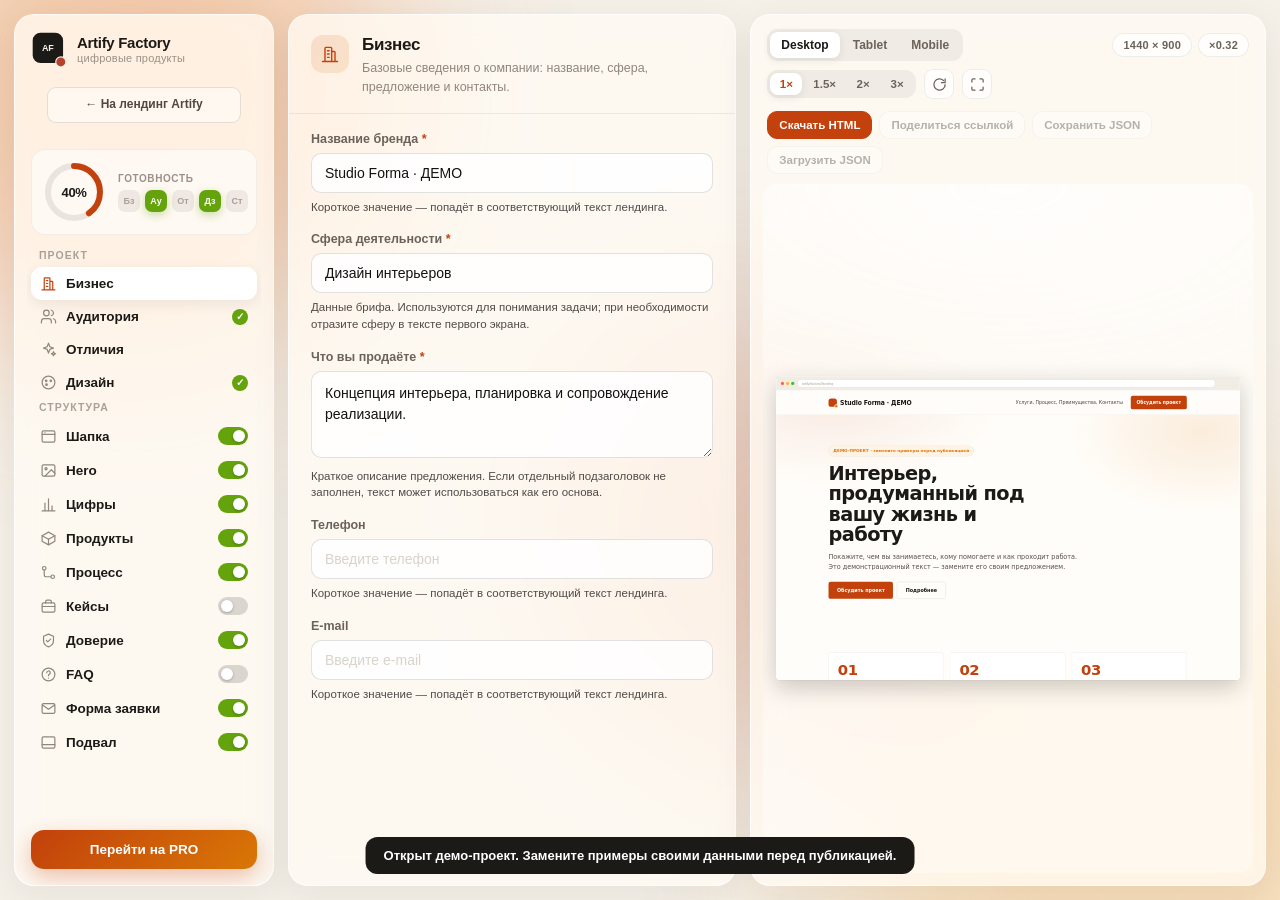
==== editor/index.html @ f383431d "25102026_new" ====
<!DOCTYPE html>
<html lang="ru">
<head>
<meta charset="utf-8">
<meta name="viewport" content="width=device-width,initial-scale=1">
<title>Artify Factory — Landing Builder · MVP 01 · v3.6.7 clean responsive gate</title>
<style>
  *{box-sizing:border-box}html,body{height:100%;margin:0;overflow:hidden}body{font-family:Inter,-apple-system,BlinkMacSystemFont,'Segoe UI',Roboto,Arial,sans-serif;background:#f5f0e8;color:#1c1a17;-webkit-font-smoothing:antialiased}
  .aurora{position:fixed;inset:0;z-index:0;overflow:hidden;pointer-events:none}.blob{position:absolute;border-radius:50%;filter:blur(90px);opacity:.5;animation:drift 22s ease-in-out infinite alternate}.b1{width:520px;height:520px;background:#f0a26b;top:-170px;left:-130px}.b2{width:620px;height:620px;background:#f7c98b;bottom:-240px;right:-170px;animation-delay:-7s}.b3{width:440px;height:440px;background:#c2410c;opacity:.2;top:34%;left:44%;animation-delay:-14s}@keyframes drift{0%{transform:translate(0,0) scale(1)}50%{transform:translate(60px,-40px) scale(1.12)}100%{transform:translate(-40px,50px) scale(.95)}}
  .app{position:relative;z-index:1;display:grid;grid-template-columns:260px 1fr 1.15fr;gap:14px;height:100vh;padding:14px}.panel{background:rgba(255,252,245,.78);-webkit-backdrop-filter:blur(18px) saturate(140%);backdrop-filter:blur(18px) saturate(140%);border:1px solid rgba(255,255,255,.7);box-shadow:0 10px 40px rgba(28,26,23,.07);border-radius:20px;min-height:0;min-width:0}
  .sidebar{display:flex;flex-direction:column;gap:12px;padding:16px;overflow:hidden}.logo{display:flex;align-items:center;gap:10px}.logo svg{width:36px;height:36px;flex:none}.logo .lg-t{display:block;font-size:15px;letter-spacing:-.02em;line-height:1.15;font-weight:800;color:#1c1a17}.logo .lg-s{display:block;font-size:11px;color:#9a9188;letter-spacing:.02em;margin-top:1px}
  .quality{display:flex;align-items:center;gap:12px;padding:10px;border-radius:14px;background:rgba(255,255,255,.6);border:1px solid rgba(28,26,23,.06)}.ring-wrap{position:relative;width:64px;height:64px;flex:none}.ring{width:64px;height:64px;transform:rotate(-90deg)}.ring circle{fill:none;stroke-width:6;stroke-linecap:round}.ring-bg{stroke:rgba(28,26,23,.09)}.ring-fg{stroke:#c2410c;transition:stroke-dashoffset .35s ease}.ring-num{position:absolute;inset:0;display:grid;place-items:center;font-size:13px;font-weight:800;letter-spacing:-.03em}.q-right{min-width:0;flex:1}.q-title{font-size:11px;font-weight:700;color:#9a9188;text-transform:uppercase;letter-spacing:.08em;margin-bottom:6px}.q-row{display:flex;gap:5px}.q-dot{width:22px;height:22px;border-radius:7px;flex:none;display:grid;place-items:center;font-size:9px;font-weight:800;background:rgba(28,26,23,.07);color:#a9a199;transition:.2s;cursor:default}.q-dot.on{background:#65a30d;color:#fff;box-shadow:0 3px 10px rgba(101,163,13,.35)}
  .tree{flex:1;overflow-y:auto;min-height:0;margin:0 -4px;padding:0 4px}.tg-title{font-size:10.5px;font-weight:800;letter-spacing:.1em;text-transform:uppercase;color:#a9a199;margin:12px 0 6px 8px}.tg-title:first-child{margin-top:2px}.tree-item{display:flex;align-items:center;gap:9px;padding:8px 9px;border-radius:11px;cursor:pointer;transition:.15s;user-select:none}.tree-item:hover{background:rgba(255,255,255,.75)}.tree-item.active{background:#fff;box-shadow:0 4px 14px rgba(28,26,23,.08)}.ti-ico{width:17px;height:17px;flex:none;color:#8f867d}.ti-ico svg{width:17px;height:17px;display:block}.tree-item.active .ti-ico{color:#c2410c}.ti-lbl{font-size:13.5px;font-weight:600;flex:1;white-space:nowrap;overflow:hidden;text-overflow:ellipsis}.ti-ok{width:16px;height:16px;border-radius:50%;background:#65a30d;color:#fff;font-size:10px;display:grid;place-items:center;flex:none;font-weight:800}
  .sw{width:38px;height:22px;border-radius:999px;background:rgba(28,26,23,.16);position:relative;cursor:pointer;transition:.2s;flex:none;border:0;padding:0}.sw::after{content:'';position:absolute;top:3px;left:3px;width:16px;height:16px;border-radius:50%;background:#fff;transition:.2s;box-shadow:0 1px 3px rgba(0,0,0,.25)}.sw.on{background:#65a30d}.sw.on::after{transform:translateX(16px)}.sw-mini{width:30px;height:18px}.sw-mini::after{width:12px;height:12px;top:3px;left:3px}.sw-mini.on::after{transform:translateX(12px)}
  .btn-pro{width:100%;padding:12px;border-radius:13px;border:0;cursor:pointer;background:linear-gradient(135deg,#c2410c,#d97706);color:#fff;font:inherit;font-weight:700;font-size:13.5px;box-shadow:0 8px 22px rgba(194,65,12,.32);transition:.18s}.btn-pro:hover{transform:translateY(-1px);box-shadow:0 12px 28px rgba(194,65,12,.4)}
  .center{display:flex;flex-direction:column;overflow:hidden}.ch-head{display:flex;gap:13px;align-items:flex-start;padding:20px 22px 16px;border-bottom:1px solid rgba(28,26,23,.07)}.ch-ico{width:38px;height:38px;border-radius:12px;flex:none;background:linear-gradient(135deg,rgba(194,65,12,.12),rgba(217,119,6,.14));color:#c2410c;display:grid;place-items:center}.ch-ico svg{width:20px;height:20px}.ch-head h2{margin:0;font-size:17px;letter-spacing:-.02em}.ch-head p{margin:4px 0 0;font-size:12.5px;color:#8f867d;line-height:1.5;max-width:46ch}.ch-body{flex:1;min-height:0;overflow-y:auto;padding:18px 22px 44px}
  .field{margin-bottom:17px}.field>label{display:block;font-size:12.5px;font-weight:700;color:#6b635b;margin-bottom:7px}.req{color:#c2410c}.inp{width:100%;padding:11px 13px;border:1px solid rgba(28,26,23,.13);border-radius:10px;background:rgba(255,255,255,.85);font:inherit;font-size:14px;color:#141210;outline:none;transition:.15s}.inp:focus{border-color:#c2410c;box-shadow:0 0 0 3px rgba(194,65,12,.12);background:#fff}.inp::placeholder,textarea.inp::placeholder{color:#d9d3cb;opacity:1;font-weight:400;font-style:normal}textarea.inp{resize:vertical;min-height:72px;line-height:1.5}select.inp{appearance:none;background-image:linear-gradient(45deg,transparent 50%,#8f867d 50%),linear-gradient(135deg,#8f867d 50%,transparent 50%);background-position:calc(100% - 17px) 18px,calc(100% - 12px) 18px;background-size:5px 5px,5px 5px;background-repeat:no-repeat;padding-right:34px}.hint{font-size:11.5px;color:#141210;margin-top:6px;line-height:1.45;opacity:.75}.fld-row{display:flex;align-items:center;gap:14px;justify-content:space-between}.fld-row .txt{min-width:0}.fld-row label{margin-bottom:4px}
  .chips{display:flex;flex-wrap:wrap;gap:7px}.chip{padding:7px 12px;border-radius:999px;border:1px solid rgba(28,26,23,.13);background:rgba(255,255,255,.7);font:inherit;font-size:12.5px;cursor:pointer;color:#4a443d;transition:.15s}.chip:hover{border-color:rgba(194,65,12,.4)}.chip.on{background:#c2410c;border-color:#c2410c;color:#fff}.chip-extra{padding:12px 12px 12px 14px;border-left:3px solid rgba(194,65,12,.35);background:linear-gradient(90deg,rgba(194,65,12,.045),transparent 70%);border-radius:0 10px 10px 0;margin-bottom:17px}.chip-extra>label{display:block;font-size:12.5px;font-weight:700;color:#a8360a;margin-bottom:7px}.col-row{display:flex;gap:10px;align-items:center}.col-row input[type=color]{width:46px;height:42px;padding:3px;border-radius:10px;border:1px solid rgba(28,26,23,.13);background:rgba(255,255,255,.85);cursor:pointer;flex:none}.col-row .hex{flex:1;font-family:ui-monospace,Menlo,Consolas,monospace;font-size:13px}
  .preview{display:flex;flex-direction:column;overflow:hidden;padding:12px;position:relative}.pv-top{display:flex;align-items:center;gap:8px;padding:2px 4px 12px;flex-wrap:wrap}.seg{display:flex;background:rgba(28,26,23,.06);border-radius:11px;padding:3px;gap:2px}.seg button{border:0;background:transparent;font:inherit;font-size:12px;font-weight:600;padding:6px 11px;border-radius:8px;cursor:pointer;color:#6b635b;transition:.15s}.seg button.on{background:#fff;color:#1c1a17;box-shadow:0 2px 8px rgba(28,26,23,.1)}.pv-chips{display:flex;gap:6px;margin-left:auto}.pv-chip{font-size:11px;font-weight:700;padding:5px 10px;border-radius:999px;background:rgba(255,255,255,.8);border:1px solid rgba(28,26,23,.08);color:#6b635b;letter-spacing:.02em}.zoom-group{display:flex;gap:2px;align-items:center;background:rgba(28,26,23,.06);border-radius:11px;padding:3px}.zoom-group button{border:0;background:transparent;font:inherit;font-size:11.5px;font-weight:700;padding:5px 9px;border-radius:8px;cursor:pointer;color:#6b635b;transition:.15s;min-width:32px}.zoom-group button.on{background:#fff;color:#c2410c;box-shadow:0 2px 8px rgba(28,26,23,.1)}.pv-btn{width:30px;height:30px;border-radius:9px;border:1px solid rgba(28,26,23,.08);background:rgba(255,255,255,.8);cursor:pointer;display:grid;place-items:center;color:#6b635b;transition:.15s;font-size:15px;font-weight:700;font-family:inherit}.pv-btn:hover{background:#fff;color:#c2410c}.pv-btn svg{width:15px;height:15px}
  .stage{position:relative;flex:1;min-height:0;overflow:auto;display:flex;border-radius:14px;background:radial-gradient(600px 300px at 50% 0%,rgba(255,255,255,.6),transparent 70%),rgba(255,255,255,.35);transition:opacity .16s ease;padding:13px;scrollbar-width:thin;scrollbar-color:rgba(28,26,23,.22) transparent}.stage.fade{opacity:0}.stage::-webkit-scrollbar{width:8px;height:8px}.stage::-webkit-scrollbar-track{background:transparent}.stage::-webkit-scrollbar-thumb{background:rgba(28,26,23,.22);border-radius:4px}.stage::-webkit-scrollbar-thumb:hover{background:rgba(28,26,23,.35)}.frame-wrap{position:relative;margin:auto;flex:none}.device{position:absolute;top:0;left:0;transform-origin:top left;background:transparent}.device-body{position:relative;width:100%;height:100%;display:flex;flex-direction:column;overflow:hidden;background:#fff}.side-btn{position:absolute;display:none;background:#141210;box-shadow:inset 0 0 0 1px #2b2825;pointer-events:none}.device[data-device="desktop"] .device-body{border-radius:12px;border:1px solid rgba(28,26,23,.14);box-shadow:0 24px 70px rgba(28,26,23,.22)}.d-chrome{display:flex;align-items:center;gap:10px;height:44px;background:#f1ece4;border-bottom:1px solid rgba(28,26,23,.08);padding:0 14px;flex:none}.dots{display:flex;gap:6px;flex:none}.dots i{width:10px;height:10px;border-radius:50%;display:block}.url{flex:1;height:24px;border-radius:12px;background:#fff;border:1px solid rgba(28,26,23,.07);font-size:11px;color:#a9a199;display:flex;align-items:center;padding:0 12px;white-space:nowrap;overflow:hidden}.d-spacer{width:52px;flex:none}.device[data-device="tablet"] .device-body{border:16px solid #141210;border-radius:34px;background:#141210;box-shadow:0 30px 80px rgba(28,26,23,.32),inset 0 0 0 1px #2b2825,inset 0 0 0 3px #0a0907}.device[data-device="tablet"] .d-chrome{display:flex;align-items:center;justify-content:center;height:42px;background:#141210;border:0;flex:none}.device[data-device="tablet"] .cam{width:7px;height:7px;border-radius:50%;background:radial-gradient(circle at 35% 35%,#4d4d59 0%,#1a1a22 70%);box-shadow:inset 0 0 2px rgba(120,160,255,.45),0 0 1px rgba(0,0,0,.9);display:block}.device[data-device="tablet"] .side-btn{display:block}.device[data-device="tablet"] .sb-power{right:0;top:120px;width:3px;height:62px;border-radius:0 2px 2px 0;transform:translateX(2px)}.device[data-device="tablet"] .sb-vup{right:0;top:52px;width:3px;height:36px;border-radius:0 2px 2px 0;transform:translateX(2px)}.device[data-device="tablet"] .sb-vdn{right:0;top:96px;width:3px;height:36px;border-radius:0 2px 2px 0;transform:translateX(2px)}.device[data-device="tablet"] .sb-mute,.device[data-device="tablet"] .home-ind{display:none}.device[data-device="mobile"] .device-body{border:12px solid #141210;border-radius:46px;background:#141210;box-shadow:0 30px 80px rgba(28,26,23,.32),inset 0 0 0 1px #2b2825,inset 0 0 0 3px #0a0907}.device[data-device="mobile"] .d-chrome{position:absolute;top:0;left:0;right:0;height:54px;background:transparent;border:0;z-index:10;display:flex;align-items:flex-start;justify-content:center;padding-top:11px;pointer-events:none}.device[data-device="mobile"] .island{width:96px;height:28px;border-radius:16px;background:#000;box-shadow:inset 0 0 0 1px #1a1a1e;display:block}.device[data-device="mobile"] .home-ind{position:absolute;bottom:0;left:0;right:0;height:34px;background:transparent;z-index:10;display:flex;justify-content:center;align-items:flex-end;padding-bottom:8px;pointer-events:none}.device[data-device="mobile"] .home-ind i{width:128px;height:5px;border-radius:3px;background:rgba(255,255,255,.85);box-shadow:0 0 2px rgba(0,0,0,.55);display:block}.device[data-device="mobile"] .side-btn{display:block}.device[data-device="mobile"] .sb-power{right:0;top:170px;width:3px;height:76px;border-radius:0 2px 2px 0;transform:translateX(2px)}.device[data-device="mobile"] .sb-vup{left:0;top:120px;width:3px;height:44px;border-radius:2px 0 0 2px;transform:translateX(-2px)}.device[data-device="mobile"] .sb-vdn{left:0;top:172px;width:3px;height:44px;border-radius:2px 0 0 2px;transform:translateX(-2px)}.device[data-device="mobile"] .sb-mute{left:0;top:76px;width:3px;height:28px;border-radius:2px 0 0 2px;transform:translateX(-2px)}.screen{flex:1;min-height:0;position:relative;overflow:hidden;background:#fff}.screen iframe{display:block;border:0;width:100%;height:100%;background:#fff}.home-ind{display:none}
  .overlay{position:fixed;inset:0;z-index:50;background:rgba(28,26,23,.42);-webkit-backdrop-filter:blur(6px);backdrop-filter:blur(6px);display:none;place-items:center;padding:24px}.overlay.on{display:grid}.modal{width:min(760px,100%);max-height:88vh;overflow:auto;background:#fffdf9;border-radius:22px;padding:28px;box-shadow:0 40px 100px rgba(28,26,23,.4);position:relative}.modal h2{margin:0 0 6px;font-size:22px;letter-spacing:-.02em}.modal>.sub{margin:0 0 22px;color:#8f867d;font-size:13.5px}.modal-x{position:absolute;top:16px;right:16px;width:32px;height:32px;border-radius:10px;border:0;background:rgba(28,26,23,.06);cursor:pointer;font-size:17px;color:#6b635b;display:grid;place-items:center;line-height:1}.modal-x:hover{background:rgba(28,26,23,.12)}.plans{display:grid;grid-template-columns:1fr 1fr;gap:14px}.plan{border-radius:16px;padding:20px;border:1px solid rgba(28,26,23,.09);background:#fff}.plan.pro{border-color:rgba(194,65,12,.35);background:linear-gradient(160deg,#fff7f0,#fffdf9);box-shadow:0 12px 34px rgba(194,65,12,.12)}.plan h3{margin:0 0 4px;font-size:16px}.plan .tag{font-size:11px;font-weight:800;letter-spacing:.09em;text-transform:uppercase;color:#a9a199}.plan.pro .tag{color:#c2410c}.plan ul{list-style:none;padding:0;margin:14px 0 0;display:flex;flex-direction:column;gap:9px}.plan li{display:flex;gap:9px;font-size:13.5px;color:#4a443d;line-height:1.4}.plan li i{width:17px;height:17px;border-radius:50%;flex:none;display:grid;place-items:center;font-style:normal;font-size:10px;font-weight:800;margin-top:1px;background:rgba(28,26,23,.09);color:#8f867d}.plan.pro li i{background:#65a30d;color:#fff}.plan .price{margin-top:16px;font-size:20px;font-weight:800;letter-spacing:-.02em}
  .pv-actions{display:flex;gap:7px;flex-wrap:wrap;padding:0 4px 10px}.act{border:1px solid rgba(28,26,23,.09);background:rgba(255,255,255,.82);font:inherit;font-size:11.5px;font-weight:600;color:#4a443d;padding:7px 11px;border-radius:10px;cursor:pointer;transition:.15s}.act:hover{background:#fff;border-color:rgba(194,65,12,.35);color:#c2410c}.act.primary{background:#c2410c;border-color:#c2410c;color:#fff}.act.primary:hover{background:#a8360a;color:#fff}.act:disabled{opacity:.4;cursor:not-allowed;filter:grayscale(.35)}.act:disabled:hover{background:rgba(255,255,255,.82);border-color:rgba(28,26,23,.09);color:#4a443d}.toast{position:fixed;left:50%;bottom:26px;transform:translate(-50%,20px);background:#1c1a17;color:#fff;padding:11px 18px;border-radius:12px;font-size:13px;font-weight:600;opacity:0;pointer-events:none;transition:.25s;z-index:80}.toast.on{opacity:1;transform:translate(-50%,0)}.empty-note{position:absolute;top:50%;left:50%;transform:translate(-50%,-50%);background:rgba(28,26,23,.88);color:#fff;font-size:12.5px;font-weight:600;padding:11px 18px;border-radius:999px;z-index:6;text-align:center;box-shadow:0 12px 30px rgba(28,26,23,.32);pointer-events:none;max-width:70%;line-height:1.4}.js-error{position:fixed;top:8px;left:50%;transform:translateX(-50%);background:#7f1d1d;color:#fff;padding:10px 16px;border-radius:10px;font-size:12px;z-index:999;max-width:90%;font-family:monospace}

  /* Return navigation from the editor to the Artify landing. */
.af-back-link{display:flex;align-items:center;justify-content:center;min-height:36px;margin:8px 16px 14px;padding:7px 10px;border:1px solid rgba(28,26,23,.12);border-radius:9px;color:#51483f;font:600 12px/1.3 Inter,-apple-system,BlinkMacSystemFont,'Segoe UI',sans-serif;text-decoration:none;background:rgba(255,255,255,.52)}
.af-back-link:hover{border-color:rgba(184,67,42,.48);color:#9f3926}
#afDesktopGate .af-gate-back{display:inline-flex;align-items:center;justify-content:center;min-height:42px;margin-top:18px;padding:10px 14px;border:1px solid rgba(28,26,23,.16);border-radius:9px;color:#51483f;text-decoration:none;font-weight:650;font-size:13px}
#afDesktopGate .af-gate-back:hover{border-color:#b8432a;color:#9f3926}
</style>

</head>
<body>
<div class="aurora"><div class="blob b1"></div><div class="blob b2"></div><div class="blob b3"></div></div>
<div class="app">
  <aside class="panel sidebar">
    <div class="logo"><svg viewBox="0 0 64 64"><rect x="3" y="3" width="54" height="54" rx="14" fill="#1C1A17"/><text x="30" y="36" text-anchor="middle" fill="#F7F4EF" font-family="Inter, Arial, sans-serif" font-size="16" font-weight="800" letter-spacing="-0.32">AF</text><circle cx="53" cy="55" r="9" fill="#B8432A" stroke="#F7F4EF" stroke-width="2"/></svg><div><span class="lg-t">Artify Factory</span><span class="lg-s">цифровые продукты</span></div></div>
    <a class="af-back-link" href="../index.html" aria-label="Вернуться на лендинг Artify">← На лендинг Artify</a>
    <div class="quality"><div class="ring-wrap"><svg class="ring" viewBox="0 0 64 64"><circle class="ring-bg" cx="32" cy="32" r="26"></circle><circle class="ring-fg" id="ringFg" cx="32" cy="32" r="26"></circle></svg><div class="ring-num" id="ringNum">0%</div></div><div class="q-right"><div class="q-title">Готовность</div><div class="q-row" id="qRow"></div></div></div>
    <div class="tree" id="tree"></div><button class="btn-pro" id="proBtn">Перейти на PRO</button>
  </aside>
  <main class="panel center"><div class="ch-head" id="chHead"></div><div class="ch-body" id="chBody"></div></main>
  <section class="panel preview" id="previewPanel">
    <div class="pv-top"><div class="seg" id="seg"><button data-d="desktop">Desktop</button><button data-d="tablet">Tablet</button><button data-d="mobile">Mobile</button></div><div class="pv-chips"><span class="pv-chip" id="chipSize">1440 × 900</span><span class="pv-chip" id="chipScale">×1.00</span></div><div class="zoom-group" id="zoomGroup"><button data-z="1" class="on">1×</button><button data-z="1.5">1.5×</button><button data-z="2">2×</button><button data-z="3">3×</button></div><button class="pv-btn" id="refreshBtn" title="Обновить"><svg viewBox="0 0 24 24" fill="none" stroke="currentColor" stroke-width="2" stroke-linecap="round" stroke-linejoin="round"><path d="M21 12a9 9 0 1 1-2.64-6.36"/><path d="M21 3v6h-6"/></svg></button><button class="pv-btn" id="fsBtn" title="На весь экран"><svg viewBox="0 0 24 24" fill="none" stroke="currentColor" stroke-width="2" stroke-linecap="round" stroke-linejoin="round"><path d="M8 3H5a2 2 0 0 0-2 2v3M16 3h3a2 2 0 0 1 2 2v3M16 21h3a2 2 0 0 0 2-2v-3M8 21H5a2 2 0 0 1-2-2v-3"/></svg></button></div>
    <div class="pv-actions"><button class="act primary" id="dlBtn">Скачать HTML</button><button class="act" id="shareBtn" disabled title="Планируется для PRO">Поделиться ссылкой</button><button class="act" id="saveJson" disabled title="Планируется для PRO">Сохранить JSON</button><button class="act" id="loadJson" disabled title="Планируется для PRO">Загрузить JSON</button><input type="file" id="jsonFile" accept="application/json" hidden></div>
    <div class="stage" id="stage"><div class="frame-wrap" id="frameWrap"><div class="device" id="deviceEl" data-device="desktop"><span class="side-btn sb-power"></span><span class="side-btn sb-vup"></span><span class="side-btn sb-vdn"></span><span class="side-btn sb-mute"></span><div class="device-body"><div class="d-chrome" id="chromeEl"></div><div class="screen"><iframe id="pframe" title="Предпросмотр лендинга"></iframe></div><div class="home-ind"><i></i></div></div></div></div></div>
    <div class="empty-note" id="emptyNote" style="display:none">Все секции выключены.<br>Включите нужные тумблеры в дереве слева.</div>
  </section>
</div>
<div class="overlay" id="proOverlay"><div class="modal"><button class="modal-x" id="proClose" aria-label="Закрыть">✕</button><h2>Artify Factory PRO</h2><p class="sub">Расширенные возможности редактора планируются к запуску.</p><div class="plans"><div class="plan"><div class="tag">Free</div><h3>Базовый редактор</h3><ul><li><i>✓</i>Редактирование проекта в браузере</li><li><i>✓</i>Базовые секции и оформление</li><li><i>✓</i>Предпросмотр Desktop / Tablet / Mobile</li><li><i>✓</i>Скачивание HTML</li><li><i>✓</i>Автосохранение в этом браузере</li></ul><div class="price">0 BYN</div></div><div class="plan pro"><div class="tag">Планируется</div><h3>Расширенные возможности</h3><ul><li><i>✓</i>Дополнительные секции и шаблоны</li><li><i>✓</i>Экспорт проекта ZIP</li><li><i>✓</i>Расширенные настройки дизайна</li><li><i>✓</i>Дополнительные инструменты сборки</li></ul><div class="price">Условия уточняются</div></div></div></div></div>
<div class="toast" id="toast"></div>
<script>
/* Artify Factory MVP 01 — editor core */
var LS_KEY='artify-state',RING_LEN=2*Math.PI*26,zoomMul=1,currentScale=1,saveTimer,previewTimer;
var DEVICES={desktop:{screenW:1440,screenH:900,chromeH:44,borderW:0,overlayChrome:false,name:'Desktop'},tablet:{screenW:834,screenH:1194,chromeH:42,borderW:16,overlayChrome:false,name:'Tablet'},mobile:{screenW:393,screenH:852,chromeH:0,borderW:12,overlayChrome:true,name:'Mobile'}};
function devTotal(d){var x=DEVICES[d];return{w:x.screenW+2*x.borderW,h:x.screenH+2*x.borderW+(x.overlayChrome?0:x.chromeH)}}
var FONTS=[{v:'Inter, system-ui, sans-serif',l:'Inter'},{v:'Manrope, system-ui, sans-serif',l:'Manrope'},{v:"Georgia, 'Times New Roman', serif",l:'Georgia'},{v:"'Times New Roman', Times, serif",l:'Times New Roman'},{v:'Arial, Helvetica, sans-serif',l:'Arial'},{v:'Verdana, Geneva, sans-serif',l:'Verdana'},{v:"'Trebuchet MS', sans-serif",l:'Trebuchet MS'},{v:"'Courier New', Courier, monospace",l:'Courier New'}];
var ICONS={building:'<path d="M3 21h18M6 21V5a1 1 0 0 1 1-1h6a1 1 0 0 1 1 1v16M14 21V9h3a1 1 0 0 1 1 1v11M9 8h2M9 12h2M9 16h2"/>',users:'<path d="M16 21v-2a4 4 0 0 0-4-4H6a4 4 0 0 0-4 4v2"/><circle cx="9" cy="7" r="4"/><path d="M22 21v-2a4 4 0 0 0-3-3.87M16 3.13a4 4 0 0 1 0 7.75"/>',sparkle:'<path d="M12 3l1.9 5.1L19 10l-5.1 1.9L12 17l-1.9-5.1L5 10l5.1-1.9L12 3z"/><path d="M19 15l.9 2.1L22 18l-2.1.9L19 21l-.9-2.1L16 18l2.1-.9L19 15z"/>',palette:'<circle cx="12" cy="12" r="9"/><circle cx="8.7" cy="9.6" r="1.1"/><circle cx="15.3" cy="9.6" r="1.1"/><circle cx="9.2" cy="15" r="1.1"/>',layout:'<rect x="3" y="4" width="18" height="16" rx="2"/><path d="M3 9h18M7 6.5h.01"/>',image:'<rect x="3" y="4" width="18" height="16" rx="2"/><circle cx="8.5" cy="9.5" r="1.5"/><path d="M21 16l-5-5-9 9"/>',chart:'<path d="M3 21h18M7 21V10M12 21V4M17 21v-7"/>',box:'<path d="M21 8l-9-5-9 5 9 5 9-5z"/><path d="M3 8v8l9 5 9-5V8M12 13v8"/>',route:'<circle cx="6" cy="6" r="2.5"/><circle cx="18" cy="18" r="2.5"/><path d="M6 8.5V15a3 3 0 0 0 3 3h6"/>',briefcase:'<rect x="3" y="7" width="18" height="13" rx="2"/><path d="M8 7V5a2 2 0 0 1 2-2h4a2 2 0 0 1 2 2v2M3 12h18"/>',shield:'<path d="M12 3l7 3v6c0 4.5-3 7.7-7 9-4-1.3-7-4.5-7-9V6l7-3zM9 12l2 2 4-4"/>',help:'<circle cx="12" cy="12" r="9"/><path d="M9.5 9.5a2.5 2.5 0 1 1 3.5 2.3c-.6.3-1 .9-1 1.6v.3M12 17h.01"/>',mail:'<rect x="3" y="5" width="18" height="14" rx="2"/><path d="M3.5 7l8.5 6 8.5-6"/>',bottom:'<rect x="3" y="4" width="18" height="16" rx="2"/><path d="M3 15h18"/>'};
function icon(n){return '<svg viewBox="0 0 24 24" fill="none" stroke="currentColor" stroke-width="1.7" stroke-linecap="round" stroke-linejoin="round">'+(ICONS[n]||'')+'</svg>'}
var HINT={text:'Короткое значение — попадёт в соответствующий текст лендинга.',textarea:'Развёрнутый текст. Можно писать в несколько строк.',select:'Выберите один подходящий вариант из списка.',color:'Выберите цвет — он применится к оформлению лендинга.',toggle:'Включите или выключите эту опцию.',chips:'Отметьте один или несколько подходящих вариантов.',lines:'Одна строка — один элемент списка.',pipes:'Одна строка — один элемент. Значения разделяйте символом «|».'};
var BLOCKS=[
{id:'business',group:'project',label:'Бизнес',icon:'building',desc:'Базовые сведения о компании: название, сфера, предложение и контакты.',fields:[{k:'brandName',t:'text',l:'Название бренда',req:true,ph:'Введите название бренда'},{k:'industry',t:'text',l:'Сфера деятельности',req:true,ph:'Введите сферу деятельности'},{k:'whatSell',t:'textarea',l:'Что вы продаёте',req:true,ph:'Опишите, что вы продаёте'},{k:'phone',t:'text',l:'Телефон',req:true,ph:'Введите телефон'},{k:'email',t:'text',l:'E-mail',req:true,ph:'Введите e-mail'}]},
{id:'audience',group:'project',label:'Аудитория',icon:'users',desc:'Кому адресован лендинг, какие у людей задачи и боли.',fields:[{k:'audienceTypes',t:'chips',l:'Типы аудитории',req:true,options:['Частные лица','Малый бизнес','Средний бизнес','Крупные компании','Госсектор','Партнёры']},{k:'audienceDesc',t:'textarea',l:'Описание аудитории',req:true,ph:'Опишите вашу аудиторию'},{k:'pains',t:'textarea',l:'Боли и проблемы',req:true,ph:'Опишите боли и проблемы клиентов'},{k:'criteria',t:'textarea',l:'Критерии выбора',req:true,ph:'Опишите критерии выбора'},{k:'goal',t:'select',l:'Цель лендинга',req:true,options:['Заявка','Звонок','Покупка','Регистрация','Подписка','Консультация']}]},
{id:'diff',group:'project',label:'Отличия',icon:'sparkle',desc:'Чем вы отличаетесь от конкурентов и что гарантируете клиенту.',fields:[{k:'diff1',t:'text',l:'Отличие №1',req:true,ph:'Введите первое отличие'},{k:'diff2',t:'text',l:'Отличие №2',req:true,ph:'Введите второе отличие'},{k:'guarantees',t:'textarea',l:'Гарантии',req:true,ph:'Опишите ваши гарантии'}]},
{id:'design',group:'project',label:'Дизайн',icon:'palette',desc:'Визуальный стиль будущего лендинга: сначала стиль, затем цвета и шрифт.',fields:[{k:'styleVibe',t:'chips',l:'Стиль',req:true,single:true,hint:'Выберите один стиль — цвета подставятся автоматически, далее их можно изменить.',options:['Минимализм','Технологичный','Премиальный','Дружелюбный','Строгий','Яркий'],presets:{'Минимализм':{primary:'#c2410c',accent:'#d97706'},'Технологичный':{primary:'#2563eb',accent:'#0ea5e9'},'Премиальный':{primary:'#1c1917',accent:'#a16207'},'Дружелюбный':{primary:'#db2777',accent:'#f97316'},'Строгий':{primary:'#334155',accent:'#64748b'},'Яркий':{primary:'#dc2626',accent:'#eab308'}}},{k:'primaryColor',t:'color',l:'Основной цвет',req:true},{k:'accentColor',t:'color',l:'Акцентный цвет',req:true},{k:'fontFamily',t:'select',l:'Шрифт',req:true,options:['Inter','Manrope','Georgia','Times New Roman','Arial','Verdana','Trebuchet MS','Courier New']},{k:'scrollytelling',t:'toggle',l:'Скроллителлинг (анимации при прокрутке)',hint:'Плавное появление секций, когда пользователь прокручивает страницу. Делает лендинг «живее».'}]},
{id:'header',group:'struct',label:'Шапка',icon:'layout',toggle:true,desc:'Верхняя навигация лендинга: меню, телефон и кнопка действия.',fields:[{k:'headerNav',t:'text',l:'Пункты меню (через запятую, до 10)',req:true,ph:'Например: Возможности, Процесс, Кейсы'},{k:'showPhoneInHeader',t:'toggle',l:'Показывать телефон'},{k:'showCtaInHeader',t:'toggle',l:'Показывать CTA-кнопку'}]},
{id:'hero',group:'struct',label:'Hero',icon:'image',toggle:true,desc:'Первый экран: бейдж, заголовок, подзаголовок и две кнопки.',fields:[{k:'heroBadge',t:'text',l:'Бейдж над заголовком',ph:'Например: Запуск за 5 дней'},{k:'heroTitle',t:'textarea',l:'Заголовок',req:true,ph:'Введите заголовок первого экрана'},{k:'heroSubtitle',t:'textarea',l:'Подзаголовок',req:true,ph:'Введите подзаголовок'},{k:'ctaPrimary',t:'text',l:'Текст главной кнопки',req:true,ph:'Например: Оставить заявку'}]},
{id:'stats',group:'struct',label:'Цифры',icon:'chart',toggle:true,desc:'Ключевые показатели компании в виде числовых карточек.',fields:[{k:'stats',t:'textarea',l:'Цифры',req:true,ph:'число | пояснение',hint:HINT.pipes}]},
{id:'products',group:'struct',label:'Продукты',icon:'box',toggle:true,desc:'Товары или услуги с ценой и коротким описанием.',fields:[{k:'productsTitle',t:'text',l:'Заголовок раздела',req:true,ph:'Введите заголовок раздела'},{k:'productsList',t:'textarea',l:'Список продуктов',req:true,ph:'название | цена | описание',hint:HINT.pipes}]},
{id:'process',group:'struct',label:'Процесс',icon:'route',toggle:true,desc:'Этапы работы с клиентом и сроки по каждому шагу.',fields:[{k:'processTitle',t:'text',l:'Заголовок раздела',req:true,ph:'Введите заголовок раздела'},{k:'processSteps',t:'textarea',l:'Шаги процесса',req:true,ph:'шаг | описание | срок',hint:HINT.pipes}]},
{id:'cases',group:'struct',label:'Кейсы',icon:'briefcase',toggle:true,desc:'Примеры работ: задача клиента и достигнутый результат.',fields:[{k:'casesTitle',t:'text',l:'Заголовок раздела',req:true,ph:'Введите заголовок раздела'},{k:'casesList',t:'textarea',l:'Список кейсов',req:true,ph:'название | задача | результат',hint:HINT.pipes}]},
{id:'trust',group:'struct',label:'Доверие',icon:'shield',toggle:true,desc:'Факторы доверия: гарантии, документы, преимущества.',fields:[{k:'trustTitle',t:'text',l:'Заголовок раздела',req:true,ph:'Введите заголовок раздела'},{k:'trustList',t:'textarea',l:'Пункты доверия',req:true,ph:'Одна строка — один пункт доверия',hint:HINT.lines}]},
{id:'faq',group:'struct',label:'FAQ',icon:'help',toggle:true,desc:'Частые вопросы клиентов и короткие ответы на них.',fields:[{k:'faqList',t:'textarea',l:'Вопросы и ответы',req:true,ph:'вопрос | ответ',hint:HINT.pipes}]},
{id:'form',group:'struct',label:'Форма заявки',icon:'mail',toggle:true,desc:'Набор полей, которые клиент заполняет для связи с вами.',fields:[{k:'formsList',t:'chips',l:'Поля формы',req:true,options:['Имя','Телефон','E-mail','Компания','Комментарий','Бюджет','Город','Сайт','Мессенджер','Согласие'],extras:{'Телефон':{k:'formPhoneNumber',t:'text',l:'Номер телефона для формы',ph:'+375 XX XXX-XX-XX'},'E-mail':{k:'formEmailAddress',t:'text',l:'E-mail для формы',ph:'name@company.by'},'Мессенджер':{k:'formMessenger',t:'text',l:'Данные мессенджера',ph:'@username, ссылка или номер',hint:'Куда писать клиенту: ник, ссылка на чат или номер'},'Сайт':{k:'formSiteUrl',t:'text',l:'Адрес сайта для формы',ph:'https://example.by'},'Город':{k:'formCityDefault',t:'text',l:'Город по умолчанию',ph:'Минск'}}}]},
{id:'footer',group:'struct',label:'Подвал',icon:'bottom',toggle:true,desc:'Нижняя часть лендинга: описание, колонки, контакты.',fields:[{k:'footerAbout',t:'textarea',l:'Описание в подвале',req:true,ph:'Опишите компанию в двух словах'},{k:'footerColumns',t:'chips',l:'Колонки подвала',req:true,options:['Контакты','Соцсети','Режим работы','Реквизиты'],extras:{'Контакты':{k:'footerContacts',t:'textarea',l:'Контактные данные',ph:'Телефон, e-mail, адрес',hint:'Одна строка — один контакт'},'Соцсети':{k:'footerSocials',t:'textarea',l:'Ссылки на соцсети',ph:'Telegram, Instagram, LinkedIn',hint:'Одна строка — одна соцсеть'},'Режим работы':{k:'footerHours',t:'text',l:'Режим работы',ph:'Пн-Пт 10:00-19:00'},'Реквизиты':{k:'footerRequisites',t:'textarea',l:'Реквизиты',ph:'Регистрационные данные, юр. адрес',hint:'Одна строка — один реквизит'}}},{k:'address',t:'text',l:'Адрес',ph:'Введите адрес'},{k:'workHours',t:'text',l:'Режим работы',ph:'Например: Пн-Пт 10:00-19:00'},{k:'socials',t:'text',l:'Соцсети (общий список)',ph:'Например: Telegram, Instagram, LinkedIn'}]}
];
var BMAP={};BLOCKS.forEach(function(b){BMAP[b.id]=b});
var DEFAULTS={business:{brandName:'',industry:'',whatSell:'',phone:'',email:''},audience:{audienceTypes:[],audienceDesc:'',pains:'',criteria:'',goal:''},diff:{diff1:'',diff2:'',guarantees:''},design:{primaryColor:'#c2410c',accentColor:'#d97706',fontFamily:'Inter',styleVibe:[],scrollytelling:false},header:{headerNav:'',showPhoneInHeader:true,showCtaInHeader:true},hero:{heroBadge:'',heroTitle:'',heroSubtitle:'',ctaPrimary:''},stats:{stats:''},products:{productsTitle:'',productsList:''},process:{processTitle:'',processSteps:''},cases:{casesTitle:'',casesList:''},trust:{trustTitle:'',trustList:''},faq:{faqList:''},form:{formsList:[],formPhoneNumber:'',formEmailAddress:'',formMessenger:'',formSiteUrl:'',formCityDefault:''},footer:{footerAbout:'',footerColumns:[],address:'',workHours:'',socials:'',footerContacts:'',footerSocials:'',footerHours:'',footerRequisites:''}};
var S={active:'business',device:'desktop',hidden:{},data:{},touched:{}};
function loadState(){var loaded=false;try{var raw=localStorage.getItem(LS_KEY);if(raw){S=Object.assign(S,JSON.parse(raw));loaded=true}}catch(e){}S.data=S.data||{};S.touched=S.touched||{};S.hidden=S.hidden||{};Object.keys(DEFAULTS).forEach(function(id){S.data[id]=Object.assign({},DEFAULTS[id],S.data[id]||{})});var dg=S.data.design||{};var found=FONTS.find(function(f){return f.l===dg.fontFamily||f.v===dg.fontFamily});dg.fontFamily=found?found.l:'Inter';if(!loaded){S.hidden={};BLOCKS.forEach(function(b){if(b.toggle)S.hidden[b.id]=true})}if(!BMAP[S.active])S.active='business';if(!DEVICES[S.device])S.device='desktop'}
function save(){clearTimeout(saveTimer);saveTimer=setTimeout(function(){try{localStorage.setItem(LS_KEY,JSON.stringify(S))}catch(e){}},240)}window.addEventListener('beforeunload',function(){try{localStorage.setItem(LS_KEY,JSON.stringify(S))}catch(e){}});
function esc(s){return String(s==null?'':s).replace(/[&<>"']/g,function(c){return({'&':'&amp;','<':'&lt;','>':'&gt;','"':'&quot;',"'":'&#39;'}[c])})}function lines(s){return String(s||'').split('\n').map(function(x){return x.trim()}).filter(Boolean)}function cells(s,n){return lines(s).map(function(l){var p=l.split('|').map(function(x){return x.trim()});while(p.length<n)p.push('');return p})}function val(id,k){return(S.data[id]||{})[k]}function touch(id,k){S.touched[id+'.'+k]=true}function isTouched(id,k){return!!S.touched[id+'.'+k]}function fontStack(label){var f=FONTS.find(function(x){return x.l===label});return f?f.v:'Inter, system-ui, sans-serif'}function toast(msg){var t=document.getElementById('toast');t.textContent=msg;t.classList.add('on');clearTimeout(t._t);t._t=setTimeout(function(){t.classList.remove('on')},2200)}function autoPlaceholder(f){if(f.ph)return f.ph;var l=String(f.l||'').replace(/\s*\([^)]*\)\s*$/,'').trim();return l?'Введите '+l.charAt(0).toLowerCase()+l.slice(1):''}
function fieldFilled(bid,f){var v=val(bid,f.k);if(f.t==='chips')return Array.isArray(v)&&v.length>0;if(f.t==='toggle')return!!v;if(f.t==='select'||f.t==='color')return isTouched(bid,f.k)&&v!==undefined&&v!==null&&String(v)!=='';return v!==undefined&&v!==null&&String(v).trim()!==''}function blockFilled(id){var b=BMAP[id],any=false;if(!b)return false;for(var i=0;i<b.fields.length;i++){var f=b.fields[i];if(isTouched(id,f.k))any=true;if(f.req&&!fieldFilled(id,f))return false}return any}
var QUALITY=[{id:'business',short:'Бз',label:'Бизнес'},{id:'audience',short:'Ау',label:'Аудитория'},{id:'diff',short:'От',label:'Отличия'},{id:'design',short:'Дз',label:'Дизайн'},{id:'structure',short:'Ст',label:'Структура'}];function qualityState(){return QUALITY.map(function(q){if(q.id==='structure')return['stats','products','process','cases','trust','faq','form'].filter(blockFilled).length>=3;return blockFilled(q.id)})}
var treeEl=document.getElementById('tree'),qRow=document.getElementById('qRow'),ringFg=document.getElementById('ringFg'),ringNum=document.getElementById('ringNum');
function renderSidebar(){var groups=[['project','Проект'],['struct','Структура']],html='';groups.forEach(function(g){html+='<div class="tree-group"><div class="tg-title">'+g[1]+'</div>';BLOCKS.forEach(function(b){if(b.group!==g[0])return;var filled=blockFilled(b.id),hidden=!!S.hidden[b.id];html+='<div class="tree-item'+(S.active===b.id?' active':'')+'" data-id="'+b.id+'"><span class="ti-ico">'+icon(b.icon)+'</span><span class="ti-lbl">'+esc(b.label)+'</span>'+(filled?'<span class="ti-ok">✓</span>':'')+(b.toggle?'<span class="sw sw-mini'+(hidden?'':' on')+'" data-tog="'+b.id+'"></span>':'')+'</div>'});html+='</div>'});treeEl.innerHTML=html}
function renderQuality(){var st=qualityState(),html='';st.forEach(function(v,i){html+='<div class="q-dot'+(v?' on':'')+'" title="'+esc(QUALITY[i].label)+'">'+QUALITY[i].short+'</div>'});qRow.innerHTML=html;var done=st.filter(Boolean).length,p=done/st.length;ringFg.style.strokeDasharray=RING_LEN;ringFg.style.strokeDashoffset=RING_LEN*(1-p);ringNum.textContent=Math.round(p*100)+'%'}
treeEl.addEventListener('click',function(e){var sw=e.target.closest('[data-tog]');if(sw){var id=sw.dataset.tog;S.hidden[id]=!S.hidden[id];renderSidebar();schedulePreview();save();return}var it=e.target.closest('.tree-item');if(it){S.active=it.dataset.id;renderSidebar();renderCenter();save()}});
var chHead=document.getElementById('chHead'),chBody=document.getElementById('chBody');
function fieldControlHTML(bid,f){var v=val(bid,f.k);if(f.t==='text')return '<input class="inp" type="text" data-k="'+f.k+'" value="'+esc(v==null?'':v)+'" placeholder="'+esc(autoPlaceholder(f))+'">';if(f.t==='textarea')return '<textarea class="inp" data-k="'+f.k+'" rows="3" placeholder="'+esc(autoPlaceholder(f))+'">'+esc(v==null?'':v)+'</textarea>';if(f.t==='select')return '<select class="inp" data-k="'+f.k+'"><option value="">— не выбрано —</option>'+f.options.map(function(o){return '<option'+(v===o?' selected':'')+'>'+esc(o)+'</option>'}).join('')+'</select>';if(f.t==='color'){var cv=v||'#c2410c';return '<div class="col-row"><input type="color" data-k="'+f.k+'" data-role="color" value="'+esc(cv)+'"><input class="inp hex" type="text" data-k="'+f.k+'" data-role="hex" value="'+esc(cv)+'"></div>'}if(f.t==='chips'){var arr=Array.isArray(v)?v:[];return '<div class="chips" data-k="'+f.k+'">'+f.options.map(function(o){return '<button type="button" class="chip'+(arr.indexOf(o)>=0?' on':'')+'" data-v="'+esc(o)+'">'+esc(o)+'</button>'}).join('')+'</div>'}if(f.t==='toggle')return '<button type="button" aria-label="Переключить '+esc(f.l)+'" class="sw'+(v?' on':'')+'" data-k="'+f.k+'" data-t="toggle"></button>';return ''}
function fieldHTML(bid,f){var hint=f.hint||HINT[f.t]||'',label='<label>'+esc(f.l)+(f.req?' <span class="req">*</span>':'')+'</label>',hintEl=hint?'<div class="hint">'+esc(hint)+'</div>':'';if(f.t==='toggle')return '<div class="field"><div class="fld-row"><div class="txt">'+label+hintEl+'</div>'+fieldControlHTML(bid,f)+'</div></div>';return '<div class="field">'+label+fieldControlHTML(bid,f)+hintEl+'</div>'}
function chipExtrasHTML(bid){var b=BMAP[bid],html='';b.fields.forEach(function(f){if(f.t!=='chips'||!f.extras)return;var selected=Array.isArray(val(bid,f.k))?val(bid,f.k):[];selected.forEach(function(opt){var ex=f.extras[opt];if(!ex)return;html+='<div class="field chip-extra" data-extra-for="'+esc(f.k+':'+opt)+'"><label>'+esc(ex.l)+'</label>'+fieldControlHTML(bid,ex)+(ex.hint?'<div class="hint">'+esc(ex.hint)+'</div>':'')+'</div>'})});return html}
function renderCenter(){var b=BMAP[S.active];chHead.innerHTML='<div class="ch-ico">'+icon(b.icon)+'</div><div><h2>'+esc(b.label)+'</h2><p>'+esc(b.desc)+'</p></div>';chBody.innerHTML=b.fields.map(function(f){return fieldHTML(b.id,f)}).join('')+chipExtrasHTML(b.id)}
function findField(bid,k){var b=BMAP[bid];if(!b)return null;for(var i=0;i<b.fields.length;i++){var f=b.fields[i];if(f.k===k)return f;if(f.extras)for(var o in f.extras)if(f.extras[o].k===k)return f.extras[o]}return null}
chBody.addEventListener('input',function(e){var el=e.target.closest('[data-k]');if(!el)return;var bid=S.active,k=el.dataset.k,f=findField(bid,k);if(!f)return;if(f.t==='color'){var row=el.closest('.col-row'),ci=row.querySelector('[data-role="color"]'),hi=row.querySelector('[data-role="hex"]');if(el.dataset.role==='hex'){var vv=el.value.trim();if(vv&&vv[0]!=='#')vv='#'+vv;if(!/^#[0-9a-fA-F]{6}$/.test(vv))return;ci.value=vv;S.data[bid][k]=vv}else{S.data[bid][k]=el.value;hi.value=el.value}}else S.data[bid][k]=el.value;touch(bid,k);afterChange()});
chBody.addEventListener('click',function(e){var chip=e.target.closest('.chip');if(chip){var wrap=chip.closest('[data-k]'),k=wrap.dataset.k,vv=chip.dataset.v,b=BMAP[S.active],fld=b.fields.find(function(f){return f.k===k});if(fld&&fld.single){var cur=Array.isArray(S.data[S.active][k])?S.data[S.active][k]:[];S.data[S.active][k]=cur[0]===vv?[]:[vv];if(cur[0]!==vv&&fld.presets&&fld.presets[vv]){S.data.design.primaryColor=fld.presets[vv].primary;S.data.design.accentColor=fld.presets[vv].accent;S.touched['design.primaryColor']=true;S.touched['design.accentColor']=true}touch(S.active,k);renderCenter();afterChange();return}var arr=Array.isArray(S.data[S.active][k])?S.data[S.active][k]:(S.data[S.active][k]=[]),idx=arr.indexOf(vv);if(idx>=0)arr.splice(idx,1);else arr.push(vv);touch(S.active,k);if(fld&&fld.extras)renderCenter();else chip.classList.toggle('on');afterChange();return}var sw=e.target.closest('.sw[data-k]');if(sw){var kk=sw.dataset.k;S.data[S.active][kk]=!S.data[S.active][kk];sw.classList.toggle('on',!!S.data[S.active][kk]);touch(S.active,kk);afterChange()}});
function afterChange(){renderSidebar();renderQuality();schedulePreview();save()}
/* Landing generator */
function buildLanding(compact,device){var D=function(k){return S.data[k]||{}},b=D('business'),dg=D('design'),hd=D('header'),hr=D('hero'),st=D('stats'),pr=D('products'),pc=D('process'),cs=D('cases'),tr=D('trust'),fq=D('faq'),fm=D('form'),ft=D('footer');var primary=dg.primaryColor||'#c2410c',accent=dg.accentColor||'#d97706',font=fontStack(dg.fontFamily),k=compact?'0.5':'1',isDesktop=device==='desktop',vis=function(id){return !S.hidden[id]},brand=b.brandName||'Ваш бренд',cta=hr.ctaPrimary||'Оставить заявку',radius=(dg.styleVibe||[]).indexOf('Минимализм')>=0?'6':'16',navItems=lines(hd.headerNav).slice(0,10),body='';
if(vis('header')){var nav=navItems.map(function(x){return '<a href="#">'+esc(x)+'</a>'}).join(''),phone=hd.showPhoneInHeader!==false&&b.phone?'<a class="ph" href="tel:">'+esc(b.phone)+'</a>':'',ctaBtn=hd.showCtaInHeader!==false?'<a class="btn btn-sm" href="#lead">'+esc(cta)+'</a>':'';body+='<header class="hd"><div class="cw hd-in"><a class="brand"><span class="mark"></span>'+esc(brand)+'</a>'+(isDesktop?'<nav class="nav">'+nav+'</nav>':'')+(isDesktop?'<div class="hd-r">'+phone+ctaBtn+'</div>':'')+'</div></header>'}
if(vis('hero'))body+='<section class="hero"><div class="cw">'+(hr.heroBadge?'<span class="badge">'+esc(hr.heroBadge)+'</span>':'')+'<h1>'+esc(hr.heroTitle||'Заголовок лендинга')+'</h1>'+(hr.heroSubtitle?'<p class="lead">'+esc(hr.heroSubtitle)+'</p>':'')+'<div class="btns"><a class="btn" href="#lead">'+esc(cta)+'</a><a class="btn ghost" href="#more">Подробнее</a></div></div></section>';
if(vis('stats')){var srows=cells(st.stats,2);if(srows.length)body+='<section class="sec"><div class="cw"><div class="grid g3">'+srows.map(function(r){return '<div class="stat"><div class="num">'+esc(r[0])+'</div><div class="lbl">'+esc(r[1])+'</div></div>'}).join('')+'</div></div></section>'}
if(vis('products')){var prows=cells(pr.productsList,3);if(prows.length)body+='<section class="sec" id="more"><div class="cw"><h2>'+esc(pr.productsTitle||'Продукты и услуги')+'</h2><div class="grid g3">'+prows.map(function(r){return '<div class="card"><h3>'+esc(r[0])+'</h3>'+(r[1]?'<div class="price">'+esc(r[1])+'</div>':'')+'<p>'+esc(r[2])+'</p></div>'}).join('')+'</div></div></section>'}
if(vis('process')){var crows=cells(pc.processSteps,3);if(crows.length)body+='<section class="sec"><div class="cw"><h2>'+esc(pc.processTitle||'Как мы работаем')+'</h2><div class="steps">'+crows.map(function(r,i){return '<div class="step"><div class="sn">'+(i+1)+'</div><div><h3>'+esc(r[0])+'</h3><p>'+esc(r[1])+'</p></div>'+(r[2]?'<div class="term">'+esc(r[2])+'</div>':'')+'</div>'}).join('')+'</div></div></section>'}
if(vis('cases')){var carows=cells(cs.casesList,3);if(carows.length)body+='<section class="sec"><div class="cw"><h2>'+esc(cs.casesTitle||'Кейсы')+'</h2><div class="grid g3">'+carows.map(function(r){return '<div class="card case"><h3>'+esc(r[0])+'</h3><div class="row"><span>Задача</span><b>'+esc(r[1])+'</b></div><div class="row"><span>Результат</span><b class="ok">'+esc(r[2])+'</b></div></div>'}).join('')+'</div></div></section>'}
if(vis('trust')){var trItems=lines(tr.trustList);if(trItems.length)body+='<section class="sec"><div class="cw"><h2>'+esc(tr.trustTitle||'Нам доверяют')+'</h2><ul class="trust">'+trItems.map(function(x){return '<li><i>✓</i>'+esc(x)+'</li>'}).join('')+'</ul></div></section>'}
if(vis('faq')){var frows=cells(fq.faqList,2);if(frows.length)body+='<section class="sec"><div class="cw"><h2>Частые вопросы</h2><div class="faq">'+frows.map(function(r){return '<details><summary>'+esc(r[0])+'</summary><p>'+esc(r[1])+'</p></details>'}).join('')+'</div></div></section>'}
if(vis('form')){var fields=Array.isArray(fm.formsList)?fm.formsList:[],phFor=function(name){if(name==='Телефон'&&fm.formPhoneNumber)return fm.formPhoneNumber;if(name==='E-mail'&&fm.formEmailAddress)return fm.formEmailAddress;if(name==='Мессенджер'&&fm.formMessenger)return fm.formMessenger;if(name==='Сайт'&&fm.formSiteUrl)return fm.formSiteUrl;if(name==='Город'&&fm.formCityDefault)return fm.formCityDefault;return name};body+='<section class="sec form-sec" id="lead"><div class="cw"><div class="form-card"><h2>Оставить заявку</h2><div class="fields">'+fields.map(function(f){return '<div class="ff"><label>'+esc(f)+'</label><input placeholder="'+esc(phFor(f))+'"></div>'}).join('')+'</div><a class="btn">'+esc(cta)+'</a></div></div></section>'}
if(vis('footer')){var cols=Array.isArray(ft.footerColumns)?ft.footerColumns:[],colBody=function(c){if(c==='Контакты'){var d1=lines(ft.footerContacts);return d1.length?d1.map(function(x){return '<li>'+esc(x)+'</li>'}).join(''):'<li>'+esc(b.phone||'')+'</li><li>'+esc(b.email||'')+'</li><li>'+esc(ft.address||'')+'</li>'}if(c==='Соцсети'){var d2=lines(ft.footerSocials);return d2.length?d2.map(function(x){return '<li>'+esc(x)+'</li>'}).join(''):'<li>'+esc(ft.socials||'')+'</li>'}if(c==='Режим работы')return '<li>'+esc(ft.footerHours||ft.workHours||'')+'</li>';if(c==='Реквизиты'){var d3=lines(ft.footerRequisites);return d3.length?d3.map(function(x){return '<li>'+esc(x)+'</li>'}).join(''):'<li>'+esc(brand)+'</li><li>'+esc(ft.address||'')+'</li>'}return '<li>'+esc(brand)+'</li>'};body+='<footer class="ft"><div class="cw ft-in"><div><a class="brand"><span class="mark"></span>'+esc(brand)+'</a><p>'+esc(ft.footerAbout||'')+'</p><div class="soc">'+esc(ft.socials||'')+'</div></div><div class="ft-cols">'+cols.map(function(c){return '<div><h4>'+esc(c)+'</h4><ul>'+colBody(c)+'</ul></div>'}).join('')+'</div></div><div class="cw ft-bot">© '+new Date().getFullYear()+' '+esc(brand)+'</div></footer>'}
var css='*,*::before,*::after{box-sizing:border-box;margin:0;padding:0}'+':root{--k:'+k+';--p:'+primary+';--a:'+accent+';--r:'+radius+'px}html,body{overflow-x:hidden}body{font-family:'+font+';background:#fffdf9;color:#1c1a17;line-height:1.55;-webkit-font-smoothing:antialiased}a{text-decoration:none;color:inherit}.cw{max-width:1160px;margin:0 auto;padding:0 24px}.btn{display:inline-flex;align-items:center;justify-content:center;gap:8px;background:var(--p);color:#fff;padding:14px 26px;border-radius:var(--r);font-weight:600;font-size:15px;border:0;cursor:pointer;transition:.2s}.btn:hover{filter:brightness(1.08)}.btn.ghost{background:transparent;color:#1c1a17;border:1.5px solid rgba(28,26,23,.18)}.btn-sm{padding:10px 18px;font-size:14px}.badge{display:inline-block;background:#fff3e6;color:var(--a);border:1px solid rgba(28,26,23,.06);padding:6px 14px;border-radius:999px;font-size:13px;font-weight:600;margin-bottom:20px}.hd{position:sticky;top:0;z-index:20;background:rgba(255,253,249,.88);backdrop-filter:blur(12px);border-bottom:1px solid rgba(28,26,23,.08)}.hd-in{display:flex;align-items:center;gap:24px;height:72px}.brand{display:flex;align-items:center;gap:10px;font-weight:800;font-size:19px;letter-spacing:-.02em}.mark{width:26px;height:26px;border-radius:8px;background:var(--p);display:inline-block;position:relative;flex:none}.mark::after{content:"";position:absolute;right:-4px;bottom:-4px;width:12px;height:12px;border-radius:50%;background:var(--a);border:2px solid #fffdf9}.nav{display:flex;gap:22px;margin-left:auto}.nav a{font-size:14.5px;color:#4a443d;font-weight:500}.hd-r{display:flex;align-items:center;gap:16px}.ph{font-weight:600;font-size:14.5px}.hero{padding:calc(96px*var(--k)) 0 calc(88px*var(--k));background:radial-gradient(900px 480px at 12% -10%,rgba(194,65,12,.10),transparent 60%),radial-gradient(700px 420px at 92% 8%,rgba(217,119,6,.12),transparent 60%)}.hero h1{font-size:clamp(32px,5.2vw,60px);line-height:1.06;letter-spacing:-.03em;font-weight:800;max-width:16ch}.lead{margin-top:20px;font-size:clamp(16px,1.6vw,20px);color:#57504a;max-width:62ch}.btns{display:flex;gap:12px;margin-top:32px;flex-wrap:wrap}.sec{padding:calc(78px*var(--k)) 0}.sec h2{font-size:clamp(26px,3.4vw,40px);letter-spacing:-.02em;font-weight:800;margin-bottom:calc(36px*var(--k))}.grid{display:grid;gap:20px}.g3{grid-template-columns:repeat(3,1fr)}.stat{background:#fff;border:1px solid rgba(28,26,23,.07);border-radius:var(--r);padding:28px}.num{font-size:clamp(30px,4vw,46px);font-weight:800;letter-spacing:-.03em;color:var(--p);line-height:1.1}.lbl{color:#6b635b;font-size:15px;margin-top:8px}.card{background:#fff;border:1px solid rgba(28,26,23,.07);border-radius:var(--r);padding:28px;display:flex;flex-direction:column;gap:10px}.card h3{font-size:19px;font-weight:700}.price{color:var(--a);font-weight:700;font-size:15px}.card p{color:#6b635b;font-size:15px}.case .row{display:flex;flex-direction:column;gap:2px;border-top:1px solid rgba(28,26,23,.07);padding-top:10px}.case .row span{font-size:12px;text-transform:uppercase;letter-spacing:.07em;color:#a9a199;font-weight:700}.case .row b{font-size:15px;font-weight:600}.case .row b.ok{color:#65a30d}.steps{display:flex;flex-direction:column;gap:14px}.step{display:flex;gap:20px;align-items:flex-start;background:#fff;border:1px solid rgba(28,26,23,.07);border-radius:var(--r);padding:24px}.sn{width:40px;height:40px;border-radius:12px;background:var(--p);color:#fff;display:grid;place-items:center;font-weight:800;flex:none}.step h3{font-size:17px}.step p{color:#6b635b;font-size:15px;margin-top:4px}.term{margin-left:auto;font-size:13px;font-weight:600;color:var(--a);background:#fff5ea;padding:6px 12px;border-radius:999px;white-space:nowrap;flex:none}.trust{list-style:none;display:grid;grid-template-columns:repeat(2,1fr);gap:14px}.trust li{display:flex;gap:12px;align-items:center;background:#fff;border:1px solid rgba(28,26,23,.07);border-radius:var(--r);padding:18px 20px;font-size:15.5px}.trust i{width:24px;height:24px;border-radius:50%;background:#65a30d;color:#fff;display:grid;place-items:center;font-style:normal;font-size:13px;flex:none}.faq details{background:#fff;border:1px solid rgba(28,26,23,.07);border-radius:var(--r);padding:18px 22px;margin-bottom:12px}.faq summary{cursor:pointer;font-weight:600;font-size:16px;list-style:none}.faq summary::-webkit-details-marker{display:none}.faq summary::after{content:"+";float:right;color:var(--a);font-weight:800}.faq details[open] summary::after{content:"-"}.faq p{color:#6b635b;margin-top:10px;font-size:15px}.form-sec{background:linear-gradient(180deg,#fff7ee,#fffdf9)}.form-card{background:#fff;border:1px solid rgba(28,26,23,.08);border-radius:calc(var(--r) + 6px);padding:calc(40px*var(--k));box-shadow:0 24px 60px rgba(28,26,23,.07);max-width:760px;margin:0 auto}.fields{display:grid;grid-template-columns:1fr 1fr;gap:14px;margin:24px 0}.ff label{display:block;font-size:13px;font-weight:600;color:#6b635b;margin-bottom:6px}.ff input{width:100%;padding:12px 14px;border:1px solid rgba(28,26,23,.14);border-radius:10px;font:inherit;font-size:15px;background:#fffdf9;outline:none}.ft{background:#1c1a17;color:#e9e3da;padding:calc(60px*var(--k)) 0 28px}.ft-in{display:grid;grid-template-columns:1.4fr 2fr;gap:40px}.ft .brand{color:#fff}.ft .mark{background:var(--a)}.ft p{color:#a79f95;font-size:14.5px;margin-top:12px;max-width:38ch}.soc{margin-top:14px;font-size:14px;color:#cfc7bd}.ft-cols{display:grid;grid-template-columns:repeat(4,1fr);gap:24px}.ft-cols h4{font-size:12px;text-transform:uppercase;letter-spacing:.09em;color:#8b8377;margin-bottom:12px;font-weight:700}.ft-cols ul{list-style:none}.ft-cols li{font-size:14.5px;margin-bottom:8px;color:#cfc7bd}.ft-bot{border-top:1px solid rgba(255,255,255,.1);margin-top:36px;padding-top:20px;font-size:13px;color:#8b8377}.scrolly .sec,.scrolly .hero,.scrolly .ft{animation:rv .7s both}@keyframes rv{from{opacity:0;transform:translateY(18px)}to{opacity:1;transform:none}}@media(max-width:860px){.g3{grid-template-columns:1fr}.nav,.hd-r{display:none}.trust{grid-template-columns:1fr}.fields{grid-template-columns:1fr}.ft-in{grid-template-columns:1fr}.ft-cols{grid-template-columns:repeat(2,1fr)}}';
return '<!doctype html>\n<html lang="ru">\n<head>\n<meta charset="utf-8">\n<meta name="viewport" content="width=device-width,initial-scale=1">\n<title>'+esc(brand)+'</title>\n<style>'+css+'</style>\n</head>\n<body'+(dg.scrollytelling?' class="scrolly"':'')+'>\n'+body+'\n</body>\n</html>'}
/* Preview */
var stage=document.getElementById('stage'),frameWrap=document.getElementById('frameWrap'),deviceEl=document.getElementById('deviceEl'),chromeEl=document.getElementById('chromeEl'),iframe=document.getElementById('pframe'),chipSize=document.getElementById('chipSize'),chipScale=document.getElementById('chipScale'),emptyNote=document.getElementById('emptyNote');
function chromeHTML(d){if(d==='desktop')return '<div class="dots"><i style="background:#ff5f57"></i><i style="background:#febc2e"></i><i style="background:#28c840"></i></div><div class="url">artify.factory/landing</div><div class="d-spacer"></div>';if(d==='tablet')return '<span class="cam"></span>';return '<span class="island"></span>'}
function schedulePreview(){clearTimeout(previewTimer);previewTimer=setTimeout(renderPreview,130)}function renderPreview(){var dev=DEVICES[S.device],total=devTotal(S.device);deviceEl.dataset.device=S.device;chromeEl.innerHTML=chromeHTML(S.device);deviceEl.style.width=total.w+'px';deviceEl.style.height=total.h+'px';iframe.srcdoc=buildLanding(false,S.device);chipSize.textContent=dev.screenW+' × '+dev.screenH;requestAnimationFrame(function(){fit();stage.classList.remove('fade');updateEmptyNote()})}
function updateEmptyNote(){var any=false;BLOCKS.forEach(function(b){if(b.toggle&&!S.hidden[b.id])any=true});emptyNote.style.display=any?'none':'block'}function fit(){var total=devTotal(S.device),aw=stage.clientWidth-26,ah=stage.clientHeight-26;if(aw<=0||ah<=0)return;var fs=Math.max(.02,Math.min(aw/total.w,ah/total.h,1)),scale=fs*zoomMul;currentScale=scale;frameWrap.style.width=total.w*scale+'px';frameWrap.style.height=total.h*scale+'px';deviceEl.style.transform='scale('+scale+')';chipScale.textContent='×'+scale.toFixed(2)}if(window.ResizeObserver)new ResizeObserver(function(){fit()}).observe(stage);else window.addEventListener('resize',fit);
document.getElementById('seg').addEventListener('click',function(e){var btn=e.target.closest('button[data-d]');if(!btn||btn.dataset.d===S.device)return;S.device=btn.dataset.d;syncSeg();save();stage.classList.add('fade');setTimeout(renderPreview,160)});function syncSeg(){document.querySelectorAll('#seg button').forEach(function(b){b.classList.toggle('on',b.dataset.d===S.device)})}document.getElementById('zoomGroup').addEventListener('click',function(e){var btn=e.target.closest('button[data-z]');if(!btn)return;zoomMul=parseFloat(btn.dataset.z);document.querySelectorAll('#zoomGroup button').forEach(function(b){b.classList.toggle('on',b===btn)});fit()});document.getElementById('refreshBtn').addEventListener('click',function(){stage.classList.add('fade');renderPreview()});document.getElementById('fsBtn').addEventListener('click',function(){var p=document.getElementById('previewPanel');if(!document.fullscreenElement){if(p.requestFullscreen)p.requestFullscreen()}else if(document.exitFullscreen)document.exitFullscreen()});document.addEventListener('fullscreenchange',function(){setTimeout(fit,60)});
function download(name,content,type){var blob=new Blob([content],{type:type||'text/plain;charset=utf-8'}),url=URL.createObjectURL(blob),a=document.createElement('a');a.href=url;a.download=name;document.body.appendChild(a);a.click();a.remove();setTimeout(function(){URL.revokeObjectURL(url)},1200)}document.getElementById('dlBtn').addEventListener('click',function(){var html=buildLanding(false,'desktop'),name=(S.data.business.brandName||'landing').toString().replace(/[^\wа-яА-Я\-]+/g,'_').slice(0,40);download(name+'.html',html,'text/html;charset=utf-8');toast('HTML-файл скачан')});
document.getElementById('shareBtn').addEventListener('click',function(){if(this.disabled)return;try{var packed=btoa(unescape(encodeURIComponent(JSON.stringify(S)))),url=location.origin+location.pathname+'#'+packed;location.hash=packed;if(navigator.clipboard)navigator.clipboard.writeText(url).catch(function(){});toast('Ссылка скопирована в буфер')}catch(e){toast('Не удалось создать ссылку')}});document.getElementById('saveJson').addEventListener('click',function(){if(!this.disabled)download('artify-project.json',JSON.stringify(S,null,2),'application/json')});document.getElementById('loadJson').addEventListener('click',function(){if(!this.disabled)document.getElementById('jsonFile').click()});document.getElementById('jsonFile').addEventListener('change',function(e){var file=e.target.files[0];if(!file)return;var r=new FileReader();r.onload=function(){try{var p=JSON.parse(r.result);if(!p||typeof p!=='object')throw Error();S=Object.assign({active:'business',device:'desktop',hidden:{},data:{},touched:{}},p);Object.keys(DEFAULTS).forEach(function(id){S.data[id]=Object.assign({},DEFAULTS[id],S.data[id]||{})});var font=FONTS.find(function(f){return f.l===S.data.design.fontFamily||f.v===S.data.design.fontFamily});S.data.design.fontFamily=font?font.l:'Inter';if(!BMAP[S.active])S.active='business';if(!DEVICES[S.device])S.device='desktop';syncSeg();renderSidebar();renderQuality();renderCenter();renderPreview();save();toast('Проект загружен')}catch(err){toast('Некорректный файл проекта')}e.target.value=''};r.readAsText(file)});
var proOverlay=document.getElementById('proOverlay');document.getElementById('proBtn').addEventListener('click',function(){proOverlay.classList.add('on')});document.getElementById('proClose').addEventListener('click',function(){proOverlay.classList.remove('on')});proOverlay.addEventListener('click',function(e){if(e.target===proOverlay)proOverlay.classList.remove('on')});document.addEventListener('keydown',function(e){if(e.key==='Escape')proOverlay.classList.remove('on')});
try{loadState();syncSeg();renderSidebar();renderQuality();renderCenter();renderPreview();window.addEventListener('load',function(){setTimeout(fit,120)})}catch(err){var box=document.createElement('div');box.className='js-error';box.textContent='Ошибка JS: '+err.message;document.body.appendChild(box);console.error(err)}
</script>

<!-- MVP 01 enhancements merged into this single HTML file -->
<script>
/*
 * Artify Factory — MVP enhancement patch
 * Add this script AFTER the original editor script and BEFORE </body>.
 * It keeps the existing three-column UI and current visual style.
 * This is a review build; do not treat client-side Free/PRO checks as licensing security.
 */
(function () {
  'use strict';

  if (typeof window === 'undefined' || typeof S === 'undefined' ||
      typeof BLOCKS === 'undefined' || typeof DEFAULTS === 'undefined' ||
      typeof renderSidebar !== 'function' || typeof renderCenter !== 'function' ||
      typeof renderPreview !== 'function' || typeof save !== 'function') {
    console.error('Artify Factory patch: original editor globals were not found. Load this file after the editor script.');
    return;
  }

  var DEMO = {
    business: {
      brandName: 'Studio Forma · ДЕМО',
      industry: 'Дизайн интерьеров',
      whatSell: 'Концепция интерьера, планировка и сопровождение реализации.',
      phone: '',
      email: ''
    },
    audience: {
      audienceTypes: ['Частные лица', 'Малый бизнес'],
      audienceDesc: 'Люди и небольшие компании, которым нужен продуманный интерьер под свои задачи.',
      pains: 'Неясно, с чего начать; сложно связать пожелания, бюджет и реальные ограничения помещения.',
      criteria: 'Понятный процесс, согласованный состав работ, удобная коммуникация.',
      goal: 'Консультация'
    },
    diff: {
      diff1: 'Решение начинается с задач, сценариев использования и ограничений помещения.',
      diff2: 'Концепция, материалы и этапы проекта обсуждаются до начала реализации.',
      guarantees: 'Состав и условия работ фиксируются после обсуждения задачи.'
    },
    design: {
      primaryColor: '#c2410c', accentColor: '#d97706', fontFamily: 'Inter',
      styleVibe: ['Минимализм'], scrollytelling: false
    },
    header: {
      headerNav: 'Услуги, Процесс, Преимущества, Контакты',
      showPhoneInHeader: true, showCtaInHeader: true
    },
    hero: {
      heroBadge: 'ДЕМО-ПРОЕКТ · замените примеры перед публикацией',
      heroTitle: 'Интерьер, продуманный под вашу жизнь и работу',
      heroSubtitle: 'Покажите, чем вы занимаетесь, кому помогаете и как проходит работа. Это демонстрационный текст — замените его своим предложением.',
      ctaPrimary: 'Обсудить проект'
    },
    stats: {
      stats: '01 | Уточнение задачи\n02 | Концепция и планировка\n03 | Подготовка проекта'
    },
    products: {
      productsTitle: 'Форматы работы',
      productsList: 'Консультация | По запросу | Обсуждаем задачу, ограничения и возможный формат работы.\nДизайн-проект | По запросу | Состав проекта и материалы определяются после брифа.'
    },
    process: {
      processTitle: 'Как проходит работа',
      processSteps: 'Бриф | Уточняем задачу и ограничения | Этап 1\nКонцепция | Выбираем направление и согласуем решения | Этап 2\nПроект | Готовим согласованный состав материалов | Этап 3'
    },
    cases: { casesTitle: 'Примеры проектов', casesList: '' },
    trust: {
      trustTitle: 'Принципы работы',
      trustList: 'Состав работ и ожидаемый результат согласуются заранее\nРешения учитывают задачи, бюджет и ограничения помещения\nДемонстрационные сведения необходимо заменить подтверждёнными данными'
    },
    faq: { faqList: '' },
    form: {
      formsList: ['Имя', 'Телефон', 'Комментарий', 'Согласие'],
      formPhoneNumber: '+375 XX XXX-XX-XX', formEmailAddress: '',
      formMessenger: '', formSiteUrl: '', formCityDefault: ''
    },
    footer: {
      footerAbout: 'Демонстрационный проект Artify Factory. Замените текст и контакты перед публикацией.',
      footerColumns: ['Контакты'], address: '', workHours: '', socials: '',
      footerContacts: '', footerSocials: '', footerHours: '', footerRequisites: ''
    }
  };

  var VISIBLE_ON_FIRST_RUN = ['header', 'hero', 'stats', 'products', 'process', 'trust', 'form', 'footer'];

  function clone(value) { return JSON.parse(JSON.stringify(value)); }
  function hasAnyUserInput() {
    if (S.touched && Object.keys(S.touched).length) return true;
    var keys = ['brandName', 'industry', 'whatSell', 'heroTitle', 'heroSubtitle', 'headerNav', 'productsList'];
    for (var i = 0; i < keys.length; i++) {
      for (var j = 0; j < BLOCKS.length; j++) {
        var id = BLOCKS[j].id;
        if (S.data && S.data[id] && String(S.data[id][keys[i]] || '').trim()) return true;
      }
    }
    return false;
  }

  function setFirstRunDemo() {
    if (hasAnyUserInput()) return false;
    var data = clone(DEFAULTS);
    Object.keys(DEMO).forEach(function (id) {
      data[id] = Object.assign({}, data[id] || {}, clone(DEMO[id]));
    });
    S.data = data;
    S.active = 'business';
    S.device = 'desktop';
    S.hidden = {};
    BLOCKS.forEach(function (block) {
      if (block.toggle) S.hidden[block.id] = VISIBLE_ON_FIRST_RUN.indexOf(block.id) < 0;
    });
    S.touched = {};
    save();
    return true;
  }

  /* Strengthen the field hints: the brief helps plan the page; it is not all pasted verbatim. */
  function setHint(blockId, fieldKey, message) {
    var block = BLOCKS.find(function (b) { return b.id === blockId; });
    if (!block) return;
    var field = block.fields.find(function (f) { return f.k === fieldKey; });
    if (field) field.hint = message;
  }
  function setRequired(blockId, fieldKey, required) {
    var block = BLOCKS.find(function (b) { return b.id === blockId; });
    var field = block && block.fields.find(function (f) { return f.k === fieldKey; });
    if (field) field.req = required;
  }
  /* Phone and email are alternatives, not both mandatory; address/hours/social links are optional. */
  setRequired('business', 'phone', false);
  setRequired('business', 'email', false);
  setRequired('footer', 'address', false);
  setRequired('footer', 'workHours', false);
  setRequired('footer', 'socials', false);
  setHint('business', 'industry', 'Данные брифа. Используются для понимания задачи; при необходимости отразите сферу в тексте первого экрана.');
  setHint('business', 'whatSell', 'Краткое описание предложения. Если отдельный подзаголовок не заполнен, текст может использоваться как его основа.');
  ['audienceDesc', 'pains', 'criteria'].forEach(function (k) {
    setHint('audience', k, 'Рабочий бриф для подготовки структуры и сообщений. Не выводится дословно на лендинг автоматически.');
  });
  ['diff1', 'diff2', 'guarantees'].forEach(function (k) {
    setHint('diff', k, 'При заполнении может появиться в отдельном блоке «Ценность предложения» на лендинге. Проверяйте формулировки перед публикацией.');
  });

  /* Desktop-first editor notice. The generated landing remains responsive and previewable in device mode. */
  var patchStyle = document.createElement('style');
  patchStyle.id = 'af-mvp-patch-style';
  patchStyle.textContent = `
    #afDesktopGate{display:none;position:fixed;inset:0;z-index:9999;align-items:center;justify-content:center;padding:28px;background:linear-gradient(145deg,#f5f0e8,#fff9ef 55%,#f0dfce);color:#1c1a17;font-family:Inter,-apple-system,BlinkMacSystemFont,'Segoe UI',Arial,sans-serif}
    #afDesktopGate .af-gate-card{width:min(640px,100%);padding:clamp(26px,5vw,48px);border:1px solid rgba(28,26,23,.10);border-radius:26px;background:rgba(255,252,245,.9);box-shadow:0 22px 70px rgba(28,26,23,.12)}
    #afDesktopGate .af-gate-mark{display:grid;place-items:center;width:44px;height:44px;margin-bottom:24px;border-radius:14px;background:#1c1a17;color:#f7f4ef;font-weight:800;letter-spacing:-.04em;position:relative}
    #afDesktopGate .af-gate-mark:after{content:'';position:absolute;width:11px;height:11px;right:-4px;bottom:-3px;border-radius:50%;background:#b8432a;border:2px solid #fff9ef}
    #afDesktopGate .af-gate-eyebrow{font-size:11px;letter-spacing:.14em;font-weight:800;color:#a8360a;text-transform:uppercase;margin:0 0 10px}
    #afDesktopGate h1{font-size:clamp(27px,4vw,38px);line-height:1.1;letter-spacing:-.035em;margin:0 0 16px}
    #afDesktopGate p{font-size:15px;line-height:1.65;color:#5c534b;margin:0 0 14px}
    #afDesktopGate .af-gate-note{margin-top:20px;padding:14px 16px;border-radius:13px;background:rgba(194,65,12,.07);color:#6f341b;font-size:13px;line-height:1.55}
    #afDesktopGate .af-gate-small{font-size:12px;color:#8f867d;margin-top:18px}
    @media(max-width:1099px){
      html.af-editor-gated,body.af-editor-gated{overflow:auto;min-height:100%;height:auto}
      html body.af-editor-gated .app{display:none}
      html body.af-editor-gated .overlay,html body.af-editor-gated .overlay.on,html body.af-editor-gated .toast{display:none}
      html body.af-editor-gated #afDesktopGate{display:flex}
      html body.af-editor-gated .aurora{display:none}
    }
    .q-title{font-size:10px;letter-spacing:.06em}
    .af-generated-form{display:flex;flex-direction:column;gap:0}
    .af-generated-form .af-form-submit{font:inherit;appearance:none;-webkit-appearance:none}
    .af-generated-form .ff-consent{display:flex;align-items:flex-start;gap:10px;margin:2px 0 8px}
    .af-generated-form .ff-consent input[type=checkbox]{width:17px;height:17px;flex:none;margin-top:3px;accent-color:var(--p)}
    .af-generated-form .ff-consent .af-consent-text{font-size:13px;color:#57504a;line-height:1.5}
    .af-form-note{margin:0 0 18px;font-size:12px;line-height:1.5;color:#756b61}
    .af-form-status{margin-top:12px;font-size:13px;line-height:1.5;color:#a8360a}
    .af-diff{background:linear-gradient(180deg,#fffdf9,#fff7ee)}
    .af-diff-grid{display:grid;grid-template-columns:repeat(auto-fit,minmax(200px,1fr));gap:16px}
    .af-diff-card{background:#fff;border:1px solid rgba(28,26,23,.08);border-radius:var(--r,16px);padding:22px;font-size:15px;line-height:1.6;color:#4a443d}
    @media(max-width:860px){.af-diff-grid{grid-template-columns:1fr}.af-form-note{font-size:12px}}
  `;
  document.head.appendChild(patchStyle);

  var gate = document.createElement('div');
  gate.id = 'afDesktopGate';
  gate.setAttribute('role', 'status');
  gate.innerHTML = '<div class="af-gate-card">' +
    '<div class="af-gate-mark">AF</div>' +
    '<div class="af-gate-eyebrow">Artify Factory · Landing Builder</div>' +
    '<h1>Для сборки лендинга откройте редактор на компьютере</h1>' +
    '<p>Редактор использует три рабочие колонки: параметры проекта, настройки секций и визуальный просмотр. На узком экране они будут мешать друг другу, поэтому мы не уменьшаем интерфейс до неудобного мобильного формата.</p>' +
    '<div class="af-gate-note"><strong>Это не ограничение создаваемого сайта.</strong> Внутри редактора есть режимы Desktop, Tablet и Mobile — ими можно проверять адаптивность будущего лендинга.</div>' +
    '<div class="af-gate-small">Рекомендуется ноутбук или компьютер с шириной окна от 1100 px.</div>' +
    '<a class="af-gate-back" href="../index.html">← Вернуться на лендинг Artify</a>' +
    '</div>';
  document.body.insertBefore(gate, document.body.firstChild);
  function syncEditorViewportGate() {
    var gated = window.matchMedia('(max-width: 1099px)').matches;
    document.documentElement.classList.toggle('af-editor-gated', gated);
    document.body.classList.toggle('af-editor-gated', gated);
  }
  syncEditorViewportGate();
  window.addEventListener('resize', syncEditorViewportGate, { passive: true });

  /* Demo data only if the project is effectively empty; preserve user data. */
  var usedDemo = setFirstRunDemo();

  /* Validate values used in CSS before the generator embeds them in <style>. */
  function validHex(v, fallback) { return /^#[0-9a-fA-F]{6}$/.test(String(v || '')) ? String(v) : fallback; }
  function normalizeState() {
    S.data = S.data || {};
    Object.keys(DEFAULTS).forEach(function (id) {
      S.data[id] = Object.assign({}, DEFAULTS[id], S.data[id] || {});
    });
    var dg = S.data.design;
    dg.primaryColor = validHex(dg.primaryColor, DEFAULTS.design.primaryColor);
    dg.accentColor = validHex(dg.accentColor, DEFAULTS.design.accentColor);
    var font = FONTS.find(function (f) { return f.l === dg.fontFamily || f.v === dg.fontFamily; });
    dg.fontFamily = font ? font.l : 'Inter';
    if (!BMAP[S.active]) S.active = 'business';
    if (!DEVICES[S.device]) S.device = 'desktop';
    S.hidden = S.hidden && typeof S.hidden === 'object' ? S.hidden : {};
    S.touched = S.touched && typeof S.touched === 'object' ? S.touched : {};
  }

  /* Turn brief differentiators into visible content only when the user entered them. */
  function enhanceLandingHTML(originalHTML) {
    var parser = new DOMParser();
    var doc = parser.parseFromString(originalHTML, 'text/html');

    var bodyData = S.data.business || {};
    var diffData = S.data.diff || {};

    /* Stable target IDs for generated navigation links. */
    var hero = doc.querySelector('.hero');
    if (hero) hero.id = 'hero';
    var header = doc.querySelector('.hd');
    if (header) header.id = 'header';
    var footer = doc.querySelector('.ft');
    if (footer) footer.id = 'footer';
    var statSection = doc.querySelector('.stat');
    if (statSection && statSection.closest('.sec')) statSection.closest('.sec').id = 'stats';
    var products = doc.querySelector('#more');
    if (products) products.id = 'products';
    var process = doc.querySelector('.steps');
    if (process && process.closest('.sec')) process.closest('.sec').id = 'process';
    var cases = doc.querySelector('.case');
    if (cases && cases.closest('.sec')) cases.closest('.sec').id = 'cases';
    var trust = doc.querySelector('.trust');
    if (trust && trust.closest('.sec')) trust.closest('.sec').id = 'trust';
    var faq = doc.querySelector('.faq');
    if (faq && faq.closest('.sec')) faq.closest('.sec').id = 'faq';
    var formCard = doc.querySelector('.form-card');
    if (formCard) {
      var formSection = formCard.closest('.form-sec') || formCard.closest('.sec');
      if (formSection) formSection.id = 'lead';
    }

    function targetFor(label) {
      var t = String(label || '').toLowerCase().trim();
      if (/контакт|заяв|связ|обратн/.test(t)) return 'lead';
      if (/процесс|этап|как мы работаем/.test(t)) return 'process';
      if (/преимущ|ценност|почему/.test(t)) return 'advantages';
      if (/довер|гарант/.test(t)) return 'trust';
      if (/кейс|работы|портфолио|проект/.test(t)) return 'cases';
      if (/частые вопрос|вопрос|faq/.test(t)) return 'faq';
      if (/услуг|продукт|товар|каталог|цены|формат/.test(t)) return 'products';
      if (/цифр|результат|факт/.test(t)) return 'stats';
      if (/главн|начало|о нас|компан/.test(t)) return 'hero';
      return 'hero';
    }
    doc.querySelectorAll('.nav a').forEach(function (a) {
      a.setAttribute('href', '#' + targetFor(a.textContent));
    });
    doc.querySelectorAll('a.ph').forEach(function (a) {
      var phone = String(bodyData.phone || '').replace(/[^0-9+*#]/g, '');
      a.setAttribute('href', phone ? 'tel:' + phone : '#lead');
    });
    doc.querySelectorAll('.hd .btn, .hero .btn:not(.ghost)').forEach(function (a) { a.setAttribute('href', '#lead'); });
    doc.querySelectorAll('.hero .btn.ghost').forEach(function (a) { a.setAttribute('href', products ? '#products' : '#trust'); });

    /* If the subtitle is empty, use the offer from the business brief as a fallback. */
    if (hero && String(bodyData.whatSell || '').trim() && !hero.querySelector('.lead')) {
      var h1 = hero.querySelector('h1');
      var cw = hero.querySelector('.cw');
      if (h1 && cw) {
        var lead = doc.createElement('p');
        lead.className = 'lead';
        lead.textContent = String(bodyData.whatSell).trim();
        h1.insertAdjacentElement('afterend', lead);
      }
    }

    /* Render differentiators from the project brief, but only when they are present. */
    var diffItems = [diffData.diff1, diffData.diff2, diffData.guarantees]
      .map(function (x) { return String(x || '').trim(); }).filter(Boolean);
    if (diffItems.length && hero) {
      var diffSection = doc.createElement('section');
      diffSection.className = 'sec af-diff';
      diffSection.id = 'advantages';
      var cw2 = doc.createElement('div');
      cw2.className = 'cw';
      var h2 = doc.createElement('h2');
      h2.textContent = 'Ценность предложения';
      cw2.appendChild(h2);
      var grid = doc.createElement('div');
      grid.className = 'af-diff-grid';
      diffItems.forEach(function (text) {
        var card = doc.createElement('div');
        card.className = 'af-diff-card';
        card.textContent = text;
        grid.appendChild(card);
      });
      cw2.appendChild(grid);
      diffSection.appendChild(cw2);
      var before = doc.querySelector('#trust') || doc.querySelector('.sec') || null;
      if (before && before.parentNode) before.parentNode.insertBefore(diffSection, before);
      else hero.insertAdjacentElement('afterend', diffSection);
    }

    /* Make the generated contact form honest and minimally functional via the visitor's email app.
       This is NOT server-side lead storage or a CRM integration. */
    if (formCard) {
      var fields = formCard.querySelector('.fields');
      var oldSubmit = formCard.querySelector('a.btn');
      if (fields && oldSubmit) {
        var form = doc.createElement('form');
        form.id = 'artifyLeadForm';
        form.className = 'af-generated-form';
        form.noValidate = false;
        var fieldWrappers = Array.prototype.slice.call(fields.querySelectorAll('.ff'));
        fieldWrappers.forEach(function (wrapper, index) {
          var label = wrapper.querySelector('label');
          var input = wrapper.querySelector('input');
          if (!label || !input) return;
          var labelText = label.textContent.trim();
          var slug = labelText.toLowerCase().replace(/[^a-zа-яё0-9]+/gi, '_').replace(/^_+|_+$/g, '') || ('field_' + index);
          input.name = slug;
          if (/телефон|phone/i.test(labelText)) { input.type = 'tel'; input.autocomplete = 'tel'; }
          else if (/e-mail|email|электронн/i.test(labelText)) { input.type = 'email'; input.autocomplete = 'email'; }
          else if (/имя/i.test(labelText)) { input.autocomplete = 'name'; }
          else if (/согласие/i.test(labelText)) {
            input.type = 'checkbox';
            input.required = true;
            input.removeAttribute('placeholder');
            wrapper.classList.add('ff-consent');
            label.remove();
            var consentText = doc.createElement('span');
            consentText.className = 'af-consent-text';
            consentText.textContent = 'Я согласен(на) на обработку персональных данных. Перед публикацией добавьте ссылку на политику конфиденциальности.';
            wrapper.appendChild(consentText);
          }
        });
        fields.replaceWith(form);
        form.appendChild(fields);
        var submit = doc.createElement('button');
        submit.type = 'submit';
        submit.className = 'btn af-form-submit';
        submit.textContent = oldSubmit.textContent.trim() || 'Отправить заявку';
        oldSubmit.replaceWith(submit);
        form.appendChild(submit);
        var note = doc.createElement('p');
        note.className = 'af-form-note';
        note.textContent = 'В этой версии заявка готовится через почтовое приложение посетителя. Для автоматического приёма и хранения заявок понадобится серверная форма или интеграция.';
        form.appendChild(note);
        var status = doc.createElement('p');
        status.className = 'af-form-status';
        status.setAttribute('aria-live', 'polite');
        form.appendChild(status);

        var recipient = String(bodyData.email || '').trim();
        var formScript = doc.createElement('script');
        formScript.textContent = '(function(){var f=document.getElementById("artifyLeadForm");if(!f)return;var to=' + JSON.stringify(recipient) + ';f.addEventListener("submit",function(e){e.preventDefault();var st=f.querySelector(".af-form-status");if(!to||!/^[^\\s@]+@[^\\s@]+\\.[^\\s@]+$/.test(to)){st.textContent="Укажите действующий адрес для приёма заявок в разделе «Бизнес» редактора.";return;}var rows=[];Array.prototype.forEach.call(f.elements,function(el){if(!el.name||el.type==="submit"||el.type==="button")return;if(el.type==="checkbox"){if(el.checked)rows.push(el.name+": Да");}else if(el.value)rows.push(el.name+": "+el.value);});var subject=encodeURIComponent("Заявка с сайта");var body=encodeURIComponent(rows.join("\\n"));st.textContent="Откроется почтовое приложение для отправки заявки. Если оно не открылось, проверьте настройки устройства.";window.location.href="mailto:"+encodeURIComponent(to)+"?subject="+subject+"&body="+body;});})();';
        doc.body.appendChild(formScript);
      }
    }

    /* Styles belong to the generated site/iframe too, not only to the editor UI. */
    var generatedStyle = doc.querySelector('style');
    if (generatedStyle) {
      generatedStyle.textContent += '\n' +
        '.af-diff{background:linear-gradient(180deg,#fffdf9,#fff7ee)}' +
        '.af-diff-grid{display:grid;grid-template-columns:repeat(auto-fit,minmax(200px,1fr));gap:16px}' +
        '.af-diff-card{background:#fff;border:1px solid rgba(28,26,23,.08);border-radius:var(--r,16px);padding:22px;font-size:15px;line-height:1.6;color:#4a443d}' +
        '.af-generated-form{display:flex;flex-direction:column;gap:0}' +
        '.af-generated-form .af-form-submit{font:inherit;appearance:none;-webkit-appearance:none}' +
        '.af-generated-form .ff-consent{display:flex;align-items:flex-start;gap:10px;margin:2px 0 8px}' +
        '.af-generated-form .ff-consent input[type=checkbox]{width:17px;height:17px;flex:none;margin-top:3px;accent-color:var(--p)}' +
        '.af-generated-form .ff-consent .af-consent-text{font-size:13px;color:#57504a;line-height:1.5}' +
        '.af-form-note{margin:0 0 18px;font-size:12px;line-height:1.5;color:#756b61}' +
        '.af-form-status{margin-top:12px;font-size:13px;line-height:1.5;color:#a8360a}' +
        '@media(max-width:860px){.af-diff-grid{grid-template-columns:1fr}.hd-in{height:auto;min-height:64px;gap:10px;flex-wrap:wrap;padding-top:10px;padding-bottom:10px}.brand{font-size:16px}.hd-r{display:flex;margin-left:auto;gap:0}.hd-r .ph{display:none}.hd-r .btn{padding:9px 12px;font-size:12px}.nav{display:none}.hero{padding:60px 0}.sec{padding:48px 0}.form-card{padding:24px}}';
    }

    return '<!doctype html>\n' + doc.documentElement.outerHTML;
  }

  var originalBuildLanding = buildLanding;
  buildLanding = function (compact, device) {
    normalizeState();
    var html = originalBuildLanding(compact, device);
    return enhanceLandingHTML(html);
  };

  /* Replace JSON import with an allow-listed importer; never trust imported fields or CSS values. */
  var jsonFile = document.getElementById('jsonFile');
  if (jsonFile) {
    jsonFile.addEventListener('change', function (event) {
      var file = event.target.files && event.target.files[0];
      if (!file) return;
      event.stopImmediatePropagation();
      if (file.size > 2 * 1024 * 1024) {
        toast('Файл проекта слишком большой (лимит 2 МБ)');
        event.target.value = '';
        return;
      }
      var reader = new FileReader();
      reader.onload = function () {
        try {
          var incoming = JSON.parse(String(reader.result || ''));
          if (!incoming || typeof incoming !== 'object' || Array.isArray(incoming) || !incoming.data || typeof incoming.data !== 'object') throw new Error('invalid project');
          var safe = { active: BMAP[incoming.active] ? incoming.active : 'business', device: DEVICES[incoming.device] ? incoming.device : 'desktop', hidden: {}, data: clone(DEFAULTS), touched: {} };
          Object.keys(DEFAULTS).forEach(function (id) {
            var src = incoming.data[id];
            if (!src || typeof src !== 'object' || Array.isArray(src)) return;
            Object.keys(DEFAULTS[id]).forEach(function (key) {
              var base = DEFAULTS[id][key];
              var value = src[key];
              if (Array.isArray(base)) {
                if (Array.isArray(value)) {
                  var block = BMAP[id];
                  var field = block && block.fields.find(function (f) { return f.k === key; });
                  var allowed = field && field.options ? field.options : null;
                  safe.data[id][key] = value.filter(function (x) { return typeof x === 'string' && x.length <= 120 && (!allowed || allowed.indexOf(x) >= 0); }).slice(0, 50);
                }
              } else if (typeof base === 'boolean') {
                if (typeof value === 'boolean') safe.data[id][key] = value;
              } else if (typeof base === 'string') {
                if (typeof value === 'string' && value.length <= 5000) safe.data[id][key] = value;
              }
            });
          });
          BLOCKS.forEach(function (b) { if (b.toggle) safe.hidden[b.id] = !!(incoming.hidden && incoming.hidden[b.id]); });
          if (incoming.touched && typeof incoming.touched === 'object') {
            Object.keys(incoming.touched).slice(0, 500).forEach(function (key) {
              if (/^[a-zA-Z0-9_-]+\.[a-zA-Z0-9_-]+$/.test(key) && incoming.touched[key] === true) safe.touched[key] = true;
            });
          }
          S = safe;
          normalizeState();
          syncSeg(); renderSidebar(); renderQuality(); renderCenter(); renderPreview(); save();
          toast('Проект загружен после проверки данных');
        } catch (err) {
          toast('Не удалось загрузить проект: проверьте JSON-файл');
        }
        event.target.value = '';
      };
      reader.onerror = function () { toast('Не удалось прочитать файл проекта'); event.target.value = ''; };
      reader.readAsText(file);
    }, true);
  }

  /* Avoid overstating PRO capabilities while they are still being implemented. */
  var proSub = document.querySelector('#proOverlay .modal > .sub');
  if (proSub) proSub.textContent = 'PRO находится в разработке. Состав функций, условия лицензии и цена будут объявлены перед запуском.';
  document.querySelectorAll('#proOverlay .plan.pro .price').forEach(function (el) { el.textContent = 'Условия уточняются'; });
  var proPlan = document.querySelector('#proOverlay .plan.pro');
  if (proPlan) {
    var proTag = proPlan.querySelector('.tag');
    if (proTag) proTag.textContent = 'ПЛАНИРУЕТСЯ';
    var proTitle = proPlan.querySelector('h3');
    if (proTitle) proTitle.textContent = 'Расширенные возможности';
  }
  var freePlan = document.querySelector('#proOverlay .plan:not(.pro)');
  if (freePlan) {
    var freeTitle = freePlan.querySelector('h3');
    if (freeTitle) freeTitle.textContent = 'Базовый редактор';
    var freeList = freePlan.querySelector('ul');
    if (freeList) freeList.innerHTML = '<li><i>✓</i>Редактирование проекта в браузере</li><li><i>✓</i>Базовые секции и оформление</li><li><i>✓</i>Предпросмотр Desktop / Tablet / Mobile</li><li><i>✓</i>Скачивание HTML</li><li><i>✓</i>Автосохранение в этом браузере</li>';
  }
  var qTitle = document.querySelector('.q-title');
  if (qTitle) qTitle.textContent = 'Готовность';
  var dlBtn = document.getElementById('dlBtn');
  if (dlBtn) dlBtn.addEventListener('click', function () {
    setTimeout(function () { toast('HTML скачан. Проверьте контакты, согласие и отправку формы перед публикацией.'); }, 0);
  }, true);

  normalizeState();
  if (usedDemo) {
    ['audience.goal', 'design.primaryColor', 'design.accentColor', 'design.fontFamily'].forEach(function (key) { S.touched[key] = true; });
  }
  renderSidebar();
  renderQuality();
  renderCenter();
  renderPreview();
  save();
  if (usedDemo) {
    setTimeout(function () { toast('Открыт демо-проект. Замените примеры своими данными перед публикацией.'); }, 350);
  }
})();

</script>
</body>
</html>
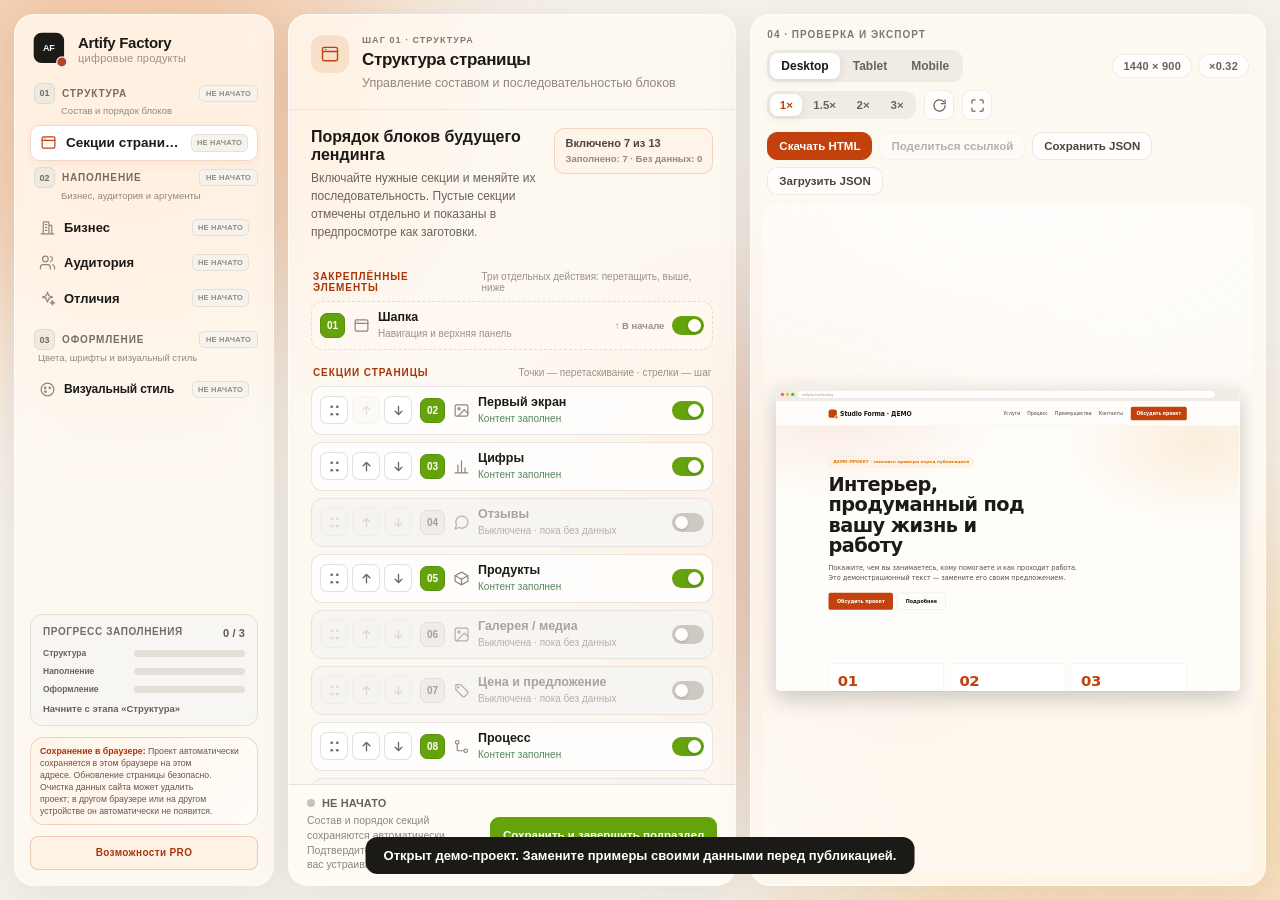
==== commit 0288f26f: "Add files via upload" ====
--- a/editor/index.html
+++ b/editor/index.html
@@ -3,7 +3,7 @@
 <head>
 <meta charset="utf-8">
 <meta name="viewport" content="width=device-width,initial-scale=1">
-<title>Artify Factory — Landing Builder · MVP 01 · v3.6.7 clean responsive gate</title>
+<title>Artify Factory — v3.8.13 · яркая палитра Artify</title>
 <style>
   *{box-sizing:border-box}html,body{height:100%;margin:0;overflow:hidden}body{font-family:Inter,-apple-system,BlinkMacSystemFont,'Segoe UI',Roboto,Arial,sans-serif;background:#f5f0e8;color:#1c1a17;-webkit-font-smoothing:antialiased}
   .aurora{position:fixed;inset:0;z-index:0;overflow:hidden;pointer-events:none}.blob{position:absolute;border-radius:50%;filter:blur(90px);opacity:.5;animation:drift 22s ease-in-out infinite alternate}.b1{width:520px;height:520px;background:#f0a26b;top:-170px;left:-130px}.b2{width:620px;height:620px;background:#f7c98b;bottom:-240px;right:-170px;animation-delay:-7s}.b3{width:440px;height:440px;background:#c2410c;opacity:.2;top:34%;left:44%;animation-delay:-14s}@keyframes drift{0%{transform:translate(0,0) scale(1)}50%{transform:translate(60px,-40px) scale(1.12)}100%{transform:translate(-40px,50px) scale(.95)}}
@@ -12,7 +12,6 @@
   .quality{display:flex;align-items:center;gap:12px;padding:10px;border-radius:14px;background:rgba(255,255,255,.6);border:1px solid rgba(28,26,23,.06)}.ring-wrap{position:relative;width:64px;height:64px;flex:none}.ring{width:64px;height:64px;transform:rotate(-90deg)}.ring circle{fill:none;stroke-width:6;stroke-linecap:round}.ring-bg{stroke:rgba(28,26,23,.09)}.ring-fg{stroke:#c2410c;transition:stroke-dashoffset .35s ease}.ring-num{position:absolute;inset:0;display:grid;place-items:center;font-size:13px;font-weight:800;letter-spacing:-.03em}.q-right{min-width:0;flex:1}.q-title{font-size:11px;font-weight:700;color:#9a9188;text-transform:uppercase;letter-spacing:.08em;margin-bottom:6px}.q-row{display:flex;gap:5px}.q-dot{width:22px;height:22px;border-radius:7px;flex:none;display:grid;place-items:center;font-size:9px;font-weight:800;background:rgba(28,26,23,.07);color:#a9a199;transition:.2s;cursor:default}.q-dot.on{background:#65a30d;color:#fff;box-shadow:0 3px 10px rgba(101,163,13,.35)}
   .tree{flex:1;overflow-y:auto;min-height:0;margin:0 -4px;padding:0 4px}.tg-title{font-size:10.5px;font-weight:800;letter-spacing:.1em;text-transform:uppercase;color:#a9a199;margin:12px 0 6px 8px}.tg-title:first-child{margin-top:2px}.tree-item{display:flex;align-items:center;gap:9px;padding:8px 9px;border-radius:11px;cursor:pointer;transition:.15s;user-select:none}.tree-item:hover{background:rgba(255,255,255,.75)}.tree-item.active{background:#fff;box-shadow:0 4px 14px rgba(28,26,23,.08)}.ti-ico{width:17px;height:17px;flex:none;color:#8f867d}.ti-ico svg{width:17px;height:17px;display:block}.tree-item.active .ti-ico{color:#c2410c}.ti-lbl{font-size:13.5px;font-weight:600;flex:1;white-space:nowrap;overflow:hidden;text-overflow:ellipsis}.ti-ok{width:16px;height:16px;border-radius:50%;background:#65a30d;color:#fff;font-size:10px;display:grid;place-items:center;flex:none;font-weight:800}
   .sw{width:38px;height:22px;border-radius:999px;background:rgba(28,26,23,.16);position:relative;cursor:pointer;transition:.2s;flex:none;border:0;padding:0}.sw::after{content:'';position:absolute;top:3px;left:3px;width:16px;height:16px;border-radius:50%;background:#fff;transition:.2s;box-shadow:0 1px 3px rgba(0,0,0,.25)}.sw.on{background:#65a30d}.sw.on::after{transform:translateX(16px)}.sw-mini{width:30px;height:18px}.sw-mini::after{width:12px;height:12px;top:3px;left:3px}.sw-mini.on::after{transform:translateX(12px)}
-  .btn-pro{width:100%;padding:12px;border-radius:13px;border:0;cursor:pointer;background:linear-gradient(135deg,#c2410c,#d97706);color:#fff;font:inherit;font-weight:700;font-size:13.5px;box-shadow:0 8px 22px rgba(194,65,12,.32);transition:.18s}.btn-pro:hover{transform:translateY(-1px);box-shadow:0 12px 28px rgba(194,65,12,.4)}
   .center{display:flex;flex-direction:column;overflow:hidden}.ch-head{display:flex;gap:13px;align-items:flex-start;padding:20px 22px 16px;border-bottom:1px solid rgba(28,26,23,.07)}.ch-ico{width:38px;height:38px;border-radius:12px;flex:none;background:linear-gradient(135deg,rgba(194,65,12,.12),rgba(217,119,6,.14));color:#c2410c;display:grid;place-items:center}.ch-ico svg{width:20px;height:20px}.ch-head h2{margin:0;font-size:17px;letter-spacing:-.02em}.ch-head p{margin:4px 0 0;font-size:12.5px;color:#8f867d;line-height:1.5;max-width:46ch}.ch-body{flex:1;min-height:0;overflow-y:auto;padding:18px 22px 44px}
   .field{margin-bottom:17px}.field>label{display:block;font-size:12.5px;font-weight:700;color:#6b635b;margin-bottom:7px}.req{color:#c2410c}.inp{width:100%;padding:11px 13px;border:1px solid rgba(28,26,23,.13);border-radius:10px;background:rgba(255,255,255,.85);font:inherit;font-size:14px;color:#141210;outline:none;transition:.15s}.inp:focus{border-color:#c2410c;box-shadow:0 0 0 3px rgba(194,65,12,.12);background:#fff}.inp::placeholder,textarea.inp::placeholder{color:#d9d3cb;opacity:1;font-weight:400;font-style:normal}textarea.inp{resize:vertical;min-height:72px;line-height:1.5}select.inp{appearance:none;background-image:linear-gradient(45deg,transparent 50%,#8f867d 50%),linear-gradient(135deg,#8f867d 50%,transparent 50%);background-position:calc(100% - 17px) 18px,calc(100% - 12px) 18px;background-size:5px 5px,5px 5px;background-repeat:no-repeat;padding-right:34px}.hint{font-size:11.5px;color:#141210;margin-top:6px;line-height:1.45;opacity:.75}.fld-row{display:flex;align-items:center;gap:14px;justify-content:space-between}.fld-row .txt{min-width:0}.fld-row label{margin-bottom:4px}
   .chips{display:flex;flex-wrap:wrap;gap:7px}.chip{padding:7px 12px;border-radius:999px;border:1px solid rgba(28,26,23,.13);background:rgba(255,255,255,.7);font:inherit;font-size:12.5px;cursor:pointer;color:#4a443d;transition:.15s}.chip:hover{border-color:rgba(194,65,12,.4)}.chip.on{background:#c2410c;border-color:#c2410c;color:#fff}.chip-extra{padding:12px 12px 12px 14px;border-left:3px solid rgba(194,65,12,.35);background:linear-gradient(90deg,rgba(194,65,12,.045),transparent 70%);border-radius:0 10px 10px 0;margin-bottom:17px}.chip-extra>label{display:block;font-size:12.5px;font-weight:700;color:#a8360a;margin-bottom:7px}.col-row{display:flex;gap:10px;align-items:center}.col-row input[type=color]{width:46px;height:42px;padding:3px;border-radius:10px;border:1px solid rgba(28,26,23,.13);background:rgba(255,255,255,.85);cursor:pointer;flex:none}.col-row .hex{flex:1;font-family:ui-monospace,Menlo,Consolas,monospace;font-size:13px}
@@ -20,23 +19,25 @@
   .stage{position:relative;flex:1;min-height:0;overflow:auto;display:flex;border-radius:14px;background:radial-gradient(600px 300px at 50% 0%,rgba(255,255,255,.6),transparent 70%),rgba(255,255,255,.35);transition:opacity .16s ease;padding:13px;scrollbar-width:thin;scrollbar-color:rgba(28,26,23,.22) transparent}.stage.fade{opacity:0}.stage::-webkit-scrollbar{width:8px;height:8px}.stage::-webkit-scrollbar-track{background:transparent}.stage::-webkit-scrollbar-thumb{background:rgba(28,26,23,.22);border-radius:4px}.stage::-webkit-scrollbar-thumb:hover{background:rgba(28,26,23,.35)}.frame-wrap{position:relative;margin:auto;flex:none}.device{position:absolute;top:0;left:0;transform-origin:top left;background:transparent}.device-body{position:relative;width:100%;height:100%;display:flex;flex-direction:column;overflow:hidden;background:#fff}.side-btn{position:absolute;display:none;background:#141210;box-shadow:inset 0 0 0 1px #2b2825;pointer-events:none}.device[data-device="desktop"] .device-body{border-radius:12px;border:1px solid rgba(28,26,23,.14);box-shadow:0 24px 70px rgba(28,26,23,.22)}.d-chrome{display:flex;align-items:center;gap:10px;height:44px;background:#f1ece4;border-bottom:1px solid rgba(28,26,23,.08);padding:0 14px;flex:none}.dots{display:flex;gap:6px;flex:none}.dots i{width:10px;height:10px;border-radius:50%;display:block}.url{flex:1;height:24px;border-radius:12px;background:#fff;border:1px solid rgba(28,26,23,.07);font-size:11px;color:#a9a199;display:flex;align-items:center;padding:0 12px;white-space:nowrap;overflow:hidden}.d-spacer{width:52px;flex:none}.device[data-device="tablet"] .device-body{border:16px solid #141210;border-radius:34px;background:#141210;box-shadow:0 30px 80px rgba(28,26,23,.32),inset 0 0 0 1px #2b2825,inset 0 0 0 3px #0a0907}.device[data-device="tablet"] .d-chrome{display:flex;align-items:center;justify-content:center;height:42px;background:#141210;border:0;flex:none}.device[data-device="tablet"] .cam{width:7px;height:7px;border-radius:50%;background:radial-gradient(circle at 35% 35%,#4d4d59 0%,#1a1a22 70%);box-shadow:inset 0 0 2px rgba(120,160,255,.45),0 0 1px rgba(0,0,0,.9);display:block}.device[data-device="tablet"] .side-btn{display:block}.device[data-device="tablet"] .sb-power{right:0;top:120px;width:3px;height:62px;border-radius:0 2px 2px 0;transform:translateX(2px)}.device[data-device="tablet"] .sb-vup{right:0;top:52px;width:3px;height:36px;border-radius:0 2px 2px 0;transform:translateX(2px)}.device[data-device="tablet"] .sb-vdn{right:0;top:96px;width:3px;height:36px;border-radius:0 2px 2px 0;transform:translateX(2px)}.device[data-device="tablet"] .sb-mute,.device[data-device="tablet"] .home-ind{display:none}.device[data-device="mobile"] .device-body{border:12px solid #141210;border-radius:46px;background:#141210;box-shadow:0 30px 80px rgba(28,26,23,.32),inset 0 0 0 1px #2b2825,inset 0 0 0 3px #0a0907}.device[data-device="mobile"] .d-chrome{position:absolute;top:0;left:0;right:0;height:54px;background:transparent;border:0;z-index:10;display:flex;align-items:flex-start;justify-content:center;padding-top:11px;pointer-events:none}.device[data-device="mobile"] .island{width:96px;height:28px;border-radius:16px;background:#000;box-shadow:inset 0 0 0 1px #1a1a1e;display:block}.device[data-device="mobile"] .home-ind{position:absolute;bottom:0;left:0;right:0;height:34px;background:transparent;z-index:10;display:flex;justify-content:center;align-items:flex-end;padding-bottom:8px;pointer-events:none}.device[data-device="mobile"] .home-ind i{width:128px;height:5px;border-radius:3px;background:rgba(255,255,255,.85);box-shadow:0 0 2px rgba(0,0,0,.55);display:block}.device[data-device="mobile"] .side-btn{display:block}.device[data-device="mobile"] .sb-power{right:0;top:170px;width:3px;height:76px;border-radius:0 2px 2px 0;transform:translateX(2px)}.device[data-device="mobile"] .sb-vup{left:0;top:120px;width:3px;height:44px;border-radius:2px 0 0 2px;transform:translateX(-2px)}.device[data-device="mobile"] .sb-vdn{left:0;top:172px;width:3px;height:44px;border-radius:2px 0 0 2px;transform:translateX(-2px)}.device[data-device="mobile"] .sb-mute{left:0;top:76px;width:3px;height:28px;border-radius:2px 0 0 2px;transform:translateX(-2px)}.screen{flex:1;min-height:0;position:relative;overflow:hidden;background:#fff}.screen iframe{display:block;border:0;width:100%;height:100%;background:#fff}.home-ind{display:none}
   .overlay{position:fixed;inset:0;z-index:50;background:rgba(28,26,23,.42);-webkit-backdrop-filter:blur(6px);backdrop-filter:blur(6px);display:none;place-items:center;padding:24px}.overlay.on{display:grid}.modal{width:min(760px,100%);max-height:88vh;overflow:auto;background:#fffdf9;border-radius:22px;padding:28px;box-shadow:0 40px 100px rgba(28,26,23,.4);position:relative}.modal h2{margin:0 0 6px;font-size:22px;letter-spacing:-.02em}.modal>.sub{margin:0 0 22px;color:#8f867d;font-size:13.5px}.modal-x{position:absolute;top:16px;right:16px;width:32px;height:32px;border-radius:10px;border:0;background:rgba(28,26,23,.06);cursor:pointer;font-size:17px;color:#6b635b;display:grid;place-items:center;line-height:1}.modal-x:hover{background:rgba(28,26,23,.12)}.plans{display:grid;grid-template-columns:1fr 1fr;gap:14px}.plan{border-radius:16px;padding:20px;border:1px solid rgba(28,26,23,.09);background:#fff}.plan.pro{border-color:rgba(194,65,12,.35);background:linear-gradient(160deg,#fff7f0,#fffdf9);box-shadow:0 12px 34px rgba(194,65,12,.12)}.plan h3{margin:0 0 4px;font-size:16px}.plan .tag{font-size:11px;font-weight:800;letter-spacing:.09em;text-transform:uppercase;color:#a9a199}.plan.pro .tag{color:#c2410c}.plan ul{list-style:none;padding:0;margin:14px 0 0;display:flex;flex-direction:column;gap:9px}.plan li{display:flex;gap:9px;font-size:13.5px;color:#4a443d;line-height:1.4}.plan li i{width:17px;height:17px;border-radius:50%;flex:none;display:grid;place-items:center;font-style:normal;font-size:10px;font-weight:800;margin-top:1px;background:rgba(28,26,23,.09);color:#8f867d}.plan.pro li i{background:#65a30d;color:#fff}.plan .price{margin-top:16px;font-size:20px;font-weight:800;letter-spacing:-.02em}
   .pv-actions{display:flex;gap:7px;flex-wrap:wrap;padding:0 4px 10px}.act{border:1px solid rgba(28,26,23,.09);background:rgba(255,255,255,.82);font:inherit;font-size:11.5px;font-weight:600;color:#4a443d;padding:7px 11px;border-radius:10px;cursor:pointer;transition:.15s}.act:hover{background:#fff;border-color:rgba(194,65,12,.35);color:#c2410c}.act.primary{background:#c2410c;border-color:#c2410c;color:#fff}.act.primary:hover{background:#a8360a;color:#fff}.act:disabled{opacity:.4;cursor:not-allowed;filter:grayscale(.35)}.act:disabled:hover{background:rgba(255,255,255,.82);border-color:rgba(28,26,23,.09);color:#4a443d}.toast{position:fixed;left:50%;bottom:26px;transform:translate(-50%,20px);background:#1c1a17;color:#fff;padding:11px 18px;border-radius:12px;font-size:13px;font-weight:600;opacity:0;pointer-events:none;transition:.25s;z-index:80}.toast.on{opacity:1;transform:translate(-50%,0)}.empty-note{position:absolute;top:50%;left:50%;transform:translate(-50%,-50%);background:rgba(28,26,23,.88);color:#fff;font-size:12.5px;font-weight:600;padding:11px 18px;border-radius:999px;z-index:6;text-align:center;box-shadow:0 12px 30px rgba(28,26,23,.32);pointer-events:none;max-width:70%;line-height:1.4}.js-error{position:fixed;top:8px;left:50%;transform:translateX(-50%);background:#7f1d1d;color:#fff;padding:10px 16px;border-radius:10px;font-size:12px;z-index:999;max-width:90%;font-family:monospace}
-
-  /* Return navigation from the editor to the Artify landing. */
-.af-back-link{display:flex;align-items:center;justify-content:center;min-height:36px;margin:8px 16px 14px;padding:7px 10px;border:1px solid rgba(28,26,23,.12);border-radius:9px;color:#51483f;font:600 12px/1.3 Inter,-apple-system,BlinkMacSystemFont,'Segoe UI',sans-serif;text-decoration:none;background:rgba(255,255,255,.52)}
-.af-back-link:hover{border-color:rgba(184,67,42,.48);color:#9f3926}
-#afDesktopGate .af-gate-back{display:inline-flex;align-items:center;justify-content:center;min-height:42px;margin-top:18px;padding:10px 14px;border:1px solid rgba(28,26,23,.16);border-radius:9px;color:#51483f;text-decoration:none;font-weight:650;font-size:13px}
-#afDesktopGate .af-gate-back:hover{border-color:#b8432a;color:#9f3926}
 </style>
 
+
 </head>
-<body>
+<body data-af-review-version="3.8.13">
 <div class="aurora"><div class="blob b1"></div><div class="blob b2"></div><div class="blob b3"></div></div>
 <div class="app">
   <aside class="panel sidebar">
     <div class="logo"><svg viewBox="0 0 64 64"><rect x="3" y="3" width="54" height="54" rx="14" fill="#1C1A17"/><text x="30" y="36" text-anchor="middle" fill="#F7F4EF" font-family="Inter, Arial, sans-serif" font-size="16" font-weight="800" letter-spacing="-0.32">AF</text><circle cx="53" cy="55" r="9" fill="#B8432A" stroke="#F7F4EF" stroke-width="2"/></svg><div><span class="lg-t">Artify Factory</span><span class="lg-s">цифровые продукты</span></div></div>
-    <a class="af-back-link" href="../index.html" aria-label="Вернуться на лендинг Artify">← На лендинг Artify</a>
-    <div class="quality"><div class="ring-wrap"><svg class="ring" viewBox="0 0 64 64"><circle class="ring-bg" cx="32" cy="32" r="26"></circle><circle class="ring-fg" id="ringFg" cx="32" cy="32" r="26"></circle></svg><div class="ring-num" id="ringNum">0%</div></div><div class="q-right"><div class="q-title">Готовность</div><div class="q-row" id="qRow"></div></div></div>
-    <div class="tree" id="tree"></div><button class="btn-pro" id="proBtn">Перейти на PRO</button>
+    <div class="tree" id="tree"></div>
+    <section class="quality" aria-label="Прогресс заполнения">
+      <div class="q-head"><div class="q-title">Прогресс заполнения</div><strong class="q-count" id="qCount">0 / 3</strong></div>
+      <div class="q-row" id="qRow" role="group" aria-label="Три этапа проекта"></div>
+      <div class="af-progress-summary" id="afProgressSummary">Данные есть в 0 из 5 разделов</div>
+    </section>
+    <section class="af-ready-card" id="afReadyCard" hidden aria-live="polite" aria-label="Завершение работы">
+      <button type="button" class="af-ready-download" id="afReadyDownload"><svg viewBox="0 0 20 20" fill="none" aria-hidden="true"><path d="M10 2.8v9.1m0 0 3.3-3.3M10 11.9 6.7 8.6M3.5 14.2v2.3h13v-2.3" stroke="currentColor" stroke-width="1.7" stroke-linecap="round" stroke-linejoin="round"/></svg>Скачать HTML</button>
+    </section>
+    <button class="btn-pro-footer" id="proBtn" type="button" title="Возможности PRO">Возможности PRO</button>
   </aside>
   <main class="panel center"><div class="ch-head" id="chHead"></div><div class="ch-body" id="chBody"></div></main>
   <section class="panel preview" id="previewPanel">
@@ -50,18 +51,19 @@
 <div class="toast" id="toast"></div>
 <script>
 /* Artify Factory MVP 01 — editor core */
-var LS_KEY='artify-state',RING_LEN=2*Math.PI*26,zoomMul=1,currentScale=1,saveTimer,previewTimer;
+var LS_KEY='artify-state-v380-section-library',RING_LEN=2*Math.PI*26,zoomMul=1,currentScale=1,saveTimer,previewTimer;
 var DEVICES={desktop:{screenW:1440,screenH:900,chromeH:44,borderW:0,overlayChrome:false,name:'Desktop'},tablet:{screenW:834,screenH:1194,chromeH:42,borderW:16,overlayChrome:false,name:'Tablet'},mobile:{screenW:393,screenH:852,chromeH:0,borderW:12,overlayChrome:true,name:'Mobile'}};
 function devTotal(d){var x=DEVICES[d];return{w:x.screenW+2*x.borderW,h:x.screenH+2*x.borderW+(x.overlayChrome?0:x.chromeH)}}
 var FONTS=[{v:'Inter, system-ui, sans-serif',l:'Inter'},{v:'Manrope, system-ui, sans-serif',l:'Manrope'},{v:"Georgia, 'Times New Roman', serif",l:'Georgia'},{v:"'Times New Roman', Times, serif",l:'Times New Roman'},{v:'Arial, Helvetica, sans-serif',l:'Arial'},{v:'Verdana, Geneva, sans-serif',l:'Verdana'},{v:"'Trebuchet MS', sans-serif",l:'Trebuchet MS'},{v:"'Courier New', Courier, monospace",l:'Courier New'}];
 var ICONS={building:'<path d="M3 21h18M6 21V5a1 1 0 0 1 1-1h6a1 1 0 0 1 1 1v16M14 21V9h3a1 1 0 0 1 1 1v11M9 8h2M9 12h2M9 16h2"/>',users:'<path d="M16 21v-2a4 4 0 0 0-4-4H6a4 4 0 0 0-4 4v2"/><circle cx="9" cy="7" r="4"/><path d="M22 21v-2a4 4 0 0 0-3-3.87M16 3.13a4 4 0 0 1 0 7.75"/>',sparkle:'<path d="M12 3l1.9 5.1L19 10l-5.1 1.9L12 17l-1.9-5.1L5 10l5.1-1.9L12 3z"/><path d="M19 15l.9 2.1L22 18l-2.1.9L19 21l-.9-2.1L16 18l2.1-.9L19 15z"/>',palette:'<circle cx="12" cy="12" r="9"/><circle cx="8.7" cy="9.6" r="1.1"/><circle cx="15.3" cy="9.6" r="1.1"/><circle cx="9.2" cy="15" r="1.1"/>',layout:'<rect x="3" y="4" width="18" height="16" rx="2"/><path d="M3 9h18M7 6.5h.01"/>',image:'<rect x="3" y="4" width="18" height="16" rx="2"/><circle cx="8.5" cy="9.5" r="1.5"/><path d="M21 16l-5-5-9 9"/>',chart:'<path d="M3 21h18M7 21V10M12 21V4M17 21v-7"/>',box:'<path d="M21 8l-9-5-9 5 9 5 9-5z"/><path d="M3 8v8l9 5 9-5V8M12 13v8"/>',route:'<circle cx="6" cy="6" r="2.5"/><circle cx="18" cy="18" r="2.5"/><path d="M6 8.5V15a3 3 0 0 0 3 3h6"/>',briefcase:'<rect x="3" y="7" width="18" height="13" rx="2"/><path d="M8 7V5a2 2 0 0 1 2-2h4a2 2 0 0 1 2 2v2M3 12h18"/>',shield:'<path d="M12 3l7 3v6c0 4.5-3 7.7-7 9-4-1.3-7-4.5-7-9V6l7-3zM9 12l2 2 4-4"/>',help:'<circle cx="12" cy="12" r="9"/><path d="M9.5 9.5a2.5 2.5 0 1 1 3.5 2.3c-.6.3-1 .9-1 1.6v.3M12 17h.01"/>',mail:'<rect x="3" y="5" width="18" height="14" rx="2"/><path d="M3.5 7l8.5 6 8.5-6"/>',bottom:'<rect x="3" y="4" width="18" height="16" rx="2"/><path d="M3 15h18"/>'};
 function icon(n){return '<svg viewBox="0 0 24 24" fill="none" stroke="currentColor" stroke-width="1.7" stroke-linecap="round" stroke-linejoin="round">'+(ICONS[n]||'')+'</svg>'}
+Object.assign(ICONS,{message:'<path d="M21 11.5a8.4 8.4 0 0 1-.9 3.8 8.5 8.5 0 0 1-7.6 4.7 8.4 8.4 0 0 1-3.8-.9L3 21l1.9-5.7a8.4 8.4 0 0 1-.9-3.8A8.5 8.5 0 0 1 8.7 3.9a8.4 8.4 0 0 1 3.8-.9h.5a8.5 8.5 0 0 1 8 8v.5z"/>',gallery:'<rect x="3" y="3" width="18" height="18" rx="2"/><circle cx="8.5" cy="8.5" r="1.5"/><path d="m21 15-5-5L5 21"/>',tag:'<path d="M20.6 13.4 11 3.8H4v7l9.6 9.6a2 2 0 0 0 2.8 0l4.2-4.2a2 2 0 0 0 0-2.8z"/><circle cx="7.5" cy="7.5" r=".8"/>',megaphone:'<path d="m3 11 18-5v12L3 13v-2z"/><path d="M11.6 15.4 13 21H8l-1.6-7.6"/><path d="M21 10a2 2 0 0 1 0 4"/>'});
 var HINT={text:'Короткое значение — попадёт в соответствующий текст лендинга.',textarea:'Развёрнутый текст. Можно писать в несколько строк.',select:'Выберите один подходящий вариант из списка.',color:'Выберите цвет — он применится к оформлению лендинга.',toggle:'Включите или выключите эту опцию.',chips:'Отметьте один или несколько подходящих вариантов.',lines:'Одна строка — один элемент списка.',pipes:'Одна строка — один элемент. Значения разделяйте символом «|».'};
 var BLOCKS=[
 {id:'business',group:'project',label:'Бизнес',icon:'building',desc:'Базовые сведения о компании: название, сфера, предложение и контакты.',fields:[{k:'brandName',t:'text',l:'Название бренда',req:true,ph:'Введите название бренда'},{k:'industry',t:'text',l:'Сфера деятельности',req:true,ph:'Введите сферу деятельности'},{k:'whatSell',t:'textarea',l:'Что вы продаёте',req:true,ph:'Опишите, что вы продаёте'},{k:'phone',t:'text',l:'Телефон',req:true,ph:'Введите телефон'},{k:'email',t:'text',l:'E-mail',req:true,ph:'Введите e-mail'}]},
 {id:'audience',group:'project',label:'Аудитория',icon:'users',desc:'Кому адресован лендинг, какие у людей задачи и боли.',fields:[{k:'audienceTypes',t:'chips',l:'Типы аудитории',req:true,options:['Частные лица','Малый бизнес','Средний бизнес','Крупные компании','Госсектор','Партнёры']},{k:'audienceDesc',t:'textarea',l:'Описание аудитории',req:true,ph:'Опишите вашу аудиторию'},{k:'pains',t:'textarea',l:'Боли и проблемы',req:true,ph:'Опишите боли и проблемы клиентов'},{k:'criteria',t:'textarea',l:'Критерии выбора',req:true,ph:'Опишите критерии выбора'},{k:'goal',t:'select',l:'Цель лендинга',req:true,options:['Заявка','Звонок','Покупка','Регистрация','Подписка','Консультация']}]},
 {id:'diff',group:'project',label:'Отличия',icon:'sparkle',desc:'Чем вы отличаетесь от конкурентов и что гарантируете клиенту.',fields:[{k:'diff1',t:'text',l:'Отличие №1',req:true,ph:'Введите первое отличие'},{k:'diff2',t:'text',l:'Отличие №2',req:true,ph:'Введите второе отличие'},{k:'guarantees',t:'textarea',l:'Гарантии',req:true,ph:'Опишите ваши гарантии'}]},
-{id:'design',group:'project',label:'Дизайн',icon:'palette',desc:'Визуальный стиль будущего лендинга: сначала стиль, затем цвета и шрифт.',fields:[{k:'styleVibe',t:'chips',l:'Стиль',req:true,single:true,hint:'Выберите один стиль — цвета подставятся автоматически, далее их можно изменить.',options:['Минимализм','Технологичный','Премиальный','Дружелюбный','Строгий','Яркий'],presets:{'Минимализм':{primary:'#c2410c',accent:'#d97706'},'Технологичный':{primary:'#2563eb',accent:'#0ea5e9'},'Премиальный':{primary:'#1c1917',accent:'#a16207'},'Дружелюбный':{primary:'#db2777',accent:'#f97316'},'Строгий':{primary:'#334155',accent:'#64748b'},'Яркий':{primary:'#dc2626',accent:'#eab308'}}},{k:'primaryColor',t:'color',l:'Основной цвет',req:true},{k:'accentColor',t:'color',l:'Акцентный цвет',req:true},{k:'fontFamily',t:'select',l:'Шрифт',req:true,options:['Inter','Manrope','Georgia','Times New Roman','Arial','Verdana','Trebuchet MS','Courier New']},{k:'scrollytelling',t:'toggle',l:'Скроллителлинг (анимации при прокрутке)',hint:'Плавное появление секций, когда пользователь прокручивает страницу. Делает лендинг «живее».'}]},
+{id:'design',group:'project',label:'Визуальный стиль',icon:'palette',desc:'Визуальный стиль будущего лендинга: сначала стиль, затем цвета и шрифт.',fields:[{k:'styleVibe',t:'chips',l:'Стиль',req:true,single:true,hint:'Выберите один стиль — цвета подставятся автоматически, далее их можно изменить.',options:['Минимализм','Технологичный','Премиальный','Дружелюбный','Строгий','Яркий'],presets:{'Минимализм':{primary:'#c2410c',accent:'#d97706'},'Технологичный':{primary:'#2563eb',accent:'#0ea5e9'},'Премиальный':{primary:'#1c1917',accent:'#a16207'},'Дружелюбный':{primary:'#db2777',accent:'#f97316'},'Строгий':{primary:'#334155',accent:'#64748b'},'Яркий':{primary:'#dc2626',accent:'#eab308'}}},{k:'primaryColor',t:'color',l:'Основной цвет',req:true},{k:'accentColor',t:'color',l:'Акцентный цвет',req:true},{k:'fontFamily',t:'select',l:'Шрифт',req:true,options:['Inter','Manrope','Georgia','Times New Roman','Arial','Verdana','Trebuchet MS','Courier New']},{k:'scrollytelling',t:'toggle',l:'Скроллителлинг (анимации при прокрутке)',hint:'Плавное появление секций, когда пользователь прокручивает страницу. Делает лендинг «живее».'}]},
 {id:'header',group:'struct',label:'Шапка',icon:'layout',toggle:true,desc:'Верхняя навигация лендинга: меню, телефон и кнопка действия.',fields:[{k:'headerNav',t:'text',l:'Пункты меню (через запятую, до 10)',req:true,ph:'Например: Возможности, Процесс, Кейсы'},{k:'showPhoneInHeader',t:'toggle',l:'Показывать телефон'},{k:'showCtaInHeader',t:'toggle',l:'Показывать CTA-кнопку'}]},
 {id:'hero',group:'struct',label:'Hero',icon:'image',toggle:true,desc:'Первый экран: бейдж, заголовок, подзаголовок и две кнопки.',fields:[{k:'heroBadge',t:'text',l:'Бейдж над заголовком',ph:'Например: Запуск за 5 дней'},{k:'heroTitle',t:'textarea',l:'Заголовок',req:true,ph:'Введите заголовок первого экрана'},{k:'heroSubtitle',t:'textarea',l:'Подзаголовок',req:true,ph:'Введите подзаголовок'},{k:'ctaPrimary',t:'text',l:'Текст главной кнопки',req:true,ph:'Например: Оставить заявку'}]},
 {id:'stats',group:'struct',label:'Цифры',icon:'chart',toggle:true,desc:'Ключевые показатели компании в виде числовых карточек.',fields:[{k:'stats',t:'textarea',l:'Цифры',req:true,ph:'число | пояснение',hint:HINT.pipes}]},
@@ -74,16 +76,27 @@
 {id:'footer',group:'struct',label:'Подвал',icon:'bottom',toggle:true,desc:'Нижняя часть лендинга: описание, колонки, контакты.',fields:[{k:'footerAbout',t:'textarea',l:'Описание в подвале',req:true,ph:'Опишите компанию в двух словах'},{k:'footerColumns',t:'chips',l:'Колонки подвала',req:true,options:['Контакты','Соцсети','Режим работы','Реквизиты'],extras:{'Контакты':{k:'footerContacts',t:'textarea',l:'Контактные данные',ph:'Телефон, e-mail, адрес',hint:'Одна строка — один контакт'},'Соцсети':{k:'footerSocials',t:'textarea',l:'Ссылки на соцсети',ph:'Telegram, Instagram, LinkedIn',hint:'Одна строка — одна соцсеть'},'Режим работы':{k:'footerHours',t:'text',l:'Режим работы',ph:'Пн-Пт 10:00-19:00'},'Реквизиты':{k:'footerRequisites',t:'textarea',l:'Реквизиты',ph:'Регистрационные данные, юр. адрес',hint:'Одна строка — один реквизит'}}},{k:'address',t:'text',l:'Адрес',ph:'Введите адрес'},{k:'workHours',t:'text',l:'Режим работы',ph:'Например: Пн-Пт 10:00-19:00'},{k:'socials',t:'text',l:'Соцсети (общий список)',ph:'Например: Telegram, Instagram, LinkedIn'}]}
 ];
 var BMAP={};BLOCKS.forEach(function(b){BMAP[b.id]=b});
+/* v3.8.0 — initial extension of the section library. */
+var AF_NEW_SECTION_BLOCKS=[
+{id:'reviews',group:'library',label:'Отзывы',icon:'message',toggle:true,desc:'Отзывы клиентов и социальное доказательство. Используйте только реальные отзывы с разрешением на публикацию.',fields:[{k:'reviewsTitle',t:'text',l:'Заголовок раздела',req:true,ph:'Например: Что говорят клиенты'},{k:'reviewsList',t:'textarea',l:'Отзывы',req:true,ph:'Имя автора | Компания или роль | Текст отзыва',hint:'Одна строка — один отзыв. Разделяйте поля символом «|». Не добавляйте неподтверждённые отзывы.'}]},
+{id:'media',group:'library',label:'Галерея / медиа',icon:'gallery',toggle:true,desc:'Изображения и визуальные материалы. Сейчас используются HTTPS-ссылки; загрузка файлов будет отдельной функцией.',fields:[{k:'mediaTitle',t:'text',l:'Заголовок раздела',req:true,ph:'Например: Галерея проекта'},{k:'mediaItems',t:'textarea',l:'Изображения',req:true,ph:'HTTPS-ссылка на изображение | Подпись | Альтернативный текст',hint:'Одна строка — одно изображение. Нужна прямая HTTPS-ссылка. В предпросмотре изображения не обрезаются и не растягиваются.'}]},
+{id:'pricing',group:'library',label:'Цена и предложение',icon:'tag',toggle:true,desc:'Цена, комплектация или тарифы. Подходит для продуктов и услуг с понятными вариантами предложения.',fields:[{k:'pricingTitle',t:'text',l:'Заголовок раздела',req:true,ph:'Например: Выберите подходящий формат'},{k:'pricingSubtitle',t:'textarea',l:'Пояснение',ph:'Коротко объясните, что входит в стоимость'},{k:'pricingList',t:'textarea',l:'Варианты предложения',req:true,ph:'Название | Цена | Что входит | Текст кнопки (необязательно)',hint:'Одна строка — один вариант. Для цены можно указать сумму, «от …» или «По запросу». Кнопка ведёт к форме заявки.'}]},
+{id:'cta',group:'library',label:'CTA / лид-магнит',icon:'megaphone',toggle:true,desc:'Отдельный призыв к действию. Можно направить к форме или на страницу / материал по HTTPS-ссылке.',fields:[{k:'ctaTitle',t:'text',l:'Заголовок',req:true,ph:'Например: Получите подробную презентацию'},{k:'ctaText',t:'textarea',l:'Пояснение',ph:'Что человек получит после нажатия'},{k:'ctaButton',t:'text',l:'Текст кнопки',req:true,ph:'Например: Получить материал'},{k:'ctaTarget',t:'select',l:'Действие кнопки',req:true,options:['К форме заявки','Открыть материал или страницу']},{k:'ctaUrl',t:'text',l:'HTTPS-ссылка на материал',ph:'https://example.com/material.pdf',hint:'Заполняется, если выше выбрано «Открыть материал или страницу». При выборе формы включите секцию «Форма заявки».'}]}
+];
+AF_NEW_SECTION_BLOCKS.forEach(function(b){BLOCKS.push(b);BMAP[b.id]=b;});
 var DEFAULTS={business:{brandName:'',industry:'',whatSell:'',phone:'',email:''},audience:{audienceTypes:[],audienceDesc:'',pains:'',criteria:'',goal:''},diff:{diff1:'',diff2:'',guarantees:''},design:{primaryColor:'#c2410c',accentColor:'#d97706',fontFamily:'Inter',styleVibe:[],scrollytelling:false},header:{headerNav:'',showPhoneInHeader:true,showCtaInHeader:true},hero:{heroBadge:'',heroTitle:'',heroSubtitle:'',ctaPrimary:''},stats:{stats:''},products:{productsTitle:'',productsList:''},process:{processTitle:'',processSteps:''},cases:{casesTitle:'',casesList:''},trust:{trustTitle:'',trustList:''},faq:{faqList:''},form:{formsList:[],formPhoneNumber:'',formEmailAddress:'',formMessenger:'',formSiteUrl:'',formCityDefault:''},footer:{footerAbout:'',footerColumns:[],address:'',workHours:'',socials:'',footerContacts:'',footerSocials:'',footerHours:'',footerRequisites:''}};
+Object.assign(DEFAULTS,{reviews:{reviewsTitle:'Отзывы клиентов',reviewsList:''},media:{mediaTitle:'Галерея',mediaItems:''},pricing:{pricingTitle:'Цена и предложение',pricingSubtitle:'',pricingList:''},cta:{ctaTitle:'Следующий шаг',ctaText:'',ctaButton:'Оставить заявку',ctaTarget:'К форме заявки',ctaUrl:''}});
 var S={active:'business',device:'desktop',hidden:{},data:{},touched:{}};
 function loadState(){var loaded=false;try{var raw=localStorage.getItem(LS_KEY);if(raw){S=Object.assign(S,JSON.parse(raw));loaded=true}}catch(e){}S.data=S.data||{};S.touched=S.touched||{};S.hidden=S.hidden||{};Object.keys(DEFAULTS).forEach(function(id){S.data[id]=Object.assign({},DEFAULTS[id],S.data[id]||{})});var dg=S.data.design||{};var found=FONTS.find(function(f){return f.l===dg.fontFamily||f.v===dg.fontFamily});dg.fontFamily=found?found.l:'Inter';if(!loaded){S.hidden={};BLOCKS.forEach(function(b){if(b.toggle)S.hidden[b.id]=true})}if(!BMAP[S.active])S.active='business';if(!DEVICES[S.device])S.device='desktop'}
-function save(){clearTimeout(saveTimer);saveTimer=setTimeout(function(){try{localStorage.setItem(LS_KEY,JSON.stringify(S))}catch(e){}},240)}window.addEventListener('beforeunload',function(){try{localStorage.setItem(LS_KEY,JSON.stringify(S))}catch(e){}});
+function updateLocalSaveStatus(ok){window.__AF_LOCAL_SAVE_OK__=!!ok;var note=document.getElementById('afLocalSaveNote');if(!note)return;note.classList.toggle('is-error',!ok);var title=note.querySelector('.af-local-save-title'),copy=note.querySelector('.af-local-save-copy');if(!title||!copy)return;if(ok){title.textContent='Сохранение в браузере:';copy.textContent='Проект автоматически сохраняется в этом браузере на этом адресе. Обновление страницы безопасно. Очистка данных сайта может удалить проект; в другом браузере или на другом устройстве он автоматически не появится.';}else{title.textContent='Не удалось сохранить проект:';copy.textContent='Браузер отклонил запись. Не закрывайте вкладку, пока не устраните проблему с локальным хранилищем.';}}
+function persistStateNow(){try{localStorage.setItem(LS_KEY,JSON.stringify(S));updateLocalSaveStatus(true);return true}catch(e){updateLocalSaveStatus(false);return false}}
+function save(){clearTimeout(saveTimer);saveTimer=setTimeout(persistStateNow,240)}window.addEventListener('beforeunload',persistStateNow);
 function esc(s){return String(s==null?'':s).replace(/[&<>"']/g,function(c){return({'&':'&amp;','<':'&lt;','>':'&gt;','"':'&quot;',"'":'&#39;'}[c])})}function lines(s){return String(s||'').split('\n').map(function(x){return x.trim()}).filter(Boolean)}function cells(s,n){return lines(s).map(function(l){var p=l.split('|').map(function(x){return x.trim()});while(p.length<n)p.push('');return p})}function val(id,k){return(S.data[id]||{})[k]}function touch(id,k){S.touched[id+'.'+k]=true}function isTouched(id,k){return!!S.touched[id+'.'+k]}function fontStack(label){var f=FONTS.find(function(x){return x.l===label});return f?f.v:'Inter, system-ui, sans-serif'}function toast(msg){var t=document.getElementById('toast');t.textContent=msg;t.classList.add('on');clearTimeout(t._t);t._t=setTimeout(function(){t.classList.remove('on')},2200)}function autoPlaceholder(f){if(f.ph)return f.ph;var l=String(f.l||'').replace(/\s*\([^)]*\)\s*$/,'').trim();return l?'Введите '+l.charAt(0).toLowerCase()+l.slice(1):''}
-function fieldFilled(bid,f){var v=val(bid,f.k);if(f.t==='chips')return Array.isArray(v)&&v.length>0;if(f.t==='toggle')return!!v;if(f.t==='select'||f.t==='color')return isTouched(bid,f.k)&&v!==undefined&&v!==null&&String(v)!=='';return v!==undefined&&v!==null&&String(v).trim()!==''}function blockFilled(id){var b=BMAP[id],any=false;if(!b)return false;for(var i=0;i<b.fields.length;i++){var f=b.fields[i];if(isTouched(id,f.k))any=true;if(f.req&&!fieldFilled(id,f))return false}return any}
-var QUALITY=[{id:'business',short:'Бз',label:'Бизнес'},{id:'audience',short:'Ау',label:'Аудитория'},{id:'diff',short:'От',label:'Отличия'},{id:'design',short:'Дз',label:'Дизайн'},{id:'structure',short:'Ст',label:'Структура'}];function qualityState(){return QUALITY.map(function(q){if(q.id==='structure')return['stats','products','process','cases','trust','faq','form'].filter(blockFilled).length>=3;return blockFilled(q.id)})}
+function fieldFilled(bid,f){var v=val(bid,f.k);if(f.t==='chips')return Array.isArray(v)&&v.length>0;if(f.t==='toggle')return!!v;if(f.t==='select'||f.t==='color')return v!==undefined&&v!==null&&String(v)!=='';return v!==undefined&&v!==null&&String(v).trim()!==''}function blockFilled(id){var b=BMAP[id],any=false;if(!b)return false;for(var i=0;i<b.fields.length;i++){var f=b.fields[i];if(isTouched(id,f.k))any=true;if(f.req&&(!isTouched(id,f.k)||!fieldFilled(id,f)))return false}return any}
+var QUALITY=[{id:'structure',short:'Ст',label:'Структура'},{id:'business',short:'Бз',label:'Бизнес'},{id:'audience',short:'Ау',label:'Аудитория'},{id:'diff',short:'От',label:'Отличия'},{id:'design',short:'ВС',label:'Визуальный стиль'}];function qualityState(){return QUALITY.map(function(q){if(q.id==='structure')return!!(S.touched&&S.touched['workflow.structure']);return blockFilled(q.id)})}
 var treeEl=document.getElementById('tree'),qRow=document.getElementById('qRow'),ringFg=document.getElementById('ringFg'),ringNum=document.getElementById('ringNum');
 function renderSidebar(){var groups=[['project','Проект'],['struct','Структура']],html='';groups.forEach(function(g){html+='<div class="tree-group"><div class="tg-title">'+g[1]+'</div>';BLOCKS.forEach(function(b){if(b.group!==g[0])return;var filled=blockFilled(b.id),hidden=!!S.hidden[b.id];html+='<div class="tree-item'+(S.active===b.id?' active':'')+'" data-id="'+b.id+'"><span class="ti-ico">'+icon(b.icon)+'</span><span class="ti-lbl">'+esc(b.label)+'</span>'+(filled?'<span class="ti-ok">✓</span>':'')+(b.toggle?'<span class="sw sw-mini'+(hidden?'':' on')+'" data-tog="'+b.id+'"></span>':'')+'</div>'});html+='</div>'});treeEl.innerHTML=html}
-function renderQuality(){var st=qualityState(),html='';st.forEach(function(v,i){html+='<div class="q-dot'+(v?' on':'')+'" title="'+esc(QUALITY[i].label)+'">'+QUALITY[i].short+'</div>'});qRow.innerHTML=html;var done=st.filter(Boolean).length,p=done/st.length;ringFg.style.strokeDasharray=RING_LEN;ringFg.style.strokeDashoffset=RING_LEN*(1-p);ringNum.textContent=Math.round(p*100)+'%'}
+function renderQuality(){var st=qualityState(),html='';st.forEach(function(v,i){html+='<span class="q-segment'+(v?' is-done':'')+'" title="'+esc(QUALITY[i].label)+(v?' — есть данные':' — пока нет данных')+'" aria-label="'+esc(QUALITY[i].label)+(v?' — есть данные':' — пока нет данных')+'"></span>'});qRow.innerHTML=html;}
 treeEl.addEventListener('click',function(e){var sw=e.target.closest('[data-tog]');if(sw){var id=sw.dataset.tog;S.hidden[id]=!S.hidden[id];renderSidebar();schedulePreview();save();return}var it=e.target.closest('.tree-item');if(it){S.active=it.dataset.id;renderSidebar();renderCenter();save()}});
 var chHead=document.getElementById('chHead'),chBody=document.getElementById('chBody');
 function fieldControlHTML(bid,f){var v=val(bid,f.k);if(f.t==='text')return '<input class="inp" type="text" data-k="'+f.k+'" value="'+esc(v==null?'':v)+'" placeholder="'+esc(autoPlaceholder(f))+'">';if(f.t==='textarea')return '<textarea class="inp" data-k="'+f.k+'" rows="3" placeholder="'+esc(autoPlaceholder(f))+'">'+esc(v==null?'':v)+'</textarea>';if(f.t==='select')return '<select class="inp" data-k="'+f.k+'"><option value="">— не выбрано —</option>'+f.options.map(function(o){return '<option'+(v===o?' selected':'')+'>'+esc(o)+'</option>'}).join('')+'</select>';if(f.t==='color'){var cv=v||'#c2410c';return '<div class="col-row"><input type="color" data-k="'+f.k+'" data-role="color" value="'+esc(cv)+'"><input class="inp hex" type="text" data-k="'+f.k+'" data-role="hex" value="'+esc(cv)+'"></div>'}if(f.t==='chips'){var arr=Array.isArray(v)?v:[];return '<div class="chips" data-k="'+f.k+'">'+f.options.map(function(o){return '<button type="button" class="chip'+(arr.indexOf(o)>=0?' on':'')+'" data-v="'+esc(o)+'">'+esc(o)+'</button>'}).join('')+'</div>'}if(f.t==='toggle')return '<button type="button" aria-label="Переключить '+esc(f.l)+'" class="sw'+(v?' on':'')+'" data-k="'+f.k+'" data-t="toggle"></button>';return ''}
@@ -111,7 +124,7 @@
 /* Preview */
 var stage=document.getElementById('stage'),frameWrap=document.getElementById('frameWrap'),deviceEl=document.getElementById('deviceEl'),chromeEl=document.getElementById('chromeEl'),iframe=document.getElementById('pframe'),chipSize=document.getElementById('chipSize'),chipScale=document.getElementById('chipScale'),emptyNote=document.getElementById('emptyNote');
 function chromeHTML(d){if(d==='desktop')return '<div class="dots"><i style="background:#ff5f57"></i><i style="background:#febc2e"></i><i style="background:#28c840"></i></div><div class="url">artify.factory/landing</div><div class="d-spacer"></div>';if(d==='tablet')return '<span class="cam"></span>';return '<span class="island"></span>'}
-function schedulePreview(){clearTimeout(previewTimer);previewTimer=setTimeout(renderPreview,130)}function renderPreview(){var dev=DEVICES[S.device],total=devTotal(S.device);deviceEl.dataset.device=S.device;chromeEl.innerHTML=chromeHTML(S.device);deviceEl.style.width=total.w+'px';deviceEl.style.height=total.h+'px';iframe.srcdoc=buildLanding(false,S.device);chipSize.textContent=dev.screenW+' × '+dev.screenH;requestAnimationFrame(function(){fit();stage.classList.remove('fade');updateEmptyNote()})}
+function schedulePreview(){clearTimeout(previewTimer);previewTimer=setTimeout(renderPreview,130)}function renderPreview(){var dev=DEVICES[S.device],total=devTotal(S.device);deviceEl.dataset.device=S.device;chromeEl.innerHTML=chromeHTML(S.device);deviceEl.style.width=total.w+'px';deviceEl.style.height=total.h+'px';iframe.srcdoc=buildLanding(false,S.device,true);chipSize.textContent=dev.screenW+' × '+dev.screenH;requestAnimationFrame(function(){fit();stage.classList.remove('fade');updateEmptyNote()})}
 function updateEmptyNote(){var any=false;BLOCKS.forEach(function(b){if(b.toggle&&!S.hidden[b.id])any=true});emptyNote.style.display=any?'none':'block'}function fit(){var total=devTotal(S.device),aw=stage.clientWidth-26,ah=stage.clientHeight-26;if(aw<=0||ah<=0)return;var fs=Math.max(.02,Math.min(aw/total.w,ah/total.h,1)),scale=fs*zoomMul;currentScale=scale;frameWrap.style.width=total.w*scale+'px';frameWrap.style.height=total.h*scale+'px';deviceEl.style.transform='scale('+scale+')';chipScale.textContent='×'+scale.toFixed(2)}if(window.ResizeObserver)new ResizeObserver(function(){fit()}).observe(stage);else window.addEventListener('resize',fit);
 document.getElementById('seg').addEventListener('click',function(e){var btn=e.target.closest('button[data-d]');if(!btn||btn.dataset.d===S.device)return;S.device=btn.dataset.d;syncSeg();save();stage.classList.add('fade');setTimeout(renderPreview,160)});function syncSeg(){document.querySelectorAll('#seg button').forEach(function(b){b.classList.toggle('on',b.dataset.d===S.device)})}document.getElementById('zoomGroup').addEventListener('click',function(e){var btn=e.target.closest('button[data-z]');if(!btn)return;zoomMul=parseFloat(btn.dataset.z);document.querySelectorAll('#zoomGroup button').forEach(function(b){b.classList.toggle('on',b===btn)});fit()});document.getElementById('refreshBtn').addEventListener('click',function(){stage.classList.add('fade');renderPreview()});document.getElementById('fsBtn').addEventListener('click',function(){var p=document.getElementById('previewPanel');if(!document.fullscreenElement){if(p.requestFullscreen)p.requestFullscreen()}else if(document.exitFullscreen)document.exitFullscreen()});document.addEventListener('fullscreenchange',function(){setTimeout(fit,60)});
 function download(name,content,type){var blob=new Blob([content],{type:type||'text/plain;charset=utf-8'}),url=URL.createObjectURL(blob),a=document.createElement('a');a.href=url;a.download=name;document.body.appendChild(a);a.click();a.remove();setTimeout(function(){URL.revokeObjectURL(url)},1200)}document.getElementById('dlBtn').addEventListener('click',function(){var html=buildLanding(false,'desktop'),name=(S.data.business.brandName||'landing').toString().replace(/[^\wа-яА-Я\-]+/g,'_').slice(0,40);download(name+'.html',html,'text/html;charset=utf-8');toast('HTML-файл скачан')});
@@ -275,14 +288,14 @@
     #afDesktopGate p{font-size:15px;line-height:1.65;color:#5c534b;margin:0 0 14px}
     #afDesktopGate .af-gate-note{margin-top:20px;padding:14px 16px;border-radius:13px;background:rgba(194,65,12,.07);color:#6f341b;font-size:13px;line-height:1.55}
     #afDesktopGate .af-gate-small{font-size:12px;color:#8f867d;margin-top:18px}
-    @media(max-width:1099px){
+    @media(max-width:1100px){
       html.af-editor-gated,body.af-editor-gated{overflow:auto;min-height:100%;height:auto}
       html body.af-editor-gated .app{display:none}
       html body.af-editor-gated .overlay,html body.af-editor-gated .overlay.on,html body.af-editor-gated .toast{display:none}
       html body.af-editor-gated #afDesktopGate{display:flex}
       html body.af-editor-gated .aurora{display:none}
     }
-    .q-title{font-size:10px;letter-spacing:.06em}
+    .q-title{font-size:10px!important;letter-spacing:.06em!important}
     .af-generated-form{display:flex;flex-direction:column;gap:0}
     .af-generated-form .af-form-submit{font:inherit;appearance:none;-webkit-appearance:none}
     .af-generated-form .ff-consent{display:flex;align-items:flex-start;gap:10px;margin:2px 0 8px}
@@ -290,6 +303,11 @@
     .af-generated-form .ff-consent .af-consent-text{font-size:13px;color:#57504a;line-height:1.5}
     .af-form-note{margin:0 0 18px;font-size:12px;line-height:1.5;color:#756b61}
     .af-form-status{margin-top:12px;font-size:13px;line-height:1.5;color:#a8360a}
+    .af-back-link{display:flex;align-items:center;justify-content:center;min-height:36px;margin:8px 16px 14px;padding:7px 10px;border:1px solid rgba(28,26,23,.12);border-radius:9px;color:#51483f;font:600 12px/1.3 Inter,-apple-system,BlinkMacSystemFont,'Segoe UI',sans-serif;text-decoration:none;background:rgba(255,255,255,.52)}
+    .af-back-link:hover{border-color:rgba(184,67,42,.48);color:#9f3926}
+    .device[data-device="mobile"] .screen{padding-top:54px}
+    #afDesktopGate .af-gate-back{display:inline-flex;align-items:center;justify-content:center;min-height:42px;margin-top:18px;padding:10px 14px;border:1px solid rgba(28,26,23,.16);border-radius:9px;color:#51483f;text-decoration:none;font-weight:650;font-size:13px}
+    #afDesktopGate .af-gate-back:hover{border-color:#b8432a;color:#9f3926}
     .af-diff{background:linear-gradient(180deg,#fffdf9,#fff7ee)}
     .af-diff-grid{display:grid;grid-template-columns:repeat(auto-fit,minmax(200px,1fr));gap:16px}
     .af-diff-card{background:#fff;border:1px solid rgba(28,26,23,.08);border-radius:var(--r,16px);padding:22px;font-size:15px;line-height:1.6;color:#4a443d}
@@ -306,12 +324,12 @@
     '<h1>Для сборки лендинга откройте редактор на компьютере</h1>' +
     '<p>Редактор использует три рабочие колонки: параметры проекта, настройки секций и визуальный просмотр. На узком экране они будут мешать друг другу, поэтому мы не уменьшаем интерфейс до неудобного мобильного формата.</p>' +
     '<div class="af-gate-note"><strong>Это не ограничение создаваемого сайта.</strong> Внутри редактора есть режимы Desktop, Tablet и Mobile — ими можно проверять адаптивность будущего лендинга.</div>' +
-    '<div class="af-gate-small">Рекомендуется ноутбук или компьютер с шириной окна от 1100 px.</div>' +
+    '<div class="af-gate-small">Рекомендуется ноутбук или компьютер с шириной окна более 1100 px.</div>' +
     '<a class="af-gate-back" href="../index.html">← Вернуться на лендинг Artify</a>' +
     '</div>';
   document.body.insertBefore(gate, document.body.firstChild);
   function syncEditorViewportGate() {
-    var gated = window.matchMedia('(max-width: 1099px)').matches;
+    var gated = window.matchMedia('(max-width: 1100px)').matches;
     document.documentElement.classList.toggle('af-editor-gated', gated);
     document.body.classList.toggle('af-editor-gated', gated);
   }
@@ -375,6 +393,10 @@
     function targetFor(label) {
       var t = String(label || '').toLowerCase().trim();
       if (/контакт|заяв|связ|обратн/.test(t)) return 'lead';
+      if (/отзыв|мнение|рекомендац/.test(t)) return 'reviews';
+      if (/галере|фото|медиа|изображ/.test(t)) return 'media';
+      if (/цен|тариф|стоим|предложен/.test(t)) return 'pricing';
+      if (/материал|презентац|скачат|получить/.test(t)) return 'cta';
       if (/процесс|этап|как мы работаем/.test(t)) return 'process';
       if (/преимущ|ценност|почему/.test(t)) return 'advantages';
       if (/довер|гарант/.test(t)) return 'trust';
@@ -535,7 +557,9 @@
         try {
           var incoming = JSON.parse(String(reader.result || ''));
           if (!incoming || typeof incoming !== 'object' || Array.isArray(incoming) || !incoming.data || typeof incoming.data !== 'object') throw new Error('invalid project');
-          var safe = { active: BMAP[incoming.active] ? incoming.active : 'business', device: DEVICES[incoming.device] ? incoming.device : 'desktop', hidden: {}, data: clone(DEFAULTS), touched: {} };
+          var safe = { active: BMAP[incoming.active] ? incoming.active : 'business', device: DEVICES[incoming.device] ? incoming.device : 'desktop', hidden: {}, data: clone(DEFAULTS), touched: {}, workflowCompletion: {} };
+          if (window.__AF_COMPLETION__ && typeof window.__AF_COMPLETION__.sanitizeImport === 'function') { var completionSafe = window.__AF_COMPLETION__.sanitizeImport(incoming); safe.workflowCompletion = completionSafe.workflowCompletion; }
+          if (Array.isArray(incoming.sectionOrder)) { var allowedSectionIds = window.__AF_SECTION_MANAGER__ && typeof window.__AF_SECTION_MANAGER__.getOrder === 'function' ? window.__AF_SECTION_MANAGER__.getOrder() : ['hero','stats','reviews','products','media','pricing','process','cases','advantages','trust','faq','cta','form']; safe.sectionOrder = incoming.sectionOrder.filter(function (id, i, list) { return typeof id === 'string' && allowedSectionIds.indexOf(id) >= 0 && list.indexOf(id) === i; }); }
           Object.keys(DEFAULTS).forEach(function (id) {
             var src = incoming.data[id];
             if (!src || typeof src !== 'object' || Array.isArray(src)) return;
@@ -556,7 +580,7 @@
               }
             });
           });
-          BLOCKS.forEach(function (b) { if (b.toggle) safe.hidden[b.id] = !!(incoming.hidden && incoming.hidden[b.id]); });
+          BLOCKS.forEach(function (b) { if (b.toggle) { var hasFlag = incoming.hidden && Object.prototype.hasOwnProperty.call(incoming.hidden, b.id); safe.hidden[b.id] = hasFlag ? !!incoming.hidden[b.id] : ['reviews','media','pricing','cta'].indexOf(b.id) >= 0; } });
           if (incoming.touched && typeof incoming.touched === 'object') {
             Object.keys(incoming.touched).slice(0, 500).forEach(function (key) {
               if (/^[a-zA-Z0-9_-]+\.[a-zA-Z0-9_-]+$/.test(key) && incoming.touched[key] === true) safe.touched[key] = true;
@@ -595,15 +619,15 @@
     if (freeList) freeList.innerHTML = '<li><i>✓</i>Редактирование проекта в браузере</li><li><i>✓</i>Базовые секции и оформление</li><li><i>✓</i>Предпросмотр Desktop / Tablet / Mobile</li><li><i>✓</i>Скачивание HTML</li><li><i>✓</i>Автосохранение в этом браузере</li>';
   }
   var qTitle = document.querySelector('.q-title');
-  if (qTitle) qTitle.textContent = 'Готовность';
-  var dlBtn = document.getElementById('dlBtn');
-  if (dlBtn) dlBtn.addEventListener('click', function () {
-    setTimeout(function () { toast('HTML скачан. Проверьте контакты, согласие и отправку формы перед публикацией.'); }, 0);
-  }, true);
+  if (qTitle) qTitle.textContent = 'Прогресс заполнения';
 
   normalizeState();
-  if (usedDemo) {
-    ['audience.goal', 'design.primaryColor', 'design.accentColor', 'design.fontFamily'].forEach(function (key) { S.touched[key] = true; });
+  /* Demo values are examples, not user-confirmed completion. Clean legacy seed-touch flags when they still match demo values. */
+  if (S.touched) {
+    if (S.data.audience && S.data.audience.goal === 'Консультация') delete S.touched['audience.goal'];
+    if (S.data.design && S.data.design.primaryColor === '#c2410c') delete S.touched['design.primaryColor'];
+    if (S.data.design && S.data.design.accentColor === '#d97706') delete S.touched['design.accentColor'];
+    if (S.data.design && S.data.design.fontFamily === 'Inter') delete S.touched['design.fontFamily'];
   }
   renderSidebar();
   renderQuality();
@@ -616,5 +640,930 @@
 })();
 
 </script>
-</body>
-</html>
+
+<script>
+/* Artify Factory v3.6.8 — isolated review fixes; no publication writes. */
+(function () {
+  'use strict';
+  if (typeof buildLanding !== 'function' || typeof S === 'undefined' ||
+      !document.getElementById('dlBtn')) return;
+
+  var coreBuild = buildLanding;
+
+  function splitNav(value) {
+    return String(value || '').split(/[\n,;]+/).map(function (x) { return x.trim(); })
+      .filter(Boolean).slice(0, 10);
+  }
+
+  function assignSectionIds(doc) {
+    var pairs = [
+      ['.hero', 'hero'], ['.hd', 'header'], ['.ft', 'footer'],
+      ['.stat', 'stats'], ['#more', 'products'], ['.steps', 'process'],
+      ['.case', 'cases'], ['.trust', 'trust'], ['.faq', 'faq'],
+      ['.form-card', 'lead']
+    ];
+    pairs.forEach(function (pair) {
+      var el = doc.querySelector(pair[0]);
+      if (!el) return;
+      var target = el.matches('.sec,.hero,.hd,.ft') ? el : el.closest('.sec');
+      if (target && !target.id) target.id = pair[1];
+      else if (target && target.id !== pair[1] && !doc.getElementById(pair[1])) target.id = pair[1];
+    });
+    var advantages = doc.querySelector('.af-diff');
+    if (advantages) advantages.id = 'advantages';
+  }
+
+  function targetForLabel(label, doc) {
+    var t = String(label || '').toLowerCase().trim();
+    var preferred = 'hero';
+    if (/контакт|заяв|связ|обратн/.test(t)) preferred = 'lead';
+    else if (/процесс|этап|как мы работаем/.test(t)) preferred = 'process';
+    else if (/преимущ|ценност|почему/.test(t)) preferred = 'advantages';
+    else if (/довер|гарант/.test(t)) preferred = 'trust';
+    else if (/кейс|работы|портфолио|проект/.test(t)) preferred = 'cases';
+    else if (/частые вопрос|вопрос|faq/.test(t)) preferred = 'faq';
+    else if (/услуг|продукт|товар|каталог|цены|формат/.test(t)) preferred = 'products';
+    else if (/цифр|результат|факт/.test(t)) preferred = 'stats';
+    if (doc.getElementById(preferred)) return preferred;
+    var fallbacks = ['products', 'process', 'advantages', 'trust', 'cases', 'faq', 'stats', 'lead', 'footer', 'hero'];
+    for (var i = 0; i < fallbacks.length; i++) if (doc.getElementById(fallbacks[i])) return fallbacks[i];
+    return '';
+  }
+
+  function contactHref(doc) {
+    if (doc.getElementById('lead')) return '#lead';
+    var phone = String((S.data.business || {}).phone || '').replace(/[^0-9+*#]/g, '');
+    if (phone) return 'tel:' + phone;
+    var email = String((S.data.business || {}).email || '').trim();
+    if (/^[^\s@]+@[^\s@]+\.[^\s@]+$/.test(email)) return 'mailto:' + email;
+    return doc.getElementById('footer') ? '#footer' : '#hero';
+  }
+
+  function repairGeneratedDocument(html) {
+    var parser = new DOMParser();
+    var doc = parser.parseFromString(html, 'text/html');
+    assignSectionIds(doc);
+
+    var primaryHref = contactHref(doc);
+    var ghostTarget = ['products', 'process', 'trust', 'cases', 'faq', 'footer', 'hero']
+      .find(function (id) { return !!doc.getElementById(id); }) || 'hero';
+
+    doc.querySelectorAll('.nav a').forEach(function (a) {
+      var target = targetForLabel(a.textContent, doc);
+      a.setAttribute('href', target ? '#' + target : '#hero');
+    });
+    doc.querySelectorAll('a.ph').forEach(function (a) {
+      var phone = String((S.data.business || {}).phone || '').replace(/[^0-9+*#]/g, '');
+      a.setAttribute('href', phone ? 'tel:' + phone : primaryHref);
+    });
+    doc.querySelectorAll('.hd .btn, .hero .btn:not(.ghost)').forEach(function (a) {
+      a.setAttribute('href', primaryHref);
+    });
+    doc.querySelectorAll('.hero .btn.ghost').forEach(function (a) {
+      a.setAttribute('href', '#' + ghostTarget);
+    });
+
+    /* A working mobile menu is added to the same document used by preview and export. */
+    var headerInner = doc.querySelector('.hd-in');
+    var desktopNav = doc.querySelector('.nav');
+    if (headerInner && desktopNav && !doc.getElementById('afMobileToggle')) {
+      desktopNav.id = 'afDesktopNav';
+      var toggle = doc.createElement('button');
+      toggle.type = 'button';
+      toggle.id = 'afMobileToggle';
+      toggle.className = 'af-mobile-toggle';
+      toggle.setAttribute('aria-label', 'Открыть меню');
+      toggle.setAttribute('aria-expanded', 'false');
+      toggle.setAttribute('aria-controls', 'afMobileNav');
+      toggle.innerHTML = '<span></span><span></span><span></span>';
+
+      var mobileNav = doc.createElement('nav');
+      mobileNav.id = 'afMobileNav';
+      mobileNav.className = 'af-mobile-nav';
+      mobileNav.setAttribute('aria-label', 'Мобильная навигация');
+      Array.prototype.forEach.call(desktopNav.querySelectorAll('a'), function (a) {
+        var clone = a.cloneNode(true);
+        clone.addEventListener = undefined;
+        mobileNav.appendChild(clone);
+      });
+      headerInner.appendChild(toggle);
+      var header = doc.querySelector('.hd');
+      if (header) header.appendChild(mobileNav);
+    }
+
+    var style = doc.querySelector('style');
+    if (style) {
+      style.textContent += '\n' + [
+        '.hd{position:sticky;top:0}',
+        '.af-mobile-toggle{display:none;align-items:center;justify-content:center;flex-direction:column;gap:4px;width:40px;height:40px;border:1px solid rgba(28,26,23,.14);border-radius:10px;background:#fff;color:#1c1a17;cursor:pointer;flex:none}',
+        '.af-mobile-toggle span{width:17px;height:2px;border-radius:2px;background:currentColor;display:block}',
+        '.af-mobile-nav{display:none}',
+        '@media(max-width:860px){.hd-in{position:relative;flex-wrap:nowrap;min-height:64px;height:auto;padding-top:10px;padding-bottom:10px;gap:10px}.hd .brand{font-size:14px;min-width:0;flex:1;white-space:nowrap;overflow:hidden}.hd .nav{display:none!important}.hd .hd-r{display:none!important}.af-mobile-toggle{display:flex;margin-left:0}.af-mobile-nav{position:absolute;top:100%;left:12px;right:12px;z-index:40;display:none;grid-template-columns:1fr;gap:3px;padding:10px;border:1px solid rgba(28,26,23,.1);border-radius:12px;background:#fffdf9;box-shadow:0 16px 38px rgba(28,26,23,.14)}.af-mobile-nav.is-open{display:grid}.af-mobile-nav a{display:block;padding:11px 12px;border-radius:8px;color:#3d3832;font-size:14px;font-weight:600}.af-mobile-nav a:hover{background:#f7f1e9}.hd{z-index:30}}'
+      ].join('\n');
+    }
+
+    var navScript = doc.createElement('script');
+    navScript.textContent = '(function(){var b=document.getElementById("afMobileToggle"),n=document.getElementById("afMobileNav");if(!b||!n)return;function close(){n.classList.remove("is-open");b.setAttribute("aria-expanded","false");b.setAttribute("aria-label","Открыть меню");}b.addEventListener("click",function(){var open=!n.classList.contains("is-open");n.classList.toggle("is-open",open);b.setAttribute("aria-expanded",String(open));b.setAttribute("aria-label",open?"Закрыть меню":"Открыть меню");});n.addEventListener("click",function(e){if(e.target.closest("a"))close();});document.addEventListener("keydown",function(e){if(e.key==="Escape")close();});window.addEventListener("resize",function(){if(window.innerWidth>860)close();},{passive:true});})();';
+    doc.body.appendChild(navScript);
+
+    /* Guarantee there are no unresolved in-page anchors in the generated document. */
+    doc.querySelectorAll('a[href^="#"]').forEach(function (a) {
+      var id = decodeURIComponent(a.getAttribute('href').slice(1));
+      if (!id || !doc.getElementById(id)) a.setAttribute('href', primaryHref);
+    });
+    return '<!doctype html>\n' + doc.documentElement.outerHTML;
+  }
+
+  buildLanding = function (compact, device) {
+    var data = S.data.header || {};
+    var originalNav = data.headerNav;
+    data.headerNav = splitNav(originalNav).join('\n');
+    var html;
+    try { html = coreBuild(compact, 'desktop'); }
+    finally { data.headerNav = originalNav; }
+    return repairGeneratedDocument(html);
+  };
+
+  /* JSON backup/restore is a basic ownership feature, not a paid capability. */
+  ['saveJson', 'loadJson'].forEach(function (id) {
+    var button = document.getElementById(id);
+    if (button) {
+      button.disabled = false;
+      button.removeAttribute('disabled');
+      button.removeAttribute('title');
+    }
+  });
+  var share = document.getElementById('shareBtn');
+  if (share) {
+    share.disabled = true;
+    share.title = 'Будет включено после реализации безопасного восстановления проекта по ссылке';
+  }
+  var freeList = document.querySelector('#proOverlay .plan:not(.pro) ul');
+  if (freeList) freeList.innerHTML = '<li><i>✓</i>Редактирование проекта в браузере</li><li><i>✓</i>Базовые секции и оформление</li><li><i>✓</i>Предпросмотр Desktop / Tablet / Mobile</li><li><i>✓</i>Скачивание HTML</li><li><i>✓</i>Автосохранение в этом браузере</li><li><i>✓</i>Резервная копия проекта JSON</li>';
+
+  /* The ring measures brief completion, not publish readiness. */
+  var qTitle = document.querySelector('.q-title');
+  if (qTitle) {
+    qTitle.textContent = 'Заполнение брифа';
+    qTitle.title = 'Показатель отражает заполнение пяти групп брифа, а не готовность сайта к публикации.';
+  }
+
+  function validateGenerated(html) {
+    var doc = new DOMParser().parseFromString(html, 'text/html');
+    var errors = [];
+    if (!doc.querySelector('h1')) errors.push('На странице нет заголовка первого уровня.');
+    if (!doc.body.children.length) errors.push('Страница не содержит содержимого.');
+    doc.querySelectorAll('a[href^="#"]').forEach(function (a) {
+      var id = decodeURIComponent(a.getAttribute('href').slice(1));
+      if (!id || !doc.getElementById(id)) errors.push('Не найдена секция для ссылки «' + a.textContent.trim() + '».');
+    });
+    return errors;
+  }
+  var downloadButton = document.getElementById('dlBtn');
+  if (downloadButton) {
+    downloadButton.addEventListener('click', function (event) {
+      var html = buildLanding(false, 'desktop');
+      var errors = validateGenerated(html);
+      if (errors.length) {
+        event.preventDefault();
+        event.stopImmediatePropagation();
+        toast('Выгрузка остановлена: ' + errors[0]);
+      } else {
+        var email = String((S.data.business || {}).email || '').trim();
+        var formActive = !S.hidden.form && Array.isArray((S.data.form || {}).formsList) && (S.data.form.formsList || []).length > 0;
+        if (formActive && !/^[^\s@]+@[^\s@]+\.[^\s@]+$/.test(email)) {
+          setTimeout(function () {
+            toast('HTML скачан, но для формы нужен корректный E-mail в разделе «Бизнес».');
+          }, 80);
+        }
+      }
+    }, true);
+  }
+
+  window.__AF_REVIEW__ = {
+    version: '3.6.8-review',
+    buildForDevice: function (device) { return buildLanding(false, device); },
+    validate: validateGenerated,
+    parseNav: splitNav
+  };
+  try { renderPreview(); } catch (err) { console.error('Artify review patch:', err); }
+})();
+</script>
+
+<style id="af-section-manager-prototype-style">
+/* v3.7.1 — clearer controls and complete section structure */
+.tree-group.af-project-group{margin-bottom:4px}
+
+
+
+
+
+.af-manager-intro{display:flex;align-items:flex-start;justify-content:space-between;gap:12px;margin:0 0 18px}
+.af-manager-intro p{font-size:12px;line-height:1.5;color:#82786f;margin-top:5px;max-width:46ch}
+.af-manager-count{flex:none;border:1px solid rgba(28,26,23,.08);background:rgba(255,255,255,.72);border-radius:10px;padding:7px 10px;color:#71685f;white-space:nowrap;line-height:1.35}
+.af-manager-count strong{display:block;color:#4c453e;font-size:11px}.af-manager-count small{display:block;margin-top:3px;color:#928980;font-size:9.5px;font-weight:600}
+.af-manager-section-title{display:flex;align-items:center;justify-content:space-between;gap:8px;margin:17px 0 8px;padding:0 2px}
+.af-manager-section-title span:first-child{font-size:10px;letter-spacing:.09em;font-weight:850;text-transform:uppercase;color:#9a9188}.af-manager-section-title span:last-child{font-size:10px;color:#a9a199}
+.af-fixed-list,.af-sort-list{display:flex;flex-direction:column;gap:7px}
+.af-fixed-row,.af-sort-row{display:flex;align-items:center;gap:8px;min-height:49px;padding:7px 8px;border:1px solid rgba(28,26,23,.075);border-radius:11px;background:rgba(255,255,255,.7);min-width:0}
+.af-fixed-row{background:rgba(255,255,255,.46);border-style:dashed}.af-sort-row{transition:border-color .15s,background .15s,opacity .15s,box-shadow .15s}
+.af-sort-row:hover{border-color:rgba(184,67,42,.28);background:#fff}.af-sort-row.is-dragging{opacity:.42}.af-sort-row.is-drag-over{border-color:#b8432a;background:#fff8f1;box-shadow:0 0 0 2px rgba(184,67,42,.12)}
+.af-grip{width:28px;height:30px;display:grid;place-items:center;flex:none;border:1px solid rgba(184,67,42,.18);border-radius:7px;background:rgba(184,67,42,.045);color:#a8422e;cursor:grab;touch-action:none;padding:0}
+.af-grip:hover{border-color:rgba(184,67,42,.36);background:rgba(184,67,42,.09);color:#963720}.af-grip:active{cursor:grabbing}.af-grip svg{width:16px;height:16px;display:block;fill:currentColor}
+.af-num{width:25px;height:25px;display:grid;place-items:center;flex:none;border-radius:7px;border:1px solid rgba(28,26,23,.045);background:rgba(28,26,23,.055);color:#897f75;font-size:10px;font-weight:850;font-variant-numeric:tabular-nums;transition:background .16s,color .16s,border-color .16s}
+.af-num.is-enabled,.af-fixed-row .af-num.is-enabled{background:#e9f5e9;border-color:#c7e5c8;color:#2f7d3b}
+.af-item-main{min-width:0;flex:1}.af-item-title{display:block;max-width:100%;padding:0;border:0;background:none;color:#27231f;text-align:left;font-family:inherit;font-size:12.5px;font-weight:700;line-height:1.25;cursor:pointer;white-space:nowrap;overflow:hidden;text-overflow:ellipsis}.af-item-title:hover{color:#a13b28}
+.af-item-meta{display:block;margin-top:3px;font-size:10px;line-height:1.2;color:#a0978e;white-space:nowrap;overflow:hidden;text-overflow:ellipsis}.af-item-meta[data-state="empty"]{color:#a47737}.af-item-meta[data-state="ready"]{color:#54845b}
+.af-fixed-label{display:inline-flex;align-items:center;gap:5px;font-size:9.5px;font-weight:750;color:#938a81;white-space:nowrap}.af-row-actions{display:flex;align-items:center;gap:4px;flex:none}
+.af-move{width:25px;height:27px;display:grid;place-items:center;border:1px solid rgba(184,67,42,.24);border-radius:7px;background:rgba(184,67,42,.045);color:#a8422e;font-size:13px;font-weight:800;line-height:1;cursor:pointer;transition:background .15s,border-color .15s,color .15s}
+.af-move:hover:not(:disabled){border-color:rgba(184,67,42,.48);background:rgba(184,67,42,.11);color:#963720}.af-move:disabled{opacity:.24;cursor:not-allowed;border-color:rgba(28,26,23,.08);background:rgba(28,26,23,.025);color:#746b62}
+.af-switch{position:relative;width:32px;height:19px;flex:none;padding:0;border:0;border-radius:99px;background:rgba(28,26,23,.16);cursor:pointer;transition:background .16s}.af-switch::after{content:'';position:absolute;top:3px;left:3px;width:13px;height:13px;border-radius:50%;background:#fff;box-shadow:0 1px 3px rgba(0,0,0,.22);transition:transform .16s}.af-switch[aria-checked="true"]{background:#65a30d}.af-switch[aria-checked="true"]::after{transform:translateX(13px)}
+.af-switch:focus-visible,.af-move:focus-visible,.af-grip:focus-visible,.af-item-title:focus-visible,.af-tree-manager:focus-visible{outline:2px solid rgba(194,65,12,.7);outline-offset:2px}
+.af-manager-note{display:flex;gap:8px;margin-top:13px;padding:10px 11px;border-radius:10px;background:rgba(194,65,12,.055);color:#796a5e;font-size:10.5px;line-height:1.45}.af-manager-note strong{color:#8f3a25}
+@media(max-width:1250px){.af-item-meta{font-size:9.5px}.af-sort-row,.af-fixed-row{gap:6px;padding:6px}.af-row-actions{gap:3px}.af-move{width:23px}}
+@media(prefers-reduced-motion:reduce){.af-tree-manager,.af-sort-row,.af-switch,.af-switch::after,.af-num,.af-move{transition:none!important}}
+</style>
+<script id="af-section-manager-prototype">
+(function(){
+'use strict';
+var ORDERABLE=['hero','stats','reviews','products','media','pricing','process','cases','advantages','trust','faq','cta','form'];
+var LABELS={hero:'Первый экран',stats:'Цифры',reviews:'Отзывы',products:'Продукты',media:'Галерея / медиа',pricing:'Цена и предложение',process:'Процесс',cases:'Кейсы',advantages:'Ценность предложения',trust:'Доверие',faq:'FAQ',cta:'CTA / лид-магнит',form:'Форма заявки'};
+var META={hero:'Первый экран и главное предложение',stats:'Показатели и факты',reviews:'Реальные отзывы клиентов',products:'Товары или услуги',media:'Изображения и визуальные материалы',pricing:'Стоимость и варианты предложения',process:'Этапы работы',cases:'Примеры и результаты',advantages:'Данные из раздела «Отличия»',trust:'Преимущества и гарантии',faq:'Вопросы и ответы',cta:'Повторный призыв или материал',form:'Контакт и заявка'};
+var managerOpen=true,draggingId=null,originalRenderCenter=renderCenter,originalBuildLanding=buildLanding;
+function normalizeOrder(){var old=Array.isArray(S.sectionOrder)?S.sectionOrder:[],had={};old.forEach(function(id){had[id]=true;});var next=old.filter(function(id,i){return ORDERABLE.indexOf(id)>=0&&old.indexOf(id)===i;});ORDERABLE.forEach(function(id){if(next.indexOf(id)<0)next.push(id);});[['reviews','stats'],['media','products'],['pricing','media'],['cta','faq']].forEach(function(pair){var id=pair[0],anchor=pair[1];if(!had[id]){var at=next.indexOf(id);if(at>=0)next.splice(at,1);var pos=next.indexOf(anchor);next.splice(pos>=0?pos+1:next.length,0,id);}});['reviews','media','pricing','cta'].forEach(function(id){if(typeof S.hidden[id]!=='boolean')S.hidden[id]=true;});S.sectionOrder=next;if(typeof S.hidden.advantages!=='boolean')S.hidden.advantages=!hasContent('advantages');return next;}
+function isVisible(id){return !S.hidden[id];}
+function hasContent(id){var d=S.data||{},b=d.business||{},h=d.hero||{},st=d.stats||{},p=d.products||{},pr=d.process||{},c=d.cases||{},a=d.diff||{},t=d.trust||{},f=d.faq||{},fm=d.form||{};
+ if(id==='hero')return !!(String(h.heroTitle||'').trim()||String(h.heroSubtitle||'').trim()||String(b.whatSell||'').trim());
+ if(id==='stats')return cells(st.stats,2).length>0;if(id==='products')return cells(p.productsList,3).length>0;if(id==='process')return cells(pr.processSteps,3).length>0;if(id==='cases')return cells(c.casesList,3).length>0;
+ if(id==='advantages')return [a.diff1,a.diff2,a.guarantees].some(function(x){return !!String(x||'').trim();});if(id==='trust')return lines(t.trustList).length>0;if(id==='faq')return cells(f.faqList,2).length>0;if(id==='reviews')return cells(d.reviews&&d.reviews.reviewsList,3).some(function(r){return !!r[2];});if(id==='media')return cells(d.media&&d.media.mediaItems,3).some(function(r){return /^https:\/\//i.test(r[0]);});if(id==='pricing')return cells(d.pricing&&d.pricing.pricingList,3).some(function(r){return !!r[0]&&!!r[1];});if(id==='cta'){var cd=d.cta||{};return !!String(cd.ctaTitle||'').trim()&&!!String(cd.ctaButton||'').trim()&&(cd.ctaTarget!=='Открыть материал или страницу'?!S.hidden.form:/^https:\/\//i.test(String(cd.ctaUrl||'').trim()));}if(id==='form')return Array.isArray(fm.formsList)&&fm.formsList.length>0;return true;}
+function enabledCount(){return ORDERABLE.filter(isVisible).length;}function filledCount(){return ORDERABLE.filter(function(id){return isVisible(id)&&hasContent(id);}).length;}
+function numClass(id){return 'af-num'+(isVisible(id)?' is-enabled':'');}
+function switchHTML(id,label){var on=isVisible(id);return '<button type="button" class="af-switch" role="switch" aria-checked="'+(on?'true':'false')+'" aria-label="'+(on?'Выключить':'Включить')+' секцию «'+esc(label)+'»" data-manager-toggle="'+id+'"></button>';}
+function sectionIcon(id){var b=BMAP[id==='advantages'?'diff':id];return b?icon(b.icon):'';}
+function fixedRow(id,label,num){var meta=id==='header'?'Навигация и верхняя панель':'Контакты и завершающая часть';return '<div class="af-fixed-row"><span class="'+numClass(id)+'">'+num+'</span><span class="ti-ico">'+sectionIcon(id)+'</span><div class="af-item-main"><span class="af-item-title">'+esc(label)+'</span><span class="af-item-meta">'+meta+'</span></div><span class="af-fixed-label">'+(id==='header'?'↑ В начале':'↓ В конце')+'</span>'+switchHTML(id,label)+'</div>';}
+function rowMeta(id){var filled=hasContent(id),on=isVisible(id);if(on&&filled)return{text:'Контент заполнен',state:'ready'};if(on&&!filled)return{text:'Включена · пока без данных',state:'empty'};if(!on&&filled)return{text:'Выключена · данные сохранены',state:'ready'};return{text:'Выключена · пока без данных',state:'empty'};}
+function grip(){return '<svg viewBox="0 0 16 16" aria-hidden="true"><circle cx="5" cy="4" r="1.45"/><circle cx="11" cy="4" r="1.45"/><circle cx="5" cy="12" r="1.45"/><circle cx="11" cy="12" r="1.45"/></svg>';}
+function renderManager(){var order=normalizeOrder(),on=enabledCount(),ready=filledCount(),empty=on-ready;
+ var html='<div class="af-manager-intro"><div><strong>Порядок блоков будущего лендинга</strong><p>Включайте нужные секции и меняйте их последовательность. Пустые секции отмечены отдельно и показаны в предпросмотре как заготовки.</p></div><span class="af-manager-count" aria-live="polite"><strong>Включено '+on+' из '+ORDERABLE.length+'</strong><small>Заполнено: '+ready+' · Без данных: '+empty+'</small></span></div>';
+ html+='<div class="af-manager-section-title"><span>Закреплённые элементы</span><span>Положение фиксировано</span></div><div class="af-fixed-list">'+fixedRow('header','Шапка','01')+'</div>';
+ html+='<div class="af-manager-section-title"><span>Секции страницы</span><span>Точки — перетаскивание · стрелки — шаг</span></div><div class="af-sort-list">';
+ order.forEach(function(id,i){var label=LABELS[id],meta=rowMeta(id),n=String(i+2).padStart(2,'0');
+  html+='<div class="af-sort-row" draggable="false" data-order-row="'+id+'" data-status="'+meta.state+'"><button type="button" class="af-grip" draggable="true" data-drag-handle="'+id+'" aria-label="Перетащить секцию '+esc(label)+'" title="Перетащить секцию">'+grip()+'</button><span class="'+numClass(id)+'">'+n+'</span><span class="ti-ico">'+sectionIcon(id)+'</span><div class="af-item-main"><button type="button" class="af-item-title" data-edit-section="'+id+'">'+esc(label)+'</button><span class="af-item-meta" data-state="'+meta.state+'">'+esc(meta.text)+'</span></div><div class="af-row-actions"><button type="button" class="af-move" data-move="up" data-id="'+id+'" aria-label="Переместить '+esc(label)+' выше" '+(i===0?'disabled':'')+'>↑</button><button type="button" class="af-move" data-move="down" data-id="'+id+'" aria-label="Переместить '+esc(label)+' ниже" '+(i===order.length-1?'disabled':'')+'>↓</button></div>'+switchHTML(id,label)+'</div>';});
+ html+='</div><div class="af-fixed-list" style="margin-top:7px">'+fixedRow('footer','Подвал',String(order.length+2).padStart(2,'0'))+'</div>';
+ html+='<div class="af-manager-note"><span>ⓘ</span><span><strong>Как работает предпросмотр.</strong> Если секция включена, но ещё не заполнена, справа показывается временная заглушка. После заполнения она заменяется реальным содержимым. Заглушки не попадают в скачиваемый HTML. «Ценность предложения» формируется из полей раздела «Отличия».</span></div>';
+ chHead.innerHTML='<div class="ch-ico">'+icon('layout')+'</div><div><h2>Структура страницы</h2><p>Управление составом и последовательностью блоков</p></div>';chBody.innerHTML=html;}
+function projectSidebar(){var html='<div class="tree-group af-project-group"><div class="tg-title">Проект</div>';BLOCKS.forEach(function(b){if(b.group!=='project')return;var filled=blockFilled(b.id);html+='<div class="tree-item'+(!managerOpen&&S.active===b.id?' active':'')+'" data-id="'+b.id+'"><span class="ti-ico">'+icon(b.icon)+'</span><span class="ti-lbl">'+esc(b.label)+'</span>'+(filled?'<span class="ti-ok">✓</span>':'')+'</div>';});html+='</div><div class="tree-group"><div class="tg-title">Структура</div><button type="button" class="tree-item af-tree-manager'+(managerOpen?' active':'')+'" data-open-manager><span class="ti-ico">'+icon('layout')+'</span><span class="ti-lbl">Секции страницы</span></button></div>';treeEl.innerHTML=html;}
+renderSidebar=projectSidebar;renderCenter=function(){if(managerOpen){renderManager();return;}originalRenderCenter();};
+treeEl.addEventListener('click',function(e){var m=e.target.closest('[data-open-manager]');if(m){managerOpen=true;renderSidebar();renderCenter();return;}var item=e.target.closest('.tree-item[data-id]');if(item){managerOpen=false;renderSidebar();renderCenter();}});
+function refresh(){normalizeOrder();renderSidebar();if(managerOpen)renderManager();renderQuality();schedulePreview();save();}
+function move(id,dir){var o=normalizeOrder(),from=o.indexOf(id),to=from+(dir==='up'?-1:1);if(from<0||to<0||to>=o.length)return;o.splice(from,1);o.splice(to,0,id);S.sectionOrder=o.slice();refresh();}
+chBody.addEventListener('click',function(e){var t=e.target.closest('[data-manager-toggle]');if(t){var id=t.dataset.managerToggle;S.hidden[id]=!S.hidden[id];S.touched=S.touched||{};S.touched['workflow.structure']=true;refresh();return;}var m=e.target.closest('[data-move][data-id]');if(m){move(m.dataset.id,m.dataset.move);return;}var ed=e.target.closest('[data-edit-section]');if(ed){var id=ed.dataset.editSection;managerOpen=false;S.active=id==='advantages'?'diff':id;renderSidebar();renderCenter();save();}});
+chBody.addEventListener('dragstart',function(e){var h=e.target.closest('[data-drag-handle]');if(!h)return;draggingId=h.dataset.dragHandle;var row=chBody.querySelector('[data-order-row="'+draggingId+'"]');if(row)row.classList.add('is-dragging');if(e.dataTransfer){e.dataTransfer.effectAllowed='move';e.dataTransfer.setData('text/plain',draggingId);}});
+chBody.addEventListener('dragover',function(e){var row=e.target.closest('[data-order-row]');if(!row||!draggingId)return;e.preventDefault();if(e.dataTransfer)e.dataTransfer.dropEffect='move';chBody.querySelectorAll('.is-drag-over').forEach(function(x){x.classList.remove('is-drag-over');});if(row.dataset.orderRow!==draggingId)row.classList.add('is-drag-over');});
+chBody.addEventListener('drop',function(e){var row=e.target.closest('[data-order-row]');if(!row||!draggingId)return;e.preventDefault();var target=row.dataset.orderRow;if(target===draggingId)return;var o=normalizeOrder(),from=o.indexOf(draggingId),to=o.indexOf(target);if(from<0||to<0)return;o.splice(from,1);o.splice(to,0,draggingId);S.sectionOrder=o.slice();draggingId=null;refresh();});
+chBody.addEventListener('dragend',function(){draggingId=null;chBody.querySelectorAll('.is-dragging,.is-drag-over').forEach(function(x){x.classList.remove('is-dragging','is-drag-over');});});
+function addPreviewPlaceholder(doc,id){var notes={advantages:'Заполните поля в разделе «Отличия».',hero:'Добавьте заголовок и описание первого экрана.',reviews:'Добавьте реальные отзывы и разрешение на их публикацию.',media:'Добавьте прямые HTTPS-ссылки на изображения.',pricing:'Добавьте хотя бы один вариант предложения и цену.',cta:'Добавьте заголовок, кнопку и настройте её действие.'};var note=notes[id]||'Добавьте данные в настройках секции «'+LABELS[id]+'» — после заполнения здесь появится полноценный блок лендинга.';var old=doc.getElementById(id);if(old)old.remove();var sec=doc.createElement('section');sec.id=id;sec.className=(id==='hero'?'hero':'sec')+' af-preview-empty';var cw=doc.createElement('div');cw.className='cw';var card=doc.createElement('div');card.className='af-preview-empty-card';var badge=doc.createElement('span');badge.className='af-preview-empty-badge';badge.textContent='СЕКЦИЯ ВКЛЮЧЕНА · НЕТ ДАННЫХ';var title=doc.createElement(id==='hero'?'h1':'h2');title.textContent=LABELS[id];var p=doc.createElement('p');p.textContent=note;card.appendChild(badge);card.appendChild(title);card.appendChild(p);cw.appendChild(card);sec.appendChild(cw);doc.body.appendChild(sec);}
+function applyOrder(html,preview){var doc=new DOMParser().parseFromString(html,'text/html');if(S.hidden.advantages){var adv=doc.getElementById('advantages');if(adv)adv.remove();}
+ if(preview){ORDERABLE.forEach(function(id){if(isVisible(id)&&!hasContent(id))addPreviewPlaceholder(doc,id);});var style=doc.createElement('style');style.textContent='.af-preview-empty{background:#faf8f4!important}.af-preview-empty.hero{padding:58px 0!important}.af-preview-empty.sec{padding:48px 0!important}.af-preview-empty-card{border:1px dashed rgba(184,67,42,.34);border-radius:14px;background:rgba(255,255,255,.76);padding:28px 30px;max-width:850px;margin:0 auto}.af-preview-empty-badge{display:inline-flex;padding:5px 9px;border-radius:6px;background:#fff2e8;color:#a8422e;font:700 10px/1.2 Arial,sans-serif;letter-spacing:.06em}.af-preview-empty-card h1,.af-preview-empty-card h2{margin:14px 0 7px;color:#36312b;font-size:clamp(21px,3vw,30px);line-height:1.2;font-weight:750}.af-preview-empty-card p{color:#82786f;font-size:14px;max-width:60ch;line-height:1.55}';doc.head.appendChild(style);}
+ var ids=['header'].concat(normalizeOrder().map(function(id){return id==='form'?'lead':id;}),['footer']),nodes=[];ids.forEach(function(id){var el=doc.getElementById(id);if(el&&nodes.indexOf(el)<0)nodes.push(el);});var set=new Set(nodes),rest=Array.prototype.slice.call(doc.body.children).filter(function(n){return !set.has(n);});nodes.concat(rest).forEach(function(n){doc.body.appendChild(n);});return '<!doctype html>\n'+doc.documentElement.outerHTML;}
+buildLanding=function(compact,device,preview){return applyOrder(originalBuildLanding(compact,device),!!preview);};
+normalizeOrder();managerOpen=true;renderSidebar();renderCenter();renderPreview();
+window.__AF_SECTION_MANAGER__={version:'3.8.0-prototype',getOrder:function(){return normalizeOrder().slice();},setOrder:function(ids){if(!Array.isArray(ids))return false;var v=ids.filter(function(id,i){return ORDERABLE.indexOf(id)>=0&&ids.indexOf(id)===i;});ORDERABLE.forEach(function(id){if(v.indexOf(id)<0)v.push(id);});S.sectionOrder=v;refresh();return true;},setVisible:function(id,v){if(['header','footer'].concat(ORDERABLE).indexOf(id)<0)return false;S.hidden[id]=!v;refresh();return true;},buildForDevice:function(device,preview){return buildLanding(false,device||'desktop',!!preview);},openEditor:function(id){var target=id==='advantages'?'diff':id;if(!BMAP[target])return false;managerOpen=false;S.active=target;renderSidebar();renderCenter();return true;},hasContent:hasContent};
+})();
+</script>
+
+
+<style id="af-section-manager-v381-style">
+/* v3.8.1 — stable ordering, disabled-state rules and the section-first workflow */
+.af-manager-section-title span:last-child{color:#8c8379}
+.af-sort-row{gap:8px}
+.af-order-tools{display:flex;align-items:center;gap:4px;flex:none;width:58px}
+.af-order-tools .af-grip{width:27px;height:30px;border:1px solid #d9d2c8;background:#f2efe9;color:#756c61;border-radius:7px;cursor:grab;touch-action:pan-y}
+.af-order-tools .af-grip:hover:not(:disabled){border-color:#a99b88;background:#eae5dc;color:#5f574e}
+.af-order-tools .af-grip:active:not(:disabled){cursor:grabbing}
+.af-order-tools .af-grip:disabled{cursor:not-allowed;opacity:.38;background:#f3f0eb;color:#a69d92;border-color:#e4ded5}
+.af-order-tools .af-row-actions{display:flex;flex-direction:column;gap:2px;align-items:center}
+.af-order-tools .af-move{width:20px;height:14px;border:1px solid #d9d2c8;background:#f5f2ec;color:#756c61;border-radius:4px;font-size:9px;font-weight:800;line-height:1;padding:0}
+.af-order-tools .af-move:hover:not(:disabled){border-color:#a99b88;background:#eae5dc;color:#514a42}
+.af-order-tools .af-move:disabled{opacity:.28;cursor:not-allowed;border-color:#e6e0d8;background:#f6f4f0;color:#aaa196}
+.af-sort-row:hover:not(.is-disabled){border-color:rgba(132,119,101,.34);background:#fff}
+.af-sort-row.is-drag-over{border-color:#a18d71;background:#f6f2eb;box-shadow:0 0 0 2px rgba(161,141,113,.12)}
+.af-sort-row.is-disabled{background:#f7f5f1;border-color:#e8e3dc}
+.af-sort-row.is-disabled .af-item-title{color:#9a9288;cursor:not-allowed}
+.af-sort-row.is-disabled .af-item-title:hover{color:#9a9288}
+.af-sort-row.is-disabled .af-item-meta{color:#aaa196}
+.af-sort-row.is-disabled .ti-ico{color:#b7afa5}
+.af-sort-row.is-disabled .af-num{background:#efede8;border-color:#e4dfd7;color:#a79f95}
+.af-sort-row.is-disabled .af-item-main{opacity:.82}
+.af-sort-row.is-disabled .af-switch{cursor:pointer;opacity:.85}
+.af-sort-row.is-disabled .af-switch[aria-checked="false"]{background:#c8c2b9}
+.af-sort-row.is-dragging{opacity:.45}
+.af-manager-note{background:#f2eee7;color:#71695f}
+.af-manager-note strong{color:#655b50}
+
+/* Four-step path: keep the existing editor modules and only change their order of entry. */
+.af-workflow-structure{order:-1}
+.af-workflow-structure .tg-title{color:#756c61}
+.af-workflow-content .tg-title,.af-workflow-design-heading{color:#8a8177}
+.af-workflow-structure 
+.af-workflow-structure 
+.af-workflow-structure 
+.af-workflow-structure 
+.af-workflow-structure 
+.af-workflow-design-heading{font-size:10.5px;font-weight:800;letter-spacing:.1em;text-transform:uppercase;margin:13px 0 6px 8px}
+.preview:before{content:'04 · ПРОВЕРКА И ЭКСПОРТ';display:block;flex:none;padding:2px 4px 8px;color:#8b8278;font-size:10px;font-weight:800;letter-spacing:.1em}
+.af-step-eyebrow{display:block;margin:0 0 4px;color:#8b8278;font-size:9px;line-height:1.2;font-weight:800;letter-spacing:.12em;text-transform:uppercase}
+@media(max-width:1250px){.af-order-tools{width:54px;gap:3px}.af-order-tools .af-grip{width:25px}.af-order-tools .af-move{width:18px}}
+@media(prefers-reduced-motion:reduce){.af-order-tools .af-grip,.af-order-tools .af-move{transition:none!important}}
+</style>
+<script id="af-section-manager-v381">
+(function(){
+'use strict';
+if(!window.__AF_SECTION_MANAGER__||typeof renderSidebar!=='function'||typeof treeEl==='undefined'||typeof chBody==='undefined')return;
+var IDS=['hero','stats','reviews','products','media','pricing','process','cases','advantages','trust','faq','cta','form'];
+var api=window.__AF_SECTION_MANAGER__;
+var dragging=null;
+function order(){var raw=api.getOrder(),seen=[];raw.forEach(function(id){if(IDS.indexOf(id)>=0&&!seen.includes(id))seen.push(id)});IDS.forEach(function(id){if(!seen.includes(id))seen.push(id)});return seen;}
+function enabled(id){return !S.hidden[id];}
+function enabledIndices(o){var out=[];o.forEach(function(id,i){if(enabled(id))out.push(i)});return out;}
+function applyOrder(next){api.setOrder(next);}
+function markStructure(){S.touched=S.touched||{};S.touched['workflow.structure']=true;if(window.__AF_MARK_STRUCTURE_IN_PROGRESS__)window.__AF_MARK_STRUCTURE_IN_PROGRESS__();renderQuality();save();}
+function moveActive(id,where){if(!enabled(id))return;var o=order(),slots=enabledIndices(o),active=slots.map(function(i){return o[i]}),from=active.indexOf(id),to=from+(where==='up'?-1:1);if(from<0||to<0||to>=active.length)return;var item=active.splice(from,1)[0];active.splice(to,0,item);slots.forEach(function(slot,i){o[slot]=active[i]});applyOrder(o);markStructure();}
+function moveToActiveTarget(id,target){if(!enabled(id)||!enabled(target)||id===target)return;var o=order(),slots=enabledIndices(o),active=slots.map(function(i){return o[i]}),from=active.indexOf(id),to=active.indexOf(target);if(from<0||to<0)return;var item=active.splice(from,1)[0];active.splice(to,0,item);slots.forEach(function(slot,i){o[slot]=active[i]});applyOrder(o);markStructure();}
+function arrangeSidebar(){
+ var groups=Array.prototype.slice.call(treeEl.querySelectorAll('.tree-group'));
+ var structure=groups.find(function(g){return g.querySelector('[data-open-manager]')});
+ var content=treeEl.querySelector('.af-project-group');
+ if(!structure||!content)return;
+ structure.classList.add('af-workflow-structure');
+ content.classList.add('af-workflow-content');
+ var st=structure.querySelector('.tg-title');if(st)st.textContent='01 · Структура';
+ var ct=content.querySelector('.tg-title');if(ct)ct.textContent='02 · Наполнение';
+ treeEl.insertBefore(structure,content);
+ var design=content.querySelector('.tree-item[data-id="design"]');
+ if(design&&!design.previousElementSibling?.classList.contains('af-workflow-design-heading')){
+  var heading=document.createElement('div');heading.className='af-workflow-design-heading';heading.textContent='03 · Оформление';content.insertBefore(heading,design);
+ }
+}
+var renderSidebarBase=renderSidebar;
+renderSidebar=function(){renderSidebarBase();arrangeSidebar();};
+function applyRows(){
+ var rows=Array.prototype.slice.call(chBody.querySelectorAll('.af-sort-row[data-order-row]'));
+ if(!rows.length)return;
+ rows.forEach(function(row){
+  var id=row.dataset.orderRow,on=enabled(id),grip=row.querySelector('.af-grip'),actions=row.querySelector('.af-row-actions'),title=row.querySelector('.af-item-title'),toggle=row.querySelector('.af-switch'),num=row.querySelector('.af-num');
+  row.classList.toggle('is-disabled',!on);row.dataset.disabled=on?'false':'true';
+  if(!row.querySelector('.af-order-tools')){
+   var tools=document.createElement('div');tools.className='af-order-tools';
+   if(grip)tools.appendChild(grip);
+   if(actions){var upButton=actions.querySelector('[data-move="up"]'),downButton=actions.querySelector('[data-move="down"]');if(upButton)tools.appendChild(upButton);if(downButton)tools.appendChild(downButton);actions.remove();}
+   var first=row.firstElementChild;if(first)row.insertBefore(tools,first);else row.appendChild(tools);
+  }
+  grip=row.querySelector('.af-grip');actions=row.querySelector('.af-row-actions');
+  if(grip){grip.disabled=!on;grip.draggable=on;grip.setAttribute('aria-disabled',on?'false':'true');if(on)grip.dataset.dragHandle=id;else delete grip.dataset.dragHandle;grip.title=on?'Перетащить секцию':'Сначала включите секцию';}
+  if(title){title.disabled=!on;title.setAttribute('aria-disabled',on?'false':'true');title.title=on?'Открыть настройки секции':'Сначала включите секцию, чтобы открыть настройки';}
+  if(num&&on)num.classList.add('is-enabled');
+ });
+ var o=order(),active=o.filter(enabled);
+ rows.forEach(function(row){var id=row.dataset.orderRow,idx=active.indexOf(id),up=row.querySelector('[data-move="up"]'),down=row.querySelector('[data-move="down"]'),on=enabled(id);
+  if(up){if(!up.querySelector('svg'))up.innerHTML='<svg viewBox="0 0 20 20" aria-hidden="true"><path d="M10 15.5V4.5M5.5 9 10 4.5 14.5 9"/></svg>';up.disabled=!on||idx<=0;}
+  if(down){if(!down.querySelector('svg'))down.innerHTML='<svg viewBox="0 0 20 20" aria-hidden="true"><path d="M10 4.5v11M5.5 11 10 15.5 14.5 11"/></svg>';down.disabled=!on||idx<0||idx>=active.length-1;}
+ });
+ var title=chBody.querySelector('.af-manager-section-title span:last-child'),caption='Три отдельных действия: перетащить, выше, ниже';if(title&&title.textContent!==caption)title.textContent=caption;
+ var note=chBody.querySelector('.af-manager-note');if(note){var t=note.querySelector('span:last-child'),copy='<strong>Логика секций.</strong> Выключенная секция сохраняет данные и позицию, но её нельзя открыть или переместить. Чтобы снова работать с ней, включите переключатель справа. Пустая включённая секция видна в предпросмотре как заготовка; в скачиваемый HTML заготовка не попадает.';if(t&&t.dataset.v372Note!=='1'){t.innerHTML=copy;t.dataset.v372Note='1';}}
+}
+function addStepLabel(){
+ var h=document.querySelector('.ch-head');if(!h)return;
+ var h2=h.querySelector('h2');if(!h2)return;
+ var name=(h2.textContent||'').trim();var step=name==='Структура страницы'?'ШАГ 01 · СТРУКТУРА':(['Бизнес','Аудитория','Отличия'].includes(name)?'ШАГ 02 · НАПОЛНЕНИЕ':name==='Визуальный стиль'?'ШАГ 03 · ОФОРМЛЕНИЕ':'');
+ var old=h.querySelector('.af-step-eyebrow');if(old&&old.textContent===step)return;if(old)old.remove();
+ if(step){var e=document.createElement('span');e.className='af-step-eyebrow';e.textContent=step;h.querySelector('div:last-child')?.insertBefore(e,h2);}
+}
+function enforce(){arrangeSidebar();applyRows();addStepLabel();}
+var mo=new MutationObserver(function(){enforce();});mo.observe(chBody,{childList:true,subtree:true});
+var headMo=new MutationObserver(addStepLabel);var head=document.querySelector('.ch-head');if(head)headMo.observe(head,{childList:true,subtree:true});
+/* Intercept old delegated handlers so only the new, active-slot ordering rules run. */
+chBody.addEventListener('click',function(e){
+ var row=e.target.closest('.af-sort-row[data-order-row]');
+ var move=e.target.closest('[data-move][data-id]');
+ var edit=e.target.closest('[data-edit-section]');
+ if(move){e.preventDefault();e.stopImmediatePropagation();if(row&&!enabled(row.dataset.orderRow))return;moveActive(move.dataset.id,move.dataset.move);return;}
+ if(edit&&row&&!enabled(row.dataset.orderRow)){e.preventDefault();e.stopImmediatePropagation();return;}
+ if(e.target.closest('.af-grip')&&row&&!enabled(row.dataset.orderRow)){e.preventDefault();e.stopImmediatePropagation();return;}
+},true);
+chBody.addEventListener('dragstart',function(e){
+ var h=e.target.closest('[data-drag-handle]'),row=e.target.closest('.af-sort-row[data-order-row]');
+ if(!h||!row||!enabled(row.dataset.orderRow)){e.preventDefault();e.stopImmediatePropagation();return;}
+ dragging=row.dataset.orderRow;e.dataTransfer.effectAllowed='move';e.dataTransfer.setData('text/plain',dragging);row.classList.add('is-dragging');e.stopImmediatePropagation();
+},true);
+chBody.addEventListener('dragover',function(e){
+ if(!dragging)return;var row=e.target.closest('.af-sort-row[data-order-row]');if(!row||!enabled(row.dataset.orderRow)){e.preventDefault();e.stopImmediatePropagation();chBody.querySelectorAll('.is-drag-over').forEach(function(x){x.classList.remove('is-drag-over')});return;}
+ e.preventDefault();e.dataTransfer.dropEffect='move';chBody.querySelectorAll('.is-drag-over').forEach(function(x){x.classList.remove('is-drag-over')});if(row.dataset.orderRow!==dragging)row.classList.add('is-drag-over');e.stopImmediatePropagation();
+},true);
+chBody.addEventListener('drop',function(e){
+ if(!dragging)return;e.preventDefault();var row=e.target.closest('.af-sort-row[data-order-row]');if(row&&enabled(row.dataset.orderRow))moveToActiveTarget(dragging,row.dataset.orderRow);dragging=null;chBody.querySelectorAll('.is-dragging,.is-drag-over').forEach(function(x){x.classList.remove('is-dragging','is-drag-over')});e.stopImmediatePropagation();
+},true);
+chBody.addEventListener('dragend',function(e){if(dragging){dragging=null;chBody.querySelectorAll('.is-dragging,.is-drag-over').forEach(function(x){x.classList.remove('is-dragging','is-drag-over')});}e.stopImmediatePropagation();},true);
+var oldApi=api;
+window.__AF_SECTION_MANAGER__=Object.assign({},oldApi,{version:'3.8.1-review',reorderActive:function(id,target){moveToActiveTarget(id,target);return true;}});
+arrangeSidebar();enforce();
+})();
+</script>
+
+<script id="af-section-library-v380">
+(function(){
+'use strict';
+if(typeof buildLanding!=='function'||typeof S==='undefined'||typeof cells!=='function'||!window.__AF_SECTION_MANAGER__)return;
+var priorBuild=buildLanding;
+function safeHttps(value){try{var u=new URL(String(value||'').trim());return u.protocol==='https:'?u.href:'';}catch(e){return '';}}
+function make(doc,tag,cls,text){var el=doc.createElement(tag);if(cls)el.className=cls;if(text!==undefined)el.textContent=String(text);return el;}
+function setId(doc,sel,id){var el=doc.querySelector(sel);if(el&&!el.id)el.id=id;}
+function attachExistingIds(doc){
+ setId(doc,'header.hd','header');setId(doc,'footer.ft','footer');setId(doc,'section.hero','hero');
+ var sections=Array.prototype.slice.call(doc.querySelectorAll('section'));
+ sections.forEach(function(sec){
+  if(sec.id)return;
+  if(sec.classList.contains('form-sec')){sec.id='lead';return;}
+  if(sec.querySelector('.steps')){sec.id='process';return;}
+  if(sec.querySelector('.case')){sec.id='cases';return;}
+  if(sec.querySelector('.trust')){sec.id='trust';return;}
+  if(sec.querySelector('.faq')){sec.id='faq';return;}
+  if(sec.querySelector('.stat')){sec.id='stats';return;}
+  if(sec.querySelector('#more .card')||sec.querySelector('.grid .card')){sec.id='products';return;}
+ });
+}
+function addHeading(doc,section,title,sub){var h=make(doc,'h2','af-custom-title',title);section.querySelector('.cw').appendChild(h);if(sub){var p=make(doc,'p','af-custom-subtitle',sub);section.querySelector('.cw').appendChild(p);}}
+function createCustomSection(doc,id){
+ var data=S.data||{},d=data[id]||{},sec=make(doc,'section','sec af-library-section');sec.id=id;
+ var cw=make(doc,'div','cw');sec.appendChild(cw);
+ if(id==='advantages'){
+  var diff=data.diff||{},items=[diff.diff1,diff.diff2,diff.guarantees].map(function(x){return String(x||'').trim();}).filter(Boolean);
+  addHeading(doc,sec,'Почему выбирают '+String((data.business||{}).brandName||'нас'), 'Принципы и условия работы');
+  var grid=make(doc,'div','af-library-grid af-library-grid-3');items.forEach(function(x){var card=make(doc,'article','af-library-card');card.appendChild(make(doc,'p','',x));grid.appendChild(card);});cw.appendChild(grid);return sec;
+ }
+ if(id==='reviews'){
+  var rows=cells(d.reviewsList,3).filter(function(r){return !!r[2];});addHeading(doc,sec,d.reviewsTitle||'Отзывы клиентов');var grid=make(doc,'div','af-library-grid af-library-grid-2');
+  rows.forEach(function(r){var card=make(doc,'article','af-library-card af-review-card');card.appendChild(make(doc,'blockquote','',r[2]));var who=make(doc,'div','af-review-author');who.appendChild(make(doc,'strong','',r[0]||'Клиент'));if(r[1])who.appendChild(make(doc,'span','',r[1]));card.appendChild(who);grid.appendChild(card);});cw.appendChild(grid);return sec;
+ }
+ if(id==='media'){
+  var mediaRows=cells(d.mediaItems,3).map(function(r){return{url:safeHttps(r[0]),caption:r[1],alt:r[2]};}).filter(function(r){return !!r.url;});addHeading(doc,sec,d.mediaTitle||'Галерея');var grid=make(doc,'div','af-library-gallery');
+  mediaRows.forEach(function(r){var card=make(doc,'figure','af-media-card'),img=doc.createElement('img');img.src=r.url;img.alt=r.alt||r.caption||'';img.loading='lazy';img.decoding='async';card.appendChild(img);if(r.caption)card.appendChild(make(doc,'figcaption','',r.caption));grid.appendChild(card);});cw.appendChild(grid);return sec;
+ }
+ if(id==='pricing'){
+  var priceRows=cells(d.pricingList,4).filter(function(r){return !!r[0]&&!!r[1];});addHeading(doc,sec,d.pricingTitle||'Цена и предложение',d.pricingSubtitle||'');var grid=make(doc,'div','af-library-grid af-library-grid-3');
+  priceRows.forEach(function(r){var card=make(doc,'article','af-library-card af-price-card');card.appendChild(make(doc,'h3','',r[0]));card.appendChild(make(doc,'div','af-price-value',r[1]));if(r[2])card.appendChild(make(doc,'p','',r[2]));if(r[3]&&!S.hidden.form){var a=make(doc,'a','af-library-button',r[3]);a.href='#lead';card.appendChild(a);}grid.appendChild(card);});cw.appendChild(grid);return sec;
+ }
+ if(id==='cta'){
+  addHeading(doc,sec,d.ctaTitle||'Следующий шаг',d.ctaText||'');var box=make(doc,'div','af-library-cta');var external=d.ctaTarget==='Открыть материал или страницу',url=external?safeHttps(d.ctaUrl):'';
+  if(external&&url){var a=make(doc,'a','af-library-button',d.ctaButton||'Открыть материал');a.href=url;a.target='_blank';a.rel='noopener noreferrer';box.appendChild(a);}else if(!external&&!S.hidden.form){var b=make(doc,'a','af-library-button',d.ctaButton||'Оставить заявку');b.href='#lead';box.appendChild(b);}cw.appendChild(box);return sec;
+ }
+ return sec;
+}
+function customHasContent(id){return typeof window.__AF_SECTION_MANAGER__.hasContent==='function'&&window.__AF_SECTION_MANAGER__.hasContent(id);}
+function reorder(doc){var ids=['header'].concat(window.__AF_SECTION_MANAGER__.getOrder().map(function(id){return id==='form'?'lead':id;}),['footer']);var ordered=[];ids.forEach(function(id){var el=doc.getElementById(id);if(el&&ordered.indexOf(el)<0)ordered.push(el);});var keep=new Set(ordered),other=Array.prototype.slice.call(doc.body.children).filter(function(el){return !keep.has(el);});ordered.concat(other).forEach(function(el){doc.body.appendChild(el);});}
+function decorate(html,preview){var doc=new DOMParser().parseFromString(html,'text/html');attachExistingIds(doc);
+ ['header','footer'].forEach(function(id){if(S.hidden[id]){var el=doc.getElementById(id);if(el)el.remove();}});
+ ['hero','stats','products','process','cases','advantages','trust','faq','form'].forEach(function(id){var node=doc.getElementById(id);if(S.hidden[id]&&node)node.remove();});
+ var custom=['reviews','media','pricing','cta'];custom.forEach(function(id){var old=doc.getElementById(id);if(old)old.remove();if(S.hidden[id])return;if(customHasContent(id)){var section=createCustomSection(doc,id);var lead=doc.getElementById('lead');if(lead)doc.body.insertBefore(section,lead);else{var footer=doc.getElementById('footer');doc.body.insertBefore(section,footer||null);}}});
+ var adv=doc.getElementById('advantages');if(!S.hidden.advantages){if(adv)adv.remove();if(customHasContent('advantages')){var a=createCustomSection(doc,'advantages'),form=doc.getElementById('lead');doc.body.insertBefore(a,form||doc.getElementById('footer')||null);}}else if(adv)adv.remove();
+ if(preview){
+  var order=window.__AF_SECTION_MANAGER__.getOrder();order.forEach(function(id){if(!S.hidden[id]&&!customHasContent(id)&&!doc.getElementById(id))addPlaceholder(doc,id);});
+  if(!S.hidden.advantages&&!customHasContent('advantages')&&!doc.getElementById('advantages'))addPlaceholder(doc,'advantages');
+ }else{
+  doc.querySelectorAll('.af-preview-empty').forEach(function(el){el.remove();});
+ }
+ function navTarget(label){var t=String(label||'').toLowerCase().trim(),wanted='';if(/отзыв|мнение|рекомендац/.test(t))wanted='reviews';else if(/галере|фото|медиа|изображ/.test(t))wanted='media';else if(/цен|тариф|стоим|предложен/.test(t))wanted='pricing';else if(/материал|презентац|скачат|получить/.test(t))wanted='cta';else if(/контакт|заяв|связ|обратн/.test(t))wanted='lead';else if(/процесс|этап|как мы работаем/.test(t))wanted='process';else if(/преимущ|ценност|почему/.test(t))wanted='advantages';else if(/довер|гарант/.test(t))wanted='trust';else if(/кейс|работы|портфолио|проект/.test(t))wanted='cases';else if(/частые вопрос|вопрос|faq/.test(t))wanted='faq';else if(/услуг|продукт|товар|каталог|формат/.test(t))wanted='products';else if(/цифр|результат|факт/.test(t))wanted='stats';else wanted='hero';if(wanted==='lead'&&doc.getElementById('lead'))return 'lead';if(doc.getElementById(wanted))return wanted;var fallbacks=['products','lead','trust','cases','faq','stats','hero','footer'];for(var i=0;i<fallbacks.length;i++){if(doc.getElementById(fallbacks[i]))return fallbacks[i];}return 'hero';}
+ doc.querySelectorAll('.nav a,.af-mobile-nav a').forEach(function(a){a.setAttribute('href','#'+navTarget(a.textContent));});
+ function addPlaceholder(doc,id){var labels={hero:'Первый экран',stats:'Цифры',products:'Продукты',process:'Процесс',cases:'Кейсы',advantages:'Ценность предложения',trust:'Доверие',faq:'FAQ',form:'Форма заявки'};var notes={hero:'Добавьте заголовок и описание первого экрана.',stats:'Добавьте факты или показатели.',products:'Добавьте продукты или услуги.',process:'Опишите этапы работы.',cases:'Добавьте примеры и результаты.',advantages:'Заполните раздел «Отличия».',trust:'Добавьте факторы доверия.',faq:'Добавьте вопросы и ответы.',form:'Выберите поля формы заявки.'};var s=make(doc,'section','sec af-preview-empty');s.id=id;var c=make(doc,'div','cw'),box=make(doc,'div','af-preview-empty-card');box.appendChild(make(doc,'span','af-preview-empty-badge','СЕКЦИЯ ВКЛЮЧЕНА · НЕТ ДАННЫХ'));box.appendChild(make(doc,id==='hero'?'h1':'h2','',labels[id]||id));box.appendChild(make(doc,'p','',notes[id]||'Добавьте данные в настройках секции.'));c.appendChild(box);s.appendChild(c);doc.body.appendChild(s);}
+ var style=doc.createElement('style');style.textContent=[
+ '.af-library-section{background:#f8f5ef}',
+ '.af-custom-title{font-size:clamp(26px,3.4vw,40px);letter-spacing:-.02em;font-weight:800;margin:0 0 12px;color:#292722}',
+ '.af-custom-subtitle{max-width:65ch;color:#756e65;margin:-2px 0 28px;font-size:16px;line-height:1.55}',
+ '.af-library-grid{display:grid;grid-template-columns:repeat(2,minmax(0,1fr));gap:18px}',
+ '.af-library-grid-3{grid-template-columns:repeat(3,minmax(0,1fr))}',
+ '.af-library-card{background:#fff;border:1px solid #e5dfd6;border-radius:14px;padding:24px;display:flex;flex-direction:column;gap:12px;min-width:0}',
+ '.af-library-card p{color:#625c54;font-size:15px;line-height:1.6}',
+ '.af-review-card blockquote{font-size:16px;line-height:1.65;color:#403b35}',
+ '.af-review-author{display:flex;flex-direction:column;gap:2px;margin-top:auto;color:#292722;font-size:14px}',
+ '.af-review-author span{color:#81796f;font-size:13px}',
+ '.af-library-gallery{display:grid;grid-template-columns:repeat(3,minmax(0,1fr));gap:16px}',
+ '.af-media-card{margin:0;background:#fff;border:1px solid #e5dfd6;border-radius:14px;overflow:hidden}',
+ '.af-media-card img{display:block;width:100%;height:230px;object-fit:contain;background:#f3f0ea}',
+ '.af-media-card figcaption{padding:12px 15px;color:#756e65;font-size:13px}',
+ '.af-price-value{font-size:24px;font-weight:800;color:#a96349;letter-spacing:-.02em}',
+ '.af-library-button{display:inline-flex;align-items:center;justify-content:center;margin-top:auto;align-self:flex-start;padding:12px 20px;background:#a96349;color:#fff;border-radius:10px;font-size:14px;font-weight:700;text-decoration:none}',
+ '.af-library-cta{border:1px solid #e2d9ce;border-radius:16px;background:#eee9e1;padding:28px;display:flex;align-items:center;justify-content:flex-start;min-height:110px}',
+ '.af-preview-empty{background:#f8f5ef!important}.af-preview-empty-card{border-color:#d8cfc3!important;background:#fcfbf8!important}.af-preview-empty-badge{background:#e9e3d9!important;color:#756c61!important}',
+ '@media(max-width:860px){.af-library-grid,.af-library-grid-3,.af-library-gallery{grid-template-columns:1fr}.af-media-card img{height:auto;max-height:320px}}'
+ ].join('\n');doc.head.appendChild(style);reorder(doc);return '<!doctype html>\n'+doc.documentElement.outerHTML;}
+buildLanding=function(compact,device,preview){var html=priorBuild(compact,device);return decorate(html,!!preview);};
+window.__AF_SECTION_LIBRARY__={ids:['reviews','media','pricing','cta'],safeHttps:safeHttps,renderForDevice:function(device,preview){return buildLanding(false,device||'desktop',!!preview);}};
+})();
+</script>
+
+<style id="af-palette-a-v380">
+/* v3.8.13 — palette restored from the public Artify Factory v3.6.7 editor.
+   Core editor chrome keeps its original bright palette; extension components use the same roles. */
+:root{
+  --af-bg:#f5f0e8;
+  --af-surface:#fffdf9;
+  --af-surface-soft:#f1ece4;
+  --af-text:#1c1a17;
+  --af-muted:#9a9188;
+  --af-border:rgba(28,26,23,.07);
+  --af-accent:#c2410c;
+  --af-accent-hover:#a8360a;
+  --af-amber:#d97706;
+  --af-sage:#65a30d;
+  --af-control:#6b635b;
+}
+
+/* Section-manager rows: preserve current geometry, return the Artify orange/green states. */
+.af-manager-intro{color:var(--af-text)}
+.af-manager-intro p{color:#6b635b}
+.af-manager-count{background:#fff4e9;border-color:rgba(194,65,12,.18);color:#8f3a25}
+.af-manager-section-title span:first-child{color:#a8360a}
+.af-manager-section-title span:last-child{color:#9a9188}
+.af-fixed-row,.af-sort-row{border-color:rgba(28,26,23,.10);background:rgba(255,255,255,.76)}
+.af-fixed-row{background:#fff8f1;border-color:rgba(194,65,12,.18)}
+.af-sort-row:hover:not(.is-disabled){border-color:rgba(194,65,12,.40);background:#fff}
+.af-sort-row.is-drag-over{border-color:#c2410c;background:#fff4ea;box-shadow:0 0 0 2px rgba(194,65,12,.12)}
+.af-num{background:#f2eee8;border-color:#e5dfd6;color:#6b635b}
+.af-num.is-enabled,.af-fixed-row .af-num.is-enabled{background:#65a30d;border-color:#57900b;color:#fff}
+.af-item-title{color:#1c1a17}
+.af-item-title:hover{color:#c2410c}
+.af-item-meta,.af-fixed-label{color:#9a9188}
+.af-manager-note{background:#fff3e8;color:#6b635b;border-color:rgba(194,65,12,.18)}
+.af-manager-note strong{color:#a8360a}
+.af-workflow-structure .tg-title,.af-workflow-design-heading{color:#8f867d}
+.af-workflow-content .tg-title{color:#9a9188}
+
+/* Reordering controls retain their v3.8.1 alignment and dimensions. */
+.af-order-tools{display:flex;flex-direction:row;align-items:center;justify-content:flex-start;gap:4px;flex:none;width:92px}
+.af-order-tools .af-grip,.af-order-tools .af-move{display:grid;place-items:center;box-sizing:border-box;width:28px;min-width:28px;height:28px;min-height:28px;padding:0;border:1px solid rgba(28,26,23,.13);border-radius:7px;background:rgba(255,255,255,.85);color:#6b635b;box-shadow:none;line-height:1;vertical-align:middle;transition:background .14s,border-color .14s,color .14s,opacity .14s}
+.af-order-tools .af-grip{cursor:grab;touch-action:pan-y}
+.af-order-tools .af-grip svg{display:block;width:15px;height:15px;fill:currentColor}
+.af-order-tools .af-move{cursor:pointer}
+.af-order-tools .af-move svg{display:block;width:15px;height:15px;fill:none;stroke:currentColor;stroke-width:1.8;stroke-linecap:round;stroke-linejoin:round}
+.af-order-tools .af-grip:hover:not(:disabled),.af-order-tools .af-move:hover:not(:disabled){border-color:rgba(194,65,12,.42);background:#fff4ea;color:#a8360a}
+.af-order-tools .af-grip:active:not(:disabled){cursor:grabbing}
+.af-order-tools .af-grip:disabled,.af-order-tools .af-move:disabled{opacity:.32;cursor:not-allowed;border-color:#e4ded5;background:#f5f2ed;color:#a69d92}
+.af-sort-row.is-disabled{background:#f7f5f1;border-color:#e8e3dc}
+.af-sort-row.is-disabled .af-item-title{color:#9a9188}
+.af-sort-row.is-disabled .af-item-meta{color:#aaa196}
+.af-sort-row.is-disabled .ti-ico{color:#b7afa5}
+.af-sort-row.is-disabled .af-num{background:#efede8;border-color:#e4dfd7;color:#a79f95}
+.af-sort-row.is-disabled .af-item-main{opacity:.82}
+.af-sort-row.is-disabled .af-switch{cursor:pointer;opacity:.85}
+.af-switch[aria-checked="true"]{background:#65a30d}
+.af-switch[aria-checked="false"]{background:rgba(28,26,23,.16)}
+.af-step-eyebrow,.preview:before{color:#81786e}
+.af-library-section{background:#fff7f0}
+.af-library-card{border-color:#e5dfd6}
+.af-price-value{color:#c2410c}
+.af-library-button{background:#c2410c}
+@media(max-width:1250px){.af-order-tools{width:92px;gap:4px}.af-order-tools .af-grip,.af-order-tools .af-move{width:28px;min-width:28px;height:28px;min-height:28px}}
+@media(prefers-reduced-motion:reduce){.af-order-tools .af-grip,.af-order-tools .af-move{transition:none}}
+</style>
+<script>var qTitleFinal=document.querySelector(".q-title");if(qTitleFinal){qTitleFinal.textContent="Прогресс заполнения";qTitleFinal.title="Показывает этапы, которые пользователь действительно заполнил, а не демо-значения.";}</script>
+
+<style id="af-sidebar-polish-v382">
+/* v3.8.3 — compact horizontal progress card at the bottom of the left navigation */
+.sidebar{gap:11px;padding:15px}
+.logo{padding:1px 2px 2px}
+.tree{flex:1;min-height:0}
+.quality{display:block;flex:none;margin-top:0;padding:11px 12px 10px;background:#f8f6f2;border:1px solid #e3ddd4;border-radius:12px}
+.q-head{display:flex;align-items:center;justify-content:space-between;gap:10px}
+.q-title{font-size:9.5px;line-height:1.25;letter-spacing:.075em;margin:0;color:#756c61}
+.q-count{flex:none;color:#62594f;font-size:11px;font-weight:800;font-variant-numeric:tabular-nums;letter-spacing:.01em}
+.q-row{display:grid;grid-template-columns:repeat(5,minmax(0,1fr));gap:5px;margin-top:9px;width:100%}
+.q-segment{display:block;height:8px;border-radius:5px;background:#e4dfd7;transition:background .2s ease}
+.q-segment.is-done{background:#78927d}
+.af-progress-summary{margin-top:7px;color:#837b72;font-size:10px;line-height:1.3;font-weight:600}
+.quality .q-segment:first-child{border-top-left-radius:5px;border-bottom-left-radius:5px}
+.quality .q-segment:last-child{border-top-right-radius:5px;border-bottom-right-radius:5px}
+.tree{margin:0 -3px;padding:0 3px 4px;scrollbar-width:thin;scrollbar-color:#d5cec4 transparent}
+.tree-group{margin-bottom:3px}
+.tg-title,.af-workflow-design-heading{display:flex;align-items:center;gap:7px;min-height:22px;margin:13px 0 3px 4px;color:#756c61;font-size:10px;font-weight:800;letter-spacing:.085em;text-transform:uppercase}
+.tg-title:first-child{margin-top:2px}
+.af-step-number{display:grid;place-items:center;width:21px;height:21px;flex:none;border:1px solid #e0d9cf;border-radius:6px;background:#eee9e1;color:#756c61;font-size:9px;font-weight:800;letter-spacing:0;font-variant-numeric:tabular-nums}
+.af-step-name{min-width:0;white-space:nowrap}
+.af-step-state{margin-left:auto;padding:3px 6px;border:1px solid #e5dfd6;border-radius:5px;background:#f6f3ee;color:#a0978c;font-size:8px;font-weight:700;letter-spacing:.035em;white-space:nowrap}
+.af-step-state.is-current{border-color:#d7c6b8;background:#f2eae3;color:#93674f}
+.af-step-state.is-progress{border-color:#ddd2c5;background:#f2eee8;color:#756c61}
+.af-step-state.is-done{border-color:#d2ded3;background:#eaf0ea;color:#607b65}
+.af-step-caption{margin:0 0 7px 32px;color:#9a9187;font-size:10px;line-height:1.3}
+.tree-item{gap:8px;padding:8px 8px;border:1px solid transparent;border-radius:10px}
+.tree-item.active{border-color:#e8e2d9;background:#fff;box-shadow:0 3px 10px rgba(48,42,34,.04)}
+.tree-item:focus-visible,.af-tree-manager:focus-visible{outline:2px solid #b88772;outline-offset:2px}
+.ti-lbl{font-size:13px}
+.ti-ok{width:15px;height:15px;font-size:9px}
+.af-workflow-structure .tg-title,.af-workflow-content .tg-title,.af-workflow-design-heading{color:#756c61}
+.af-workflow-content{padding-top:1px}
+.af-workflow-design-heading{margin-top:13px}
+
+@media(max-width:1250px){.sidebar{padding:13px}.quality{padding:10px}}
+</style>
+<script id="af-sidebar-hierarchy-v385">
+(function(){
+'use strict';
+if(typeof treeEl==='undefined'||typeof renderSidebar!=='function')return;
+var labels=[
+ {id:'structure',number:'01',name:'Структура',caption:'Состав и порядок блоков'},
+ {id:'content',number:'02',name:'Наполнение',caption:'Бизнес, аудитория и аргументы'},
+ {id:'design',number:'03',name:'Оформление',caption:'Цвета, шрифты и визуальный стиль'}
+];
+function decorateHeading(el,step){
+ if(!el)return;
+ if(el.dataset.afStepReady!=='true'){
+  el.innerHTML='<span class="af-step-number">'+step.number+'</span><span class="af-step-name">'+step.name+'</span>';
+  el.dataset.afStepReady='true';
+ }
+ var next;
+ if(el.classList.contains('af-workflow-design-heading')){
+  next=el.parentNode.querySelector('.af-design-caption');
+  if(!next){next=document.createElement('div');next.className='af-step-caption af-design-caption';el.parentNode.insertBefore(next,el.nextSibling);}
+ }else{
+  next=el.nextElementSibling;
+  if(!next||!next.classList.contains('af-step-caption')){next=document.createElement('div');next.className='af-step-caption';el.parentNode.insertBefore(next,el.nextSibling);}
+ }
+ if(next.textContent!==step.caption)next.textContent=step.caption;
+}
+function decorateSidebar(){
+ decorateHeading(treeEl.querySelector('.af-workflow-structure .tg-title'),labels[0]);
+ decorateHeading(treeEl.querySelector('.af-workflow-content .tg-title'),labels[1]);
+ decorateHeading(treeEl.querySelector('.af-workflow-design-heading'),labels[2]);
+ var heads=treeEl.querySelectorAll('.af-workflow-design-heading');for(var i=1;i<heads.length;i++)heads[i].remove();
+}
+var base=renderSidebar;renderSidebar=function(){base();decorateSidebar();};
+var observer=new MutationObserver(function(){decorateSidebar();});observer.observe(treeEl,{childList:true,subtree:true});
+renderSidebar();
+})();
+</script>
+
+<script id="af-v383-sidebar-notes">
+/* v3.8.3: removed the return-to-landing banner; moved progress below navigation; replaced the ring with a five-part horizontal indicator. Completion semantics remain data-presence based pending the explicit section-completion workflow. */
+</script>
+
+<style id="af-v385-completion-style">
+/* v3.8.5 — completion states recolored to the public bright Artify theme. */
+.center{min-height:0}
+.af-completion-bar{flex:none;display:flex;align-items:center;justify-content:space-between;gap:14px;padding:12px 18px 13px;border-top:1px solid #e7e1d8;background:rgba(255,252,245,.96)}
+.af-completion-copy{min-width:0;flex:1}
+.af-completion-state{display:flex;align-items:center;gap:7px;color:#6b635b;font-size:11px;font-weight:750;letter-spacing:.01em}
+.af-completion-dot{width:8px;height:8px;border-radius:50%;background:#c9c2b8;flex:none}
+.af-completion-state.is-in-progress .af-completion-dot{background:#d97706}
+.af-completion-state.is-done .af-completion-dot{background:#65a30d}
+.af-completion-hint{margin:4px 0 0;color:#8f867d;font-size:10.5px;line-height:1.4;max-width:54ch}
+.af-completion-actions{display:flex;align-items:center;justify-content:flex-end;gap:7px;flex:none;flex-wrap:wrap}
+.af-completion-primary{min-height:36px;padding:8px 12px;border-radius:9px;font:inherit;font-size:11.5px;font-weight:750;cursor:pointer;transition:background .15s,border-color .15s,color .15s,opacity .15s}
+.af-completion-primary{border:1px solid #65a30d;background:#65a30d;color:#fff}
+.af-completion-primary:hover:not(:disabled){background:#4f8709;border-color:#4f8709}
+.af-completion-primary:disabled{cursor:default;background:#eee9e1;border-color:#eee9e1;color:#9a9188}
+.af-subsection-status{display:inline-flex;align-items:center;gap:4px;margin-left:5px;padding:2px 6px;border-radius:5px;background:#f6f3ee;color:#8f867d;font-size:8px;line-height:1.35;font-weight:800;letter-spacing:.025em;white-space:nowrap;flex:none}
+.af-subsection-status.is-done{background:#edf7df;color:#4d7d14}
+.af-step-state{display:none!important}
+.af-completion-heading-state{margin-left:auto;padding:3px 6px;border:1px solid #e5dfd6;border-radius:5px;background:#f6f3ee;color:#928a80;font-size:8px;font-weight:700;letter-spacing:.035em;white-space:nowrap}
+.af-completion-heading-state.is-done{border-color:#d3e7b8;background:#edf7df;color:#4d7d14}
+.af-completion-heading-state.is-progress,.af-completion-heading-state.is-in-progress{border-color:#f0d2a6;background:#fff3df;color:#9a5700}
+.af-subsection-status.is-in-progress{background:#fff3df;color:#9a5700}
+.af-step-caption{font-size:9.5px;color:#91887e;line-height:1.35;margin:-2px 0 7px 31px}
+.af-workflow-design-heading+.af-step-caption{margin-left:8px}
+@media(max-width:1250px){.af-completion-bar{padding:10px 13px;gap:9px}.af-completion-primary{font-size:10.5px;padding:7px 9px}.af-completion-hint{font-size:9.5px}}
+@media(max-width:900px){.af-completion-bar{align-items:flex-start;flex-direction:column}.af-completion-actions{width:100%;justify-content:flex-start}}
+@media(prefers-reduced-motion:reduce){.af-completion-primary{transition:none!important}}
+</style>
+
+<style id="af-v385-unified-sidebar-style">
+/* v3.8.5 / v3.8.9 — sidebar completion and local-save note, bright Artify palette. */
+.af-tree-manager{width:100%;min-height:36px;padding:8px 9px;border:1px solid transparent;border-radius:10px;background:transparent;color:inherit;display:flex;align-items:center;gap:9px;font:inherit;text-align:left;cursor:pointer;box-shadow:none;transition:background .15s,border-color .15s}
+.af-tree-manager:hover{background:#fff4e9;border-color:transparent}
+.af-tree-manager.active{background:#fff;border-color:#f2d8c8;box-shadow:0 3px 12px rgba(194,65,12,.07)}
+.af-tree-manager .ti-ico{color:#8f867d}
+.af-tree-manager.active .ti-ico{color:#c2410c}
+.af-tree-manager .ti-lbl{font-size:13.5px;font-weight:600;flex:1;white-space:nowrap;overflow:hidden;text-overflow:ellipsis}
+.af-subsection-status{display:inline-flex;align-items:center;justify-content:center;margin-left:auto;padding:3px 5px;border:1px solid #e5dfd6;border-radius:5px;background:#f6f3ee;color:#837b72;font-size:7.5px;line-height:1.25;font-weight:800;letter-spacing:.025em;white-space:nowrap;flex:none}
+.af-subsection-status.is-in-progress{border-color:#f0d2a6;background:#fff3df;color:#9a5700}
+.af-subsection-status.is-done{border-color:#d3e7b8;background:#edf7df;color:#4d7d14}
+.af-subsection-status.is-idle{border-color:#e5dfd6;background:#f6f3ee;color:#928a80}
+.af-completion-heading-state{margin-left:auto;padding:3px 6px;border:1px solid #e5dfd6;border-radius:5px;background:#f6f3ee;color:#928a80;font-size:7.5px;font-weight:800;letter-spacing:.025em;white-space:nowrap}
+.af-completion-heading-state.is-in-progress{border-color:#f0d2a6;background:#fff3df;color:#9a5700}
+.af-completion-heading-state.is-done{border-color:#d3e7b8;background:#edf7df;color:#4d7d14}
+.af-completion-heading-state.is-idle{border-color:#e5dfd6;background:#f6f3ee;color:#928a80}
+.af-tree-manager .af-subsection-status{margin-left:auto}
+.quality .q-segment.is-progress{background:#d97706;opacity:1}
+.af-completion-state.is-in-progress .af-completion-dot{background:#d97706}
+.af-completion-state.is-done .af-completion-dot{background:#65a30d}
+.af-completion-hint{max-width:64ch}
+.tree-item[data-id="design"] .ti-lbl{font-size:12px;letter-spacing:-.015em}
+.af-local-save-note{display:block;min-width:0;padding:7px 9px;border:1px solid rgba(194,65,12,.20);border-radius:14px;background:linear-gradient(135deg,rgba(255,244,233,.96),rgba(255,253,249,.94));color:#6b5549;flex:none;text-align:left}
+.af-local-save-content{display:block;min-width:0;text-align:left;font-size:8.7px;line-height:1.38;color:#6b5549;text-wrap:wrap;text-wrap:balance}
+.af-local-save-note .af-local-save-title{display:inline;margin:0;color:#a8360a;font-size:8.8px;line-height:inherit;font-weight:800}
+.af-local-save-note .af-local-save-copy{display:inline;margin:0;color:#6b5549;font-size:8.7px;line-height:inherit;text-align:left;text-wrap:wrap;text-wrap:balance}
+.af-local-save-note.is-error{border-color:#efc1b9;background:#fff1ee;color:#8f3025}
+.af-local-save-note.is-error .af-local-save-title,.af-local-save-note.is-error .af-local-save-copy{color:#9b3025}
+@media(max-width:1250px){.af-local-save-note{padding:6px 8px}.af-local-save-content,.af-local-save-note .af-local-save-copy{font-size:8.7px;line-height:1.34}.af-local-save-note .af-local-save-title{font-size:8.8px}.af-subsection-status{font-size:7px;padding:3px 4px}}
+@media(max-height:740px) and (min-width:1101px){.af-local-save-note{padding:5px 7px}.af-local-save-content,.af-local-save-note .af-local-save-copy{font-size:8.5px;line-height:1.3}.af-local-save-note .af-local-save-title{font-size:8.6px}}
+@media(prefers-reduced-motion:reduce){.af-tree-manager{transition:none}}
+</style>
+<style id="af-v387-compact-progress-style">
+/* v3.8.7 / v3.8.8 — three-stage progress and ready state in the bright Artify palette. */
+.logo{min-width:0}
+.logo>div{min-width:0}
+.quality .q-row{display:flex;flex-direction:column;gap:8px;margin-top:9px}
+.quality .q-group{display:grid;grid-template-columns:83px minmax(0,1fr);align-items:center;gap:8px;min-width:0}
+.quality .q-group-label{min-width:0;color:#6b635b;font-size:8.5px;line-height:1.2;font-weight:750;white-space:nowrap}
+.quality .q-progress-track{display:block;position:relative;width:100%;height:7px;overflow:hidden;border-radius:5px;background:#e4dfd7}
+.quality .q-progress-fill{display:block;width:0;height:100%;border-radius:inherit;background:#65a30d;transition:width .22s ease}
+.quality .q-group.is-in-progress .q-group-label{color:#9a5700}
+.quality .q-group.is-done .q-group-label{color:#4d7d14}
+.af-progress-summary{margin-top:8px;font-size:9.5px;line-height:1.3;color:#6b635b}
+.af-ready-card{display:block;padding:0;border:0;background:transparent;flex:none;min-width:0}
+.af-ready-card[hidden]{display:none!important}
+.af-ready-head{display:none}
+.af-ready-head strong{min-width:0}
+.af-ready-icon{width:17px;height:17px;display:grid;place-items:center;flex:none;border-radius:50%;background:#e2f1cc;color:#4d7d14}
+.af-ready-icon svg{width:11px;height:11px}
+.af-ready-download{display:flex;align-items:center;justify-content:center;gap:5px;width:100%;flex:none;min-height:32px;padding:6px 8px;border:1px solid #c2410c;border-radius:8px;background:#c2410c;color:#fff;font:inherit;font-size:9px;line-height:1;font-weight:750;white-space:nowrap;cursor:pointer;transition:background .15s,border-color .15s}
+.af-ready-download:hover{background:#a8360a;border-color:#a8360a}
+.af-ready-download svg{width:12px;height:12px;flex:none}
+@media(max-width:1250px){.quality .q-group{grid-template-columns:78px minmax(0,1fr);gap:6px}.quality .q-group-label{font-size:8px}.af-ready-card{padding:0}.af-ready-download{font-size:9px;padding:6px 7px}}
+@media(max-width:1100px){.logo .lg-t{font-size:14px}.logo .lg-s{font-size:10px}}
+@media(prefers-reduced-motion:reduce){.quality .q-progress-fill,.af-ready-download{transition:none}}
+</style>
+<style id="af-v388-sidebar-pro-footer-style">
+/* v3.8.8 — PRO stays the final compact sidebar control. */
+.btn-pro-footer{display:flex;align-items:center;justify-content:center;width:100%;min-height:34px;flex:none;margin:0;padding:7px 10px;border:1px solid rgba(194,65,12,.24);border-radius:8px;background:#fff3e8;color:#a8360a;font:inherit;font-size:10px;line-height:1.2;font-weight:800;letter-spacing:.035em;cursor:pointer;transition:background .15s,border-color .15s,color .15s}
+.btn-pro-footer:hover{background:#ffe9d9;border-color:rgba(194,65,12,.42);color:#8f2e09}
+.btn-pro-footer:focus-visible{outline:2px solid #c2410c;outline-offset:2px}
+@media(max-width:1250px){.btn-pro-footer{min-height:32px;padding:6px 8px;font-size:9.5px}}
+@media(max-height:780px) and (min-width:1101px){
+  .sidebar{gap:9px;padding-top:12px;padding-bottom:12px}
+  .tg-title{margin:8px 0 4px 8px}
+  .tg-title:first-child{margin-top:0}
+  .tree-item{padding-top:7px;padding-bottom:7px}
+  .quality{padding:9px 10px}
+  .quality .q-row{gap:6px;margin-top:7px}
+  .af-progress-summary{margin-top:6px}
+  .af-local-save-note{padding:8px 9px}
+}
+@media(max-height:740px) and (min-width:1101px){
+  .sidebar{gap:7px;padding-top:10px;padding-bottom:10px}
+  .tg-title{margin:6px 0 3px 8px}
+  .tg-title:first-child{margin-top:0}
+  .tree-item{padding-top:5px;padding-bottom:5px}
+  .quality{padding:8px 9px}
+  .quality .q-row{gap:5px;margin-top:6px}
+  .af-progress-summary{margin-top:5px}
+  .af-local-save-note{padding:6px 8px}
+  .af-local-save-content,.af-local-save-note .af-local-save-copy{font-size:8.5px;line-height:1.3}
+  .btn-pro-footer{min-height:30px;padding:5px 8px}
+}
+@media(max-height:690px) and (min-width:1101px){
+  .sidebar{gap:5px;padding-top:8px;padding-bottom:8px}
+  .tg-title{margin:4px 0 2px 7px;font-size:9.5px}
+  .tg-title:first-child{margin-top:0}
+  .tree-item{padding-top:4px;padding-bottom:4px;gap:7px}
+  .ti-lbl{font-size:12.5px}
+  .af-subsection-status{padding:2px 4px;font-size:7px}
+  .quality{padding:6px 8px}
+  .quality .q-row{gap:4px;margin-top:5px}
+  .af-progress-summary{margin-top:4px;font-size:9px}
+  .af-local-save-note{padding:5px 7px}
+  .af-local-save-content,.af-local-save-note .af-local-save-copy{font-size:8px;line-height:1.25}
+  .btn-pro-footer{min-height:28px;padding:4px 7px}
+}
+@media(prefers-reduced-motion:reduce){.btn-pro-footer{transition:none}}
+</style>
+<script id="af-v385-three-state-workflow">
+(function(){
+'use strict';
+if(typeof S==='undefined'||typeof BMAP==='undefined'||typeof treeEl==='undefined'||typeof chBody==='undefined'||typeof renderSidebar!=='function')return;
+var UNITS=['structure','business','audience','diff','design'];
+var baseRenderSidebar=renderSidebar,baseRenderQuality=renderQuality,baseRenderCenter=renderCenter;
+var completionBar=null;
+function stateMap(){
+ S.workflowCompletion=S.workflowCompletion&&typeof S.workflowCompletion==='object'?S.workflowCompletion:{};
+ delete S.workflowCompletionHistory;
+ Object.keys(S.workflowCompletion).forEach(function(id){
+  var r=S.workflowCompletion[id];
+  if(!r||typeof r!=='object'||r.status!=='done'){delete S.workflowCompletion[id];return;}
+  delete r.snapshot;delete r.changedAt;
+ });
+ return S.workflowCompletion;
+}
+function record(id){return stateMap()[id]||null;}
+function isTouchedUnit(id){if(id==='structure')return !!(S.touched&&S.touched['workflow.structure']);return Object.keys(S.touched||{}).some(function(k){return k.indexOf(id+'.')===0&&S.touched[k]===true;});}
+function statusFor(id){var r=record(id);if(r&&r.status==='done')return'done';return isTouchedUnit(id)?'in-progress':'idle';}
+function statusText(id){var s=statusFor(id);return s==='done'?'ГОТОВО':s==='in-progress'?'В РАБОТЕ':'НЕ НАЧАТО';}
+function validForCompletion(id){if(id==='structure')return true;var b=BMAP[id];return !!(b&&b.fields.every(function(f){return !f.req||fieldFilled(id,f);}));}
+function missingFields(id){var b=BMAP[id];if(!b)return[];return b.fields.filter(function(f){return f.req&&!fieldFilled(id,f);}).map(function(f){return String(f.l||f.k).replace(/\s*\([^)]*\)\s*$/,'');});}
+function markInProgress(id){var r=record(id);if(r&&r.status==='done'){delete S.workflowCompletion[id];save();refreshVisuals();}}
+window.__AF_MARK_STRUCTURE_IN_PROGRESS__=function(){markInProgress('structure');};
+function confirmUnit(id){
+ if(!validForCompletion(id)){toast('Заполните обязательные поля, прежде чем завершить подраздел');return false;}
+ S.workflowCompletion=S.workflowCompletion||{};S.workflowCompletion[id]={status:'done',confirmedAt:new Date().toISOString()};
+ save();refreshVisuals();toast('Подраздел отмечен как готовый');return true;
+}
+function activeUnit(){var manager=treeEl.querySelector('[data-open-manager].active');if(manager)return'structure';return UNITS.indexOf(S.active)>=0?S.active:'business';}
+function ensureBar(){if(!completionBar){completionBar=document.createElement('div');completionBar.className='af-completion-bar';completionBar.id='afCompletionBar';var center=chBody.parentElement;center.appendChild(completionBar);}}
+function renderBar(){
+ ensureBar();var id=activeUnit(),st=statusFor(id),done=st==='done',can=validForCompletion(id);
+ var hint='Изменения сохраняются автоматически в этом браузере. Кнопка подтверждает, что подраздел готов.';
+ if(id==='structure')hint='Состав и порядок секций сохраняются автоматически. Подтвердите структуру, когда она вас устраивает.';
+ else if(!can){var missing=missingFields(id);hint=missing.length?'Для завершения заполните обязательные поля: '+missing.slice(0,3).join(', ')+(missing.length>3?' и ещё '+(missing.length-3):'')+'.':'Заполните обязательные поля, чтобы завершить подраздел.';}
+ else if(done)hint='Подраздел готов. При следующем редактировании его статус автоматически изменится на «В РАБОТЕ».';
+ var label=done?'Подраздел готов':'Сохранить и завершить подраздел';
+ var disabled=done||!can;
+ completionBar.innerHTML='<div class="af-completion-copy"><div class="af-completion-state is-'+st+'"><span class="af-completion-dot"></span><span>'+statusText(id)+'</span></div><p class="af-completion-hint">'+esc(hint)+'</p></div><div class="af-completion-actions"><button type="button" class="af-completion-primary" data-completion-confirm="'+id+'" '+(disabled?'disabled':'')+'>'+label+'</button></div>';
+}
+function setRowStatus(row,id){
+ if(!row)return;
+ var legacy=row.querySelector('.ti-ok');if(legacy)legacy.remove();
+ var badge=row.querySelector('.af-subsection-status');if(!badge){badge=document.createElement('span');badge.className='af-subsection-status';row.appendChild(badge);}
+ var st=statusFor(id),label=statusText(id);badge.className='af-subsection-status is-'+st;if(badge.textContent!==label)badge.textContent=label;badge.title=label;badge.setAttribute('aria-label',label);
+}
+function aggregate(ids){var states=ids.map(statusFor);if(states.every(function(x){return x==='done';}))return'done';if(states.some(function(x){return x!=='idle';}))return'in-progress';return'idle';}
+function setHeading(el,ids){
+ if(!el)return;
+ var st=Array.isArray(ids)?aggregate(ids):statusFor(ids),label=st==='done'?'ГОТОВО':st==='in-progress'?'В РАБОТЕ':'НЕ НАЧАТО';
+ var legacy=el.querySelector('.af-step-state');if(legacy)legacy.style.display='none';
+ var badge=el.querySelector('.af-completion-heading-state');if(!badge){badge=document.createElement('span');badge.className='af-completion-heading-state';el.appendChild(badge);}
+ badge.className='af-completion-heading-state is-'+st;if(badge.textContent!==label)badge.textContent=label;badge.title=label;
+}
+function decorateSidebar(){
+ var manager=treeEl.querySelector('[data-open-manager]');
+ if(manager){manager.classList.add('tree-item','af-tree-manager');setRowStatus(manager,'structure');}
+ ['business','audience','diff','design'].forEach(function(id){var row=treeEl.querySelector('.tree-item[data-id="'+id+'"]');if(!row)return;setRowStatus(row,id);});
+ setHeading(treeEl.querySelector('.af-workflow-structure .tg-title'),'structure');
+ setHeading(treeEl.querySelector('.af-workflow-content .tg-title'),['business','audience','diff']);
+ setHeading(treeEl.querySelector('.af-workflow-design-heading'),'design');
+}
+function updateProgress(){
+ var groups=[
+  {id:'structure',label:'Структура',units:['structure']},
+  {id:'content',label:'Наполнение',units:['business','audience','diff']},
+  {id:'design',label:'Оформление',units:['design']}
+ ];
+ var completedStages=groups.filter(function(group){return group.units.every(function(id){return statusFor(id)==='done';});}).length;
+ qRow.innerHTML=groups.map(function(group){
+  var states=group.units.map(statusFor);
+  var doneCount=states.filter(function(state){return state==='done';}).length;
+  var percent=group.units.length===3?Math.round(doneCount/3*100):(doneCount?100:0);
+  var stageState=states.every(function(state){return state==='done';})?'done':states.some(function(state){return state!=='idle';})?'in-progress':'idle';
+  var detail=group.units.length===3?doneCount+' из 3 подразделов':' '+(doneCount?'завершён':'не завершён');
+  var accessible=group.label+': '+(group.units.length===3?detail:(doneCount?'завершён':'не завершён'));
+  return'<div class="q-group is-'+stageState+'" data-progress-stage="'+group.id+'"><span class="q-group-label">'+group.label+'</span><span class="q-progress-track" role="progressbar" aria-valuemin="0" aria-valuemax="100" aria-valuenow="'+percent+'" aria-label="'+esc(accessible)+'"><span class="q-progress-fill" style="width:'+percent+'%"></span></span></div>';
+ }).join('');
+ var count=document.getElementById('qCount');if(count)count.textContent=completedStages+' / 3';
+ var contentDone=['business','audience','diff'].filter(function(id){return statusFor(id)==='done';}).length;
+ var contentTouched=['business','audience','diff'].some(function(id){return statusFor(id)!=='idle';});
+ var structure=statusFor('structure'),design=statusFor('design');
+ var summaryText='Начните с этапа «Структура»';
+ if(completedStages===3)summaryText='Все 3 этапа завершены';
+ else if(structure==='in-progress')summaryText='Структура · в работе';
+ else if(contentDone>0&&contentDone<3)summaryText='Наполнение · '+contentDone+' из 3 готово';
+ else if(contentTouched&&contentDone===0)summaryText='Наполнение · в работе';
+ else if(design==='in-progress')summaryText='Оформление · в работе';
+ else if(structure==='done'&&contentDone<3)summaryText='Следующий этап · Наполнение';
+ else if(contentDone===3&&design!=='done')summaryText='Следующий этап · Оформление';
+ var summary=document.getElementById('afProgressSummary');if(summary)summary.textContent=summaryText;
+ qRow.setAttribute('role','group');qRow.setAttribute('aria-label','Прогресс по трём этапам');
+ var ready=document.getElementById('afReadyCard');if(ready)ready.hidden=completedStages!==3;
+}
+function refreshVisuals(){decorateSidebar();updateProgress();renderBar();}
+function sanitizeImport(incoming){var out={workflowCompletion:{}};UNITS.forEach(function(id){var r=incoming.workflowCompletion&&incoming.workflowCompletion[id];if(r&&typeof r==='object'&&r.status==='done')out.workflowCompletion[id]={status:'done',confirmedAt:typeof r.confirmedAt==='string'?r.confirmedAt.slice(0,40):''};});return out;}
+function initState(){stateMap();}
+initState();
+renderQuality=function(){baseRenderQuality();decorateSidebar();updateProgress();renderBar();};
+renderSidebar=function(){baseRenderSidebar();decorateSidebar();};
+renderCenter=function(){baseRenderCenter();renderBar();};
+var bodyObserver=new MutationObserver(function(){renderBar();});bodyObserver.observe(chBody,{childList:true,subtree:false});
+var treeObserver=new MutationObserver(function(){decorateSidebar();});treeObserver.observe(treeEl,{childList:true,subtree:true});
+window.addEventListener('dragstart',function(e){var handle=e.target&&e.target.closest?e.target.closest('[data-drag-handle]'):null,row=handle&&handle.closest('.af-sort-row[data-order-row]');window.__AF_TRACKED_DRAG_SOURCE__=row&&!S.hidden[row.dataset.orderRow]?row.dataset.orderRow:null;},true);
+window.addEventListener('drop',function(){if(window.__AF_TRACKED_DRAG_SOURCE__)markInProgress('structure');window.__AF_TRACKED_DRAG_SOURCE__=null;},true);
+chBody.addEventListener('input',function(){markInProgress(S.active);},true);
+chBody.addEventListener('change',function(){markInProgress(S.active);},true);
+chBody.addEventListener('click',function(e){var unit=activeUnit();if(e.target.closest('.chip,.sw[data-k]'))markInProgress(unit);if(e.target.closest('[data-manager-toggle],[data-move]'))markInProgress('structure');},true);
+chBody.addEventListener('drop',function(){markInProgress('structure');},true);
+completionBar=null;ensureBar();
+completionBar.addEventListener('click',function(e){var button=e.target.closest('[data-completion-confirm]');if(button)confirmUnit(button.dataset.completionConfirm);});
+var readyDownload=document.getElementById('afReadyDownload');if(readyDownload)readyDownload.addEventListener('click',function(){var exportButton=document.getElementById('dlBtn');if(exportButton)exportButton.click();});
+window.__AF_COMPLETION__={version:'3.8.13',getStatus:statusFor,getCompleted:function(){return UNITS.filter(function(id){return statusFor(id)==='done';}).length;},confirm:confirmUnit,sanitizeImport:sanitizeImport,syncAfterLoad:function(){initState();refreshVisuals();}};
+var sectionApi=window.__AF_SECTION_MANAGER__;
+if(sectionApi&&typeof sectionApi.setOrder==='function'){var rawSetOrder=sectionApi.setOrder;sectionApi.setOrder=function(ids){markInProgress('structure');return rawSetOrder.call(this,ids);};}
+if(sectionApi&&typeof sectionApi.setVisible==='function'){var rawSetVisible=sectionApi.setVisible;sectionApi.setVisible=function(id,v){markInProgress('structure');return rawSetVisible.call(this,id,v);};}
+/* A compact, factual note about the free version's local-only storage. */
+(function ensureLocalSaveNote(){
+ var sidebar=document.querySelector('.sidebar');if(!sidebar||document.getElementById('afLocalSaveNote'))return;
+ var note=document.createElement('div');note.id='afLocalSaveNote';note.className='af-local-save-note';note.setAttribute('role','status');note.setAttribute('aria-live','polite');
+ note.innerHTML='<div class="af-local-save-content"><strong class="af-local-save-title">Сохранение в браузере:</strong> <span class="af-local-save-copy">Проект автоматически сохраняется в этом браузере на этом адресе. Обновление страницы безопасно. Очистка данных сайта может удалить проект; в другом браузере или на другом устройстве он автоматически не появится.</span></div>';
+ var proButton=document.getElementById('proBtn');
+ sidebar.insertBefore(note,proButton||null);
+ if(window.__AF_LOCAL_SAVE_OK__===false){note.classList.add('is-error');note.querySelector('.af-local-save-title').textContent='Не удалось сохранить проект';note.querySelector('.af-local-save-copy').textContent='Браузер отклонил запись. Не закрывайте вкладку, пока не устраните проблему с локальным хранилищем.';}
+})();
+refreshVisuals();
+})();
+</script>
+
+</body>
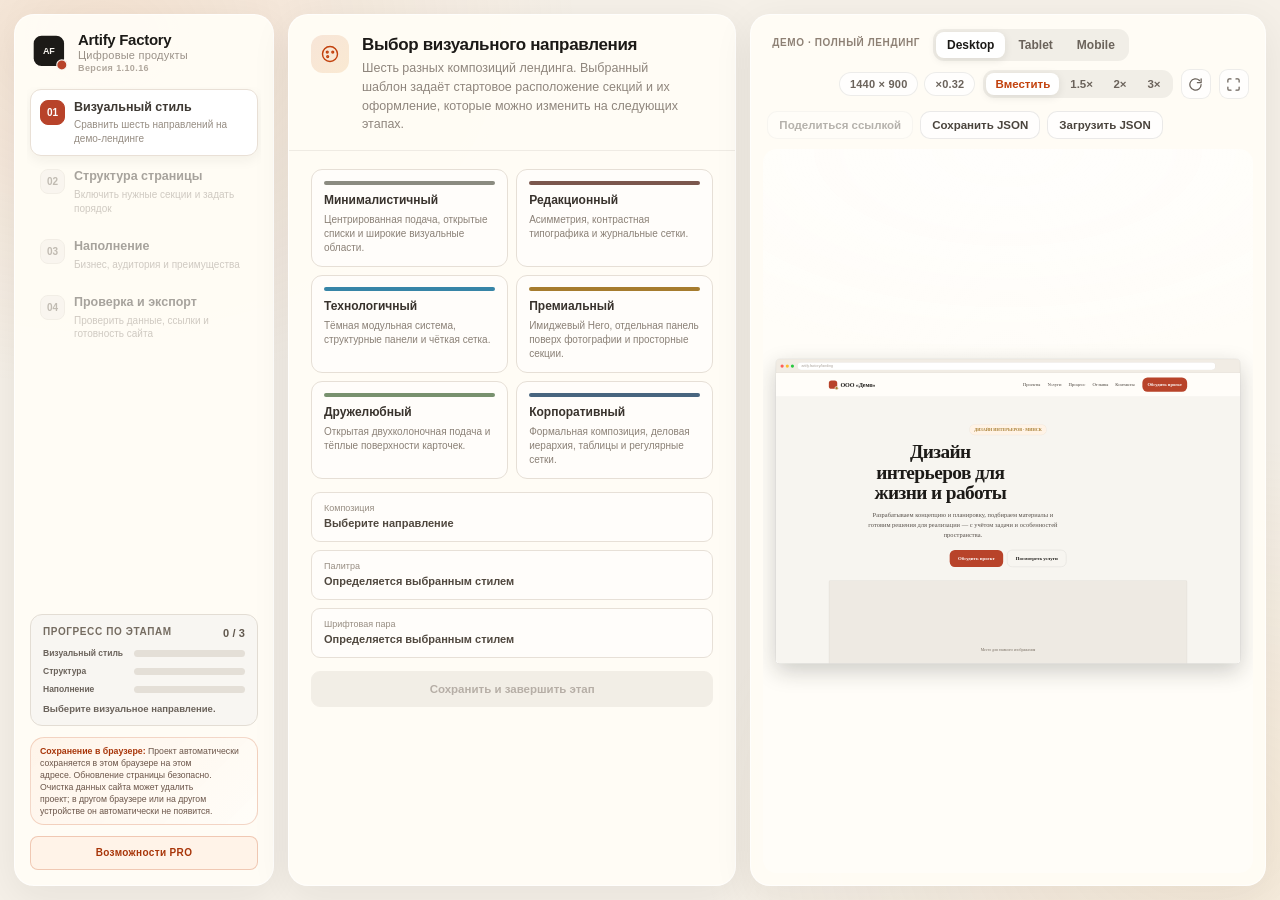
==== commit f20900f8: "1711026_new" ====
--- a/editor/index.html
+++ b/editor/index.html
@@ -3,12 +3,12 @@
 <head>
 <meta charset="utf-8">
 <meta name="viewport" content="width=device-width,initial-scale=1">
-<title>Artify Factory — v3.8.13 · яркая палитра Artify</title>
+<title>Artify Factory — V1.10.13 · шесть композиционных шаблонов · исправление интерфейса</title>
 <style>
   *{box-sizing:border-box}html,body{height:100%;margin:0;overflow:hidden}body{font-family:Inter,-apple-system,BlinkMacSystemFont,'Segoe UI',Roboto,Arial,sans-serif;background:#f5f0e8;color:#1c1a17;-webkit-font-smoothing:antialiased}
   .aurora{position:fixed;inset:0;z-index:0;overflow:hidden;pointer-events:none}.blob{position:absolute;border-radius:50%;filter:blur(90px);opacity:.5;animation:drift 22s ease-in-out infinite alternate}.b1{width:520px;height:520px;background:#f0a26b;top:-170px;left:-130px}.b2{width:620px;height:620px;background:#f7c98b;bottom:-240px;right:-170px;animation-delay:-7s}.b3{width:440px;height:440px;background:#c2410c;opacity:.2;top:34%;left:44%;animation-delay:-14s}@keyframes drift{0%{transform:translate(0,0) scale(1)}50%{transform:translate(60px,-40px) scale(1.12)}100%{transform:translate(-40px,50px) scale(.95)}}
   .app{position:relative;z-index:1;display:grid;grid-template-columns:260px 1fr 1.15fr;gap:14px;height:100vh;padding:14px}.panel{background:rgba(255,252,245,.78);-webkit-backdrop-filter:blur(18px) saturate(140%);backdrop-filter:blur(18px) saturate(140%);border:1px solid rgba(255,255,255,.7);box-shadow:0 10px 40px rgba(28,26,23,.07);border-radius:20px;min-height:0;min-width:0}
-  .sidebar{display:flex;flex-direction:column;gap:12px;padding:16px;overflow:hidden}.logo{display:flex;align-items:center;gap:10px}.logo svg{width:36px;height:36px;flex:none}.logo .lg-t{display:block;font-size:15px;letter-spacing:-.02em;line-height:1.15;font-weight:800;color:#1c1a17}.logo .lg-s{display:block;font-size:11px;color:#9a9188;letter-spacing:.02em;margin-top:1px}
+  .sidebar{display:flex;flex-direction:column;gap:12px;padding:16px;overflow:hidden}.logo{display:flex;align-items:center;gap:10px;min-width:0}.logo svg{width:36px;height:36px;flex:none}.logo-copy{display:flex;flex-direction:column;align-items:flex-start;justify-content:center;min-width:0}.logo .lg-t{display:block;font-size:15px;letter-spacing:-.02em;line-height:1.15;font-weight:800;color:#1c1a17}.logo .lg-s{display:block;font-size:11px;color:#9a9188;letter-spacing:.02em;line-height:1.15;margin-top:1px}.logo .lg-version{display:block;font-size:9px;color:#b0a79d;letter-spacing:.045em;line-height:1.1;margin-top:2px;font-weight:600}
   .quality{display:flex;align-items:center;gap:12px;padding:10px;border-radius:14px;background:rgba(255,255,255,.6);border:1px solid rgba(28,26,23,.06)}.ring-wrap{position:relative;width:64px;height:64px;flex:none}.ring{width:64px;height:64px;transform:rotate(-90deg)}.ring circle{fill:none;stroke-width:6;stroke-linecap:round}.ring-bg{stroke:rgba(28,26,23,.09)}.ring-fg{stroke:#c2410c;transition:stroke-dashoffset .35s ease}.ring-num{position:absolute;inset:0;display:grid;place-items:center;font-size:13px;font-weight:800;letter-spacing:-.03em}.q-right{min-width:0;flex:1}.q-title{font-size:11px;font-weight:700;color:#9a9188;text-transform:uppercase;letter-spacing:.08em;margin-bottom:6px}.q-row{display:flex;gap:5px}.q-dot{width:22px;height:22px;border-radius:7px;flex:none;display:grid;place-items:center;font-size:9px;font-weight:800;background:rgba(28,26,23,.07);color:#a9a199;transition:.2s;cursor:default}.q-dot.on{background:#65a30d;color:#fff;box-shadow:0 3px 10px rgba(101,163,13,.35)}
   .tree{flex:1;overflow-y:auto;min-height:0;margin:0 -4px;padding:0 4px}.tg-title{font-size:10.5px;font-weight:800;letter-spacing:.1em;text-transform:uppercase;color:#a9a199;margin:12px 0 6px 8px}.tg-title:first-child{margin-top:2px}.tree-item{display:flex;align-items:center;gap:9px;padding:8px 9px;border-radius:11px;cursor:pointer;transition:.15s;user-select:none}.tree-item:hover{background:rgba(255,255,255,.75)}.tree-item.active{background:#fff;box-shadow:0 4px 14px rgba(28,26,23,.08)}.ti-ico{width:17px;height:17px;flex:none;color:#8f867d}.ti-ico svg{width:17px;height:17px;display:block}.tree-item.active .ti-ico{color:#c2410c}.ti-lbl{font-size:13.5px;font-weight:600;flex:1;white-space:nowrap;overflow:hidden;text-overflow:ellipsis}.ti-ok{width:16px;height:16px;border-radius:50%;background:#65a30d;color:#fff;font-size:10px;display:grid;place-items:center;flex:none;font-weight:800}
   .sw{width:38px;height:22px;border-radius:999px;background:rgba(28,26,23,.16);position:relative;cursor:pointer;transition:.2s;flex:none;border:0;padding:0}.sw::after{content:'';position:absolute;top:3px;left:3px;width:16px;height:16px;border-radius:50%;background:#fff;transition:.2s;box-shadow:0 1px 3px rgba(0,0,0,.25)}.sw.on{background:#65a30d}.sw.on::after{transform:translateX(16px)}.sw-mini{width:30px;height:18px}.sw-mini::after{width:12px;height:12px;top:3px;left:3px}.sw-mini.on::after{transform:translateX(12px)}
@@ -16,21 +16,21 @@
   .field{margin-bottom:17px}.field>label{display:block;font-size:12.5px;font-weight:700;color:#6b635b;margin-bottom:7px}.req{color:#c2410c}.inp{width:100%;padding:11px 13px;border:1px solid rgba(28,26,23,.13);border-radius:10px;background:rgba(255,255,255,.85);font:inherit;font-size:14px;color:#141210;outline:none;transition:.15s}.inp:focus{border-color:#c2410c;box-shadow:0 0 0 3px rgba(194,65,12,.12);background:#fff}.inp::placeholder,textarea.inp::placeholder{color:#d9d3cb;opacity:1;font-weight:400;font-style:normal}textarea.inp{resize:vertical;min-height:72px;line-height:1.5}select.inp{appearance:none;background-image:linear-gradient(45deg,transparent 50%,#8f867d 50%),linear-gradient(135deg,#8f867d 50%,transparent 50%);background-position:calc(100% - 17px) 18px,calc(100% - 12px) 18px;background-size:5px 5px,5px 5px;background-repeat:no-repeat;padding-right:34px}.hint{font-size:11.5px;color:#141210;margin-top:6px;line-height:1.45;opacity:.75}.fld-row{display:flex;align-items:center;gap:14px;justify-content:space-between}.fld-row .txt{min-width:0}.fld-row label{margin-bottom:4px}
   .chips{display:flex;flex-wrap:wrap;gap:7px}.chip{padding:7px 12px;border-radius:999px;border:1px solid rgba(28,26,23,.13);background:rgba(255,255,255,.7);font:inherit;font-size:12.5px;cursor:pointer;color:#4a443d;transition:.15s}.chip:hover{border-color:rgba(194,65,12,.4)}.chip.on{background:#c2410c;border-color:#c2410c;color:#fff}.chip-extra{padding:12px 12px 12px 14px;border-left:3px solid rgba(194,65,12,.35);background:linear-gradient(90deg,rgba(194,65,12,.045),transparent 70%);border-radius:0 10px 10px 0;margin-bottom:17px}.chip-extra>label{display:block;font-size:12.5px;font-weight:700;color:#a8360a;margin-bottom:7px}.col-row{display:flex;gap:10px;align-items:center}.col-row input[type=color]{width:46px;height:42px;padding:3px;border-radius:10px;border:1px solid rgba(28,26,23,.13);background:rgba(255,255,255,.85);cursor:pointer;flex:none}.col-row .hex{flex:1;font-family:ui-monospace,Menlo,Consolas,monospace;font-size:13px}
   .preview{display:flex;flex-direction:column;overflow:hidden;padding:12px;position:relative}.pv-top{display:flex;align-items:center;gap:8px;padding:2px 4px 12px;flex-wrap:wrap}.seg{display:flex;background:rgba(28,26,23,.06);border-radius:11px;padding:3px;gap:2px}.seg button{border:0;background:transparent;font:inherit;font-size:12px;font-weight:600;padding:6px 11px;border-radius:8px;cursor:pointer;color:#6b635b;transition:.15s}.seg button.on{background:#fff;color:#1c1a17;box-shadow:0 2px 8px rgba(28,26,23,.1)}.pv-chips{display:flex;gap:6px;margin-left:auto}.pv-chip{font-size:11px;font-weight:700;padding:5px 10px;border-radius:999px;background:rgba(255,255,255,.8);border:1px solid rgba(28,26,23,.08);color:#6b635b;letter-spacing:.02em}.zoom-group{display:flex;gap:2px;align-items:center;background:rgba(28,26,23,.06);border-radius:11px;padding:3px}.zoom-group button{border:0;background:transparent;font:inherit;font-size:11.5px;font-weight:700;padding:5px 9px;border-radius:8px;cursor:pointer;color:#6b635b;transition:.15s;min-width:32px}.zoom-group button.on{background:#fff;color:#c2410c;box-shadow:0 2px 8px rgba(28,26,23,.1)}.pv-btn{width:30px;height:30px;border-radius:9px;border:1px solid rgba(28,26,23,.08);background:rgba(255,255,255,.8);cursor:pointer;display:grid;place-items:center;color:#6b635b;transition:.15s;font-size:15px;font-weight:700;font-family:inherit}.pv-btn:hover{background:#fff;color:#c2410c}.pv-btn svg{width:15px;height:15px}
-  .stage{position:relative;flex:1;min-height:0;overflow:auto;display:flex;border-radius:14px;background:radial-gradient(600px 300px at 50% 0%,rgba(255,255,255,.6),transparent 70%),rgba(255,255,255,.35);transition:opacity .16s ease;padding:13px;scrollbar-width:thin;scrollbar-color:rgba(28,26,23,.22) transparent}.stage.fade{opacity:0}.stage::-webkit-scrollbar{width:8px;height:8px}.stage::-webkit-scrollbar-track{background:transparent}.stage::-webkit-scrollbar-thumb{background:rgba(28,26,23,.22);border-radius:4px}.stage::-webkit-scrollbar-thumb:hover{background:rgba(28,26,23,.35)}.frame-wrap{position:relative;margin:auto;flex:none}.device{position:absolute;top:0;left:0;transform-origin:top left;background:transparent}.device-body{position:relative;width:100%;height:100%;display:flex;flex-direction:column;overflow:hidden;background:#fff}.side-btn{position:absolute;display:none;background:#141210;box-shadow:inset 0 0 0 1px #2b2825;pointer-events:none}.device[data-device="desktop"] .device-body{border-radius:12px;border:1px solid rgba(28,26,23,.14);box-shadow:0 24px 70px rgba(28,26,23,.22)}.d-chrome{display:flex;align-items:center;gap:10px;height:44px;background:#f1ece4;border-bottom:1px solid rgba(28,26,23,.08);padding:0 14px;flex:none}.dots{display:flex;gap:6px;flex:none}.dots i{width:10px;height:10px;border-radius:50%;display:block}.url{flex:1;height:24px;border-radius:12px;background:#fff;border:1px solid rgba(28,26,23,.07);font-size:11px;color:#a9a199;display:flex;align-items:center;padding:0 12px;white-space:nowrap;overflow:hidden}.d-spacer{width:52px;flex:none}.device[data-device="tablet"] .device-body{border:16px solid #141210;border-radius:34px;background:#141210;box-shadow:0 30px 80px rgba(28,26,23,.32),inset 0 0 0 1px #2b2825,inset 0 0 0 3px #0a0907}.device[data-device="tablet"] .d-chrome{display:flex;align-items:center;justify-content:center;height:42px;background:#141210;border:0;flex:none}.device[data-device="tablet"] .cam{width:7px;height:7px;border-radius:50%;background:radial-gradient(circle at 35% 35%,#4d4d59 0%,#1a1a22 70%);box-shadow:inset 0 0 2px rgba(120,160,255,.45),0 0 1px rgba(0,0,0,.9);display:block}.device[data-device="tablet"] .side-btn{display:block}.device[data-device="tablet"] .sb-power{right:0;top:120px;width:3px;height:62px;border-radius:0 2px 2px 0;transform:translateX(2px)}.device[data-device="tablet"] .sb-vup{right:0;top:52px;width:3px;height:36px;border-radius:0 2px 2px 0;transform:translateX(2px)}.device[data-device="tablet"] .sb-vdn{right:0;top:96px;width:3px;height:36px;border-radius:0 2px 2px 0;transform:translateX(2px)}.device[data-device="tablet"] .sb-mute,.device[data-device="tablet"] .home-ind{display:none}.device[data-device="mobile"] .device-body{border:12px solid #141210;border-radius:46px;background:#141210;box-shadow:0 30px 80px rgba(28,26,23,.32),inset 0 0 0 1px #2b2825,inset 0 0 0 3px #0a0907}.device[data-device="mobile"] .d-chrome{position:absolute;top:0;left:0;right:0;height:54px;background:transparent;border:0;z-index:10;display:flex;align-items:flex-start;justify-content:center;padding-top:11px;pointer-events:none}.device[data-device="mobile"] .island{width:96px;height:28px;border-radius:16px;background:#000;box-shadow:inset 0 0 0 1px #1a1a1e;display:block}.device[data-device="mobile"] .home-ind{position:absolute;bottom:0;left:0;right:0;height:34px;background:transparent;z-index:10;display:flex;justify-content:center;align-items:flex-end;padding-bottom:8px;pointer-events:none}.device[data-device="mobile"] .home-ind i{width:128px;height:5px;border-radius:3px;background:rgba(255,255,255,.85);box-shadow:0 0 2px rgba(0,0,0,.55);display:block}.device[data-device="mobile"] .side-btn{display:block}.device[data-device="mobile"] .sb-power{right:0;top:170px;width:3px;height:76px;border-radius:0 2px 2px 0;transform:translateX(2px)}.device[data-device="mobile"] .sb-vup{left:0;top:120px;width:3px;height:44px;border-radius:2px 0 0 2px;transform:translateX(-2px)}.device[data-device="mobile"] .sb-vdn{left:0;top:172px;width:3px;height:44px;border-radius:2px 0 0 2px;transform:translateX(-2px)}.device[data-device="mobile"] .sb-mute{left:0;top:76px;width:3px;height:28px;border-radius:2px 0 0 2px;transform:translateX(-2px)}.screen{flex:1;min-height:0;position:relative;overflow:hidden;background:#fff}.screen iframe{display:block;border:0;width:100%;height:100%;background:#fff}.home-ind{display:none}
+  .stage{position:relative;flex:1;min-height:0;overflow:auto;display:flex;border-radius:14px;background:radial-gradient(600px 300px at 50% 0%,rgba(255,255,255,.6),transparent 70%),rgba(255,255,255,.35);transition:opacity .16s ease;padding:13px;scrollbar-width:thin;scrollbar-color:rgba(28,26,23,.22) transparent}.stage.fade{opacity:0}.stage::-webkit-scrollbar{width:8px;height:8px}.stage::-webkit-scrollbar-track{background:transparent}.stage::-webkit-scrollbar-thumb{background:rgba(28,26,23,.22);border-radius:4px}.stage::-webkit-scrollbar-thumb:hover{background:rgba(28,26,23,.35)}.frame-wrap{position:relative;margin:auto;flex:none}.device{position:absolute;top:0;left:0;transform-origin:top left;background:transparent}.device-body{position:relative;width:100%;height:100%;display:flex;flex-direction:column;overflow:hidden;background:#fff}.side-btn{position:absolute;display:none;background:#141210;box-shadow:inset 0 0 0 1px #2b2825;pointer-events:none}.device[data-device="desktop"] .device-body{border-radius:12px;border:0;outline:1px solid rgba(28,26,23,.14);box-shadow:0 24px 70px rgba(28,26,23,.22)}.d-chrome{display:flex;align-items:center;gap:10px;height:44px;background:#f1ece4;border-bottom:1px solid rgba(28,26,23,.08);padding:0 14px;flex:none}.dots{display:flex;gap:6px;flex:none}.dots i{width:10px;height:10px;border-radius:50%;display:block}.url{flex:1;height:24px;border-radius:12px;background:#fff;border:1px solid rgba(28,26,23,.07);font-size:11px;color:#a9a199;display:flex;align-items:center;padding:0 12px;white-space:nowrap;overflow:hidden}.d-spacer{width:52px;flex:none}.device[data-device="tablet"] .device-body{border:16px solid #141210;border-radius:34px;background:#141210;box-shadow:0 30px 80px rgba(28,26,23,.32),inset 0 0 0 1px #2b2825,inset 0 0 0 3px #0a0907}.device[data-device="tablet"] .d-chrome{display:flex;align-items:center;justify-content:center;height:42px;background:#141210;border:0;flex:none}.device[data-device="tablet"] .cam{width:7px;height:7px;border-radius:50%;background:radial-gradient(circle at 35% 35%,#4d4d59 0%,#1a1a22 70%);box-shadow:inset 0 0 2px rgba(120,160,255,.45),0 0 1px rgba(0,0,0,.9);display:block}.device[data-device="tablet"] .side-btn{display:block}.device[data-device="tablet"] .sb-power{right:0;top:120px;width:3px;height:62px;border-radius:0 2px 2px 0;transform:translateX(2px)}.device[data-device="tablet"] .sb-vup{right:0;top:52px;width:3px;height:36px;border-radius:0 2px 2px 0;transform:translateX(2px)}.device[data-device="tablet"] .sb-vdn{right:0;top:96px;width:3px;height:36px;border-radius:0 2px 2px 0;transform:translateX(2px)}.device[data-device="tablet"] .sb-mute,.device[data-device="tablet"] .home-ind{display:none}.device[data-device="mobile"] .device-body{border:12px solid #141210;border-radius:46px;background:#141210;box-shadow:0 30px 80px rgba(28,26,23,.32),inset 0 0 0 1px #2b2825,inset 0 0 0 3px #0a0907}.device[data-device="mobile"] .d-chrome{position:absolute;top:0;left:0;right:0;height:54px;background:transparent;border:0;z-index:10;display:flex;align-items:flex-start;justify-content:center;padding-top:11px;pointer-events:none}.device[data-device="mobile"] .island{width:96px;height:28px;border-radius:16px;background:#000;box-shadow:inset 0 0 0 1px #1a1a1e;display:block}.device[data-device="mobile"] .home-ind{position:absolute;bottom:0;left:0;right:0;height:34px;background:transparent;z-index:10;display:flex;justify-content:center;align-items:flex-end;padding-bottom:8px;pointer-events:none}.device[data-device="mobile"] .home-ind i{width:128px;height:5px;border-radius:3px;background:rgba(255,255,255,.85);box-shadow:0 0 2px rgba(0,0,0,.55);display:block}.device[data-device="mobile"] .side-btn{display:block}.device[data-device="mobile"] .sb-power{right:0;top:170px;width:3px;height:76px;border-radius:0 2px 2px 0;transform:translateX(2px)}.device[data-device="mobile"] .sb-vup{left:0;top:120px;width:3px;height:44px;border-radius:2px 0 0 2px;transform:translateX(-2px)}.device[data-device="mobile"] .sb-vdn{left:0;top:172px;width:3px;height:44px;border-radius:2px 0 0 2px;transform:translateX(-2px)}.device[data-device="mobile"] .sb-mute{left:0;top:76px;width:3px;height:28px;border-radius:2px 0 0 2px;transform:translateX(-2px)}.screen{flex:1;min-height:0;position:relative;overflow:hidden;background:#fff}.screen iframe{display:block;border:0;width:100%;height:100%;background:#fff}.home-ind{display:none}
   .overlay{position:fixed;inset:0;z-index:50;background:rgba(28,26,23,.42);-webkit-backdrop-filter:blur(6px);backdrop-filter:blur(6px);display:none;place-items:center;padding:24px}.overlay.on{display:grid}.modal{width:min(760px,100%);max-height:88vh;overflow:auto;background:#fffdf9;border-radius:22px;padding:28px;box-shadow:0 40px 100px rgba(28,26,23,.4);position:relative}.modal h2{margin:0 0 6px;font-size:22px;letter-spacing:-.02em}.modal>.sub{margin:0 0 22px;color:#8f867d;font-size:13.5px}.modal-x{position:absolute;top:16px;right:16px;width:32px;height:32px;border-radius:10px;border:0;background:rgba(28,26,23,.06);cursor:pointer;font-size:17px;color:#6b635b;display:grid;place-items:center;line-height:1}.modal-x:hover{background:rgba(28,26,23,.12)}.plans{display:grid;grid-template-columns:1fr 1fr;gap:14px}.plan{border-radius:16px;padding:20px;border:1px solid rgba(28,26,23,.09);background:#fff}.plan.pro{border-color:rgba(194,65,12,.35);background:linear-gradient(160deg,#fff7f0,#fffdf9);box-shadow:0 12px 34px rgba(194,65,12,.12)}.plan h3{margin:0 0 4px;font-size:16px}.plan .tag{font-size:11px;font-weight:800;letter-spacing:.09em;text-transform:uppercase;color:#a9a199}.plan.pro .tag{color:#c2410c}.plan ul{list-style:none;padding:0;margin:14px 0 0;display:flex;flex-direction:column;gap:9px}.plan li{display:flex;gap:9px;font-size:13.5px;color:#4a443d;line-height:1.4}.plan li i{width:17px;height:17px;border-radius:50%;flex:none;display:grid;place-items:center;font-style:normal;font-size:10px;font-weight:800;margin-top:1px;background:rgba(28,26,23,.09);color:#8f867d}.plan.pro li i{background:#65a30d;color:#fff}.plan .price{margin-top:16px;font-size:20px;font-weight:800;letter-spacing:-.02em}
   .pv-actions{display:flex;gap:7px;flex-wrap:wrap;padding:0 4px 10px}.act{border:1px solid rgba(28,26,23,.09);background:rgba(255,255,255,.82);font:inherit;font-size:11.5px;font-weight:600;color:#4a443d;padding:7px 11px;border-radius:10px;cursor:pointer;transition:.15s}.act:hover{background:#fff;border-color:rgba(194,65,12,.35);color:#c2410c}.act.primary{background:#c2410c;border-color:#c2410c;color:#fff}.act.primary:hover{background:#a8360a;color:#fff}.act:disabled{opacity:.4;cursor:not-allowed;filter:grayscale(.35)}.act:disabled:hover{background:rgba(255,255,255,.82);border-color:rgba(28,26,23,.09);color:#4a443d}.toast{position:fixed;left:50%;bottom:26px;transform:translate(-50%,20px);background:#1c1a17;color:#fff;padding:11px 18px;border-radius:12px;font-size:13px;font-weight:600;opacity:0;pointer-events:none;transition:.25s;z-index:80}.toast.on{opacity:1;transform:translate(-50%,0)}.empty-note{position:absolute;top:50%;left:50%;transform:translate(-50%,-50%);background:rgba(28,26,23,.88);color:#fff;font-size:12.5px;font-weight:600;padding:11px 18px;border-radius:999px;z-index:6;text-align:center;box-shadow:0 12px 30px rgba(28,26,23,.32);pointer-events:none;max-width:70%;line-height:1.4}.js-error{position:fixed;top:8px;left:50%;transform:translateX(-50%);background:#7f1d1d;color:#fff;padding:10px 16px;border-radius:10px;font-size:12px;z-index:999;max-width:90%;font-family:monospace}
 </style>
 
 
 </head>
-<body data-af-review-version="3.8.13">
+<body data-af-review-version="3.8.15-review-v1.10.13" data-af-build="SIX-COMPOSITIONAL-TEMPLATES-AND-SESSION-STATE-FIX">
 <div class="aurora"><div class="blob b1"></div><div class="blob b2"></div><div class="blob b3"></div></div>
 <div class="app">
   <aside class="panel sidebar">
-    <div class="logo"><svg viewBox="0 0 64 64"><rect x="3" y="3" width="54" height="54" rx="14" fill="#1C1A17"/><text x="30" y="36" text-anchor="middle" fill="#F7F4EF" font-family="Inter, Arial, sans-serif" font-size="16" font-weight="800" letter-spacing="-0.32">AF</text><circle cx="53" cy="55" r="9" fill="#B8432A" stroke="#F7F4EF" stroke-width="2"/></svg><div><span class="lg-t">Artify Factory</span><span class="lg-s">цифровые продукты</span></div></div>
+    <div class="logo"><svg viewBox="0 0 64 64" aria-hidden="true"><rect x="3" y="3" width="54" height="54" rx="14" fill="#1C1A17"/><text x="30" y="36" text-anchor="middle" fill="#F7F4EF" font-family="Inter, Arial, sans-serif" font-size="16" font-weight="800" letter-spacing="-0.32">AF</text><circle cx="53" cy="55" r="9" fill="#B8432A" stroke="#F7F4EF" stroke-width="2"/></svg><div class="logo-copy"><span class="lg-t">Artify Factory</span><span class="lg-s">Цифровые продукты</span><span class="lg-version">Версия 1.10.12</span></div></div>
     <div class="tree" id="tree"></div>
-    <section class="quality" aria-label="Прогресс заполнения">
-      <div class="q-head"><div class="q-title">Прогресс заполнения</div><strong class="q-count" id="qCount">0 / 3</strong></div>
+    <section class="quality" aria-label="Прогресс по этапам">
+      <div class="q-head"><div class="q-title">Прогресс по этапам</div><strong class="q-count" id="qCount">0 / 3</strong></div>
       <div class="q-row" id="qRow" role="group" aria-label="Три этапа проекта"></div>
       <div class="af-progress-summary" id="afProgressSummary">Данные есть в 0 из 5 разделов</div>
     </section>
@@ -41,7 +41,7 @@
   </aside>
   <main class="panel center"><div class="ch-head" id="chHead"></div><div class="ch-body" id="chBody"></div></main>
   <section class="panel preview" id="previewPanel">
-    <div class="pv-top"><div class="seg" id="seg"><button data-d="desktop">Desktop</button><button data-d="tablet">Tablet</button><button data-d="mobile">Mobile</button></div><div class="pv-chips"><span class="pv-chip" id="chipSize">1440 × 900</span><span class="pv-chip" id="chipScale">×1.00</span></div><div class="zoom-group" id="zoomGroup"><button data-z="1" class="on">1×</button><button data-z="1.5">1.5×</button><button data-z="2">2×</button><button data-z="3">3×</button></div><button class="pv-btn" id="refreshBtn" title="Обновить"><svg viewBox="0 0 24 24" fill="none" stroke="currentColor" stroke-width="2" stroke-linecap="round" stroke-linejoin="round"><path d="M21 12a9 9 0 1 1-2.64-6.36"/><path d="M21 3v6h-6"/></svg></button><button class="pv-btn" id="fsBtn" title="На весь экран"><svg viewBox="0 0 24 24" fill="none" stroke="currentColor" stroke-width="2" stroke-linecap="round" stroke-linejoin="round"><path d="M8 3H5a2 2 0 0 0-2 2v3M16 3h3a2 2 0 0 1 2 2v3M16 21h3a2 2 0 0 0 2-2v-3M8 21H5a2 2 0 0 1-2-2v-3"/></svg></button></div>
+    <div class="pv-top"><div class="seg" id="seg"><button data-d="desktop">Desktop</button><button data-d="tablet">Tablet</button><button data-d="mobile">Mobile</button></div><div class="pv-chips"><span class="pv-chip" id="chipSize">1440 × 900</span><span class="pv-chip" id="chipScale">×1.00</span></div><div class="zoom-group" id="zoomGroup"><button data-z="1" class="on" title="Подогнать устройство по размеру области предпросмотра">Вместить</button><button data-z="1.5" title="Увеличить относительно подогнанного размера">1.5×</button><button data-z="2" title="Увеличить в два раза относительно подогнанного размера">2×</button><button data-z="3" title="Увеличить в три раза относительно подогнанного размера">3×</button></div><button class="pv-btn" id="refreshBtn" title="Обновить"><svg viewBox="0 0 24 24" fill="none" stroke="currentColor" stroke-width="2" stroke-linecap="round" stroke-linejoin="round"><path d="M21 12a9 9 0 1 1-2.64-6.36"/><path d="M21 3v6h-6"/></svg></button><button class="pv-btn" id="fsBtn" title="На весь экран"><svg viewBox="0 0 24 24" fill="none" stroke="currentColor" stroke-width="2" stroke-linecap="round" stroke-linejoin="round"><path d="M8 3H5a2 2 0 0 0-2 2v3M16 3h3a2 2 0 0 1 2 2v3M16 21h3a2 2 0 0 0 2-2v-3M8 21H5a2 2 0 0 1-2-2v-3"/></svg></button></div>
     <div class="pv-actions"><button class="act primary" id="dlBtn">Скачать HTML</button><button class="act" id="shareBtn" disabled title="Планируется для PRO">Поделиться ссылкой</button><button class="act" id="saveJson" disabled title="Планируется для PRO">Сохранить JSON</button><button class="act" id="loadJson" disabled title="Планируется для PRO">Загрузить JSON</button><input type="file" id="jsonFile" accept="application/json" hidden></div>
     <div class="stage" id="stage"><div class="frame-wrap" id="frameWrap"><div class="device" id="deviceEl" data-device="desktop"><span class="side-btn sb-power"></span><span class="side-btn sb-vup"></span><span class="side-btn sb-vdn"></span><span class="side-btn sb-mute"></span><div class="device-body"><div class="d-chrome" id="chromeEl"></div><div class="screen"><iframe id="pframe" title="Предпросмотр лендинга"></iframe></div><div class="home-ind"><i></i></div></div></div></div></div>
     <div class="empty-note" id="emptyNote" style="display:none">Все секции выключены.<br>Включите нужные тумблеры в дереве слева.</div>
@@ -51,8 +51,8 @@
 <div class="toast" id="toast"></div>
 <script>
 /* Artify Factory MVP 01 — editor core */
-var LS_KEY='artify-state-v380-section-library',RING_LEN=2*Math.PI*26,zoomMul=1,currentScale=1,saveTimer,previewTimer;
-var DEVICES={desktop:{screenW:1440,screenH:900,chromeH:44,borderW:0,overlayChrome:false,name:'Desktop'},tablet:{screenW:834,screenH:1194,chromeH:42,borderW:16,overlayChrome:false,name:'Tablet'},mobile:{screenW:393,screenH:852,chromeH:0,borderW:12,overlayChrome:true,name:'Mobile'}};
+var LS_KEY='artify-state-two-columns-review-v1-8',LEGACY_LS_KEY='artify-state-two-columns-review-v1-4',RING_LEN=2*Math.PI*26,zoomMul=1,currentScale=1,saveTimer,previewTimer;
+var DEVICES={desktop:{screenW:1440,screenH:900,chromeH:44,borderW:0,overlayChrome:false,name:'Desktop'},tablet:{screenW:834,screenH:1194,chromeH:42,borderW:16,overlayChrome:false,name:'Tablet'},mobile:{screenW:430,screenH:932,chromeH:0,borderW:12,overlayChrome:true,name:'iPhone 15 Pro Max'}};
 function devTotal(d){var x=DEVICES[d];return{w:x.screenW+2*x.borderW,h:x.screenH+2*x.borderW+(x.overlayChrome?0:x.chromeH)}}
 var FONTS=[{v:'Inter, system-ui, sans-serif',l:'Inter'},{v:'Manrope, system-ui, sans-serif',l:'Manrope'},{v:"Georgia, 'Times New Roman', serif",l:'Georgia'},{v:"'Times New Roman', Times, serif",l:'Times New Roman'},{v:'Arial, Helvetica, sans-serif',l:'Arial'},{v:'Verdana, Geneva, sans-serif',l:'Verdana'},{v:"'Trebuchet MS', sans-serif",l:'Trebuchet MS'},{v:"'Courier New', Courier, monospace",l:'Courier New'}];
 var ICONS={building:'<path d="M3 21h18M6 21V5a1 1 0 0 1 1-1h6a1 1 0 0 1 1 1v16M14 21V9h3a1 1 0 0 1 1 1v11M9 8h2M9 12h2M9 16h2"/>',users:'<path d="M16 21v-2a4 4 0 0 0-4-4H6a4 4 0 0 0-4 4v2"/><circle cx="9" cy="7" r="4"/><path d="M22 21v-2a4 4 0 0 0-3-3.87M16 3.13a4 4 0 0 1 0 7.75"/>',sparkle:'<path d="M12 3l1.9 5.1L19 10l-5.1 1.9L12 17l-1.9-5.1L5 10l5.1-1.9L12 3z"/><path d="M19 15l.9 2.1L22 18l-2.1.9L19 21l-.9-2.1L16 18l2.1-.9L19 15z"/>',palette:'<circle cx="12" cy="12" r="9"/><circle cx="8.7" cy="9.6" r="1.1"/><circle cx="15.3" cy="9.6" r="1.1"/><circle cx="9.2" cy="15" r="1.1"/>',layout:'<rect x="3" y="4" width="18" height="16" rx="2"/><path d="M3 9h18M7 6.5h.01"/>',image:'<rect x="3" y="4" width="18" height="16" rx="2"/><circle cx="8.5" cy="9.5" r="1.5"/><path d="M21 16l-5-5-9 9"/>',chart:'<path d="M3 21h18M7 21V10M12 21V4M17 21v-7"/>',box:'<path d="M21 8l-9-5-9 5 9 5 9-5z"/><path d="M3 8v8l9 5 9-5V8M12 13v8"/>',route:'<circle cx="6" cy="6" r="2.5"/><circle cx="18" cy="18" r="2.5"/><path d="M6 8.5V15a3 3 0 0 0 3 3h6"/>',briefcase:'<rect x="3" y="7" width="18" height="13" rx="2"/><path d="M8 7V5a2 2 0 0 1 2-2h4a2 2 0 0 1 2 2v2M3 12h18"/>',shield:'<path d="M12 3l7 3v6c0 4.5-3 7.7-7 9-4-1.3-7-4.5-7-9V6l7-3zM9 12l2 2 4-4"/>',help:'<circle cx="12" cy="12" r="9"/><path d="M9.5 9.5a2.5 2.5 0 1 1 3.5 2.3c-.6.3-1 .9-1 1.6v.3M12 17h.01"/>',mail:'<rect x="3" y="5" width="18" height="14" rx="2"/><path d="M3.5 7l8.5 6 8.5-6"/>',bottom:'<rect x="3" y="4" width="18" height="16" rx="2"/><path d="M3 15h18"/>'};
@@ -60,46 +60,114 @@
 Object.assign(ICONS,{message:'<path d="M21 11.5a8.4 8.4 0 0 1-.9 3.8 8.5 8.5 0 0 1-7.6 4.7 8.4 8.4 0 0 1-3.8-.9L3 21l1.9-5.7a8.4 8.4 0 0 1-.9-3.8A8.5 8.5 0 0 1 8.7 3.9a8.4 8.4 0 0 1 3.8-.9h.5a8.5 8.5 0 0 1 8 8v.5z"/>',gallery:'<rect x="3" y="3" width="18" height="18" rx="2"/><circle cx="8.5" cy="8.5" r="1.5"/><path d="m21 15-5-5L5 21"/>',tag:'<path d="M20.6 13.4 11 3.8H4v7l9.6 9.6a2 2 0 0 0 2.8 0l4.2-4.2a2 2 0 0 0 0-2.8z"/><circle cx="7.5" cy="7.5" r=".8"/>',megaphone:'<path d="m3 11 18-5v12L3 13v-2z"/><path d="M11.6 15.4 13 21H8l-1.6-7.6"/><path d="M21 10a2 2 0 0 1 0 4"/>'});
 var HINT={text:'Короткое значение — попадёт в соответствующий текст лендинга.',textarea:'Развёрнутый текст. Можно писать в несколько строк.',select:'Выберите один подходящий вариант из списка.',color:'Выберите цвет — он применится к оформлению лендинга.',toggle:'Включите или выключите эту опцию.',chips:'Отметьте один или несколько подходящих вариантов.',lines:'Одна строка — один элемент списка.',pipes:'Одна строка — один элемент. Значения разделяйте символом «|».'};
 var BLOCKS=[
-{id:'business',group:'project',label:'Бизнес',icon:'building',desc:'Базовые сведения о компании: название, сфера, предложение и контакты.',fields:[{k:'brandName',t:'text',l:'Название бренда',req:true,ph:'Введите название бренда'},{k:'industry',t:'text',l:'Сфера деятельности',req:true,ph:'Введите сферу деятельности'},{k:'whatSell',t:'textarea',l:'Что вы продаёте',req:true,ph:'Опишите, что вы продаёте'},{k:'phone',t:'text',l:'Телефон',req:true,ph:'Введите телефон'},{k:'email',t:'text',l:'E-mail',req:true,ph:'Введите e-mail'}]},
-{id:'audience',group:'project',label:'Аудитория',icon:'users',desc:'Кому адресован лендинг, какие у людей задачи и боли.',fields:[{k:'audienceTypes',t:'chips',l:'Типы аудитории',req:true,options:['Частные лица','Малый бизнес','Средний бизнес','Крупные компании','Госсектор','Партнёры']},{k:'audienceDesc',t:'textarea',l:'Описание аудитории',req:true,ph:'Опишите вашу аудиторию'},{k:'pains',t:'textarea',l:'Боли и проблемы',req:true,ph:'Опишите боли и проблемы клиентов'},{k:'criteria',t:'textarea',l:'Критерии выбора',req:true,ph:'Опишите критерии выбора'},{k:'goal',t:'select',l:'Цель лендинга',req:true,options:['Заявка','Звонок','Покупка','Регистрация','Подписка','Консультация']}]},
-{id:'diff',group:'project',label:'Отличия',icon:'sparkle',desc:'Чем вы отличаетесь от конкурентов и что гарантируете клиенту.',fields:[{k:'diff1',t:'text',l:'Отличие №1',req:true,ph:'Введите первое отличие'},{k:'diff2',t:'text',l:'Отличие №2',req:true,ph:'Введите второе отличие'},{k:'guarantees',t:'textarea',l:'Гарантии',req:true,ph:'Опишите ваши гарантии'}]},
-{id:'design',group:'project',label:'Визуальный стиль',icon:'palette',desc:'Визуальный стиль будущего лендинга: сначала стиль, затем цвета и шрифт.',fields:[{k:'styleVibe',t:'chips',l:'Стиль',req:true,single:true,hint:'Выберите один стиль — цвета подставятся автоматически, далее их можно изменить.',options:['Минимализм','Технологичный','Премиальный','Дружелюбный','Строгий','Яркий'],presets:{'Минимализм':{primary:'#c2410c',accent:'#d97706'},'Технологичный':{primary:'#2563eb',accent:'#0ea5e9'},'Премиальный':{primary:'#1c1917',accent:'#a16207'},'Дружелюбный':{primary:'#db2777',accent:'#f97316'},'Строгий':{primary:'#334155',accent:'#64748b'},'Яркий':{primary:'#dc2626',accent:'#eab308'}}},{k:'primaryColor',t:'color',l:'Основной цвет',req:true},{k:'accentColor',t:'color',l:'Акцентный цвет',req:true},{k:'fontFamily',t:'select',l:'Шрифт',req:true,options:['Inter','Manrope','Georgia','Times New Roman','Arial','Verdana','Trebuchet MS','Courier New']},{k:'scrollytelling',t:'toggle',l:'Скроллителлинг (анимации при прокрутке)',hint:'Плавное появление секций, когда пользователь прокручивает страницу. Делает лендинг «живее».'}]},
-{id:'header',group:'struct',label:'Шапка',icon:'layout',toggle:true,desc:'Верхняя навигация лендинга: меню, телефон и кнопка действия.',fields:[{k:'headerNav',t:'text',l:'Пункты меню (через запятую, до 10)',req:true,ph:'Например: Возможности, Процесс, Кейсы'},{k:'showPhoneInHeader',t:'toggle',l:'Показывать телефон'},{k:'showCtaInHeader',t:'toggle',l:'Показывать CTA-кнопку'}]},
-{id:'hero',group:'struct',label:'Hero',icon:'image',toggle:true,desc:'Первый экран: бейдж, заголовок, подзаголовок и две кнопки.',fields:[{k:'heroBadge',t:'text',l:'Бейдж над заголовком',ph:'Например: Запуск за 5 дней'},{k:'heroTitle',t:'textarea',l:'Заголовок',req:true,ph:'Введите заголовок первого экрана'},{k:'heroSubtitle',t:'textarea',l:'Подзаголовок',req:true,ph:'Введите подзаголовок'},{k:'ctaPrimary',t:'text',l:'Текст главной кнопки',req:true,ph:'Например: Оставить заявку'}]},
-{id:'stats',group:'struct',label:'Цифры',icon:'chart',toggle:true,desc:'Ключевые показатели компании в виде числовых карточек.',fields:[{k:'stats',t:'textarea',l:'Цифры',req:true,ph:'число | пояснение',hint:HINT.pipes}]},
-{id:'products',group:'struct',label:'Продукты',icon:'box',toggle:true,desc:'Товары или услуги с ценой и коротким описанием.',fields:[{k:'productsTitle',t:'text',l:'Заголовок раздела',req:true,ph:'Введите заголовок раздела'},{k:'productsList',t:'textarea',l:'Список продуктов',req:true,ph:'название | цена | описание',hint:HINT.pipes}]},
-{id:'process',group:'struct',label:'Процесс',icon:'route',toggle:true,desc:'Этапы работы с клиентом и сроки по каждому шагу.',fields:[{k:'processTitle',t:'text',l:'Заголовок раздела',req:true,ph:'Введите заголовок раздела'},{k:'processSteps',t:'textarea',l:'Шаги процесса',req:true,ph:'шаг | описание | срок',hint:HINT.pipes}]},
-{id:'cases',group:'struct',label:'Кейсы',icon:'briefcase',toggle:true,desc:'Примеры работ: задача клиента и достигнутый результат.',fields:[{k:'casesTitle',t:'text',l:'Заголовок раздела',req:true,ph:'Введите заголовок раздела'},{k:'casesList',t:'textarea',l:'Список кейсов',req:true,ph:'название | задача | результат',hint:HINT.pipes}]},
-{id:'trust',group:'struct',label:'Доверие',icon:'shield',toggle:true,desc:'Факторы доверия: гарантии, документы, преимущества.',fields:[{k:'trustTitle',t:'text',l:'Заголовок раздела',req:true,ph:'Введите заголовок раздела'},{k:'trustList',t:'textarea',l:'Пункты доверия',req:true,ph:'Одна строка — один пункт доверия',hint:HINT.lines}]},
-{id:'faq',group:'struct',label:'FAQ',icon:'help',toggle:true,desc:'Частые вопросы клиентов и короткие ответы на них.',fields:[{k:'faqList',t:'textarea',l:'Вопросы и ответы',req:true,ph:'вопрос | ответ',hint:HINT.pipes}]},
-{id:'form',group:'struct',label:'Форма заявки',icon:'mail',toggle:true,desc:'Набор полей, которые клиент заполняет для связи с вами.',fields:[{k:'formsList',t:'chips',l:'Поля формы',req:true,options:['Имя','Телефон','E-mail','Компания','Комментарий','Бюджет','Город','Сайт','Мессенджер','Согласие'],extras:{'Телефон':{k:'formPhoneNumber',t:'text',l:'Номер телефона для формы',ph:'+375 XX XXX-XX-XX'},'E-mail':{k:'formEmailAddress',t:'text',l:'E-mail для формы',ph:'name@company.by'},'Мессенджер':{k:'formMessenger',t:'text',l:'Данные мессенджера',ph:'@username, ссылка или номер',hint:'Куда писать клиенту: ник, ссылка на чат или номер'},'Сайт':{k:'formSiteUrl',t:'text',l:'Адрес сайта для формы',ph:'https://example.by'},'Город':{k:'formCityDefault',t:'text',l:'Город по умолчанию',ph:'Минск'}}}]},
-{id:'footer',group:'struct',label:'Подвал',icon:'bottom',toggle:true,desc:'Нижняя часть лендинга: описание, колонки, контакты.',fields:[{k:'footerAbout',t:'textarea',l:'Описание в подвале',req:true,ph:'Опишите компанию в двух словах'},{k:'footerColumns',t:'chips',l:'Колонки подвала',req:true,options:['Контакты','Соцсети','Режим работы','Реквизиты'],extras:{'Контакты':{k:'footerContacts',t:'textarea',l:'Контактные данные',ph:'Телефон, e-mail, адрес',hint:'Одна строка — один контакт'},'Соцсети':{k:'footerSocials',t:'textarea',l:'Ссылки на соцсети',ph:'Telegram, Instagram, LinkedIn',hint:'Одна строка — одна соцсеть'},'Режим работы':{k:'footerHours',t:'text',l:'Режим работы',ph:'Пн-Пт 10:00-19:00'},'Реквизиты':{k:'footerRequisites',t:'textarea',l:'Реквизиты',ph:'Регистрационные данные, юр. адрес',hint:'Одна строка — один реквизит'}}},{k:'address',t:'text',l:'Адрес',ph:'Введите адрес'},{k:'workHours',t:'text',l:'Режим работы',ph:'Например: Пн-Пт 10:00-19:00'},{k:'socials',t:'text',l:'Соцсети (общий список)',ph:'Например: Telegram, Instagram, LinkedIn'}]}
+{id:'business',group:'project',label:'Бизнес',icon:'building',desc:'Кто представляет предложение, что вы предлагаете и как с вами связаться. Эти данные вводятся один раз и используются в подходящих местах страницы.',fields:[
+{t:'group',l:'Компания или бренд',d:'Кто представляет предложение на странице.'},
+{k:'brandName',t:'text',l:'Название компании / бренда',req:true,ph:'Введите название компании или бренда',inputType:'text',hint:'Название будет использоваться в шапке и других подходящих местах сайта.'},
+{k:'industry',t:'text',l:'Сфера деятельности',req:true,ph:'Укажите сферу деятельности',hint:'Кратко обозначьте, чем занимается компания или специалист.'},
+{k:'companyDescription',t:'textarea',l:'Краткое описание компании',req:false,ph:'Кратко опишите компанию, бренд или специалиста',rows:2,hint:'Необязательно. Достаточно 1–3 предложений; это рабочий контекст, а не обязательный текст для публикации.'},
+{k:'ownerType',t:'select',l:'От чьего имени создаётся страница?',req:false,options:['Компания или организация','Частный специалист / Мастер','Эксперт / Автор / Личный Бренд','Бренд / Магазин / Отдельный Продукт','Другой формат'],hint:'Необязательный параметр рабочего брифа. Сам по себе не меняет структуру или внешний вид страницы.'},
+{t:'group',l:'Продукт или услуга',d:'Что именно предлагается и где работаете.'},
+{k:'whatSell',t:'textarea',l:'Что предлагается?',req:true,ph:'Опишите продукт или услугу',rows:3,hint:'Кратко опишите основное предложение. Если отдельный подзаголовок первого экрана не заполнен, этот текст может использоваться как его основа.'},
+{k:'geography',t:'text',l:'География работы',req:false,ph:'Укажите территорию работы',hint:'Необязательно. Например, район обслуживания, несколько стран или работа онлайн.'},
+{t:'group',l:'Контакты',d:'Укажите удобные способы связи. Заполнять все поля не требуется.'},
+{k:'phone',t:'text',l:'Телефон',req:false,ph:'Введите номер телефона',inputType:'tel',hint:'Допускаются международный код, пробелы, скобки и дефисы. Выбор страны не требуется.'},
+{k:'email',t:'text',l:'E-mail',req:false,ph:'Введите адрес электронной почты',inputType:'email'},
+{k:'extraContacts',t:'textarea',l:'Дополнительные контакты',req:false,ph:'Сайт, мессенджер, адрес или другие способы связи',rows:2,hint:'Необязательно. Укажите только те контакты, которые действительно используются.'}
+]},
+{id:'audience',group:'project',label:'Аудитория',icon:'users',desc:'Кому адресовано предложение, что важно этой аудитории и какое действие должна совершить страница.',fields:[
+{t:'group',l:'Кому адресовано предложение?',d:'Выберите основную аудиторию. Демографические данные указывать не нужно.'},
+{k:'audienceType',t:'select',l:'Основная аудитория',req:true,options:['Частные клиенты','Компании и организации','Частные и корпоративные клиенты','Специалисты и профессиональные партнёры','Другая аудитория','Пока не определена'],hint:'Если аудитория пока не ясна, выберите «Пока не определена» — это допустимый вариант.'},
+{k:'audienceDesc',t:'textarea',l:'Описание аудитории',req:false,ph:'Опишите, кто обычно обращается и в какой ситуации',rows:2,hint:'Необязательно. Это рабочий бриф, а не готовый текст для публикации.'},
+{t:'group',l:'Что важно клиенту?',d:'Эти ответы помогают понять потребность, критерии выбора и возможные сомнения.'},
+{k:'audienceNeed',t:'textarea',l:'Главная задача или потребность',req:false,ph:'Какую задачу клиент хочет решить?',rows:2,hint:'Необязательно. Опишите желаемый результат со стороны клиента.'},
+{k:'pains',t:'textarea',l:'Трудности и препятствия',req:false,ph:'Что мешает клиенту решить задачу сейчас?',rows:2,hint:'Необязательно. Укажите реальные трудности, ограничения или неудобства.'},
+{k:'criteria',t:'textarea',l:'Критерии выбора',req:false,ph:'На что клиент обращает внимание при выборе?',rows:2,hint:'Необязательно. Например, сроки, стоимость, качество, поддержка или условия сотрудничества.'},
+{k:'objections',t:'textarea',l:'Сомнения и вопросы перед решением',req:false,ph:'Что может остановить обращение или покупку?',rows:2,hint:'Необязательно. Эти заметки могут помочь при подготовке FAQ и блока доверия.'},
+{t:'group',l:'Цель страницы',d:'Выберите одно основное действие, к которому ведёт страница.'},
+{k:'goal',t:'select',l:'Основное действие посетителя',req:true,options:['Заявка','Звонок','Покупка','Регистрация','Подписка','Консультация','Сообщение / обращение','Скачивание материала','Другое'],hint:'Укажите главное ожидаемое действие. Текст и ссылку конкретной кнопки вы настраиваете отдельно в соответствующей секции страницы.'}
+]},
+{id:'diff',group:'project',label:'Преимущества',icon:'sparkle',desc:'Укажите конкретную пользу для клиента. Гарантии, документы и условия работы относятся к отдельному разделу «Доверие».',fields:[
+{t:'group',l:'Польза для клиента',d:'Лучше описывать конкретный результат или удобство, а не общие слова о качестве и профессионализме.'},
+{k:'diff1',t:'text',l:'Преимущество 1',req:true,ph:'Сформулируйте первую конкретную пользу',hint:'Обязательное поле. Одна ясная мысль, которую клиент может понять сразу.'},
+{k:'diff2',t:'text',l:'Преимущество 2',req:true,ph:'Сформулируйте вторую конкретную пользу',hint:'Обязательное поле. Старайтесь не повторять первый пункт.'},
+{k:'diff3',t:'text',l:'Преимущество 3',req:false,ph:'Добавьте ещё одну пользу, если она есть',hint:'Необязательно. Третья карточка появится на странице только при заполнении.'}
+]},
+{id:'design',group:'project',label:'Визуальный стиль',icon:'palette',desc:'Сначала выберите композиционное направление. Цветовая гамма и пара шрифтов настраиваются отдельно и могут быть изменены.',fields:[
+{t:'group',l:'Визуальное направление',d:'Определяет характер композиции, сетки, карточек и работы с изображениями. Цвета и шрифты можно менять независимо.'},
+{k:'styleVibe',t:'chips',l:'Выберите направление',req:true,single:true,hint:'Выбор задаёт рекомендуемую цветовую гамму и пару шрифтов. Сами цвет и шрифты можно изменить ниже.',options:['Минималистичный','Редакционный','Технологичный','Премиальный','Дружелюбный','Корпоративный']},
+{t:'group',l:'Цветовая гамма',d:'Выберите готовую палитру или настройте два основных цвета вручную.'},
+{k:'palette',t:'select',l:'Готовая палитра',req:true,options:['Тёплая нейтральная','Редакционная тёплая','Технологичная холодная','Премиальная сдержанная','Дружелюбная природная','Корпоративная спокойная','Своя палитра'],hint:'Палитра не привязана жёстко к направлению. После выбора можно изменить основной и акцентный цвета.'},
+{k:'primaryColor',t:'color',l:'Основной цвет',req:false,hint:'Используется в ключевых акцентах и основных кнопках.'},
+{k:'accentColor',t:'color',l:'Акцентный цвет',req:false,hint:'Дополнительный цвет для выделения важных элементов.'},
+{t:'group',l:'Типографика',d:'Для каждого направления предусмотрена рекомендуемая пара. В первой версии используются системные гарнитуры — без внешней загрузки.'},
+{k:'fontPair',t:'select',l:'Пара шрифтов',req:true,options:['Минималистичная — Arial / Arial','Редакционная — Georgia / Arial','Технологичная — Trebuchet MS / Verdana','Премиальная — Georgia / Trebuchet MS','Дружелюбная — Trebuchet MS / Arial','Корпоративная — Verdana / Arial','Сохранить старый шрифт'],hint:'Первый шрифт используется в заголовках, второй — в основном тексте. Позже список можно расширить подключаемыми шрифтами.'},
+{t:'group',l:'Дополнительно',d:'Необязательные эффекты.'},
+{k:'scrollytelling',t:'toggle',l:'Анимация появления секций',hint:'Плавное появление блоков при прокрутке. Можно оставить выключенной.'}
+]},
+{id:'header',group:'struct',label:'Шапка',icon:'layout',toggle:true,desc:'Верхняя часть страницы: название, пункты меню и кнопка действия. Телефон и текст кнопки берутся из разделов «Бизнес» и «Первый экран / Hero».',fields:[{k:'headerNav',t:'text',l:'Пункты меню (до 10)',req:true,ph:'Например: Возможности, Процесс, Кейсы',hint:'Перечислите названия через запятую. Ссылки будут сопоставлены с подходящими секциями по названию.'},{k:'showPhoneInHeader',t:'toggle',l:'Показывать телефон',hint:'Телефон берётся из раздела «Бизнес». Если номер не указан, он не отображается.'},{k:'showCtaInHeader',t:'toggle',l:'Показывать кнопку действия',hint:'Текст кнопки берётся из поля «Текст главной кнопки» раздела «Первый экран / Hero». Кнопка ведёт к форме заявки.'}]},
+{id:'hero',group:'struct',label:'Первый экран / Hero',icon:'image',toggle:true,desc:'Первый экран сайта — главное предложение, заголовок, подзаголовок и кнопки. Здесь можно изменить тексты обеих кнопок.',fields:[{k:'heroBadge',t:'text',l:'Небольшая надпись над заголовком',ph:'Например: Работаем с 2015 года',hint:'Необязательно. Короткий акцент над главным заголовком.'},{k:'heroTitle',t:'textarea',l:'Главный заголовок',req:true,ph:'Введите главный заголовок страницы',hint:'Сформулируйте основное предложение или пользу для посетителя.'},{k:'heroSubtitle',t:'textarea',l:'Пояснение под заголовком',req:true,ph:'Коротко объясните, что вы предлагаете',hint:'Дополните заголовок: что именно предлагаете и кому.'},{k:'ctaPrimary',t:'text',l:'Текст главной кнопки',req:true,ph:'Например: Оставить заявку',hint:'Главная кнопка ведёт к форме заявки. Включите секцию «Форма заявки», чтобы на странице было куда перейти. Этот текст также используется в кнопке шапки.'},{k:'ctaSecondary',t:'text',l:'Текст второй кнопки',req:false,ph:'Например: Подробнее',hint:'Необязательно. Кнопка ведёт к разделу «Продукты / Услуги» и показывается, когда этот раздел включён. Очистите поле, чтобы скрыть кнопку.'}]},
+{id:'stats',group:'struct',label:'Цифры',icon:'chart',toggle:true,desc:'Короткие проверяемые показатели, которые помогают быстро показать масштаб или результаты работы.',fields:[{k:'stats',t:'textarea',l:'Показатели',req:true,ph:'Значение | пояснение к нему',hint:'Каждая строка — один показатель: значение | пояснение. Указывайте только реальные и подтверждаемые цифры.'}]},
+{id:'products',group:'struct',label:'Продукты',icon:'box',toggle:true,desc:'Список товаров или услуг. Для каждого предложения можно указать цену и краткое описание.',fields:[{k:'productsTitle',t:'text',l:'Заголовок раздела',req:true,ph:'Например: Наши услуги',hint:'Заголовок, который увидит посетитель над списком предложений.'},{k:'productsList',t:'textarea',l:'Товары или услуги',req:true,ph:'Название | Цена | Краткое описание',hint:'Каждая строка — одно предложение: название | цена | описание. Если цена не нужна, оставьте среднее поле пустым.'}]},
+{id:'process',group:'struct',label:'Процесс',icon:'route',toggle:true,desc:'Последовательность шагов, через которые проходит клиент при работе с вами.',fields:[{k:'processTitle',t:'text',l:'Заголовок раздела',req:true,ph:'Например: Как проходит работа'},{k:'processSteps',t:'textarea',l:'Этапы работы',req:true,ph:'Этап | Что происходит | Срок',hint:'Каждая строка — один этап: название | описание | срок. Срок можно оставить пустым.'}]},
+{id:'cases',group:'struct',label:'Кейсы',icon:'briefcase',toggle:true,desc:'Примеры проектов с кратким описанием задачи и фактического результата.',fields:[{k:'casesTitle',t:'text',l:'Заголовок раздела',req:true,ph:'Например: Примеры наших проектов'},{k:'casesList',t:'textarea',l:'Проекты и результаты',req:true,ph:'Название проекта | Задача | Результат',hint:'Каждая строка — один кейс: название проекта | задача клиента | достигнутый результат. Указывайте только реальные результаты.'}]},
+{id:'trust',group:'struct',label:'Доверие',icon:'shield',toggle:true,desc:'Подтверждения надёжности: гарантии, документы, сертификаты, условия и правила работы.',fields:[{k:'trustTitle',t:'text',l:'Заголовок раздела',req:true,ph:'Например: Условия и гарантии'},{k:'trustList',t:'textarea',l:'Гарантии и подтверждения',req:true,ph:'Одна строка — один факт или условие',hint:'Каждая строка — отдельное подтверждение: гарантия, сертификат, документ, условие или правило работы. Преимущества заполняются отдельно.'}]},
+{id:'faq',group:'struct',label:'FAQ',icon:'help',toggle:true,desc:'Ответы на вопросы, которые могут возникнуть у посетителя перед обращением или покупкой.',fields:[{k:'faqList',t:'textarea',l:'Вопросы и ответы',req:true,ph:'Вопрос | Ответ',hint:'Каждая строка — один вопрос и ответ: вопрос | ответ. Формулируйте вопросы так, как их мог бы задать клиент.'}]},
+{id:'form',group:'struct',label:'Форма заявки',icon:'mail',toggle:true,desc:'Выберите, какие данные посетитель должен указать, чтобы отправить обращение. Чем меньше полей, тем проще заполнить форму.',fields:[{k:'formsList',t:'chips',l:'Поля формы',req:true,hint:'Нажмите на нужные варианты, чтобы включить или выключить поля формы. Для выбранных полей «Телефон», «E-mail», «Сайт», «Мессенджер» и «Город» можно задать подсказку или значение по умолчанию.',options:['Имя','Телефон','E-mail','Компания','Комментарий','Бюджет','Город','Сайт','Мессенджер','Согласие'],extras:{'Телефон':{k:'formPhoneNumber',t:'text',l:'Номер телефона для формы',ph:'Введите номер телефона'},'E-mail':{k:'formEmailAddress',t:'text',l:'E-mail для формы',ph:'name@example.com'},'Мессенджер':{k:'formMessenger',t:'text',l:'Данные мессенджера',ph:'@username, ссылка или номер',hint:'Куда писать клиенту: ник, ссылка на чат или номер'},'Сайт':{k:'formSiteUrl',t:'text',l:'Адрес сайта для формы',ph:'https://example.com'},'Город':{k:'formCityDefault',t:'text',l:'Город по умолчанию',ph:'Введите город'}}}]},
+{id:'footer',group:'struct',label:'Подвал',icon:'bottom',toggle:true,desc:'Нижняя часть страницы: краткая информация о компании и выбранные контактные или информационные колонки.',fields:[{k:'footerAbout',t:'textarea',l:'Краткое описание',req:true,ph:'Кратко опишите компанию или проект',hint:'Небольшой текст рядом с названием в нижней части страницы.'},{k:'footerColumns',t:'chips',l:'Колонки подвала',req:true,hint:'Выберите, какие группы информации разместить внизу страницы. Нажмите на вариант, чтобы включить или выключить его.',options:['Контакты','Соцсети','Режим работы','Реквизиты'],extras:{'Контакты':{k:'footerContacts',t:'textarea',l:'Контактные данные',ph:'Телефон, e-mail, адрес',hint:'Одна строка — один контакт'},'Соцсети':{k:'footerSocials',t:'textarea',l:'Ссылки на соцсети',ph:'Telegram, Instagram, LinkedIn',hint:'Одна строка — одна соцсеть'},'Режим работы':{k:'footerHours',t:'text',l:'Режим работы',ph:'Например: Пн–Пт, 09:00–18:00'},'Реквизиты':{k:'footerRequisites',t:'textarea',l:'Реквизиты',ph:'Регистрационные данные, юр. адрес',hint:'Одна строка — один реквизит'}}},{k:'address',t:'text',l:'Адрес',ph:'Введите адрес'},{k:'workHours',t:'text',l:'Режим работы',ph:'Например: Пн–Пт, 09:00–18:00'},{k:'socials',t:'text',l:'Соцсети (общий список)',ph:'Например: Telegram, Instagram, LinkedIn'}]}
 ];
 var BMAP={};BLOCKS.forEach(function(b){BMAP[b.id]=b});
 /* v3.8.0 — initial extension of the section library. */
 var AF_NEW_SECTION_BLOCKS=[
-{id:'reviews',group:'library',label:'Отзывы',icon:'message',toggle:true,desc:'Отзывы клиентов и социальное доказательство. Используйте только реальные отзывы с разрешением на публикацию.',fields:[{k:'reviewsTitle',t:'text',l:'Заголовок раздела',req:true,ph:'Например: Что говорят клиенты'},{k:'reviewsList',t:'textarea',l:'Отзывы',req:true,ph:'Имя автора | Компания или роль | Текст отзыва',hint:'Одна строка — один отзыв. Разделяйте поля символом «|». Не добавляйте неподтверждённые отзывы.'}]},
-{id:'media',group:'library',label:'Галерея / медиа',icon:'gallery',toggle:true,desc:'Изображения и визуальные материалы. Сейчас используются HTTPS-ссылки; загрузка файлов будет отдельной функцией.',fields:[{k:'mediaTitle',t:'text',l:'Заголовок раздела',req:true,ph:'Например: Галерея проекта'},{k:'mediaItems',t:'textarea',l:'Изображения',req:true,ph:'HTTPS-ссылка на изображение | Подпись | Альтернативный текст',hint:'Одна строка — одно изображение. Нужна прямая HTTPS-ссылка. В предпросмотре изображения не обрезаются и не растягиваются.'}]},
-{id:'pricing',group:'library',label:'Цена и предложение',icon:'tag',toggle:true,desc:'Цена, комплектация или тарифы. Подходит для продуктов и услуг с понятными вариантами предложения.',fields:[{k:'pricingTitle',t:'text',l:'Заголовок раздела',req:true,ph:'Например: Выберите подходящий формат'},{k:'pricingSubtitle',t:'textarea',l:'Пояснение',ph:'Коротко объясните, что входит в стоимость'},{k:'pricingList',t:'textarea',l:'Варианты предложения',req:true,ph:'Название | Цена | Что входит | Текст кнопки (необязательно)',hint:'Одна строка — один вариант. Для цены можно указать сумму, «от …» или «По запросу». Кнопка ведёт к форме заявки.'}]},
-{id:'cta',group:'library',label:'CTA / лид-магнит',icon:'megaphone',toggle:true,desc:'Отдельный призыв к действию. Можно направить к форме или на страницу / материал по HTTPS-ссылке.',fields:[{k:'ctaTitle',t:'text',l:'Заголовок',req:true,ph:'Например: Получите подробную презентацию'},{k:'ctaText',t:'textarea',l:'Пояснение',ph:'Что человек получит после нажатия'},{k:'ctaButton',t:'text',l:'Текст кнопки',req:true,ph:'Например: Получить материал'},{k:'ctaTarget',t:'select',l:'Действие кнопки',req:true,options:['К форме заявки','Открыть материал или страницу']},{k:'ctaUrl',t:'text',l:'HTTPS-ссылка на материал',ph:'https://example.com/material.pdf',hint:'Заполняется, если выше выбрано «Открыть материал или страницу». При выборе формы включите секцию «Форма заявки».'}]}
+{id:'reviews',group:'library',label:'Отзывы',icon:'message',toggle:true,desc:'Отзывы клиентов. Публикуйте только реальные отзывы и убедитесь, что автор разрешил их использование.',fields:[{k:'reviewsTitle',t:'text',l:'Заголовок раздела',req:true,ph:'Например: Что говорят клиенты'},{k:'reviewsList',t:'textarea',l:'Отзывы',req:true,ph:'Имя автора | Компания или роль | Текст отзыва',hint:'Каждая строка — один отзыв: имя автора | компания или роль | текст отзыва. Не добавляйте вымышленные или неподтверждённые отзывы.'}]},
+{id:'media',group:'library',label:'Галерея / Медиа',icon:'gallery',toggle:true,desc:'Галерея изображений. В этой версии используются прямые публичные HTTPS-ссылки на файлы изображений; загрузки с компьютера пока нет.',fields:[{k:'mediaTitle',t:'text',l:'Заголовок раздела',req:true,ph:'Например: Галерея проекта'},{k:'mediaItems',t:'textarea',l:'Изображения',req:true,ph:'HTTPS-ссылка на изображение | Подпись | Альтернативный текст',hint:'Каждая строка: прямая HTTPS-ссылка на файл изображения | подпись (необязательно) | альтернативный текст (необязательно). Ссылка должна открывать сам файл изображения, а не страницу просмотра.'}]},
+{id:'pricing',group:'library',label:'Цена и предложение',icon:'tag',toggle:true,desc:'Варианты стоимости или комплектации. Используйте раздел, если предложение можно представить в виде нескольких понятных вариантов.',fields:[{k:'pricingTitle',t:'text',l:'Заголовок раздела',req:true,ph:'Например: Выберите подходящий формат'},{k:'pricingSubtitle',t:'textarea',l:'Пояснение',ph:'Коротко объясните, что входит в стоимость'},{k:'pricingList',t:'textarea',l:'Варианты предложения',req:true,ph:'Название | Цена | Что входит | Текст кнопки (необязательно)',hint:'Каждая строка: название | цена | что входит | текст кнопки (необязательно). Для цены можно указать сумму, «от …» или «По запросу». Кнопка ведёт к форме заявки.'}]},
+{id:'cta',group:'library',label:'CTA / лид-магнит',icon:'megaphone',toggle:true,desc:'Отдельный блок с предложением сделать следующий шаг: оставить заявку или открыть материал по ссылке.',fields:[{k:'ctaTitle',t:'text',l:'Заголовок',req:true,ph:'Например: Получите подробную презентацию'},{k:'ctaText',t:'textarea',l:'Пояснение',ph:'Что человек получит после нажатия'},{k:'ctaButton',t:'text',l:'Текст кнопки',req:true,ph:'Например: Получить материал'},{k:'ctaTarget',t:'select',l:'Действие кнопки',req:true,options:['К форме заявки','Открыть материал или страницу']},{k:'ctaUrl',t:'text',l:'HTTPS-ссылка на материал',ph:'https://example.com/material.pdf',hint:'Заполняется, если выше выбрано «Открыть материал или страницу». При выборе формы включите секцию «Форма заявки».'}]}
 ];
 AF_NEW_SECTION_BLOCKS.forEach(function(b){BLOCKS.push(b);BMAP[b.id]=b;});
-var DEFAULTS={business:{brandName:'',industry:'',whatSell:'',phone:'',email:''},audience:{audienceTypes:[],audienceDesc:'',pains:'',criteria:'',goal:''},diff:{diff1:'',diff2:'',guarantees:''},design:{primaryColor:'#c2410c',accentColor:'#d97706',fontFamily:'Inter',styleVibe:[],scrollytelling:false},header:{headerNav:'',showPhoneInHeader:true,showCtaInHeader:true},hero:{heroBadge:'',heroTitle:'',heroSubtitle:'',ctaPrimary:''},stats:{stats:''},products:{productsTitle:'',productsList:''},process:{processTitle:'',processSteps:''},cases:{casesTitle:'',casesList:''},trust:{trustTitle:'',trustList:''},faq:{faqList:''},form:{formsList:[],formPhoneNumber:'',formEmailAddress:'',formMessenger:'',formSiteUrl:'',formCityDefault:''},footer:{footerAbout:'',footerColumns:[],address:'',workHours:'',socials:'',footerContacts:'',footerSocials:'',footerHours:'',footerRequisites:''}};
+var DEFAULTS={business:{brandName:'',industry:'',companyDescription:'',ownerType:'',whatSell:'',geography:'',phone:'',email:'',extraContacts:''},audience:{audienceType:'',audienceTypes:[],audienceDesc:'',audienceNeed:'',pains:'',criteria:'',objections:'',goal:''},diff:{diff1:'',diff2:'',diff3:'',guarantees:''},design:{palette:'',fontPair:'',primaryColor:'#B8432A',accentColor:'#A67C2E',fontFamily:'Inter',styleVibe:[],scrollytelling:false},header:{headerNav:'',showPhoneInHeader:true,showCtaInHeader:true},hero:{heroBadge:'',heroTitle:'',heroSubtitle:'',ctaPrimary:''},stats:{stats:''},products:{productsTitle:'',productsList:''},process:{processTitle:'',processSteps:''},cases:{casesTitle:'',casesList:''},trust:{trustTitle:'',trustList:''},faq:{faqList:''},form:{formsList:[],formPhoneNumber:'',formEmailAddress:'',formMessenger:'',formSiteUrl:'',formCityDefault:''},footer:{footerAbout:'',footerColumns:[],address:'',workHours:'',socials:'',footerContacts:'',footerSocials:'',footerHours:'',footerRequisites:''}};
 Object.assign(DEFAULTS,{reviews:{reviewsTitle:'Отзывы клиентов',reviewsList:''},media:{mediaTitle:'Галерея',mediaItems:''},pricing:{pricingTitle:'Цена и предложение',pricingSubtitle:'',pricingList:''},cta:{ctaTitle:'Следующий шаг',ctaText:'',ctaButton:'Оставить заявку',ctaTarget:'К форме заявки',ctaUrl:''}});
 var S={active:'business',device:'desktop',hidden:{},data:{},touched:{}};
-function loadState(){var loaded=false;try{var raw=localStorage.getItem(LS_KEY);if(raw){S=Object.assign(S,JSON.parse(raw));loaded=true}}catch(e){}S.data=S.data||{};S.touched=S.touched||{};S.hidden=S.hidden||{};Object.keys(DEFAULTS).forEach(function(id){S.data[id]=Object.assign({},DEFAULTS[id],S.data[id]||{})});var dg=S.data.design||{};var found=FONTS.find(function(f){return f.l===dg.fontFamily||f.v===dg.fontFamily});dg.fontFamily=found?found.l:'Inter';if(!loaded){S.hidden={};BLOCKS.forEach(function(b){if(b.toggle)S.hidden[b.id]=true})}if(!BMAP[S.active])S.active='business';if(!DEVICES[S.device])S.device='desktop'}
+function defaultReviewVisibility(){var hidden={};BLOCKS.forEach(function(b){if(b.toggle)hidden[b.id]=!(b.id==='header'||b.id==='footer')});['hero','stats','reviews','products','media','pricing','process','cases','advantages','trust','faq','cta','form'].forEach(function(id){hidden[id]=true});hidden.header=false;hidden.footer=false;return hidden}
+function loadState(){
+ var loaded=false,legacyImported=false,importedV17=false,raw=null,legacyRaw=null;
+ try{
+  raw=localStorage.getItem(LS_KEY);
+  if(raw){S=Object.assign(S,JSON.parse(raw));loaded=true;}
+  else{
+   legacyRaw=localStorage.getItem(LEGACY_LS_KEY);
+   if(legacyRaw){importedV17=true;}
+   else legacyRaw=localStorage.getItem('artify-state-two-columns-review-v1-3')||localStorage.getItem('artify-state-v380-section-library')||localStorage.getItem('artify-state-two-columns-review-v1-2');
+   if(legacyRaw){S=Object.assign(S,JSON.parse(legacyRaw));loaded=true;legacyImported=true;}
+  }
+ }catch(e){loaded=false;legacyImported=false;importedV17=false;}
+ S.data=S.data||{};S.touched=S.touched||{};S.hidden=S.hidden||{};
+ Object.keys(DEFAULTS).forEach(function(id){S.data[id]=Object.assign({},DEFAULTS[id],S.data[id]||{});});
+ var dg=S.data.design||{};var found=FONTS.find(function(f){return f.l===dg.fontFamily||f.v===dg.fontFamily});dg.fontFamily=found?found.l:'Inter';
+ S.migrations=S.migrations&&typeof S.migrations==='object'?S.migrations:{};
+ if(!loaded){
+  S.hidden=defaultReviewVisibility();S.touched={};S.workflowCompletion={};
+  S.migrations.twoColumnsReviewV14InitialState=true;
+ }else if(legacyImported&&!importedV17){
+  /* Very old review data needs the V1.4 structural defaults. V1.7 state is migrated without resetting user choices. */
+  S.hidden=defaultReviewVisibility();S.touched={};S.workflowCompletion={};
+  S.migrations.twoColumnsReviewV14InitialState=true;
+ }else if(importedV17){
+  S.migrations.v18ImportedFromV17=true;
+ }
+ if(!BMAP[S.active])S.active='business';if(!DEVICES[S.device])S.device='desktop';
+}
 function updateLocalSaveStatus(ok){window.__AF_LOCAL_SAVE_OK__=!!ok;var note=document.getElementById('afLocalSaveNote');if(!note)return;note.classList.toggle('is-error',!ok);var title=note.querySelector('.af-local-save-title'),copy=note.querySelector('.af-local-save-copy');if(!title||!copy)return;if(ok){title.textContent='Сохранение в браузере:';copy.textContent='Проект автоматически сохраняется в этом браузере на этом адресе. Обновление страницы безопасно. Очистка данных сайта может удалить проект; в другом браузере или на другом устройстве он автоматически не появится.';}else{title.textContent='Не удалось сохранить проект:';copy.textContent='Браузер отклонил запись. Не закрывайте вкладку, пока не устраните проблему с локальным хранилищем.';}}
 function persistStateNow(){try{localStorage.setItem(LS_KEY,JSON.stringify(S));updateLocalSaveStatus(true);return true}catch(e){updateLocalSaveStatus(false);return false}}
 function save(){clearTimeout(saveTimer);saveTimer=setTimeout(persistStateNow,240)}window.addEventListener('beforeunload',persistStateNow);
 function esc(s){return String(s==null?'':s).replace(/[&<>"']/g,function(c){return({'&':'&amp;','<':'&lt;','>':'&gt;','"':'&quot;',"'":'&#39;'}[c])})}function lines(s){return String(s||'').split('\n').map(function(x){return x.trim()}).filter(Boolean)}function cells(s,n){return lines(s).map(function(l){var p=l.split('|').map(function(x){return x.trim()});while(p.length<n)p.push('');return p})}function val(id,k){return(S.data[id]||{})[k]}function touch(id,k){S.touched[id+'.'+k]=true}function isTouched(id,k){return!!S.touched[id+'.'+k]}function fontStack(label){var f=FONTS.find(function(x){return x.l===label});return f?f.v:'Inter, system-ui, sans-serif'}function toast(msg){var t=document.getElementById('toast');t.textContent=msg;t.classList.add('on');clearTimeout(t._t);t._t=setTimeout(function(){t.classList.remove('on')},2200)}function autoPlaceholder(f){if(f.ph)return f.ph;var l=String(f.l||'').replace(/\s*\([^)]*\)\s*$/,'').trim();return l?'Введите '+l.charAt(0).toLowerCase()+l.slice(1):''}
 function fieldFilled(bid,f){var v=val(bid,f.k);if(f.t==='chips')return Array.isArray(v)&&v.length>0;if(f.t==='toggle')return!!v;if(f.t==='select'||f.t==='color')return v!==undefined&&v!==null&&String(v)!=='';return v!==undefined&&v!==null&&String(v).trim()!==''}function blockFilled(id){var b=BMAP[id],any=false;if(!b)return false;for(var i=0;i<b.fields.length;i++){var f=b.fields[i];if(isTouched(id,f.k))any=true;if(f.req&&(!isTouched(id,f.k)||!fieldFilled(id,f)))return false}return any}
-var QUALITY=[{id:'structure',short:'Ст',label:'Структура'},{id:'business',short:'Бз',label:'Бизнес'},{id:'audience',short:'Ау',label:'Аудитория'},{id:'diff',short:'От',label:'Отличия'},{id:'design',short:'ВС',label:'Визуальный стиль'}];function qualityState(){return QUALITY.map(function(q){if(q.id==='structure')return!!(S.touched&&S.touched['workflow.structure']);return blockFilled(q.id)})}
+var QUALITY=[{id:'structure',short:'Ст',label:'Структура'},{id:'business',short:'Бз',label:'Бизнес'},{id:'audience',short:'Ау',label:'Аудитория'},{id:'diff',short:'От',label:'Преимущества'},{id:'design',short:'ВС',label:'Визуальный стиль'}];function qualityState(){return QUALITY.map(function(q){if(q.id==='structure')return!!(S.touched&&S.touched['workflow.structure']);return blockFilled(q.id)})}
 var treeEl=document.getElementById('tree'),qRow=document.getElementById('qRow'),ringFg=document.getElementById('ringFg'),ringNum=document.getElementById('ringNum');
 function renderSidebar(){var groups=[['project','Проект'],['struct','Структура']],html='';groups.forEach(function(g){html+='<div class="tree-group"><div class="tg-title">'+g[1]+'</div>';BLOCKS.forEach(function(b){if(b.group!==g[0])return;var filled=blockFilled(b.id),hidden=!!S.hidden[b.id];html+='<div class="tree-item'+(S.active===b.id?' active':'')+'" data-id="'+b.id+'"><span class="ti-ico">'+icon(b.icon)+'</span><span class="ti-lbl">'+esc(b.label)+'</span>'+(filled?'<span class="ti-ok">✓</span>':'')+(b.toggle?'<span class="sw sw-mini'+(hidden?'':' on')+'" data-tog="'+b.id+'"></span>':'')+'</div>'});html+='</div>'});treeEl.innerHTML=html}
 function renderQuality(){var st=qualityState(),html='';st.forEach(function(v,i){html+='<span class="q-segment'+(v?' is-done':'')+'" title="'+esc(QUALITY[i].label)+(v?' — есть данные':' — пока нет данных')+'" aria-label="'+esc(QUALITY[i].label)+(v?' — есть данные':' — пока нет данных')+'"></span>'});qRow.innerHTML=html;}
-treeEl.addEventListener('click',function(e){var sw=e.target.closest('[data-tog]');if(sw){var id=sw.dataset.tog;S.hidden[id]=!S.hidden[id];renderSidebar();schedulePreview();save();return}var it=e.target.closest('.tree-item');if(it){S.active=it.dataset.id;renderSidebar();renderCenter();save()}});
+treeEl.addEventListener('click',function(e){var sw=e.target.closest('[data-tog]');if(sw){var id=sw.dataset.tog;S.hidden[id]=!S.hidden[id];renderSidebar();schedulePreview();save();return}var it=e.target.closest('.tree-item[data-id]');if(it){S.active=it.dataset.id;renderSidebar();renderCenter();save()}});
 var chHead=document.getElementById('chHead'),chBody=document.getElementById('chBody');
-function fieldControlHTML(bid,f){var v=val(bid,f.k);if(f.t==='text')return '<input class="inp" type="text" data-k="'+f.k+'" value="'+esc(v==null?'':v)+'" placeholder="'+esc(autoPlaceholder(f))+'">';if(f.t==='textarea')return '<textarea class="inp" data-k="'+f.k+'" rows="3" placeholder="'+esc(autoPlaceholder(f))+'">'+esc(v==null?'':v)+'</textarea>';if(f.t==='select')return '<select class="inp" data-k="'+f.k+'"><option value="">— не выбрано —</option>'+f.options.map(function(o){return '<option'+(v===o?' selected':'')+'>'+esc(o)+'</option>'}).join('')+'</select>';if(f.t==='color'){var cv=v||'#c2410c';return '<div class="col-row"><input type="color" data-k="'+f.k+'" data-role="color" value="'+esc(cv)+'"><input class="inp hex" type="text" data-k="'+f.k+'" data-role="hex" value="'+esc(cv)+'"></div>'}if(f.t==='chips'){var arr=Array.isArray(v)?v:[];return '<div class="chips" data-k="'+f.k+'">'+f.options.map(function(o){return '<button type="button" class="chip'+(arr.indexOf(o)>=0?' on':'')+'" data-v="'+esc(o)+'">'+esc(o)+'</button>'}).join('')+'</div>'}if(f.t==='toggle')return '<button type="button" aria-label="Переключить '+esc(f.l)+'" class="sw'+(v?' on':'')+'" data-k="'+f.k+'" data-t="toggle"></button>';return ''}
+function fieldControlHTML(bid,f){var v=val(bid,f.k);if(f.t==='text')return '<input class="inp" type="'+esc(f.inputType||'text')+'" data-k="'+f.k+'" value="'+esc(v==null?'':v)+'" placeholder="'+esc(autoPlaceholder(f))+'">';if(f.t==='textarea')return '<textarea class="inp" data-k="'+f.k+'" rows="3" placeholder="'+esc(autoPlaceholder(f))+'">'+esc(v==null?'':v)+'</textarea>';if(f.t==='select')return '<select class="inp" data-k="'+f.k+'"><option value="">— не выбрано —</option>'+f.options.map(function(o){return '<option'+(v===o?' selected':'')+'>'+esc(o)+'</option>'}).join('')+'</select>';if(f.t==='color'){var cv=v||'#c2410c';return '<div class="col-row"><input type="color" data-k="'+f.k+'" data-role="color" value="'+esc(cv)+'"><input class="inp hex" type="text" data-k="'+f.k+'" data-role="hex" value="'+esc(cv)+'"></div>'}if(f.t==='chips'){var arr=Array.isArray(v)?v:[];return '<div class="chips" data-k="'+f.k+'">'+f.options.map(function(o){return '<button type="button" class="chip'+(arr.indexOf(o)>=0?' on':'')+'" data-v="'+esc(o)+'">'+esc(o)+'</button>'}).join('')+'</div>'}if(f.t==='toggle')return '<button type="button" aria-label="Переключить '+esc(f.l)+'" class="sw'+(v?' on':'')+'" data-k="'+f.k+'" data-t="toggle"></button>';return ''}
 function fieldHTML(bid,f){var hint=f.hint||HINT[f.t]||'',label='<label>'+esc(f.l)+(f.req?' <span class="req">*</span>':'')+'</label>',hintEl=hint?'<div class="hint">'+esc(hint)+'</div>':'';if(f.t==='toggle')return '<div class="field"><div class="fld-row"><div class="txt">'+label+hintEl+'</div>'+fieldControlHTML(bid,f)+'</div></div>';return '<div class="field">'+label+fieldControlHTML(bid,f)+hintEl+'</div>'}
 function chipExtrasHTML(bid){var b=BMAP[bid],html='';b.fields.forEach(function(f){if(f.t!=='chips'||!f.extras)return;var selected=Array.isArray(val(bid,f.k))?val(bid,f.k):[];selected.forEach(function(opt){var ex=f.extras[opt];if(!ex)return;html+='<div class="field chip-extra" data-extra-for="'+esc(f.k+':'+opt)+'"><label>'+esc(ex.l)+'</label>'+fieldControlHTML(bid,ex)+(ex.hint?'<div class="hint">'+esc(ex.hint)+'</div>':'')+'</div>'})});return html}
 function renderCenter(){var b=BMAP[S.active];chHead.innerHTML='<div class="ch-ico">'+icon(b.icon)+'</div><div><h2>'+esc(b.label)+'</h2><p>'+esc(b.desc)+'</p></div>';chBody.innerHTML=b.fields.map(function(f){return fieldHTML(b.id,f)}).join('')+chipExtrasHTML(b.id)}
@@ -110,23 +178,24 @@
 /* Landing generator */
 function buildLanding(compact,device){var D=function(k){return S.data[k]||{}},b=D('business'),dg=D('design'),hd=D('header'),hr=D('hero'),st=D('stats'),pr=D('products'),pc=D('process'),cs=D('cases'),tr=D('trust'),fq=D('faq'),fm=D('form'),ft=D('footer');var primary=dg.primaryColor||'#c2410c',accent=dg.accentColor||'#d97706',font=fontStack(dg.fontFamily),k=compact?'0.5':'1',isDesktop=device==='desktop',vis=function(id){return !S.hidden[id]},brand=b.brandName||'Ваш бренд',cta=hr.ctaPrimary||'Оставить заявку',radius=(dg.styleVibe||[]).indexOf('Минимализм')>=0?'6':'16',navItems=lines(hd.headerNav).slice(0,10),body='';
 if(vis('header')){var nav=navItems.map(function(x){return '<a href="#">'+esc(x)+'</a>'}).join(''),phone=hd.showPhoneInHeader!==false&&b.phone?'<a class="ph" href="tel:">'+esc(b.phone)+'</a>':'',ctaBtn=hd.showCtaInHeader!==false?'<a class="btn btn-sm" href="#lead">'+esc(cta)+'</a>':'';body+='<header class="hd"><div class="cw hd-in"><a class="brand"><span class="mark"></span>'+esc(brand)+'</a>'+(isDesktop?'<nav class="nav">'+nav+'</nav>':'')+(isDesktop?'<div class="hd-r">'+phone+ctaBtn+'</div>':'')+'</div></header>'}
-if(vis('hero'))body+='<section class="hero"><div class="cw">'+(hr.heroBadge?'<span class="badge">'+esc(hr.heroBadge)+'</span>':'')+'<h1>'+esc(hr.heroTitle||'Заголовок лендинга')+'</h1>'+(hr.heroSubtitle?'<p class="lead">'+esc(hr.heroSubtitle)+'</p>':'')+'<div class="btns"><a class="btn" href="#lead">'+esc(cta)+'</a><a class="btn ghost" href="#more">Подробнее</a></div></div></section>';
-if(vis('stats')){var srows=cells(st.stats,2);if(srows.length)body+='<section class="sec"><div class="cw"><div class="grid g3">'+srows.map(function(r){return '<div class="stat"><div class="num">'+esc(r[0])+'</div><div class="lbl">'+esc(r[1])+'</div></div>'}).join('')+'</div></div></section>'}
-if(vis('products')){var prows=cells(pr.productsList,3);if(prows.length)body+='<section class="sec" id="more"><div class="cw"><h2>'+esc(pr.productsTitle||'Продукты и услуги')+'</h2><div class="grid g3">'+prows.map(function(r){return '<div class="card"><h3>'+esc(r[0])+'</h3>'+(r[1]?'<div class="price">'+esc(r[1])+'</div>':'')+'<p>'+esc(r[2])+'</p></div>'}).join('')+'</div></div></section>'}
-if(vis('process')){var crows=cells(pc.processSteps,3);if(crows.length)body+='<section class="sec"><div class="cw"><h2>'+esc(pc.processTitle||'Как мы работаем')+'</h2><div class="steps">'+crows.map(function(r,i){return '<div class="step"><div class="sn">'+(i+1)+'</div><div><h3>'+esc(r[0])+'</h3><p>'+esc(r[1])+'</p></div>'+(r[2]?'<div class="term">'+esc(r[2])+'</div>':'')+'</div>'}).join('')+'</div></div></section>'}
-if(vis('cases')){var carows=cells(cs.casesList,3);if(carows.length)body+='<section class="sec"><div class="cw"><h2>'+esc(cs.casesTitle||'Кейсы')+'</h2><div class="grid g3">'+carows.map(function(r){return '<div class="card case"><h3>'+esc(r[0])+'</h3><div class="row"><span>Задача</span><b>'+esc(r[1])+'</b></div><div class="row"><span>Результат</span><b class="ok">'+esc(r[2])+'</b></div></div>'}).join('')+'</div></div></section>'}
+if(vis('hero')&&(String(hr.heroTitle||'').trim()||String(hr.heroSubtitle||'').trim()))body+='<section class="hero"><div class="cw">'+(hr.heroBadge?'<span class="badge">'+esc(hr.heroBadge)+'</span>':'')+'<h1>'+esc(hr.heroTitle||'')+'</h1>'+(hr.heroSubtitle?'<p class="lead">'+esc(hr.heroSubtitle)+'</p>':'')+'<div class="btns">'+(window.__AF_ROW_VALIDATION__&&window.__AF_ROW_VALIDATION__.formIsUsable()?'<a class="btn" href="#lead">'+esc(cta)+'</a>':'')+(vis('products')?'<a class="btn ghost" href="#more">Подробнее</a>':'')+'</div></div></section>';
+if(vis('stats')){var srows=cells(st.stats,2).filter(function(r){return !!r[0]&&!!r[1];});if(srows.length)body+='<section class="sec"><div class="cw"><div class="grid g3">'+srows.map(function(r){return '<div class="stat"><div class="num">'+esc(r[0])+'</div><div class="lbl">'+esc(r[1])+'</div></div>'}).join('')+'</div></div></section>'}
+if(vis('products')){var prows=cells(pr.productsList,3).filter(function(r){return !!r[0];});if(prows.length)body+='<section class="sec" id="more"><div class="cw"><h2>'+esc(pr.productsTitle||'Продукты и услуги')+'</h2><div class="grid g3">'+prows.map(function(r){return '<div class="card"><h3>'+esc(r[0])+'</h3>'+(r[1]?'<div class="price">'+esc(r[1])+'</div>':'')+'<p>'+esc(r[2])+'</p></div>'}).join('')+'</div></div></section>'}
+if(vis('process')){var crows=cells(pc.processSteps,3).filter(function(r){return !!r[0]&&!!r[1];});if(crows.length)body+='<section class="sec"><div class="cw"><h2>'+esc(pc.processTitle||'Как мы работаем')+'</h2><div class="steps">'+crows.map(function(r,i){return '<div class="step"><div class="sn">'+(i+1)+'</div><div><h3>'+esc(r[0])+'</h3><p>'+esc(r[1])+'</p></div>'+(r[2]?'<div class="term">'+esc(r[2])+'</div>':'')+'</div>'}).join('')+'</div></div></section>'}
+if(vis('cases')){var carows=cells(cs.casesList,3).filter(function(r){return !!r[0]&&!!r[1]&&!!r[2];});if(carows.length)body+='<section class="sec"><div class="cw"><h2>'+esc(cs.casesTitle||'Кейсы')+'</h2><div class="grid g3">'+carows.map(function(r){return '<div class="card case"><h3>'+esc(r[0])+'</h3><div class="row"><span>Задача</span><b>'+esc(r[1])+'</b></div><div class="row"><span>Результат</span><b class="ok">'+esc(r[2])+'</b></div></div>'}).join('')+'</div></div></section>'}
 if(vis('trust')){var trItems=lines(tr.trustList);if(trItems.length)body+='<section class="sec"><div class="cw"><h2>'+esc(tr.trustTitle||'Нам доверяют')+'</h2><ul class="trust">'+trItems.map(function(x){return '<li><i>✓</i>'+esc(x)+'</li>'}).join('')+'</ul></div></section>'}
-if(vis('faq')){var frows=cells(fq.faqList,2);if(frows.length)body+='<section class="sec"><div class="cw"><h2>Частые вопросы</h2><div class="faq">'+frows.map(function(r){return '<details><summary>'+esc(r[0])+'</summary><p>'+esc(r[1])+'</p></details>'}).join('')+'</div></div></section>'}
+if(vis('faq')){var frows=cells(fq.faqList,2).filter(function(r){return !!r[0]&&!!r[1];});if(frows.length)body+='<section class="sec"><div class="cw"><h2>Частые вопросы</h2><div class="faq">'+frows.map(function(r){return '<details><summary>'+esc(r[0])+'</summary><p>'+esc(r[1])+'</p></details>'}).join('')+'</div></div></section>'}
 if(vis('form')){var fields=Array.isArray(fm.formsList)?fm.formsList:[],phFor=function(name){if(name==='Телефон'&&fm.formPhoneNumber)return fm.formPhoneNumber;if(name==='E-mail'&&fm.formEmailAddress)return fm.formEmailAddress;if(name==='Мессенджер'&&fm.formMessenger)return fm.formMessenger;if(name==='Сайт'&&fm.formSiteUrl)return fm.formSiteUrl;if(name==='Город'&&fm.formCityDefault)return fm.formCityDefault;return name};body+='<section class="sec form-sec" id="lead"><div class="cw"><div class="form-card"><h2>Оставить заявку</h2><div class="fields">'+fields.map(function(f){return '<div class="ff"><label>'+esc(f)+'</label><input placeholder="'+esc(phFor(f))+'"></div>'}).join('')+'</div><a class="btn">'+esc(cta)+'</a></div></div></section>'}
 if(vis('footer')){var cols=Array.isArray(ft.footerColumns)?ft.footerColumns:[],colBody=function(c){if(c==='Контакты'){var d1=lines(ft.footerContacts);return d1.length?d1.map(function(x){return '<li>'+esc(x)+'</li>'}).join(''):'<li>'+esc(b.phone||'')+'</li><li>'+esc(b.email||'')+'</li><li>'+esc(ft.address||'')+'</li>'}if(c==='Соцсети'){var d2=lines(ft.footerSocials);return d2.length?d2.map(function(x){return '<li>'+esc(x)+'</li>'}).join(''):'<li>'+esc(ft.socials||'')+'</li>'}if(c==='Режим работы')return '<li>'+esc(ft.footerHours||ft.workHours||'')+'</li>';if(c==='Реквизиты'){var d3=lines(ft.footerRequisites);return d3.length?d3.map(function(x){return '<li>'+esc(x)+'</li>'}).join(''):'<li>'+esc(brand)+'</li><li>'+esc(ft.address||'')+'</li>'}return '<li>'+esc(brand)+'</li>'};body+='<footer class="ft"><div class="cw ft-in"><div><a class="brand"><span class="mark"></span>'+esc(brand)+'</a><p>'+esc(ft.footerAbout||'')+'</p><div class="soc">'+esc(ft.socials||'')+'</div></div><div class="ft-cols">'+cols.map(function(c){return '<div><h4>'+esc(c)+'</h4><ul>'+colBody(c)+'</ul></div>'}).join('')+'</div></div><div class="cw ft-bot">© '+new Date().getFullYear()+' '+esc(brand)+'</div></footer>'}
-var css='*,*::before,*::after{box-sizing:border-box;margin:0;padding:0}'+':root{--k:'+k+';--p:'+primary+';--a:'+accent+';--r:'+radius+'px}html,body{overflow-x:hidden}body{font-family:'+font+';background:#fffdf9;color:#1c1a17;line-height:1.55;-webkit-font-smoothing:antialiased}a{text-decoration:none;color:inherit}.cw{max-width:1160px;margin:0 auto;padding:0 24px}.btn{display:inline-flex;align-items:center;justify-content:center;gap:8px;background:var(--p);color:#fff;padding:14px 26px;border-radius:var(--r);font-weight:600;font-size:15px;border:0;cursor:pointer;transition:.2s}.btn:hover{filter:brightness(1.08)}.btn.ghost{background:transparent;color:#1c1a17;border:1.5px solid rgba(28,26,23,.18)}.btn-sm{padding:10px 18px;font-size:14px}.badge{display:inline-block;background:#fff3e6;color:var(--a);border:1px solid rgba(28,26,23,.06);padding:6px 14px;border-radius:999px;font-size:13px;font-weight:600;margin-bottom:20px}.hd{position:sticky;top:0;z-index:20;background:rgba(255,253,249,.88);backdrop-filter:blur(12px);border-bottom:1px solid rgba(28,26,23,.08)}.hd-in{display:flex;align-items:center;gap:24px;height:72px}.brand{display:flex;align-items:center;gap:10px;font-weight:800;font-size:19px;letter-spacing:-.02em}.mark{width:26px;height:26px;border-radius:8px;background:var(--p);display:inline-block;position:relative;flex:none}.mark::after{content:"";position:absolute;right:-4px;bottom:-4px;width:12px;height:12px;border-radius:50%;background:var(--a);border:2px solid #fffdf9}.nav{display:flex;gap:22px;margin-left:auto}.nav a{font-size:14.5px;color:#4a443d;font-weight:500}.hd-r{display:flex;align-items:center;gap:16px}.ph{font-weight:600;font-size:14.5px}.hero{padding:calc(96px*var(--k)) 0 calc(88px*var(--k));background:radial-gradient(900px 480px at 12% -10%,rgba(194,65,12,.10),transparent 60%),radial-gradient(700px 420px at 92% 8%,rgba(217,119,6,.12),transparent 60%)}.hero h1{font-size:clamp(32px,5.2vw,60px);line-height:1.06;letter-spacing:-.03em;font-weight:800;max-width:16ch}.lead{margin-top:20px;font-size:clamp(16px,1.6vw,20px);color:#57504a;max-width:62ch}.btns{display:flex;gap:12px;margin-top:32px;flex-wrap:wrap}.sec{padding:calc(78px*var(--k)) 0}.sec h2{font-size:clamp(26px,3.4vw,40px);letter-spacing:-.02em;font-weight:800;margin-bottom:calc(36px*var(--k))}.grid{display:grid;gap:20px}.g3{grid-template-columns:repeat(3,1fr)}.stat{background:#fff;border:1px solid rgba(28,26,23,.07);border-radius:var(--r);padding:28px}.num{font-size:clamp(30px,4vw,46px);font-weight:800;letter-spacing:-.03em;color:var(--p);line-height:1.1}.lbl{color:#6b635b;font-size:15px;margin-top:8px}.card{background:#fff;border:1px solid rgba(28,26,23,.07);border-radius:var(--r);padding:28px;display:flex;flex-direction:column;gap:10px}.card h3{font-size:19px;font-weight:700}.price{color:var(--a);font-weight:700;font-size:15px}.card p{color:#6b635b;font-size:15px}.case .row{display:flex;flex-direction:column;gap:2px;border-top:1px solid rgba(28,26,23,.07);padding-top:10px}.case .row span{font-size:12px;text-transform:uppercase;letter-spacing:.07em;color:#a9a199;font-weight:700}.case .row b{font-size:15px;font-weight:600}.case .row b.ok{color:#65a30d}.steps{display:flex;flex-direction:column;gap:14px}.step{display:flex;gap:20px;align-items:flex-start;background:#fff;border:1px solid rgba(28,26,23,.07);border-radius:var(--r);padding:24px}.sn{width:40px;height:40px;border-radius:12px;background:var(--p);color:#fff;display:grid;place-items:center;font-weight:800;flex:none}.step h3{font-size:17px}.step p{color:#6b635b;font-size:15px;margin-top:4px}.term{margin-left:auto;font-size:13px;font-weight:600;color:var(--a);background:#fff5ea;padding:6px 12px;border-radius:999px;white-space:nowrap;flex:none}.trust{list-style:none;display:grid;grid-template-columns:repeat(2,1fr);gap:14px}.trust li{display:flex;gap:12px;align-items:center;background:#fff;border:1px solid rgba(28,26,23,.07);border-radius:var(--r);padding:18px 20px;font-size:15.5px}.trust i{width:24px;height:24px;border-radius:50%;background:#65a30d;color:#fff;display:grid;place-items:center;font-style:normal;font-size:13px;flex:none}.faq details{background:#fff;border:1px solid rgba(28,26,23,.07);border-radius:var(--r);padding:18px 22px;margin-bottom:12px}.faq summary{cursor:pointer;font-weight:600;font-size:16px;list-style:none}.faq summary::-webkit-details-marker{display:none}.faq summary::after{content:"+";float:right;color:var(--a);font-weight:800}.faq details[open] summary::after{content:"-"}.faq p{color:#6b635b;margin-top:10px;font-size:15px}.form-sec{background:linear-gradient(180deg,#fff7ee,#fffdf9)}.form-card{background:#fff;border:1px solid rgba(28,26,23,.08);border-radius:calc(var(--r) + 6px);padding:calc(40px*var(--k));box-shadow:0 24px 60px rgba(28,26,23,.07);max-width:760px;margin:0 auto}.fields{display:grid;grid-template-columns:1fr 1fr;gap:14px;margin:24px 0}.ff label{display:block;font-size:13px;font-weight:600;color:#6b635b;margin-bottom:6px}.ff input{width:100%;padding:12px 14px;border:1px solid rgba(28,26,23,.14);border-radius:10px;font:inherit;font-size:15px;background:#fffdf9;outline:none}.ft{background:#1c1a17;color:#e9e3da;padding:calc(60px*var(--k)) 0 28px}.ft-in{display:grid;grid-template-columns:1.4fr 2fr;gap:40px}.ft .brand{color:#fff}.ft .mark{background:var(--a)}.ft p{color:#a79f95;font-size:14.5px;margin-top:12px;max-width:38ch}.soc{margin-top:14px;font-size:14px;color:#cfc7bd}.ft-cols{display:grid;grid-template-columns:repeat(4,1fr);gap:24px}.ft-cols h4{font-size:12px;text-transform:uppercase;letter-spacing:.09em;color:#8b8377;margin-bottom:12px;font-weight:700}.ft-cols ul{list-style:none}.ft-cols li{font-size:14.5px;margin-bottom:8px;color:#cfc7bd}.ft-bot{border-top:1px solid rgba(255,255,255,.1);margin-top:36px;padding-top:20px;font-size:13px;color:#8b8377}.scrolly .sec,.scrolly .hero,.scrolly .ft{animation:rv .7s both}@keyframes rv{from{opacity:0;transform:translateY(18px)}to{opacity:1;transform:none}}@media(max-width:860px){.g3{grid-template-columns:1fr}.nav,.hd-r{display:none}.trust{grid-template-columns:1fr}.fields{grid-template-columns:1fr}.ft-in{grid-template-columns:1fr}.ft-cols{grid-template-columns:repeat(2,1fr)}}';
+var css='*,*::before,*::after{box-sizing:border-box;margin:0;padding:0}'+':root{--k:'+k+';--p:'+primary+';--a:'+accent+';--r:'+radius+'px}html,body{overflow-x:hidden}body{font-family:'+font+';background:#fffdf9;color:#1c1a17;line-height:1.55;-webkit-font-smoothing:antialiased}a{text-decoration:none;color:inherit}.cw{max-width:1160px;margin:0 auto;padding:0 24px}.btn{display:inline-flex;align-items:center;justify-content:center;gap:8px;background:var(--p);color:#fff;padding:14px 26px;border-radius:var(--r);font-weight:600;font-size:15px;border:0;cursor:pointer;transition:.2s}.btn:hover{filter:brightness(1.08)}.btn.ghost{background:transparent;color:#1c1a17;border:1.5px solid rgba(28,26,23,.18)}.btn-sm{padding:10px 18px;font-size:14px}.badge{display:inline-block;background:#fff3e6;color:var(--a);border:1px solid rgba(28,26,23,.06);padding:6px 14px;border-radius:999px;font-size:13px;font-weight:600;margin-bottom:20px}.hd{position:sticky;top:0;z-index:20;background:#fffdf9;backdrop-filter:none;border-bottom:1px solid rgba(28,26,23,.08)}.hd-in{display:flex;align-items:center;gap:24px;height:72px}.brand{display:flex;align-items:center;gap:10px;font-weight:800;font-size:19px;letter-spacing:-.02em}.mark{width:26px;height:26px;border-radius:8px;background:var(--p);display:inline-block;position:relative;flex:none}.mark::after{content:"";position:absolute;right:-4px;bottom:-4px;width:12px;height:12px;border-radius:50%;background:var(--a);border:2px solid #fffdf9}.nav{display:flex;gap:22px;margin-left:auto}.nav a{font-size:14.5px;color:#4a443d;font-weight:500}.hd-r{display:flex;align-items:center;gap:16px}.ph{font-weight:600;font-size:14.5px}.hero{padding:calc(96px*var(--k)) 0 calc(88px*var(--k));background:radial-gradient(900px 480px at 12% -10%,rgba(194,65,12,.10),transparent 60%),radial-gradient(700px 420px at 92% 8%,rgba(217,119,6,.12),transparent 60%)}.hero h1{font-size:clamp(32px,5.2vw,60px);line-height:1.06;letter-spacing:-.03em;font-weight:800;max-width:16ch}.lead{margin-top:20px;font-size:clamp(16px,1.6vw,20px);color:#57504a;max-width:62ch}.btns{display:flex;gap:12px;margin-top:32px;flex-wrap:wrap}.sec{padding:calc(78px*var(--k)) 0}.sec h2{font-size:clamp(26px,3.4vw,40px);letter-spacing:-.02em;font-weight:800;margin-bottom:calc(36px*var(--k))}.grid{display:grid;gap:20px}.g3{grid-template-columns:repeat(3,1fr)}.stat{background:#fff;border:1px solid rgba(28,26,23,.07);border-radius:var(--r);padding:28px}.num{font-size:clamp(30px,4vw,46px);font-weight:800;letter-spacing:-.03em;color:var(--p);line-height:1.1}.lbl{color:#6b635b;font-size:15px;margin-top:8px}.card{background:#fff;border:1px solid rgba(28,26,23,.07);border-radius:var(--r);padding:28px;display:flex;flex-direction:column;gap:10px}.card h3{font-size:19px;font-weight:700}.price{color:var(--a);font-weight:700;font-size:15px}.card p{color:#6b635b;font-size:15px}.case .row{display:flex;flex-direction:column;gap:2px;border-top:1px solid rgba(28,26,23,.07);padding-top:10px}.case .row span{font-size:12px;text-transform:uppercase;letter-spacing:.07em;color:#a9a199;font-weight:700}.case .row b{font-size:15px;font-weight:600}.case .row b.ok{color:#65a30d}.steps{display:flex;flex-direction:column;gap:14px}.step{display:flex;gap:20px;align-items:flex-start;background:#fff;border:1px solid rgba(28,26,23,.07);border-radius:var(--r);padding:24px}.sn{width:40px;height:40px;border-radius:12px;background:var(--p);color:#fff;display:grid;place-items:center;font-weight:800;flex:none}.step h3{font-size:17px}.step p{color:#6b635b;font-size:15px;margin-top:4px}.term{margin-left:auto;font-size:13px;font-weight:600;color:var(--a);background:#fff5ea;padding:6px 12px;border-radius:999px;white-space:nowrap;flex:none}.trust{list-style:none;display:grid;grid-template-columns:repeat(2,1fr);gap:14px}.trust li{display:flex;gap:12px;align-items:center;background:#fff;border:1px solid rgba(28,26,23,.07);border-radius:var(--r);padding:18px 20px;font-size:15.5px}.trust i{width:24px;height:24px;border-radius:50%;background:#65a30d;color:#fff;display:grid;place-items:center;font-style:normal;font-size:13px;flex:none}.faq details{background:#fff;border:1px solid rgba(28,26,23,.07);border-radius:var(--r);padding:18px 22px;margin-bottom:12px}.faq summary{cursor:pointer;font-weight:600;font-size:16px;list-style:none}.faq summary::-webkit-details-marker{display:none}.faq summary::after{content:"+";float:right;color:var(--a);font-weight:800}.faq details[open] summary::after{content:"-"}.faq p{color:#6b635b;margin-top:10px;font-size:15px}.form-sec{background:linear-gradient(180deg,#fff7ee,#fffdf9)}.form-card{background:#fff;border:1px solid rgba(28,26,23,.08);border-radius:calc(var(--r) + 6px);padding:calc(40px*var(--k));box-shadow:0 24px 60px rgba(28,26,23,.07);max-width:760px;margin:0 auto}.fields{display:grid;grid-template-columns:1fr 1fr;gap:14px;margin:24px 0}.ff label{display:block;font-size:13px;font-weight:600;color:#6b635b;margin-bottom:6px}.ff input{width:100%;padding:12px 14px;border:1px solid rgba(28,26,23,.14);border-radius:10px;font:inherit;font-size:15px;background:#fffdf9;outline:none}.ft{background:#1c1a17;color:#e9e3da;padding:calc(60px*var(--k)) 0 28px}.ft-in{display:grid;grid-template-columns:1.4fr 2fr;gap:40px}.ft .brand{color:#fff}.ft .mark{background:var(--a)}.ft p{color:#a79f95;font-size:14.5px;margin-top:12px;max-width:38ch}.soc{margin-top:14px;font-size:14px;color:#cfc7bd}.ft-cols{display:grid;grid-template-columns:repeat(4,1fr);gap:24px}.ft-cols h4{font-size:12px;text-transform:uppercase;letter-spacing:.09em;color:#8b8377;margin-bottom:12px;font-weight:700}.ft-cols ul{list-style:none}.ft-cols li{font-size:14.5px;margin-bottom:8px;color:#cfc7bd}.ft-bot{border-top:1px solid rgba(255,255,255,.1);margin-top:36px;padding-top:20px;font-size:13px;color:#8b8377}.scrolly .sec,.scrolly .hero,.scrolly .ft{animation:rv .7s both}@keyframes rv{from{opacity:0;transform:translateY(18px)}to{opacity:1;transform:none}}@media(max-width:860px){.g3{grid-template-columns:1fr}.nav,.hd-r{display:none}.trust{grid-template-columns:1fr}.fields{grid-template-columns:1fr}.ft-in{grid-template-columns:1fr}.ft-cols{grid-template-columns:repeat(2,1fr)}}';
 return '<!doctype html>\n<html lang="ru">\n<head>\n<meta charset="utf-8">\n<meta name="viewport" content="width=device-width,initial-scale=1">\n<title>'+esc(brand)+'</title>\n<style>'+css+'</style>\n</head>\n<body'+(dg.scrollytelling?' class="scrolly"':'')+'>\n'+body+'\n</body>\n</html>'}
 /* Preview */
 var stage=document.getElementById('stage'),frameWrap=document.getElementById('frameWrap'),deviceEl=document.getElementById('deviceEl'),chromeEl=document.getElementById('chromeEl'),iframe=document.getElementById('pframe'),chipSize=document.getElementById('chipSize'),chipScale=document.getElementById('chipScale'),emptyNote=document.getElementById('emptyNote');
 function chromeHTML(d){if(d==='desktop')return '<div class="dots"><i style="background:#ff5f57"></i><i style="background:#febc2e"></i><i style="background:#28c840"></i></div><div class="url">artify.factory/landing</div><div class="d-spacer"></div>';if(d==='tablet')return '<span class="cam"></span>';return '<span class="island"></span>'}
-function schedulePreview(){clearTimeout(previewTimer);previewTimer=setTimeout(renderPreview,130)}function renderPreview(){var dev=DEVICES[S.device],total=devTotal(S.device);deviceEl.dataset.device=S.device;chromeEl.innerHTML=chromeHTML(S.device);deviceEl.style.width=total.w+'px';deviceEl.style.height=total.h+'px';iframe.srcdoc=buildLanding(false,S.device,true);chipSize.textContent=dev.screenW+' × '+dev.screenH;requestAnimationFrame(function(){fit();stage.classList.remove('fade');updateEmptyNote()})}
-function updateEmptyNote(){var any=false;BLOCKS.forEach(function(b){if(b.toggle&&!S.hidden[b.id])any=true});emptyNote.style.display=any?'none':'block'}function fit(){var total=devTotal(S.device),aw=stage.clientWidth-26,ah=stage.clientHeight-26;if(aw<=0||ah<=0)return;var fs=Math.max(.02,Math.min(aw/total.w,ah/total.h,1)),scale=fs*zoomMul;currentScale=scale;frameWrap.style.width=total.w*scale+'px';frameWrap.style.height=total.h*scale+'px';deviceEl.style.transform='scale('+scale+')';chipScale.textContent='×'+scale.toFixed(2)}if(window.ResizeObserver)new ResizeObserver(function(){fit()}).observe(stage);else window.addEventListener('resize',fit);
-document.getElementById('seg').addEventListener('click',function(e){var btn=e.target.closest('button[data-d]');if(!btn||btn.dataset.d===S.device)return;S.device=btn.dataset.d;syncSeg();save();stage.classList.add('fade');setTimeout(renderPreview,160)});function syncSeg(){document.querySelectorAll('#seg button').forEach(function(b){b.classList.toggle('on',b.dataset.d===S.device)})}document.getElementById('zoomGroup').addEventListener('click',function(e){var btn=e.target.closest('button[data-z]');if(!btn)return;zoomMul=parseFloat(btn.dataset.z);document.querySelectorAll('#zoomGroup button').forEach(function(b){b.classList.toggle('on',b===btn)});fit()});document.getElementById('refreshBtn').addEventListener('click',function(){stage.classList.add('fade');renderPreview()});document.getElementById('fsBtn').addEventListener('click',function(){var p=document.getElementById('previewPanel');if(!document.fullscreenElement){if(p.requestFullscreen)p.requestFullscreen()}else if(document.exitFullscreen)document.exitFullscreen()});document.addEventListener('fullscreenchange',function(){setTimeout(fit,60)});
+function schedulePreview(){clearTimeout(previewTimer);previewTimer=setTimeout(function(){var api=window.__AF_V1104_WORKFLOW__;if(api&&typeof api.renderPreview==='function'){api.renderPreview()}else{renderPreview()}},420)}function renderPreview(){var device=DEVICES[S.device]?S.device:'desktop';S.device=device;var dev=DEVICES[device],total=devTotal(device);deviceEl.dataset.device=device;deviceEl.style.width=total.w+'px';deviceEl.style.height=total.h+'px';deviceEl.style.boxSizing='border-box';chromeEl.innerHTML=chromeHTML(S.device);var nextPreviewHTML=buildLanding(false,S.device,true);if(iframe.getAttribute('srcdoc')!==nextPreviewHTML)iframe.srcdoc=nextPreviewHTML;chipSize.textContent=dev.screenW+' × '+dev.screenH;iframe.dataset.viewport=dev.screenW+'x'+dev.screenH;requestAnimationFrame(function(){fit();stage.classList.remove('fade');updateEmptyNote()})}
+iframe.addEventListener('load',function(){requestAnimationFrame(function(){try{var w=iframe.contentWindow.innerWidth,h=iframe.contentWindow.innerHeight;if(w&&h){chipSize.textContent=w+' × '+h;chipSize.title='Фактическое окно сайта внутри предпросмотра, CSS-пиксели';iframe.dataset.viewport=w+'x'+h;}}catch(e){}fit()})});
+function updateEmptyNote(){var any=false;BLOCKS.forEach(function(b){if(b.toggle&&!S.hidden[b.id])any=true});emptyNote.style.display=any?'none':'block'}function fit(){var total=devTotal(S.device),aw=Math.max(0,stage.clientWidth-26),ah=Math.max(0,stage.clientHeight-26);if(aw<40||ah<40)return;var fitScale=Math.min(aw/total.w,ah/total.h,1),scale=Math.max(.05,fitScale)*zoomMul;currentScale=scale;frameWrap.style.width=Math.ceil(total.w*scale)+'px';frameWrap.style.height=Math.ceil(total.h*scale)+'px';deviceEl.style.width=total.w+'px';deviceEl.style.height=total.h+'px';deviceEl.style.transformOrigin='top left';deviceEl.style.transform='scale('+scale+')';chipScale.textContent='×'+scale.toFixed(2)}if(window.ResizeObserver)new ResizeObserver(function(){fit()}).observe(stage);else window.addEventListener('resize',fit);
+document.getElementById('seg').addEventListener('click',function(e){var btn=e.target.closest('button[data-d]');if(!btn||btn.dataset.d===S.device)return;S.device=btn.dataset.d;zoomMul=1;document.querySelectorAll('#zoomGroup button').forEach(function(b){b.classList.toggle('on',b.dataset.z==='1')});syncSeg();save();renderPreview();fit()});function syncSeg(){document.querySelectorAll('#seg button').forEach(function(b){b.classList.toggle('on',b.dataset.d===S.device)})}document.getElementById('zoomGroup').addEventListener('click',function(e){var btn=e.target.closest('button[data-z]');if(!btn)return;zoomMul=parseFloat(btn.dataset.z);document.querySelectorAll('#zoomGroup button').forEach(function(b){b.classList.toggle('on',b===btn)});fit()});document.getElementById('refreshBtn').addEventListener('click',function(){renderPreview()});document.getElementById('fsBtn').addEventListener('click',function(){var p=document.getElementById('previewPanel');if(!document.fullscreenElement){if(p.requestFullscreen)p.requestFullscreen()}else if(document.exitFullscreen)document.exitFullscreen()});document.addEventListener('fullscreenchange',function(){setTimeout(fit,60)});
 function download(name,content,type){var blob=new Blob([content],{type:type||'text/plain;charset=utf-8'}),url=URL.createObjectURL(blob),a=document.createElement('a');a.href=url;a.download=name;document.body.appendChild(a);a.click();a.remove();setTimeout(function(){URL.revokeObjectURL(url)},1200)}document.getElementById('dlBtn').addEventListener('click',function(){var html=buildLanding(false,'desktop'),name=(S.data.business.brandName||'landing').toString().replace(/[^\wа-яА-Я\-]+/g,'_').slice(0,40);download(name+'.html',html,'text/html;charset=utf-8');toast('HTML-файл скачан')});
 document.getElementById('shareBtn').addEventListener('click',function(){if(this.disabled)return;try{var packed=btoa(unescape(encodeURIComponent(JSON.stringify(S)))),url=location.origin+location.pathname+'#'+packed;location.hash=packed;if(navigator.clipboard)navigator.clipboard.writeText(url).catch(function(){});toast('Ссылка скопирована в буфер')}catch(e){toast('Не удалось создать ссылку')}});document.getElementById('saveJson').addEventListener('click',function(){if(!this.disabled)download('artify-project.json',JSON.stringify(S,null,2),'application/json')});document.getElementById('loadJson').addEventListener('click',function(){if(!this.disabled)document.getElementById('jsonFile').click()});document.getElementById('jsonFile').addEventListener('change',function(e){var file=e.target.files[0];if(!file)return;var r=new FileReader();r.onload=function(){try{var p=JSON.parse(r.result);if(!p||typeof p!=='object')throw Error();S=Object.assign({active:'business',device:'desktop',hidden:{},data:{},touched:{}},p);Object.keys(DEFAULTS).forEach(function(id){S.data[id]=Object.assign({},DEFAULTS[id],S.data[id]||{})});var font=FONTS.find(function(f){return f.l===S.data.design.fontFamily||f.v===S.data.design.fontFamily});S.data.design.fontFamily=font?font.l:'Inter';if(!BMAP[S.active])S.active='business';if(!DEVICES[S.device])S.device='desktop';syncSeg();renderSidebar();renderQuality();renderCenter();renderPreview();save();toast('Проект загружен')}catch(err){toast('Некорректный файл проекта')}e.target.value=''};r.readAsText(file)});
 var proOverlay=document.getElementById('proOverlay');document.getElementById('proBtn').addEventListener('click',function(){proOverlay.classList.add('on')});document.getElementById('proClose').addEventListener('click',function(){proOverlay.classList.remove('on')});proOverlay.addEventListener('click',function(e){if(e.target===proOverlay)proOverlay.classList.remove('on')});document.addEventListener('keydown',function(e){if(e.key==='Escape')proOverlay.classList.remove('on')});
@@ -186,9 +255,7 @@
       heroSubtitle: 'Покажите, чем вы занимаетесь, кому помогаете и как проходит работа. Это демонстрационный текст — замените его своим предложением.',
       ctaPrimary: 'Обсудить проект'
     },
-    stats: {
-      stats: '01 | Уточнение задачи\n02 | Концепция и планировка\n03 | Подготовка проекта'
-    },
+    stats: { stats: '' },
     products: {
       productsTitle: 'Форматы работы',
       productsList: 'Консультация | По запросу | Обсуждаем задачу, ограничения и возможный формат работы.\nДизайн-проект | По запросу | Состав проекта и материалы определяются после брифа.'
@@ -205,7 +272,7 @@
     faq: { faqList: '' },
     form: {
       formsList: ['Имя', 'Телефон', 'Комментарий', 'Согласие'],
-      formPhoneNumber: '+375 XX XXX-XX-XX', formEmailAddress: '',
+      formPhoneNumber: '', formEmailAddress: '',
       formMessenger: '', formSiteUrl: '', formCityDefault: ''
     },
     footer: {
@@ -215,11 +282,54 @@
     }
   };
 
-  var VISIBLE_ON_FIRST_RUN = ['header', 'hero', 'stats', 'products', 'process', 'trust', 'form', 'footer'];
+  var VISIBLE_ON_FIRST_RUN = ['header', 'footer'];
 
   function clone(value) { return JSON.parse(JSON.stringify(value)); }
+  function sameSeedValue(a, b) {
+    if (a === b) return true;
+    if (Array.isArray(a) || Array.isArray(b)) {
+      if (!Array.isArray(a) || !Array.isArray(b) || a.length !== b.length) return false;
+      for (var i = 0; i < a.length; i++) if (!sameSeedValue(a[i], b[i])) return false;
+      return true;
+    }
+    if (a && b && typeof a === 'object' && typeof b === 'object') {
+      var ak = Object.keys(a).sort(), bk = Object.keys(b).sort();
+      if (ak.length !== bk.length) return false;
+      for (var j = 0; j < ak.length; j++) if (ak[j] !== bk[j] || !sameSeedValue(a[ak[j]], b[bk[j]])) return false;
+      return true;
+    }
+    return false;
+  }
+  function isUntouchedStudioFormaSeed() {
+    if (S.touched && Object.keys(S.touched).length) return false;
+    if (S.migrations && S.migrations.twoColumnsReviewV13LegacyImported) return false;
+    if (S.active && S.active !== 'business') return false;
+    if (S.device && S.device !== 'desktop') return false;
+    if (S.workflowCompletion && Object.keys(S.workflowCompletion).length) return false;
+    var baseOrder = ['hero','stats','reviews','products','media','pricing','process','cases','advantages','trust','faq','cta','form'];
+    if (Array.isArray(S.sectionOrder) && (S.sectionOrder.length !== baseOrder.length || S.sectionOrder.some(function(id,i){return id!==baseOrder[i];}))) return false;
+    if (S.hidden && Object.keys(S.hidden).length) {
+      var expectedHidden = {};
+      BLOCKS.forEach(function(block){if(block.toggle)expectedHidden[block.id]=VISIBLE_ON_FIRST_RUN.indexOf(block.id)<0;});
+      var hiddenKeys = Object.keys(S.hidden).sort(), expectedKeys = Object.keys(expectedHidden).sort();
+      if (hiddenKeys.length !== expectedKeys.length) return false;
+      for (var h=0; h<expectedKeys.length; h++) if(hiddenKeys[h]!==expectedKeys[h] || S.hidden[expectedKeys[h]]!==expectedHidden[expectedKeys[h]]) return false;
+    }
+    var expected = clone(DEFAULTS);
+    Object.keys(DEMO).forEach(function (id) {
+      expected[id] = Object.assign({}, expected[id] || {}, clone(DEMO[id]));
+    });
+    var actual = S.data || {};
+    var blocks = Array.from(new Set(Object.keys(expected).concat(Object.keys(actual))));
+    var exact = blocks.every(function (id) { return sameSeedValue(actual[id] || {}, expected[id] || {}); });
+    return exact && String((actual.business || {}).brandName || '') === 'Studio Forma · ДЕМО' &&
+      String((actual.hero || {}).heroTitle || '') === String(DEMO.hero.heroTitle || '');
+  }
   function hasAnyUserInput() {
+    /* Preserve real project data; only a byte-for-value match of the untouched legacy seed is migratable. */
+    if (S.migrations && S.migrations.twoColumnsReviewV13LegacyImported) return true;
     if (S.touched && Object.keys(S.touched).length) return true;
+    if (isUntouchedStudioFormaSeed()) return false;
     var keys = ['brandName', 'industry', 'whatSell', 'heroTitle', 'heroSubtitle', 'headerNav', 'productsList'];
     for (var i = 0; i < keys.length; i++) {
       for (var j = 0; j < BLOCKS.length; j++) {
@@ -230,22 +340,31 @@
     return false;
   }
 
+  function hasPersistedProject() {
+    try {
+      return !!(localStorage.getItem(LS_KEY) || localStorage.getItem(LEGACY_LS_KEY) ||
+        localStorage.getItem('artify-state-v380-section-library') || localStorage.getItem('artify-state-two-columns-review-v1-2'));
+    } catch (e) { return true; }
+  }
   function setFirstRunDemo() {
-    if (hasAnyUserInput()) return false;
-    var data = clone(DEFAULTS);
-    Object.keys(DEMO).forEach(function (id) {
-      data[id] = Object.assign({}, data[id] || {}, clone(DEMO[id]));
-    });
-    S.data = data;
-    S.active = 'business';
-    S.device = 'desktop';
-    S.hidden = {};
-    BLOCKS.forEach(function (block) {
-      if (block.toggle) S.hidden[block.id] = VISIBLE_ON_FIRST_RUN.indexOf(block.id) < 0;
-    });
-    S.touched = {};
+    /* V1.8: initialize only a genuinely new project; never reset an existing empty project on reload. */
+    S.migrations = S.migrations && typeof S.migrations === 'object' ? S.migrations : {};
+    if (S.migrations.v18CleanProjectInitializationApplied) return false;
+    var untouchedSeed = isUntouchedStudioFormaSeed();
+    var persisted = hasPersistedProject();
+    if (untouchedSeed || (!persisted && !hasAnyUserInput())) {
+      S.data = clone(DEFAULTS);
+      S.active = 'business';
+      S.device = 'desktop';
+      S.hidden = {};
+      BLOCKS.forEach(function (block) {
+        if (block.toggle) S.hidden[block.id] = VISIBLE_ON_FIRST_RUN.indexOf(block.id) < 0;
+      });
+      S.touched = {};
+    }
+    S.migrations.v18CleanProjectInitializationApplied = true;
     save();
-    return true;
+    return false;
   }
 
   /* Strengthen the field hints: the brief helps plan the page; it is not all pasted verbatim. */
@@ -268,10 +387,10 @@
   setRequired('footer', 'socials', false);
   setHint('business', 'industry', 'Данные брифа. Используются для понимания задачи; при необходимости отразите сферу в тексте первого экрана.');
   setHint('business', 'whatSell', 'Краткое описание предложения. Если отдельный подзаголовок не заполнен, текст может использоваться как его основа.');
-  ['audienceDesc', 'pains', 'criteria'].forEach(function (k) {
+  ['audienceDesc', 'audienceNeed', 'pains', 'criteria', 'objections'].forEach(function (k) {
     setHint('audience', k, 'Рабочий бриф для подготовки структуры и сообщений. Не выводится дословно на лендинг автоматически.');
   });
-  ['diff1', 'diff2', 'guarantees'].forEach(function (k) {
+  ['diff1', 'diff2', 'diff3'].forEach(function (k) {
     setHint('diff', k, 'При заполнении может появиться в отдельном блоке «Ценность предложения» на лендинге. Проверяйте формулировки перед публикацией.');
   });
 
@@ -305,7 +424,7 @@
     .af-form-status{margin-top:12px;font-size:13px;line-height:1.5;color:#a8360a}
     .af-back-link{display:flex;align-items:center;justify-content:center;min-height:36px;margin:8px 16px 14px;padding:7px 10px;border:1px solid rgba(28,26,23,.12);border-radius:9px;color:#51483f;font:600 12px/1.3 Inter,-apple-system,BlinkMacSystemFont,'Segoe UI',sans-serif;text-decoration:none;background:rgba(255,255,255,.52)}
     .af-back-link:hover{border-color:rgba(184,67,42,.48);color:#9f3926}
-    .device[data-device="mobile"] .screen{padding-top:54px}
+    .device[data-device="mobile"] .screen{padding-top:0}
     #afDesktopGate .af-gate-back{display:inline-flex;align-items:center;justify-content:center;min-height:42px;margin-top:18px;padding:10px 14px;border:1px solid rgba(28,26,23,.16);border-radius:9px;color:#51483f;text-decoration:none;font-weight:650;font-size:13px}
     #afDesktopGate .af-gate-back:hover{border-color:#b8432a;color:#9f3926}
     .af-diff{background:linear-gradient(180deg,#fffdf9,#fff7ee)}
@@ -430,7 +549,7 @@
     }
 
     /* Render differentiators from the project brief, but only when they are present. */
-    var diffItems = [diffData.diff1, diffData.diff2, diffData.guarantees]
+    var diffItems = [diffData.diff1, diffData.diff2, diffData.diff3]
       .map(function (x) { return String(x || '').trim(); }).filter(Boolean);
     if (diffItems.length && hero) {
       var diffSection = doc.createElement('section');
@@ -557,7 +676,7 @@
         try {
           var incoming = JSON.parse(String(reader.result || ''));
           if (!incoming || typeof incoming !== 'object' || Array.isArray(incoming) || !incoming.data || typeof incoming.data !== 'object') throw new Error('invalid project');
-          var safe = { active: BMAP[incoming.active] ? incoming.active : 'business', device: DEVICES[incoming.device] ? incoming.device : 'desktop', hidden: {}, data: clone(DEFAULTS), touched: {}, workflowCompletion: {} };
+          var safe = { active: BMAP[incoming.active] ? incoming.active : 'business', device: DEVICES[incoming.device] ? incoming.device : 'desktop', hidden: {}, data: clone(DEFAULTS), touched: {}, workflowCompletion: {}, migrations: incoming.migrations && typeof incoming.migrations === 'object' ? incoming.migrations : {} };
           if (window.__AF_COMPLETION__ && typeof window.__AF_COMPLETION__.sanitizeImport === 'function') { var completionSafe = window.__AF_COMPLETION__.sanitizeImport(incoming); safe.workflowCompletion = completionSafe.workflowCompletion; }
           if (Array.isArray(incoming.sectionOrder)) { var allowedSectionIds = window.__AF_SECTION_MANAGER__ && typeof window.__AF_SECTION_MANAGER__.getOrder === 'function' ? window.__AF_SECTION_MANAGER__.getOrder() : ['hero','stats','reviews','products','media','pricing','process','cases','advantages','trust','faq','cta','form']; safe.sectionOrder = incoming.sectionOrder.filter(function (id, i, list) { return typeof id === 'string' && allowedSectionIds.indexOf(id) >= 0 && list.indexOf(id) === i; }); }
           Object.keys(DEFAULTS).forEach(function (id) {
@@ -588,6 +707,7 @@
           }
           S = safe;
           normalizeState();
+          if (window.__AF_TWO_COLUMNS__ && typeof window.__AF_TWO_COLUMNS__.migrate === 'function') window.__AF_TWO_COLUMNS__.migrate();
           syncSeg(); renderSidebar(); renderQuality(); renderCenter(); renderPreview(); save();
           toast('Проект загружен после проверки данных');
         } catch (err) {
@@ -619,7 +739,7 @@
     if (freeList) freeList.innerHTML = '<li><i>✓</i>Редактирование проекта в браузере</li><li><i>✓</i>Базовые секции и оформление</li><li><i>✓</i>Предпросмотр Desktop / Tablet / Mobile</li><li><i>✓</i>Скачивание HTML</li><li><i>✓</i>Автосохранение в этом браузере</li>';
   }
   var qTitle = document.querySelector('.q-title');
-  if (qTitle) qTitle.textContent = 'Прогресс заполнения';
+  if (qTitle) qTitle.textContent = 'Прогресс по этапам';
 
   normalizeState();
   /* Demo values are examples, not user-confirmed completion. Clean legacy seed-touch flags when they still match demo values. */
@@ -758,7 +878,9 @@
         '.af-mobile-toggle{display:none;align-items:center;justify-content:center;flex-direction:column;gap:4px;width:40px;height:40px;border:1px solid rgba(28,26,23,.14);border-radius:10px;background:#fff;color:#1c1a17;cursor:pointer;flex:none}',
         '.af-mobile-toggle span{width:17px;height:2px;border-radius:2px;background:currentColor;display:block}',
         '.af-mobile-nav{display:none}',
-        '@media(max-width:860px){.hd-in{position:relative;flex-wrap:nowrap;min-height:64px;height:auto;padding-top:10px;padding-bottom:10px;gap:10px}.hd .brand{font-size:14px;min-width:0;flex:1;white-space:nowrap;overflow:hidden}.hd .nav{display:none!important}.hd .hd-r{display:none!important}.af-mobile-toggle{display:flex;margin-left:0}.af-mobile-nav{position:absolute;top:100%;left:12px;right:12px;z-index:40;display:none;grid-template-columns:1fr;gap:3px;padding:10px;border:1px solid rgba(28,26,23,.1);border-radius:12px;background:#fffdf9;box-shadow:0 16px 38px rgba(28,26,23,.14)}.af-mobile-nav.is-open{display:grid}.af-mobile-nav a{display:block;padding:11px 12px;border-radius:8px;color:#3d3832;font-size:14px;font-weight:600}.af-mobile-nav a:hover{background:#f7f1e9}.hd{z-index:30}}'
+        '@media(max-width:860px){.hd-in{position:relative;flex-wrap:nowrap;min-height:64px;height:auto;padding-top:10px;padding-bottom:10px;gap:10px}.hd .brand{font-size:14px;min-width:0;flex:1;white-space:nowrap;overflow:hidden}.hd .nav{display:none!important}.hd .hd-r{display:none!important}.af-mobile-toggle{display:flex;margin-left:0}.af-mobile-nav{position:absolute;top:100%;left:12px;right:12px;z-index:40;display:none;grid-template-columns:1fr;gap:3px;padding:10px;border:1px solid rgba(28,26,23,.1);border-radius:12px;background:#fffdf9;box-shadow:0 16px 38px rgba(28,26,23,.14)}.af-mobile-nav.is-open{display:grid}.af-mobile-nav a{display:block;padding:11px 12px;border-radius:8px;color:#3d3832;font-size:14px;font-weight:600}.af-mobile-nav a:hover{background:#f7f1e9}.hd{z-index:30}}',
+      '@media(min-width:601px) and (max-width:1024px){.cw{padding-left:22px;padding-right:22px}.hero{padding:70px 0 60px}.g3{grid-template-columns:repeat(2,minmax(0,1fr))}.trust{grid-template-columns:repeat(2,minmax(0,1fr))}.fields{grid-template-columns:repeat(2,minmax(0,1fr))}.ft-in{grid-template-columns:minmax(0,1fr) minmax(0,1.2fr);gap:26px}.ft-cols{grid-template-columns:repeat(2,minmax(0,1fr))}}',
+      '@media(max-width:600px){.cw{padding-left:16px;padding-right:16px}.hero{padding:50px 0 44px}.sec{padding:44px 0}.g3,.trust,.fields{grid-template-columns:1fr}.ft-in{grid-template-columns:1fr;gap:22px}.ft-cols{grid-template-columns:repeat(2,minmax(0,1fr))}.hero h1{font-size:clamp(30px,9vw,42px);line-height:1.08}}'
       ].join('\n');
     }
 
@@ -829,12 +951,14 @@
         event.stopImmediatePropagation();
         toast('Выгрузка остановлена: ' + errors[0]);
       } else {
-        var email = String((S.data.business || {}).email || '').trim();
-        var formActive = !S.hidden.form && Array.isArray((S.data.form || {}).formsList) && (S.data.form.formsList || []).length > 0;
-        if (formActive && !/^[^\s@]+@[^\s@]+\.[^\s@]+$/.test(email)) {
-          setTimeout(function () {
-            toast('HTML скачан, но для формы нужен корректный E-mail в разделе «Бизнес».');
-          }, 80);
+        var validation = window.__AF_ROW_VALIDATION__;
+        var formSelection = validation && validation.formSelection ? validation.formSelection() : { hasSelection: false };
+        var formActive = !S.hidden.form && formSelection.hasSelection;
+        if (formActive && validation && !validation.formIsUsable()) {
+          event.preventDefault();
+          event.stopImmediatePropagation();
+          toast('Экспорт остановлен: ' + validation.formIssue());
+          return;
         }
       }
     }, true);
@@ -887,48 +1011,64 @@
 (function(){
 'use strict';
 var ORDERABLE=['hero','stats','reviews','products','media','pricing','process','cases','advantages','trust','faq','cta','form'];
-var LABELS={hero:'Первый экран',stats:'Цифры',reviews:'Отзывы',products:'Продукты',media:'Галерея / медиа',pricing:'Цена и предложение',process:'Процесс',cases:'Кейсы',advantages:'Ценность предложения',trust:'Доверие',faq:'FAQ',cta:'CTA / лид-магнит',form:'Форма заявки'};
-var META={hero:'Первый экран и главное предложение',stats:'Показатели и факты',reviews:'Реальные отзывы клиентов',products:'Товары или услуги',media:'Изображения и визуальные материалы',pricing:'Стоимость и варианты предложения',process:'Этапы работы',cases:'Примеры и результаты',advantages:'Данные из раздела «Отличия»',trust:'Преимущества и гарантии',faq:'Вопросы и ответы',cta:'Повторный призыв или материал',form:'Контакт и заявка'};
+var LABELS={hero:'Первый экран / Hero',stats:'Цифры / Показатели',reviews:'Отзывы',products:'Продукты / Услуги',media:'Галерея / Медиа',pricing:'Цена и предложение',process:'Процесс',cases:'Кейсы',advantages:'Ценность предложения / Преимущества',trust:'Доверие',faq:'Вопросы и ответы / FAQ',cta:'Призыв к действию / Лид-магнит',form:'Форма заявки'};
+var META={hero:'Главное предложение на первом экране',stats:'Подтверждаемые показатели и факты',reviews:'Реальные отзывы клиентов',products:'Товары, продукты или услуги',media:'Изображения и визуальные материалы',pricing:'Стоимость и варианты предложения',process:'Этапы работы',cases:'Примеры проектов и фактические результаты',advantages:'Формируется из подраздела «Преимущества» слева; отдельная форма не нужна',trust:'Гарантии, документы, условия работы и другие подтверждения',faq:'Вопросы и ответы для посетителя',cta:'Призыв к действию или получение материала',form:'Поля формы и отправка обращения'};
 var managerOpen=true,draggingId=null,originalRenderCenter=renderCenter,originalBuildLanding=buildLanding;
 function normalizeOrder(){var old=Array.isArray(S.sectionOrder)?S.sectionOrder:[],had={};old.forEach(function(id){had[id]=true;});var next=old.filter(function(id,i){return ORDERABLE.indexOf(id)>=0&&old.indexOf(id)===i;});ORDERABLE.forEach(function(id){if(next.indexOf(id)<0)next.push(id);});[['reviews','stats'],['media','products'],['pricing','media'],['cta','faq']].forEach(function(pair){var id=pair[0],anchor=pair[1];if(!had[id]){var at=next.indexOf(id);if(at>=0)next.splice(at,1);var pos=next.indexOf(anchor);next.splice(pos>=0?pos+1:next.length,0,id);}});['reviews','media','pricing','cta'].forEach(function(id){if(typeof S.hidden[id]!=='boolean')S.hidden[id]=true;});S.sectionOrder=next;if(typeof S.hidden.advantages!=='boolean')S.hidden.advantages=!hasContent('advantages');return next;}
 function isVisible(id){return !S.hidden[id];}
-function hasContent(id){var d=S.data||{},b=d.business||{},h=d.hero||{},st=d.stats||{},p=d.products||{},pr=d.process||{},c=d.cases||{},a=d.diff||{},t=d.trust||{},f=d.faq||{},fm=d.form||{};
- if(id==='hero')return !!(String(h.heroTitle||'').trim()||String(h.heroSubtitle||'').trim()||String(b.whatSell||'').trim());
- if(id==='stats')return cells(st.stats,2).length>0;if(id==='products')return cells(p.productsList,3).length>0;if(id==='process')return cells(pr.processSteps,3).length>0;if(id==='cases')return cells(c.casesList,3).length>0;
- if(id==='advantages')return [a.diff1,a.diff2,a.guarantees].some(function(x){return !!String(x||'').trim();});if(id==='trust')return lines(t.trustList).length>0;if(id==='faq')return cells(f.faqList,2).length>0;if(id==='reviews')return cells(d.reviews&&d.reviews.reviewsList,3).some(function(r){return !!r[2];});if(id==='media')return cells(d.media&&d.media.mediaItems,3).some(function(r){return /^https:\/\//i.test(r[0]);});if(id==='pricing')return cells(d.pricing&&d.pricing.pricingList,3).some(function(r){return !!r[0]&&!!r[1];});if(id==='cta'){var cd=d.cta||{};return !!String(cd.ctaTitle||'').trim()&&!!String(cd.ctaButton||'').trim()&&(cd.ctaTarget!=='Открыть материал или страницу'?!S.hidden.form:/^https:\/\//i.test(String(cd.ctaUrl||'').trim()));}if(id==='form')return Array.isArray(fm.formsList)&&fm.formsList.length>0;return true;}
+/* V1.8 shared record, URL and mailto validation. Non-empty lines are records. */
+function afStrictHttps(value){try{var u=new URL(String(value||'').trim());return u.protocol==='https:'&&!!u.hostname;}catch(e){return false;}}
+function afValidEmail(value){return /^[^\s@]+@[^\s@]+\.[^\s@]+$/.test(String(value||'').trim());}
+function afParsedRows(value){return String(value||'').split(/\r?\n/).map(function(x){return x.trim();}).filter(Boolean).map(function(line){return line.split('|').map(function(x){return x.trim();});});}
+var AF_RECORD_RULES={stats:{key:'stats',block:'stats',required:[0,1]},products:{key:'productsList',block:'products',required:[0]},process:{key:'processSteps',block:'process',required:[0,1]},cases:{key:'casesList',block:'cases',required:[0,1,2]},faq:{key:'faqList',block:'faq',required:[0,1]},reviews:{key:'reviewsList',block:'reviews',required:[2]},media:{key:'mediaItems',block:'media',required:[0],url:true},pricing:{key:'pricingList',block:'pricing',required:[0,1]}};
+function afRowIsValid(id,row){var rule=AF_RECORD_RULES[id];if(!rule)return false;for(var i=0;i<rule.required.length;i++){var index=rule.required[i];if(!String(row[index]||'').trim())return false;}if(rule.url&&!afStrictHttps(row[0]))return false;return true;}
+function afListHasValidRows(id){var rule=AF_RECORD_RULES[id];if(!rule)return false;var rows=afParsedRows((S.data[rule.block]||{})[rule.key]);return rows.length>0&&rows.every(function(row){return afRowIsValid(id,row);});}
+function afFormSelection(){var fm=(S.data&&S.data.form)||{},fields=Array.isArray(fm.formsList)?fm.formsList.filter(function(x){return typeof x==='string'&&x.trim();}):[];return {fields:fields,hasSelection:fields.length>0,hasInput:fields.some(function(x){return x!=='Согласие';})};}
+function afFormIsUsable(){var selection=afFormSelection(),email=(S.data&&S.data.business||{}).email;return !(S.hidden&&S.hidden.form)&&selection.hasInput&&afValidEmail(email);}
+function afFormIssue(){var selection=afFormSelection();if(!selection.hasInput)return 'Выберите хотя бы одно поле для ввода данных посетителем (например, «Имя» или «Телефон»).';if(!afValidEmail((S.data&&S.data.business||{}).email))return 'Для mailto-формы укажите корректный E-mail получателя в разделе «Бизнес».';return '';}
+window.__AF_ROW_VALIDATION__={recordRules:AF_RECORD_RULES,strictHttps:afStrictHttps,validEmail:afValidEmail,listHasValidRows:afListHasValidRows,formIsUsable:afFormIsUsable,formSelection:afFormSelection,formIssue:afFormIssue};
+function hasContent(id){var d=S.data||{},h=d.hero||{},a=d.diff||{},t=d.trust||{},cd=d.cta||{};
+ if(id==='hero')return !!(String(h.heroTitle||'').trim()||String(h.heroSubtitle||'').trim());
+ if(AF_RECORD_RULES[id])return afListHasValidRows(id);
+ if(id==='advantages')return [a.diff1,a.diff2,a.diff3].some(function(x){return !!String(x||'').trim();});
+ if(id==='trust')return lines(t.trustList).length>0;
+ if(id==='cta')return !!String(cd.ctaTitle||'').trim()&&!!String(cd.ctaButton||'').trim()&&(cd.ctaTarget==='Открыть материал или страницу'?afStrictHttps(cd.ctaUrl):afFormIsUsable());
+ if(id==='form')return afFormIsUsable();
+ return true;
+}
 function enabledCount(){return ORDERABLE.filter(isVisible).length;}function filledCount(){return ORDERABLE.filter(function(id){return isVisible(id)&&hasContent(id);}).length;}
 function numClass(id){return 'af-num'+(isVisible(id)?' is-enabled':'');}
 function switchHTML(id,label){var on=isVisible(id);return '<button type="button" class="af-switch" role="switch" aria-checked="'+(on?'true':'false')+'" aria-label="'+(on?'Выключить':'Включить')+' секцию «'+esc(label)+'»" data-manager-toggle="'+id+'"></button>';}
 function sectionIcon(id){var b=BMAP[id==='advantages'?'diff':id];return b?icon(b.icon):'';}
-function fixedRow(id,label,num){var meta=id==='header'?'Навигация и верхняя панель':'Контакты и завершающая часть';return '<div class="af-fixed-row"><span class="'+numClass(id)+'">'+num+'</span><span class="ti-ico">'+sectionIcon(id)+'</span><div class="af-item-main"><span class="af-item-title">'+esc(label)+'</span><span class="af-item-meta">'+meta+'</span></div><span class="af-fixed-label">'+(id==='header'?'↑ В начале':'↓ В конце')+'</span>'+switchHTML(id,label)+'</div>';}
-function rowMeta(id){var filled=hasContent(id),on=isVisible(id);if(on&&filled)return{text:'Контент заполнен',state:'ready'};if(on&&!filled)return{text:'Включена · пока без данных',state:'empty'};if(!on&&filled)return{text:'Выключена · данные сохранены',state:'ready'};return{text:'Выключена · пока без данных',state:'empty'};}
+function fixedRow(id,label,num){var meta=id==='header'?'Навигация и верхняя панель':'Контакты и завершающая часть';return '<div class="af-fixed-row"><span class="'+numClass(id)+'">'+num+'</span><span class="ti-ico">'+sectionIcon(id)+'</span><div class="af-item-main"><span class="af-item-title">'+esc(label)+'</span><span class="af-item-meta">'+meta+'</span></div><div class="af-row-actions"><button type="button" class="af-edit-section" data-edit-section="'+id+'">Редактировать</button></div><span class="af-fixed-label">'+(id==='header'?'↑ В начале':'↓ В конце')+'</span>'+switchHTML(id,label)+'</div>';}
+function rowMeta(id){var filled=hasContent(id),on=isVisible(id);if(on&&filled)return{text:'Есть содержимое',state:'ready'};if(on&&!filled)return{text:'Включена · пока без содержимого',state:'empty'};if(!on&&filled)return{text:'Выключена · содержимое сохранено',state:'ready'};return{text:'Выключена · без содержимого',state:'empty'};}
 function grip(){return '<svg viewBox="0 0 16 16" aria-hidden="true"><circle cx="5" cy="4" r="1.45"/><circle cx="11" cy="4" r="1.45"/><circle cx="5" cy="12" r="1.45"/><circle cx="11" cy="12" r="1.45"/></svg>';}
 function renderManager(){var order=normalizeOrder(),on=enabledCount(),ready=filledCount(),empty=on-ready;
- var html='<div class="af-manager-intro"><div><strong>Порядок блоков будущего лендинга</strong><p>Включайте нужные секции и меняйте их последовательность. Пустые секции отмечены отдельно и показаны в предпросмотре как заготовки.</p></div><span class="af-manager-count" aria-live="polite"><strong>Включено '+on+' из '+ORDERABLE.length+'</strong><small>Заполнено: '+ready+' · Без данных: '+empty+'</small></span></div>';
- html+='<div class="af-manager-section-title"><span>Закреплённые элементы</span><span>Положение фиксировано</span></div><div class="af-fixed-list">'+fixedRow('header','Шапка','01')+'</div>';
+ var html='<div class="af-manager-intro"><div><strong>Состав и порядок страницы</strong><p>Чтобы изменить содержимое, нажмите на название секции или кнопку «Редактировать» — форма откроется в этой центральной колонке. Переключатель справа отвечает только за показ секции на странице. Если секция выключена, сначала включите её переключателем справа, затем нажмите название или кнопку «Редактировать». Шапка и подвал настраиваются отдельно через свои кнопки.</p><p class="af-manager-instruction-secondary">Порядок меняйте перетаскиванием за точки или стрелками. Пустая включённая секция показывается в предпросмотре как заготовка; заглушка не попадает в HTML-экспорт.</p></div><span class="af-manager-count" aria-live="polite"><strong>Включено '+on+' из '+ORDERABLE.length+'</strong><small>Есть содержимое: '+ready+' · Пока пусто: '+empty+'</small></span></div>';
+ html+='<div class="af-manager-section-title"><span>Закреплённые элементы</span><span>Положение фиксировано</span></div><div class="af-fixed-list">'+fixedRow('header','Шапка / Header','01')+'</div>';
  html+='<div class="af-manager-section-title"><span>Секции страницы</span><span>Точки — перетаскивание · стрелки — шаг</span></div><div class="af-sort-list">';
  order.forEach(function(id,i){var label=LABELS[id],meta=rowMeta(id),n=String(i+2).padStart(2,'0');
   html+='<div class="af-sort-row" draggable="false" data-order-row="'+id+'" data-status="'+meta.state+'"><button type="button" class="af-grip" draggable="true" data-drag-handle="'+id+'" aria-label="Перетащить секцию '+esc(label)+'" title="Перетащить секцию">'+grip()+'</button><span class="'+numClass(id)+'">'+n+'</span><span class="ti-ico">'+sectionIcon(id)+'</span><div class="af-item-main"><button type="button" class="af-item-title" data-edit-section="'+id+'">'+esc(label)+'</button><span class="af-item-meta" data-state="'+meta.state+'">'+esc(meta.text)+'</span></div><div class="af-row-actions"><button type="button" class="af-move" data-move="up" data-id="'+id+'" aria-label="Переместить '+esc(label)+' выше" '+(i===0?'disabled':'')+'>↑</button><button type="button" class="af-move" data-move="down" data-id="'+id+'" aria-label="Переместить '+esc(label)+' ниже" '+(i===order.length-1?'disabled':'')+'>↓</button></div>'+switchHTML(id,label)+'</div>';});
- html+='</div><div class="af-fixed-list" style="margin-top:7px">'+fixedRow('footer','Подвал',String(order.length+2).padStart(2,'0'))+'</div>';
- html+='<div class="af-manager-note"><span>ⓘ</span><span><strong>Как работает предпросмотр.</strong> Если секция включена, но ещё не заполнена, справа показывается временная заглушка. После заполнения она заменяется реальным содержимым. Заглушки не попадают в скачиваемый HTML. «Ценность предложения» формируется из полей раздела «Отличия».</span></div>';
+ html+='</div><div class="af-fixed-list" style="margin-top:7px">'+fixedRow('footer','Подвал / Footer',String(order.length+2).padStart(2,'0'))+'</div>';
+ html+='<div class="af-manager-note"><span>ⓘ</span><span><strong>Как работает предпросмотр.</strong> Если секция включена, но ещё не заполнена, справа показывается временная заглушка. После заполнения она заменяется реальным содержимым. Заглушки не попадают в скачиваемый HTML. «Ценность предложения» формируется из полей раздела «Преимущества». Гарантии и подтверждения находятся в разделе «Доверие».</span></div>';
  chHead.innerHTML='<div class="ch-ico">'+icon('layout')+'</div><div><h2>Структура страницы</h2><p>Управление составом и последовательностью блоков</p></div>';chBody.innerHTML=html;}
 function projectSidebar(){var html='<div class="tree-group af-project-group"><div class="tg-title">Проект</div>';BLOCKS.forEach(function(b){if(b.group!=='project')return;var filled=blockFilled(b.id);html+='<div class="tree-item'+(!managerOpen&&S.active===b.id?' active':'')+'" data-id="'+b.id+'"><span class="ti-ico">'+icon(b.icon)+'</span><span class="ti-lbl">'+esc(b.label)+'</span>'+(filled?'<span class="ti-ok">✓</span>':'')+'</div>';});html+='</div><div class="tree-group"><div class="tg-title">Структура</div><button type="button" class="tree-item af-tree-manager'+(managerOpen?' active':'')+'" data-open-manager><span class="ti-ico">'+icon('layout')+'</span><span class="ti-lbl">Секции страницы</span></button></div>';treeEl.innerHTML=html;}
 renderSidebar=projectSidebar;renderCenter=function(){if(managerOpen){renderManager();return;}originalRenderCenter();};
 treeEl.addEventListener('click',function(e){var m=e.target.closest('[data-open-manager]');if(m){managerOpen=true;renderSidebar();renderCenter();return;}var item=e.target.closest('.tree-item[data-id]');if(item){managerOpen=false;renderSidebar();renderCenter();}});
 function refresh(){normalizeOrder();renderSidebar();if(managerOpen)renderManager();renderQuality();schedulePreview();save();}
-function move(id,dir){var o=normalizeOrder(),from=o.indexOf(id),to=from+(dir==='up'?-1:1);if(from<0||to<0||to>=o.length)return;o.splice(from,1);o.splice(to,0,id);S.sectionOrder=o.slice();refresh();}
+function move(id,dir){var o=normalizeOrder(),from=o.indexOf(id),to=from+(dir==='up'?-1:1);if(from<0||to<0||to>=o.length)return;o.splice(from,1);o.splice(to,0,id);S.sectionOrder=o.slice();S.migrations=S.migrations||{};S.migrations.afUserSectionOrderChanged=true;refresh();}
 chBody.addEventListener('click',function(e){var t=e.target.closest('[data-manager-toggle]');if(t){var id=t.dataset.managerToggle;S.hidden[id]=!S.hidden[id];S.touched=S.touched||{};S.touched['workflow.structure']=true;refresh();return;}var m=e.target.closest('[data-move][data-id]');if(m){move(m.dataset.id,m.dataset.move);return;}var ed=e.target.closest('[data-edit-section]');if(ed){var id=ed.dataset.editSection;managerOpen=false;S.active=id==='advantages'?'diff':id;renderSidebar();renderCenter();save();}});
 chBody.addEventListener('dragstart',function(e){var h=e.target.closest('[data-drag-handle]');if(!h)return;draggingId=h.dataset.dragHandle;var row=chBody.querySelector('[data-order-row="'+draggingId+'"]');if(row)row.classList.add('is-dragging');if(e.dataTransfer){e.dataTransfer.effectAllowed='move';e.dataTransfer.setData('text/plain',draggingId);}});
 chBody.addEventListener('dragover',function(e){var row=e.target.closest('[data-order-row]');if(!row||!draggingId)return;e.preventDefault();if(e.dataTransfer)e.dataTransfer.dropEffect='move';chBody.querySelectorAll('.is-drag-over').forEach(function(x){x.classList.remove('is-drag-over');});if(row.dataset.orderRow!==draggingId)row.classList.add('is-drag-over');});
-chBody.addEventListener('drop',function(e){var row=e.target.closest('[data-order-row]');if(!row||!draggingId)return;e.preventDefault();var target=row.dataset.orderRow;if(target===draggingId)return;var o=normalizeOrder(),from=o.indexOf(draggingId),to=o.indexOf(target);if(from<0||to<0)return;o.splice(from,1);o.splice(to,0,draggingId);S.sectionOrder=o.slice();draggingId=null;refresh();});
+chBody.addEventListener('drop',function(e){var row=e.target.closest('[data-order-row]');if(!row||!draggingId)return;e.preventDefault();var target=row.dataset.orderRow;if(target===draggingId)return;var o=normalizeOrder(),from=o.indexOf(draggingId),to=o.indexOf(target);if(from<0||to<0)return;o.splice(from,1);o.splice(to,0,draggingId);S.sectionOrder=o.slice();S.migrations=S.migrations||{};S.migrations.afUserSectionOrderChanged=true;draggingId=null;refresh();});
 chBody.addEventListener('dragend',function(){draggingId=null;chBody.querySelectorAll('.is-dragging,.is-drag-over').forEach(function(x){x.classList.remove('is-dragging','is-drag-over');});});
-function addPreviewPlaceholder(doc,id){var notes={advantages:'Заполните поля в разделе «Отличия».',hero:'Добавьте заголовок и описание первого экрана.',reviews:'Добавьте реальные отзывы и разрешение на их публикацию.',media:'Добавьте прямые HTTPS-ссылки на изображения.',pricing:'Добавьте хотя бы один вариант предложения и цену.',cta:'Добавьте заголовок, кнопку и настройте её действие.'};var note=notes[id]||'Добавьте данные в настройках секции «'+LABELS[id]+'» — после заполнения здесь появится полноценный блок лендинга.';var old=doc.getElementById(id);if(old)old.remove();var sec=doc.createElement('section');sec.id=id;sec.className=(id==='hero'?'hero':'sec')+' af-preview-empty';var cw=doc.createElement('div');cw.className='cw';var card=doc.createElement('div');card.className='af-preview-empty-card';var badge=doc.createElement('span');badge.className='af-preview-empty-badge';badge.textContent='СЕКЦИЯ ВКЛЮЧЕНА · НЕТ ДАННЫХ';var title=doc.createElement(id==='hero'?'h1':'h2');title.textContent=LABELS[id];var p=doc.createElement('p');p.textContent=note;card.appendChild(badge);card.appendChild(title);card.appendChild(p);cw.appendChild(card);sec.appendChild(cw);doc.body.appendChild(sec);}
+function addPreviewPlaceholder(doc,id){var notes={advantages:'Заполните поля в разделе «Преимущества».',hero:'Добавьте заголовок и описание первого экрана.',reviews:'Добавьте реальные отзывы и разрешение на их публикацию.',media:'Здесь предусмотрены отдельные места для фотографий. Добавьте изображения в разделе «Галерея / Медиа».',pricing:'Добавьте хотя бы один вариант предложения и цену.',cta:'Добавьте заголовок, кнопку и настройте её действие.'};var note=notes[id]||'Добавьте данные в настройках секции «'+LABELS[id]+'» — после заполнения здесь появится полноценный блок лендинга.';var old=doc.getElementById(id);if(old)old.remove();var sec=doc.createElement('section');sec.id=id;sec.className=(id==='hero'?'hero':'sec')+' af-preview-empty';var cw=doc.createElement('div');cw.className='cw';var card=doc.createElement('div');card.className='af-preview-empty-card';var badge=doc.createElement('span');badge.className='af-preview-empty-badge';badge.textContent='СЕКЦИЯ ВКЛЮЧЕНА · НЕТ ДАННЫХ';var title=doc.createElement(id==='hero'?'h1':'h2');title.textContent=LABELS[id];var p=doc.createElement('p');p.textContent=note;card.appendChild(badge);card.appendChild(title);card.appendChild(p);cw.appendChild(card);sec.appendChild(cw);doc.body.appendChild(sec);}
 function applyOrder(html,preview){var doc=new DOMParser().parseFromString(html,'text/html');if(S.hidden.advantages){var adv=doc.getElementById('advantages');if(adv)adv.remove();}
  if(preview){ORDERABLE.forEach(function(id){if(isVisible(id)&&!hasContent(id))addPreviewPlaceholder(doc,id);});var style=doc.createElement('style');style.textContent='.af-preview-empty{background:#faf8f4!important}.af-preview-empty.hero{padding:58px 0!important}.af-preview-empty.sec{padding:48px 0!important}.af-preview-empty-card{border:1px dashed rgba(184,67,42,.34);border-radius:14px;background:rgba(255,255,255,.76);padding:28px 30px;max-width:850px;margin:0 auto}.af-preview-empty-badge{display:inline-flex;padding:5px 9px;border-radius:6px;background:#fff2e8;color:#a8422e;font:700 10px/1.2 Arial,sans-serif;letter-spacing:.06em}.af-preview-empty-card h1,.af-preview-empty-card h2{margin:14px 0 7px;color:#36312b;font-size:clamp(21px,3vw,30px);line-height:1.2;font-weight:750}.af-preview-empty-card p{color:#82786f;font-size:14px;max-width:60ch;line-height:1.55}';doc.head.appendChild(style);}
  var ids=['header'].concat(normalizeOrder().map(function(id){return id==='form'?'lead':id;}),['footer']),nodes=[];ids.forEach(function(id){var el=doc.getElementById(id);if(el&&nodes.indexOf(el)<0)nodes.push(el);});var set=new Set(nodes),rest=Array.prototype.slice.call(doc.body.children).filter(function(n){return !set.has(n);});nodes.concat(rest).forEach(function(n){doc.body.appendChild(n);});return '<!doctype html>\n'+doc.documentElement.outerHTML;}
 buildLanding=function(compact,device,preview){return applyOrder(originalBuildLanding(compact,device),!!preview);};
 normalizeOrder();managerOpen=true;renderSidebar();renderCenter();renderPreview();
-window.__AF_SECTION_MANAGER__={version:'3.8.0-prototype',getOrder:function(){return normalizeOrder().slice();},setOrder:function(ids){if(!Array.isArray(ids))return false;var v=ids.filter(function(id,i){return ORDERABLE.indexOf(id)>=0&&ids.indexOf(id)===i;});ORDERABLE.forEach(function(id){if(v.indexOf(id)<0)v.push(id);});S.sectionOrder=v;refresh();return true;},setVisible:function(id,v){if(['header','footer'].concat(ORDERABLE).indexOf(id)<0)return false;S.hidden[id]=!v;refresh();return true;},buildForDevice:function(device,preview){return buildLanding(false,device||'desktop',!!preview);},openEditor:function(id){var target=id==='advantages'?'diff':id;if(!BMAP[target])return false;managerOpen=false;S.active=target;renderSidebar();renderCenter();return true;},hasContent:hasContent};
+window.__AF_SECTION_MANAGER__={version:'3.8.0-prototype',getOrder:function(){return normalizeOrder().slice();},setOrder:function(ids){if(!Array.isArray(ids))return false;var v=ids.filter(function(id,i){return ORDERABLE.indexOf(id)>=0&&ids.indexOf(id)===i;});ORDERABLE.forEach(function(id){if(v.indexOf(id)<0)v.push(id);});S.sectionOrder=v;S.migrations=S.migrations||{};S.migrations.afUserSectionOrderChanged=true;refresh();return true;},setVisible:function(id,v){if(['header','footer'].concat(ORDERABLE).indexOf(id)<0)return false;S.hidden[id]=!v;refresh();return true;},buildForDevice:function(device,preview){return buildLanding(false,device||'desktop',!!preview);},openEditor:function(id){var target=id==='advantages'?'diff':id;if(!BMAP[target])return false;managerOpen=false;S.active=target;renderSidebar();renderCenter();return true;},hasContent:hasContent,setOpen:function(v){managerOpen=!!v;return managerOpen;},isOpen:function(){return managerOpen;}};
 })();
 </script>
 
@@ -1021,7 +1161,7 @@
   }
   grip=row.querySelector('.af-grip');actions=row.querySelector('.af-row-actions');
   if(grip){grip.disabled=!on;grip.draggable=on;grip.setAttribute('aria-disabled',on?'false':'true');if(on)grip.dataset.dragHandle=id;else delete grip.dataset.dragHandle;grip.title=on?'Перетащить секцию':'Сначала включите секцию';}
-  if(title){title.disabled=!on;title.setAttribute('aria-disabled',on?'false':'true');title.title=on?'Открыть настройки секции':'Сначала включите секцию, чтобы открыть настройки';}
+  if(title){title.disabled=!on;title.setAttribute('aria-disabled',on?'false':'true');title.title=on?'Открыть настройки секции':'Сначала включите секцию, чтобы открыть настройки';}var editButton=row.querySelector('.af-edit-section');if(editButton){editButton.disabled=!on;editButton.setAttribute('aria-disabled',on?'false':'true');editButton.title=on?'Открыть настройки секции':'Сначала включите секцию, чтобы открыть настройки';}
   if(num&&on)num.classList.add('is-enabled');
  });
  var o=order(),active=o.filter(enabled);
@@ -1035,7 +1175,7 @@
 function addStepLabel(){
  var h=document.querySelector('.ch-head');if(!h)return;
  var h2=h.querySelector('h2');if(!h2)return;
- var name=(h2.textContent||'').trim();var step=name==='Структура страницы'?'ШАГ 01 · СТРУКТУРА':(['Бизнес','Аудитория','Отличия'].includes(name)?'ШАГ 02 · НАПОЛНЕНИЕ':name==='Визуальный стиль'?'ШАГ 03 · ОФОРМЛЕНИЕ':'');
+ var name=(h2.textContent||'').trim();var step=name==='Структура страницы'?'ШАГ 01 · СТРУКТУРА':(['Бизнес','Аудитория','Преимущества'].includes(name)?'ШАГ 02 · НАПОЛНЕНИЕ':name==='Визуальный стиль'?'ШАГ 03 · ОФОРМЛЕНИЕ':'');
  var old=h.querySelector('.af-step-eyebrow');if(old&&old.textContent===step)return;if(old)old.remove();
  if(step){var e=document.createElement('span');e.className='af-step-eyebrow';e.textContent=step;h.querySelector('div:last-child')?.insertBefore(e,h2);}
 }
@@ -1080,6 +1220,7 @@
 function setId(doc,sel,id){var el=doc.querySelector(sel);if(el&&!el.id)el.id=id;}
 function attachExistingIds(doc){
  setId(doc,'header.hd','header');setId(doc,'footer.ft','footer');setId(doc,'section.hero','hero');
+ var productSection=doc.getElementById('more');if(productSection&&productSection.tagName&&productSection.tagName.toLowerCase()==='section')productSection.id='products';
  var sections=Array.prototype.slice.call(doc.querySelectorAll('section'));
  sections.forEach(function(sec){
   if(sec.id)return;
@@ -1094,27 +1235,29 @@
 }
 function addHeading(doc,section,title,sub){var h=make(doc,'h2','af-custom-title',title);section.querySelector('.cw').appendChild(h);if(sub){var p=make(doc,'p','af-custom-subtitle',sub);section.querySelector('.cw').appendChild(p);}}
 function createCustomSection(doc,id){
- var data=S.data||{},d=data[id]||{},sec=make(doc,'section','sec af-library-section');sec.id=id;
+ var data=S.data||{},d=data[id]||{},sec=make(doc,'section','sec af-library-section af-section--'+id);sec.id=id;
  var cw=make(doc,'div','cw');sec.appendChild(cw);
  if(id==='advantages'){
-  var diff=data.diff||{},items=[diff.diff1,diff.diff2,diff.guarantees].map(function(x){return String(x||'').trim();}).filter(Boolean);
+  var diff=data.diff||{},items=[diff.diff1,diff.diff2,diff.diff3].map(function(x){return String(x||'').trim();}).filter(Boolean);
   addHeading(doc,sec,'Почему выбирают '+String((data.business||{}).brandName||'нас'), 'Принципы и условия работы');
-  var grid=make(doc,'div','af-library-grid af-library-grid-3');items.forEach(function(x){var card=make(doc,'article','af-library-card');card.appendChild(make(doc,'p','',x));grid.appendChild(card);});cw.appendChild(grid);return sec;
+  var grid=make(doc,'div','grid g3 af-library-grid af-library-grid-3');items.forEach(function(x){var card=make(doc,'article','card af-library-card');card.appendChild(make(doc,'p','',x));grid.appendChild(card);});cw.appendChild(grid);return sec;
  }
  if(id==='reviews'){
-  var rows=cells(d.reviewsList,3).filter(function(r){return !!r[2];});addHeading(doc,sec,d.reviewsTitle||'Отзывы клиентов');var grid=make(doc,'div','af-library-grid af-library-grid-2');
-  rows.forEach(function(r){var card=make(doc,'article','af-library-card af-review-card');card.appendChild(make(doc,'blockquote','',r[2]));var who=make(doc,'div','af-review-author');who.appendChild(make(doc,'strong','',r[0]||'Клиент'));if(r[1])who.appendChild(make(doc,'span','',r[1]));card.appendChild(who);grid.appendChild(card);});cw.appendChild(grid);return sec;
+  var rows=cells(d.reviewsList,3).filter(function(r){return !!r[2];});addHeading(doc,sec,d.reviewsTitle||'Отзывы клиентов');var grid=make(doc,'div','grid g3 af-library-grid af-library-grid-2');
+  rows.forEach(function(r){var card=make(doc,'article','card af-library-card af-review-card');card.appendChild(make(doc,'blockquote','',r[2]));var who=make(doc,'div','af-review-author');who.appendChild(make(doc,'strong','',r[0]||'Клиент'));if(r[1])who.appendChild(make(doc,'span','',r[1]));card.appendChild(who);grid.appendChild(card);});cw.appendChild(grid);return sec;
  }
  if(id==='media'){
-  var mediaRows=cells(d.mediaItems,3).map(function(r){return{url:safeHttps(r[0]),caption:r[1],alt:r[2]};}).filter(function(r){return !!r.url;});addHeading(doc,sec,d.mediaTitle||'Галерея');var grid=make(doc,'div','af-library-gallery');
-  mediaRows.forEach(function(r){var card=make(doc,'figure','af-media-card'),img=doc.createElement('img');img.src=r.url;img.alt=r.alt||r.caption||'';img.loading='lazy';img.decoding='async';card.appendChild(img);if(r.caption)card.appendChild(make(doc,'figcaption','',r.caption));grid.appendChild(card);});cw.appendChild(grid);return sec;
+  var mediaRows=cells(d.mediaItems,3).map(function(r){return{url:safeHttps(r[0]),caption:r[1],alt:r[2]};}).filter(function(r){return !!r.url;});addHeading(doc,sec,d.mediaTitle||'Галерея');var grid=make(doc,'div','grid g3 af-library-gallery af-library-grid');
+  mediaRows.forEach(function(r){var card=make(doc,'figure','card af-media-card'),img=doc.createElement('img');img.src=r.url;img.alt=r.alt||r.caption||'';img.loading='lazy';img.decoding='async';card.appendChild(img);if(r.caption)card.appendChild(make(doc,'figcaption','',r.caption));grid.appendChild(card);});
+  if(!mediaRows.length){for(var mi=1;mi<=3;mi++){var slot=make(doc,'figure','card af-media-card af-image-slot af-image-slot-gallery');slot.setAttribute('data-af-image-slot','gallery.'+String(mi).padStart(2,'0'));slot.setAttribute('aria-label','Место для фотографии галереи '+mi);var fill=make(doc,'div','af-image-slot-placeholder'),mark=make(doc,'span','af-image-slot-mark','IMAGE SLOT'),caption=make(doc,'span','af-image-slot-caption','Место для фотографии '+mi);fill.appendChild(mark);fill.appendChild(caption);slot.appendChild(fill);grid.appendChild(slot);}}
+  cw.appendChild(grid);return sec;
  }
  if(id==='pricing'){
-  var priceRows=cells(d.pricingList,4).filter(function(r){return !!r[0]&&!!r[1];});addHeading(doc,sec,d.pricingTitle||'Цена и предложение',d.pricingSubtitle||'');var grid=make(doc,'div','af-library-grid af-library-grid-3');
-  priceRows.forEach(function(r){var card=make(doc,'article','af-library-card af-price-card');card.appendChild(make(doc,'h3','',r[0]));card.appendChild(make(doc,'div','af-price-value',r[1]));if(r[2])card.appendChild(make(doc,'p','',r[2]));if(r[3]&&!S.hidden.form){var a=make(doc,'a','af-library-button',r[3]);a.href='#lead';card.appendChild(a);}grid.appendChild(card);});cw.appendChild(grid);return sec;
+  var priceRows=cells(d.pricingList,4).filter(function(r){return !!r[0]&&!!r[1];});addHeading(doc,sec,d.pricingTitle||'Цена и предложение',d.pricingSubtitle||'');var grid=make(doc,'div','grid g3 af-library-grid af-library-grid-3');
+  priceRows.forEach(function(r){var card=make(doc,'article','card af-library-card af-price-card');card.appendChild(make(doc,'h3','',r[0]));card.appendChild(make(doc,'div','af-price-value',r[1]));if(r[2])card.appendChild(make(doc,'p','',r[2]));if(r[3]&&!S.hidden.form){var a=make(doc,'a','af-library-button',r[3]);a.href='#lead';card.appendChild(a);}grid.appendChild(card);});cw.appendChild(grid);return sec;
  }
  if(id==='cta'){
-  addHeading(doc,sec,d.ctaTitle||'Следующий шаг',d.ctaText||'');var box=make(doc,'div','af-library-cta');var external=d.ctaTarget==='Открыть материал или страницу',url=external?safeHttps(d.ctaUrl):'';
+  addHeading(doc,sec,d.ctaTitle||'Следующий шаг',d.ctaText||'');var box=make(doc,'div','af-library-cta af-cta-panel');var external=d.ctaTarget==='Открыть материал или страницу',url=external?safeHttps(d.ctaUrl):'';
   if(external&&url){var a=make(doc,'a','af-library-button',d.ctaButton||'Открыть материал');a.href=url;a.target='_blank';a.rel='noopener noreferrer';box.appendChild(a);}else if(!external&&!S.hidden.form){var b=make(doc,'a','af-library-button',d.ctaButton||'Оставить заявку');b.href='#lead';box.appendChild(b);}cw.appendChild(box);return sec;
  }
  return sec;
@@ -1124,7 +1267,7 @@
 function decorate(html,preview){var doc=new DOMParser().parseFromString(html,'text/html');attachExistingIds(doc);
  ['header','footer'].forEach(function(id){if(S.hidden[id]){var el=doc.getElementById(id);if(el)el.remove();}});
  ['hero','stats','products','process','cases','advantages','trust','faq','form'].forEach(function(id){var node=doc.getElementById(id);if(S.hidden[id]&&node)node.remove();});
- var custom=['reviews','media','pricing','cta'];custom.forEach(function(id){var old=doc.getElementById(id);if(old)old.remove();if(S.hidden[id])return;if(customHasContent(id)){var section=createCustomSection(doc,id);var lead=doc.getElementById('lead');if(lead)doc.body.insertBefore(section,lead);else{var footer=doc.getElementById('footer');doc.body.insertBefore(section,footer||null);}}});
+ var custom=['reviews','media','pricing','cta'];custom.forEach(function(id){var old=doc.getElementById(id);if(old)old.remove();if(S.hidden[id])return;if(customHasContent(id)||id==='media'){var section=createCustomSection(doc,id);var lead=doc.getElementById('lead');if(lead)doc.body.insertBefore(section,lead);else{var footer=doc.getElementById('footer');doc.body.insertBefore(section,footer||null);}}});
  var adv=doc.getElementById('advantages');if(!S.hidden.advantages){if(adv)adv.remove();if(customHasContent('advantages')){var a=createCustomSection(doc,'advantages'),form=doc.getElementById('lead');doc.body.insertBefore(a,form||doc.getElementById('footer')||null);}}else if(adv)adv.remove();
  if(preview){
   var order=window.__AF_SECTION_MANAGER__.getOrder();order.forEach(function(id){if(!S.hidden[id]&&!customHasContent(id)&&!doc.getElementById(id))addPlaceholder(doc,id);});
@@ -1134,7 +1277,8 @@
  }
  function navTarget(label){var t=String(label||'').toLowerCase().trim(),wanted='';if(/отзыв|мнение|рекомендац/.test(t))wanted='reviews';else if(/галере|фото|медиа|изображ/.test(t))wanted='media';else if(/цен|тариф|стоим|предложен/.test(t))wanted='pricing';else if(/материал|презентац|скачат|получить/.test(t))wanted='cta';else if(/контакт|заяв|связ|обратн/.test(t))wanted='lead';else if(/процесс|этап|как мы работаем/.test(t))wanted='process';else if(/преимущ|ценност|почему/.test(t))wanted='advantages';else if(/довер|гарант/.test(t))wanted='trust';else if(/кейс|работы|портфолио|проект/.test(t))wanted='cases';else if(/частые вопрос|вопрос|faq/.test(t))wanted='faq';else if(/услуг|продукт|товар|каталог|формат/.test(t))wanted='products';else if(/цифр|результат|факт/.test(t))wanted='stats';else wanted='hero';if(wanted==='lead'&&doc.getElementById('lead'))return 'lead';if(doc.getElementById(wanted))return wanted;var fallbacks=['products','lead','trust','cases','faq','stats','hero','footer'];for(var i=0;i<fallbacks.length;i++){if(doc.getElementById(fallbacks[i]))return fallbacks[i];}return 'hero';}
  doc.querySelectorAll('.nav a,.af-mobile-nav a').forEach(function(a){a.setAttribute('href','#'+navTarget(a.textContent));});
- function addPlaceholder(doc,id){var labels={hero:'Первый экран',stats:'Цифры',products:'Продукты',process:'Процесс',cases:'Кейсы',advantages:'Ценность предложения',trust:'Доверие',faq:'FAQ',form:'Форма заявки'};var notes={hero:'Добавьте заголовок и описание первого экрана.',stats:'Добавьте факты или показатели.',products:'Добавьте продукты или услуги.',process:'Опишите этапы работы.',cases:'Добавьте примеры и результаты.',advantages:'Заполните раздел «Отличия».',trust:'Добавьте факторы доверия.',faq:'Добавьте вопросы и ответы.',form:'Выберите поля формы заявки.'};var s=make(doc,'section','sec af-preview-empty');s.id=id;var c=make(doc,'div','cw'),box=make(doc,'div','af-preview-empty-card');box.appendChild(make(doc,'span','af-preview-empty-badge','СЕКЦИЯ ВКЛЮЧЕНА · НЕТ ДАННЫХ'));box.appendChild(make(doc,id==='hero'?'h1':'h2','',labels[id]||id));box.appendChild(make(doc,'p','',notes[id]||'Добавьте данные в настройках секции.'));c.appendChild(box);s.appendChild(c);doc.body.appendChild(s);}
+ doc.querySelectorAll('a[href="#more"]').forEach(function(a){a.setAttribute('href','#products');});
+ function addPlaceholder(doc,id){var labels={hero:'Первый экран / Hero',stats:'Цифры / Показатели',reviews:'Отзывы клиентов',products:'Продукты / Услуги',media:'Галерея / Медиа',pricing:'Цена и предложение',process:'Процесс',cases:'Кейсы',advantages:'Преимущества',trust:'Доверие',faq:'Вопросы и ответы / FAQ',cta:'Призыв к действию / Лид-магнит',form:'Форма заявки'};var notes={hero:'Добавьте заголовок, описание и главное изображение.',stats:'Добавьте факты или показатели.',reviews:'Добавьте реальные отзывы и разрешение на их публикацию.',products:'Добавьте продукты или услуги.',media:'Здесь предусмотрены отдельные места для фотографий; добавьте изображения в разделе «Галерея / Медиа».',pricing:'Добавьте варианты предложения и стоимость.',process:'Опишите этапы работы.',cases:'Добавьте примеры и результаты.',advantages:'Заполните раздел «Преимущества».',trust:'Добавьте факторы доверия.',faq:'Добавьте вопросы и ответы.',cta:'Настройте отдельный призыв к действию.',form:'Выберите поля формы заявки.'};var s=make(doc,'section','sec af-preview-empty');s.id=id;var c=make(doc,'div','cw'),box=make(doc,'div','af-preview-empty-card');box.appendChild(make(doc,'span','af-preview-empty-badge','СЕКЦИЯ ВКЛЮЧЕНА · НЕТ ДАННЫХ'));box.appendChild(make(doc,id==='hero'?'h1':'h2','',labels[id]||id));box.appendChild(make(doc,'p','',notes[id]||'Добавьте данные в настройках секции.'));c.appendChild(box);s.appendChild(c);doc.body.appendChild(s);}
  var style=doc.createElement('style');style.textContent=[
  '.af-library-section{background:#f8f5ef}',
  '.af-custom-title{font-size:clamp(26px,3.4vw,40px);letter-spacing:-.02em;font-weight:800;margin:0 0 12px;color:#292722}',
@@ -1225,7 +1369,7 @@
 @media(max-width:1250px){.af-order-tools{width:92px;gap:4px}.af-order-tools .af-grip,.af-order-tools .af-move{width:28px;min-width:28px;height:28px;min-height:28px}}
 @media(prefers-reduced-motion:reduce){.af-order-tools .af-grip,.af-order-tools .af-move{transition:none}}
 </style>
-<script>var qTitleFinal=document.querySelector(".q-title");if(qTitleFinal){qTitleFinal.textContent="Прогресс заполнения";qTitleFinal.title="Показывает этапы, которые пользователь действительно заполнил, а не демо-значения.";}</script>
+<script>var qTitleFinal=document.querySelector(".q-title");if(qTitleFinal){qTitleFinal.textContent="Прогресс по этапам";qTitleFinal.title="Показывает этапы, в которых пользователь уже выбрал стиль, изменил структуру или начал наполнение; завершение отмечается отдельно.";}</script>
 
 <style id="af-sidebar-polish-v382">
 /* v3.8.3 — compact horizontal progress card at the bottom of the left navigation */
@@ -1270,7 +1414,7 @@
 if(typeof treeEl==='undefined'||typeof renderSidebar!=='function')return;
 var labels=[
  {id:'structure',number:'01',name:'Структура',caption:'Состав и порядок блоков'},
- {id:'content',number:'02',name:'Наполнение',caption:'Бизнес, аудитория и аргументы'},
+ {id:'content',number:'02',name:'Наполнение',caption:'Бизнес, аудитория и преимущества'},
  {id:'design',number:'03',name:'Оформление',caption:'Цвета, шрифты и визуальный стиль'}
 ];
 function decorateHeading(el,step){
@@ -1441,7 +1585,7 @@
 if(typeof S==='undefined'||typeof BMAP==='undefined'||typeof treeEl==='undefined'||typeof chBody==='undefined'||typeof renderSidebar!=='function')return;
 var UNITS=['structure','business','audience','diff','design'];
 var baseRenderSidebar=renderSidebar,baseRenderQuality=renderQuality,baseRenderCenter=renderCenter;
-var completionBar=null;
+var completionBar=null,sectionSaveArmed=false,sectionSaveSaved=false,sectionSaveFor='';
 function stateMap(){
  S.workflowCompletion=S.workflowCompletion&&typeof S.workflowCompletion==='object'?S.workflowCompletion:{};
  delete S.workflowCompletionHistory;
@@ -1456,27 +1600,39 @@
 function isTouchedUnit(id){if(id==='structure')return !!(S.touched&&S.touched['workflow.structure']);return Object.keys(S.touched||{}).some(function(k){return k.indexOf(id+'.')===0&&S.touched[k]===true;});}
 function statusFor(id){var r=record(id);if(r&&r.status==='done')return'done';return isTouchedUnit(id)?'in-progress':'idle';}
 function statusText(id){var s=statusFor(id);return s==='done'?'ГОТОВО':s==='in-progress'?'В РАБОТЕ':'НЕ НАЧАТО';}
-function validForCompletion(id){if(id==='structure')return true;var b=BMAP[id];return !!(b&&b.fields.every(function(f){return !f.req||fieldFilled(id,f);}));}
-function missingFields(id){var b=BMAP[id];if(!b)return[];return b.fields.filter(function(f){return f.req&&!fieldFilled(id,f);}).map(function(f){return String(f.l||f.k).replace(/\s*\([^)]*\)\s*$/,'');});}
+function validForCompletion(id){var validation=window.__AF_ROW_VALIDATION__||{};if(id==='structure'){var managerApi=window.__AF_SECTION_MANAGER__,order=managerApi&&typeof managerApi.getOrder==='function'?managerApi.getOrder():null,expected=['hero','stats','reviews','products','media','pricing','process','cases','advantages','trust','faq','cta','form'];return Array.isArray(order)&&order.length===expected.length&&expected.every(function(sectionId){return order.indexOf(sectionId)>=0;})&&new Set(order).size===expected.length;}if(!isTouchedUnit(id))return false;var b=BMAP[id];if(!b||!b.fields.every(function(f){return !f.req||fieldFilled(id,f);}))return false;if(validation.recordRules&&validation.recordRules[id]&&!(validation.listHasValidRows&&validation.listHasValidRows(id)))return false;if(id==='business'){var d=S.data.business||{},phone=String(d.phone||'').trim(),email=String(d.email||'').trim();if(!phone&&!email)return false;}if(id==='form'&&!(validation.formIsUsable&&validation.formIsUsable()))return false;if(id==='cta'){var c=S.data.cta||{};if(c.ctaTarget==='Открыть материал или страницу'&&!(validation.strictHttps&&validation.strictHttps(c.ctaUrl)))return false;if(c.ctaTarget!=='Открыть материал или страницу'&&!(validation.formIsUsable&&validation.formIsUsable()))return false;}return true;}
+function missingFields(id){var b=BMAP[id],validation=window.__AF_ROW_VALIDATION__||{};if(!b)return[];var missing=b.fields.filter(function(f){return f.req&&!fieldFilled(id,f);}).map(function(f){return String(f.l||f.k).replace(/\s*\([^)]*\)\s*$/,'');});if(validation.recordRules&&validation.recordRules[id]&&!(validation.listHasValidRows&&validation.listHasValidRows(id)))missing.push('Проверьте формат всех строк: обязательные значения разделяются символом |');if(id==='business'){var d=S.data.business||{};if(!String(d.phone||'').trim()&&!String(d.email||'').trim())missing.push('Телефон или E-mail');}if(id==='form'&&validation.formSelection){var formSelection=validation.formSelection();if(formSelection.hasSelection&&!formSelection.hasInput)missing.push('Выберите хотя бы одно поле для ввода данных посетителем');if(formSelection.hasInput&&!(validation.validEmail&&validation.validEmail((S.data.business||{}).email)))missing.push('Корректный E-mail получателя в разделе «Бизнес»');}if(id==='cta'){var c=S.data.cta||{};if(c.ctaTarget==='Открыть материал или страницу'&&!(validation.strictHttps&&validation.strictHttps(c.ctaUrl)))missing.push('Корректная HTTPS-ссылка на материал');if(c.ctaTarget!=='Открыть материал или страницу'&&!(validation.formIsUsable&&validation.formIsUsable()))missing.push('Рабочая форма: выберите поля и укажите E-mail получателя');}return missing;}
 function markInProgress(id){var r=record(id);if(r&&r.status==='done'){delete S.workflowCompletion[id];save();refreshVisuals();}}
 window.__AF_MARK_STRUCTURE_IN_PROGRESS__=function(){markInProgress('structure');};
-function confirmUnit(id){
- if(!validForCompletion(id)){toast('Заполните обязательные поля, прежде чем завершить подраздел');return false;}
+function confirmUnit(id,successMessage){
+ if(!validForCompletion(id)){toast(id==='structure'?'Не удалось проверить состав и порядок секций.':'Заполните обязательные поля, прежде чем завершить подраздел');return false;}
  S.workflowCompletion=S.workflowCompletion||{};S.workflowCompletion[id]={status:'done',confirmedAt:new Date().toISOString()};
- save();refreshVisuals();toast('Подраздел отмечен как готовый');return true;
-}
-function activeUnit(){var manager=treeEl.querySelector('[data-open-manager].active');if(manager)return'structure';return UNITS.indexOf(S.active)>=0?S.active:'business';}
+ save();refreshVisuals();toast(successMessage||'Подраздел отмечен как готовый');return true;
+}
+function activeUnit(){var managerApi=window.__AF_SECTION_MANAGER__;if(managerApi&&typeof managerApi.isOpen==='function'&&managerApi.isOpen())return'structure';return UNITS.indexOf(S.active)>=0?S.active:null;}
 function ensureBar(){if(!completionBar){completionBar=document.createElement('div');completionBar.className='af-completion-bar';completionBar.id='afCompletionBar';var center=chBody.parentElement;center.appendChild(completionBar);}}
 function renderBar(){
- ensureBar();var id=activeUnit(),st=statusFor(id),done=st==='done',can=validForCompletion(id);
- var hint='Изменения сохраняются автоматически в этом браузере. Кнопка подтверждает, что подраздел готов.';
- if(id==='structure')hint='Состав и порядок секций сохраняются автоматически. Подтвердите структуру, когда она вас устраивает.';
- else if(!can){var missing=missingFields(id);hint=missing.length?'Для завершения заполните обязательные поля: '+missing.slice(0,3).join(', ')+(missing.length>3?' и ещё '+(missing.length-3):'')+'.':'Заполните обязательные поля, чтобы завершить подраздел.';}
- else if(done)hint='Подраздел готов. При следующем редактировании его статус автоматически изменится на «В РАБОТЕ».';
- var label=done?'Подраздел готов':'Сохранить и завершить подраздел';
+ ensureBar();var id=activeUnit();
+ if(id===null&&sectionSaveFor!==S.active){sectionSaveFor=S.active;sectionSaveArmed=false;sectionSaveSaved=false;}
+ if(id===null){
+  completionBar.classList.add('af-section-edit-bar');
+  var section=(typeof BMAP!=='undefined'&&BMAP[S.active])?BMAP[S.active]:null;
+  var title=section?section.label:'этой секции';
+  var saveLabel=sectionSaveSaved?'Сохранено':'Сохранить изменения';var saveDisabled=!sectionSaveArmed?'disabled':'';
+  completionBar.innerHTML='<div class="af-completion-copy"><div class="af-completion-state is-in-progress"><span class="af-completion-dot"></span><span>Редактирование секции</span></div><p class="af-completion-hint">Настройки «'+esc(title)+'». Изменения сохраняются автоматически. Для явного подтверждения нажмите «Сохранить изменения». После сохранения кнопка станет неактивной до следующего входа в поле.</p></div><div class="af-completion-actions"><button type="button" class="af-completion-secondary" data-back-to-sections>К списку секций</button><button type="button" class="af-completion-primary" data-save-section '+saveDisabled+'>'+saveLabel+'</button></div>';
+  return;
+ }
+ completionBar.classList.remove('af-section-edit-bar');
+ var st=statusFor(id),done=st==='done',can=validForCompletion(id);
+ var hint='Изменения сохраняются автоматически в этом браузере. Нажмите кнопку, когда подраздел полностью проверен.';
+ if(id==='structure')hint='Изменения состава и порядка сохраняются автоматически. Нажмите «Сохранить и завершить этап», когда проверили все 13 секций и их последовательность.';
+ else if(!can){var missing=missingFields(id);hint=missing.length?'Для завершения заполните обязательные поля: '+missing.slice(0,3).join(', ')+(missing.length>3?' и ещё '+(missing.length-3):'')+'.':'Проверьте обязательные поля, чтобы завершить подраздел.';}
+ else if(done)hint='Подраздел подтверждён. Если изменить его данные, он вернётся в статус «В РАБОТЕ».';
+ var label=done?(id==='structure'?'Структура сохранена':'Подраздел готов'):(id==='structure'?'Сохранить и завершить этап':'Сохранить и завершить подраздел');
  var disabled=done||!can;
  completionBar.innerHTML='<div class="af-completion-copy"><div class="af-completion-state is-'+st+'"><span class="af-completion-dot"></span><span>'+statusText(id)+'</span></div><p class="af-completion-hint">'+esc(hint)+'</p></div><div class="af-completion-actions"><button type="button" class="af-completion-primary" data-completion-confirm="'+id+'" '+(disabled?'disabled':'')+'>'+label+'</button></div>';
 }
+window.__AF_COMPLETION_UI__={render:function(){renderBar();},armSectionSave:function(){sectionSaveArmed=true;sectionSaveSaved=false;renderBar();},disarmSectionSave:function(){sectionSaveArmed=false;sectionSaveSaved=true;renderBar();},resetSectionSave:function(){sectionSaveArmed=false;sectionSaveSaved=false;sectionSaveFor=S.active;renderBar();}};
 function setRowStatus(row,id){
  if(!row)return;
  var legacy=row.querySelector('.ti-ok');if(legacy)legacy.remove();
@@ -1501,34 +1657,40 @@
 }
 function updateProgress(){
  var groups=[
+  {id:'design',label:'Визуальный стиль',units:['design']},
   {id:'structure',label:'Структура',units:['structure']},
-  {id:'content',label:'Наполнение',units:['business','audience','diff']},
-  {id:'design',label:'Оформление',units:['design']}
+  {id:'content',label:'Наполнение',units:['business','audience','diff']}
  ];
  var completedStages=groups.filter(function(group){return group.units.every(function(id){return statusFor(id)==='done';});}).length;
  qRow.innerHTML=groups.map(function(group){
   var states=group.units.map(statusFor);
   var doneCount=states.filter(function(state){return state==='done';}).length;
-  var percent=group.units.length===3?Math.round(doneCount/3*100):(doneCount?100:0);
-  var stageState=states.every(function(state){return state==='done';})?'done':states.some(function(state){return state!=='idle';})?'in-progress':'idle';
-  var detail=group.units.length===3?doneCount+' из 3 подразделов':' '+(doneCount?'завершён':'не завершён');
-  var accessible=group.label+': '+(group.units.length===3?detail:(doneCount?'завершён':'не завершён'));
+  var activeCount=states.filter(function(state){return state!=='idle';}).length;
+  var stageState=states.every(function(state){return state==='done';})?'done':activeCount>0?'in-progress':'idle';
+  /* A started stage receives a visible partial fill; only explicit confirmation fills it completely. */
+  var percent=group.units.length===3?Math.round(doneCount/3*100):(stageState==='done'?100:0);
+  var detail=group.units.length===3?doneCount+' из 3 подразделов подтверждено'+(activeCount>doneCount?'; '+(activeCount-doneCount)+' начато':''):(stageState==='done'?'этап подтверждён':stageState==='in-progress'?'этап изменён, ждёт подтверждения':'этап не начат');
+  var accessible=group.label+': '+detail;
   return'<div class="q-group is-'+stageState+'" data-progress-stage="'+group.id+'"><span class="q-group-label">'+group.label+'</span><span class="q-progress-track" role="progressbar" aria-valuemin="0" aria-valuemax="100" aria-valuenow="'+percent+'" aria-label="'+esc(accessible)+'"><span class="q-progress-fill" style="width:'+percent+'%"></span></span></div>';
  }).join('');
- var count=document.getElementById('qCount');if(count)count.textContent=completedStages+' / 3';
+ var count=document.getElementById('qCount');
+ if(count){count.textContent=completedStages+' / 3';count.title='Подтверждено '+completedStages+' из 3 этапов. Незавершённые изменения не увеличивают прогресс.';count.setAttribute('aria-label',completedStages+' из 3 этапов подтверждены сохранением');}
  var contentDone=['business','audience','diff'].filter(function(id){return statusFor(id)==='done';}).length;
  var contentTouched=['business','audience','diff'].some(function(id){return statusFor(id)!=='idle';});
  var structure=statusFor('structure'),design=statusFor('design');
- var summaryText='Начните с этапа «Структура»';
- if(completedStages===3)summaryText='Все 3 этапа завершены';
- else if(structure==='in-progress')summaryText='Структура · в работе';
- else if(contentDone>0&&contentDone<3)summaryText='Наполнение · '+contentDone+' из 3 готово';
- else if(contentTouched&&contentDone===0)summaryText='Наполнение · в работе';
- else if(design==='in-progress')summaryText='Оформление · в работе';
- else if(structure==='done'&&contentDone<3)summaryText='Следующий этап · Наполнение';
- else if(contentDone===3&&design!=='done')summaryText='Следующий этап · Оформление';
+ var designChosen=!!(S.touched&&S.touched['design.styleVibe']&&S.data&&S.data.design&&S.data.design.styleVibe&&(Array.isArray(S.data.design.styleVibe)?S.data.design.styleVibe[0]:S.data.design.styleVibe));
+ var summaryText='Выберите визуальное направление.';
+ if(completedStages===3)summaryText='Все этапы подтверждены · готово к проверке.';
+ else if(contentTouched){
+  if(contentDone===3)summaryText='Наполнение сохранено · далее финальная проверка.';
+  else if(contentDone>0)summaryText='Наполнение · сохранено '+contentDone+' из 3 подразделов.';
+  else summaryText='Наполнение начато · сохраните первый подраздел.';
+ }else if(structure==='in-progress')summaryText='Структура изменена · сохраните этап.';
+ else if(structure==='done')summaryText='Структура сохранена · далее наполнение.';
+ else if(design==='done')summaryText='Стиль сохранён · далее структура.';
+ else if(designChosen||design==='in-progress')summaryText='Стиль выбран · нажмите «Сохранить и завершить этап».';
  var summary=document.getElementById('afProgressSummary');if(summary)summary.textContent=summaryText;
- qRow.setAttribute('role','group');qRow.setAttribute('aria-label','Прогресс по трём этапам');
+ qRow.setAttribute('role','group');qRow.setAttribute('aria-label','Прогресс по этапам: визуальный стиль, структура, наполнение');
  var ready=document.getElementById('afReadyCard');if(ready)ready.hidden=completedStages!==3;
 }
 function refreshVisuals(){decorateSidebar();updateProgress();renderBar();}
@@ -1566,4 +1728,2031 @@
 })();
 </script>
 
-</body>+
+
+<!-- v3.8.14 — left navigation / center form review layer · V1.4 -->
+<style id="af-two-columns-review-style">
+.af-form-group{display:flex;flex-direction:column;gap:4px;margin:22px 0 12px;padding:0 0 9px;border-bottom:1px solid rgba(28,26,23,.09)}
+.af-form-group:first-child{margin-top:2px}
+.af-form-group-title{color:#a8360a;font-size:11px;font-weight:800;letter-spacing:.065em;text-transform:uppercase}
+.af-form-group-copy{color:#8f867d;font-size:11px;line-height:1.45;max-width:62ch}
+.af-style-field .chips{display:grid;grid-template-columns:repeat(2,minmax(0,1fr));gap:8px}
+.af-style-field .chip{min-height:42px;padding:9px 11px;border-radius:9px;text-align:left;white-space:normal;line-height:1.25;font-size:12px;font-weight:650;background:rgba(255,255,255,.82)}
+.af-style-field .chip.on{background:#fff4ea;color:#963720;border-color:#b8432a;box-shadow:inset 0 0 0 1px rgba(184,67,42,.16)}
+.af-design-sample{margin-top:8px;padding:13px 14px;border:1px solid rgba(28,26,23,.09);border-radius:10px;background:rgba(255,255,255,.66)}
+.af-design-sample strong{display:block;margin:0 0 5px;color:#1c1a17;font-size:19px;letter-spacing:-.03em;line-height:1.15}
+.af-design-sample span{display:block;color:#756c61;font-size:12px;line-height:1.5}
+.af-optional-note{color:#8f867d;font-size:10px;margin-top:4px}
+@media(max-width:1250px){.af-form-group{margin-top:18px}.af-style-field .chip{font-size:11.5px}}
+@media(prefers-reduced-motion:reduce){.af-style-field .chip{transition:none}}
+</style>
+<script id="af-two-columns-review-v3814">
+(function(){
+'use strict';
+if(typeof S==='undefined'||typeof BMAP==='undefined'||typeof DEFAULTS==='undefined')return;
+
+var PALETTES={
+ 'Тёплая нейтральная':{primary:'#B8432A',accent:'#A67C2E'},
+ 'Редакционная тёплая':{primary:'#6B3B32',accent:'#B08056'},
+ 'Технологичная холодная':{primary:'#26445A',accent:'#3983A5'},
+ 'Премиальная сдержанная':{primary:'#292722',accent:'#A67C2E'},
+ 'Дружелюбная природная':{primary:'#63745D',accent:'#D18A55'},
+ 'Корпоративная спокойная':{primary:'#344A61',accent:'#6E879A'}
+};
+var OLD_STYLE_COLORS={
+ 'Минимализм':{primary:'#c2410c',accent:'#d97706'},
+ 'Технологичный':{primary:'#2563eb',accent:'#0ea5e9'},
+ 'Премиальный':{primary:'#1c1917',accent:'#a16207'},
+ 'Дружелюбный':{primary:'#db2777',accent:'#f97316'},
+ 'Строгий':{primary:'#334155',accent:'#64748b'},
+ 'Яркий':{primary:'#dc2626',accent:'#eab308'}
+};
+var FONT_PAIRS={
+ 'Минималистичная — Arial / Arial':{heading:'Arial, Helvetica, sans-serif',body:'Arial, Helvetica, sans-serif'},
+ 'Редакционная — Georgia / Arial':{heading:"Georgia, 'Times New Roman', serif",body:'Arial, Helvetica, sans-serif'},
+ 'Технологичная — Trebuchet MS / Verdana':{heading:"'Trebuchet MS', Arial, sans-serif",body:'Verdana, Geneva, sans-serif'},
+ 'Премиальная — Georgia / Trebuchet MS':{heading:"Georgia, 'Times New Roman', serif",body:"'Trebuchet MS', Arial, sans-serif"},
+ 'Дружелюбная — Trebuchet MS / Arial':{heading:"'Trebuchet MS', Arial, sans-serif",body:'Arial, Helvetica, sans-serif'},
+ 'Корпоративная — Verdana / Arial':{heading:'Verdana, Geneva, sans-serif',body:'Arial, Helvetica, sans-serif'}
+};
+var RECOMMEND={
+ 'Минималистичный':{palette:'Тёплая нейтральная',pair:'Минималистичная — Arial / Arial'},
+ 'Редакционный':{palette:'Редакционная тёплая',pair:'Редакционная — Georgia / Arial'},
+ 'Технологичный':{palette:'Технологичная холодная',pair:'Технологичная — Trebuchet MS / Verdana'},
+ 'Премиальный':{palette:'Премиальная сдержанная',pair:'Премиальная — Georgia / Trebuchet MS'},
+ 'Дружелюбный':{palette:'Дружелюбная природная',pair:'Дружелюбная — Trebuchet MS / Arial'},
+ 'Корпоративный':{palette:'Корпоративная спокойная',pair:'Корпоративная — Verdana / Arial'}
+};
+var STYLE_ALIASES={'Минимализм':'Минималистичный','Яркий':'Редакционный','Строгий':'Корпоративный'};
+function setBriefHint(blockId,key,message){var block=BLOCKS.find(function(b){return b.id===blockId;});var field=block&&block.fields.find(function(f){return f.k===key;});if(field)field.hint=message;}
+setBriefHint('business','industry','Кратко обозначьте, чем занимается компания или специалист.');
+setBriefHint('business','whatSell','Опишите основное предложение. Если подзаголовок первого экрана не заполнен, это описание может стать его основой.');
+setBriefHint('business','email','Укажите E-mail, если он будет одним из способов связи. Достаточно заполнить телефон или E-mail.');
+setBriefHint('business','extraContacts','Необязательно. Добавьте сайт, мессенджер, адрес или другой удобный способ связи.');
+setBriefHint('audience','audienceDesc','Опишите типичных клиентов и ситуацию, в которой они выбирают ваше предложение.');
+setBriefHint('audience','audienceNeed','Какого результата человек или организация хотят добиться?');
+setBriefHint('audience','pains','С какими трудностями клиент сталкивается до обращения или покупки?');
+setBriefHint('audience','criteria','По каким признакам клиент сравнивает варианты и принимает решение?');
+setBriefHint('audience','objections','Какие вопросы, сомнения или риски нужно снять перед обращением?');
+setBriefHint('diff','diff1','Сосредоточьтесь на одной конкретной пользе или результате для клиента.');
+setBriefHint('diff','diff2','Добавьте другую причину выбрать предложение, не повторяя первый пункт.');
+setBriefHint('diff','diff3','Необязательно. Добавляйте только отдельную третью выгоду, если она действительно есть.');
+function safeObject(v){return v&&typeof v==='object'&&!Array.isArray(v)?v:{ };}
+function selectedStyle(d){var v=d.styleVibe;if(Array.isArray(v))v=v[0]||'';return STYLE_ALIASES[v]||v||'';}
+function inferAudience(old){
+ var arr=Array.isArray(old)?old.map(String):[];var priv=arr.some(function(x){return /частн/.test(x.toLowerCase());});var corp=arr.some(function(x){return /бизнес|компан|организац|госсектор|средний|крупн/.test(x.toLowerCase());});var partner=arr.some(function(x){return /партн/.test(x.toLowerCase());});
+ if(priv&&corp)return'Частные и корпоративные клиенты';if(priv)return'Частные клиенты';if(corp)return'Компании и организации';if(partner)return'Специалисты и профессиональные партнёры';if(arr.length)return'Другая аудитория';return'';
+}
+function migrate(){
+ S.data=S.data||{};Object.keys(DEFAULTS).forEach(function(id){S.data[id]=Object.assign({},DEFAULTS[id],S.data[id]||{});});
+ S.touched=safeObject(S.touched);S.hidden=safeObject(S.hidden);S.migrations=safeObject(S.migrations);
+ var aud=S.data.audience;
+ if(!aud.audienceType)aud.audienceType=inferAudience(aud.audienceTypes);
+ if(!S.touched['audience.audienceType']&&S.touched['audience.audienceTypes'])S.touched['audience.audienceType']=true;
+ var dg=S.data.design;var oldStyle=Array.isArray(dg.styleVibe)?(dg.styleVibe[0]||''):String(dg.styleVibe||'');var st=selectedStyle(dg);if(st)dg.styleVibe=[st];
+ var rec=RECOMMEND[st]||RECOMMEND['Минималистичный'];
+ var oldColors=OLD_STYLE_COLORS[oldStyle];var looksLikeOldAutoPalette=!!(oldColors&&String(dg.primaryColor||'').toLowerCase()===oldColors.primary.toLowerCase()&&String(dg.accentColor||'').toLowerCase()===oldColors.accent.toLowerCase());
+ var colorsTouched=!!(S.touched['design.primaryColor']||S.touched['design.accentColor']);
+ var customColors=colorsTouched&&!looksLikeOldAutoPalette;
+ if(looksLikeOldAutoPalette){delete S.touched['design.primaryColor'];delete S.touched['design.accentColor'];}
+ if(!dg.palette||(!PALETTES[dg.palette]&&dg.palette!=='Своя палитра')){
+   dg.palette=customColors?'Своя палитра':rec.palette;
+ }
+ if(!dg.fontPair||(!FONT_PAIRS[dg.fontPair]&&dg.fontPair!=='legacy')){
+   var oldFont=String(dg.fontFamily||'Inter');
+   dg.fontPair=(S.touched['design.fontFamily']&&oldFont)||((oldFont!=='Inter'&&oldFont!=='Manrope'))?'legacy':rec.pair;
+ }
+ if(dg.palette!=='Своя палитра'&&!S.touched['design.primaryColor']&&!S.touched['design.accentColor']&&PALETTES[dg.palette]){
+   dg.primaryColor=PALETTES[dg.palette].primary;dg.accentColor=PALETTES[dg.palette].accent;
+ }
+ if(!S.migrations.guaranteesToTrustV1){
+   var oldGuarantees=String((S.data.diff||{}).guarantees||'').trim();
+   if(oldGuarantees){
+     var trust=S.data.trust||(S.data.trust={trustTitle:'Доверие',trustList:''});
+     var existing=String(trust.trustList||'').split(/\r?\n/).map(function(x){return x.trim();}).filter(Boolean);
+     var known=existing.map(function(x){return x.toLowerCase();});
+     oldGuarantees.split(/\r?\n/).map(function(x){return x.trim();}).filter(Boolean).forEach(function(x){if(known.indexOf(x.toLowerCase())<0){existing.push(x);known.push(x.toLowerCase());}});
+     trust.trustList=existing.join('\n');/* Содержимое сохранено; включение секции остаётся решением пользователя. */
+   }
+   S.migrations.guaranteesToTrustV1=true;
+ }
+ return S;
+}
+
+function optionMarkup(options,value){return '<option value="">— не выбрано —</option>'+options.map(function(o){return '<option value="'+esc(o)+'"'+(String(value||'')===String(o)?' selected':'')+'>'+esc(o)+'</option>';}).join('');}
+var oldFieldControl=fieldControlHTML;
+fieldControlHTML=function(bid,f){
+ var v=val(bid,f.k);
+ if(f.k==='fontPair'){
+   var opts=Object.keys(FONT_PAIRS);var extra='';
+   if(v==='legacy'){var label='Сохранить старый шрифт ('+String((S.data.design||{}).fontFamily||'Inter')+')';extra='<option value="legacy" selected>'+esc(label)+'</option>';}
+   return '<select class="inp" data-k="fontPair">'+optionMarkup(opts,v)+extra+'</select>';
+ }
+ if(f.t==='text')return '<input class="inp" type="'+esc(f.inputType||'text')+'" data-k="'+esc(f.k)+'" value="'+esc(v==null?'':v)+'" placeholder="'+esc(autoPlaceholder(f))+'"'+(f.maxlength?' maxlength="'+Number(f.maxlength)+'"':'')+'>';
+ if(f.t==='textarea')return '<textarea class="inp" data-k="'+esc(f.k)+'" rows="'+Number(f.rows||3)+'" placeholder="'+esc(autoPlaceholder(f))+'"'+(f.maxlength?' maxlength="'+Number(f.maxlength)+'"':'')+'>'+esc(v==null?'':v)+'</textarea>';
+ return oldFieldControl(bid,f);
+};
+var oldFieldHTML=fieldHTML;
+fieldHTML=function(bid,f){var html=oldFieldHTML(bid,f);if(f.k==='styleVibe')html=html.replace('class="field"','class="field af-style-field"');return html;};
+
+var currentRenderCenter=renderCenter;
+renderCenter=function(){
+ if(treeEl&&treeEl.querySelector('[data-open-manager].active')){currentRenderCenter();return;}
+ var b=BMAP[S.active];if(!b){currentRenderCenter();return;}
+ chHead.innerHTML='<div class="ch-ico">'+icon(b.icon)+'</div><div><span class="af-step-eyebrow">'+(b.id==='design'?'ШАГ 03 · ОФОРМЛЕНИЕ':'ШАГ 02 · НАПОЛНЕНИЕ')+'</span><h2>'+esc(b.label)+'</h2><p>'+esc(b.desc)+'</p></div>';
+ var html='';b.fields.forEach(function(f){if(f.t==='group'){html+='<div class="af-form-group"><strong class="af-form-group-title">'+esc(f.l)+'</strong>'+(f.d?'<span class="af-form-group-copy">'+esc(f.d)+'</span>':'')+'</div>';return;}html+=fieldHTML(b.id,f);});
+ if(b.id==='design'){
+   var pair=FONT_PAIRS[S.data.design.fontPair]||null;
+   var legacy=S.data.design.fontPair==='legacy';
+   var heading=pair?pair.heading:String(S.data.design.fontFamily||'Inter');
+   var body=pair?pair.body:heading;
+   html+='<div class="af-design-sample"><strong style="font-family:'+esc(heading)+'">Пример заголовка</strong><span style="font-family:'+esc(body)+'">Так будет выглядеть основной текст страницы. Выбранная пара применяется к заголовкам и тексту независимо от визуального направления.</span></div>';
+ }
+ chBody.innerHTML=html+chipExtrasHTML(b.id);
+ if(typeof renderBar==='function')renderBar();
+};
+
+function setPalette(label){var p=PALETTES[label];if(!p)return;S.data.design.palette=label;S.data.design.primaryColor=p.primary;S.data.design.accentColor=p.accent;}
+function setRecommendation(style){var rec=RECOMMEND[style];if(!rec)return;
+ if(!S.touched['design.palette']&&!S.touched['design.primaryColor']&&!S.touched['design.accentColor'])setPalette(rec.palette);
+ if(!S.touched['design.fontPair']&&!S.touched['design.fontFamily'])S.data.design.fontPair=rec.pair;
+}
+if(chBody){
+ chBody.addEventListener('click',function(e){var chip=e.target.closest('.af-style-field .chip[data-v]');if(!chip||S.active!=='design')return;e.preventDefault();e.stopImmediatePropagation();var style=chip.dataset.v;S.data.design.styleVibe=[style];touch('design','styleVibe');setRecommendation(style);renderCenter();afterChange();},true);
+ chBody.addEventListener('input',function(e){var el=e.target.closest('[data-k="palette"]');if(!el||S.active!=='design')return;setPalette(el.value);},true);
+ chBody.addEventListener('change',function(e){var el=e.target.closest('[data-k="primaryColor"],[data-k="accentColor"]');if(!el||S.active!=='design')return;S.data.design.palette='Своя палитра';S.touched['design.palette']=true;setTimeout(function(){if(S.active==='design'&&!(typeof managerOpen!=='undefined'&&managerOpen))renderCenter();},0);},true);
+}
+
+var priorBuild=buildLanding;
+buildLanding=function(compact,device,preview){
+ var html=priorBuild(compact,device,preview);var d=S.data.design||{};var pair=FONT_PAIRS[d.fontPair];var heading=pair?pair.heading:String(d.fontFamily||'Inter, system-ui, sans-serif');var body=pair?pair.body:heading;
+ try{var doc=new DOMParser().parseFromString(html,'text/html');var style=doc.createElement('style');style.id='af-free-font-pair';style.textContent='body{font-family:'+body+'!important}h1,h2,h3,h4,h5,h6,.brand,.btn,.nav a,.lead,.hero-copy,.stat strong,.term{font-family:'+heading+'!important}';doc.head.appendChild(style);return '<!doctype html>\n'+doc.documentElement.outerHTML;}catch(e){return html;}
+};
+
+migrate();
+/* V1.4: one-time migration for a new review build. Apply initial visibility only after every legacy migration.
+   Preserve project text; the default is Header + Footer only and no completed/touched workflow marks. */
+if(S.migrations&&S.migrations.twoColumnsReviewV14InitialState){
+ S.hidden=defaultReviewVisibility();
+ S.touched={};
+ S.workflowCompletion={};
+ delete S.migrations.twoColumnsReviewV14InitialState;
+ S.migrations.twoColumnsReviewV14InitialStateApplied=true;
+}
+/* Review V1.3: apply first-open defaults AFTER migrations. The guarantee-to-trust migration may
+   unhide Trust when it moves legacy text; the initial template rule must still leave all content
+   sections off until the user enables them. This is a one-time seed only, not a reopen reset. */
+if(S.migrations&&S.migrations.twoColumnsReviewV13ApplyInitialDefaults){
+ S.hidden=defaultReviewVisibility();
+ S.touched={};
+ S.workflowCompletion={};
+ delete S.migrations.twoColumnsReviewV13ApplyInitialDefaults;
+ S.migrations.twoColumnsReviewV13InitialStateApplied=true;
+}
+/* Legacy project fields are retained; subsequent opens restore V1.3's own saved state. */
+renderSidebar();renderQuality();renderCenter();renderPreview();save();
+window.__AF_TWO_COLUMNS__={version:'3.8.14-review-v1.2',migrate:migrate,fontPairs:FONT_PAIRS,palettes:PALETTES,recommendations:RECOMMEND};
+})();
+</script>
+
+
+
+<!-- V1.2 — Business flow: owner first, then context-sensitive labels and required contact channel -->
+<style id="af-business-flow-v12-style">
+.af-business-intro{margin:0 0 16px;padding:12px 14px;border:1px solid rgba(184,67,42,.14);border-radius:10px;background:rgba(184,67,42,.045);color:#6f5145;font-size:11.5px;line-height:1.5}
+.af-business-required{color:#b8432a;font-weight:800}
+.af-form-group-title .af-business-required{margin-left:2px}
+</style>
+<script id="af-business-flow-v12">
+(function(){
+'use strict';
+if(typeof S==='undefined'||typeof BMAP==='undefined'||typeof renderCenter!=='function'||typeof chBody==='undefined')return;
+var block=BMAP.business;
+if(!block)return;
+var baseFields=block.fields.slice();
+/* One-time CR-01 migration: for untouched pages keep only the fixed header and footer visible. The section counter covers the 13 content sections only, not these fixed elements. */
+S.migrations=S.migrations||{};
+if(!S.migrations.twoColumnsReviewV12DefaultSections){
+ var structureWasConfigured=!!(S.touched&&S.touched['workflow.structure']);
+ if(!structureWasConfigured){
+  var contentSectionIds=['hero','stats','reviews','products','media','pricing','process','cases','advantages','trust','faq','cta','form'];
+  S.hidden=S.hidden||{};
+  contentSectionIds.forEach(function(id){S.hidden[id]=true;});
+  S.hidden.header=false;
+  S.hidden.footer=false;
+ }
+ S.migrations.twoColumnsReviewV12DefaultSections=true;
+ if(typeof save==='function')save();
+ /* The manager may have rendered before this appended migration ran. Refresh it now so the UI matches the saved state. */
+ if(!structureWasConfigured){
+  if(typeof renderSidebar==='function')renderSidebar();
+  if(typeof renderCenter==='function')renderCenter();
+  if(typeof renderQuality==='function')renderQuality();
+  if(typeof schedulePreview==='function')schedulePreview();
+ }
+}
+function original(key){return baseFields.find(function(f){return f.k===key;})||{};}
+function field(key,overrides){return Object.assign({},original(key),overrides||{});}
+function group(label,description){return {t:'group',l:label,d:description||''};}
+var OWNER_OPTIONS=[
+ 'Компания или организация',
+ 'Частный специалист / Мастер',
+ 'Эксперт / Автор / Личный Бренд',
+ 'Бренд / Магазин / Отдельный Продукт',
+ 'Другой формат'
+];
+var VARIANTS={
+ 'Компания или организация':{
+  group:'Компания / Бренд',
+  groupCopy:'Сначала укажите организацию, затем сферу деятельности и конкретное предложение.',
+  nameLabel:'Название компании / Бренда',namePlaceholder:'Введите название компании или бренда',
+  industryLabel:'Сфера деятельности',industryPlaceholder:'Например, строительство, дизайн, образование',
+  offerLabel:'Какие продукты или услуги предлагаете?',offerPlaceholder:'Опишите основные продукты или услуги',
+  geographyLabel:'География работы / Продаж',geographyPlaceholder:'Укажите города, регионы, страны или онлайн-формат',
+  descriptionHint:'Необязательно. В 1–3 предложениях опишите компанию, направление и особенности работы.'
+ },
+ 'Частный специалист / Мастер':{
+  group:'Специалист / Мастер',
+  groupCopy:'Укажите, как вас представлять, в чём ваша специализация и какие услуги вы оказываете.',
+  nameLabel:'Имя специалиста / Название Практики',namePlaceholder:'Введите имя или название вашей практики',
+  industryLabel:'Специализация / Направление Работы',industryPlaceholder:'Например, косметология, ремонт, дизайн',
+  offerLabel:'Какие услуги оказываете?',offerPlaceholder:'Перечислите основные услуги или опишите формат работы',
+  geographyLabel:'География работы / Приёма',geographyPlaceholder:'Укажите город, район, выезд или онлайн-формат',
+  descriptionHint:'Необязательно. Кратко расскажите о специалисте, опыте или подходе к работе.'
+ },
+ 'Эксперт / Автор / Личный Бренд':{
+  group:'Эксперт / Автор / Личный Бренд',
+  groupCopy:'Укажите имя или личный бренд, область экспертизы и то, что предлагаете аудитории.',
+  nameLabel:'Имя эксперта / Личного Бренда',namePlaceholder:'Введите имя или название личного бренда',
+  industryLabel:'Тема / Область Экспертизы',industryPlaceholder:'Например, маркетинг, финансы, образование',
+  offerLabel:'Что предлагаете аудитории?',offerPlaceholder:'Опишите консультации, обучение, материалы или другие предложения',
+  geographyLabel:'География работы / Аудитории',geographyPlaceholder:'Укажите страны, регионы или онлайн-формат',
+  descriptionHint:'Необязательно. Кратко опишите экспертное направление, опыт или авторский подход.'
+ },
+ 'Бренд / Магазин / Отдельный Продукт':{
+  group:'Бренд / Магазин / Продукт',
+  groupCopy:'Укажите название бренда или магазина, товарную категорию и ассортимент.',
+  nameLabel:'Название Бренда / Магазина / Продукта',namePlaceholder:'Введите название бренда, магазина или продукта',
+  industryLabel:'Категория / Направление Продаж',industryPlaceholder:'Например, одежда, товары для дома, косметика',
+  offerLabel:'Какие товары или продукты предлагаете?',offerPlaceholder:'Опишите основные товары, линейки или ассортимент',
+  geographyLabel:'География продаж / Доставки',geographyPlaceholder:'Укажите регионы продаж, доставки или онлайн-формат',
+  descriptionHint:'Необязательно. Кратко опишите бренд, магазин или особенности продукта.'
+ },
+ 'Другой формат':{
+  group:'Данные проекта',
+  groupCopy:'Укажите, как представить проект, его направление и предложение.',
+  nameLabel:'Имя / Название Проекта',namePlaceholder:'Введите имя или название проекта',
+  industryLabel:'Сфера / Направление',industryPlaceholder:'Кратко обозначьте область деятельности',
+  offerLabel:'Что вы предлагаете?',offerPlaceholder:'Опишите продукт, услугу или другое предложение',
+  geographyLabel:'География работы / Доступности',geographyPlaceholder:'Укажите территорию или онлайн-формат',
+  descriptionHint:'Необязательно. Добавьте короткое пояснение о проекте.'
+ }
+};
+function businessFields(){
+ var owner=String((S.data.business||{}).ownerType||'');
+ var ownerField=field('ownerType',{
+  t:'select',l:'От чьего имени создаётся страница?',req:true,options:OWNER_OPTIONS,
+  hint:'Выбор определяет следующие подписи и подсказки. Заполненные данные сохраняются при смене варианта.'
+ });
+ var fields=[group('Кто представляет предложение?', 'Сначала выберите подходящий формат. После этого появятся следующие поля.'),ownerField];
+ var v=VARIANTS[owner];
+ if(!v)return fields;
+ fields.push(group(v.group,v.groupCopy));
+ fields.push(field('brandName',{l:v.nameLabel,req:true,ph:v.namePlaceholder,hint:'Это имя или название будет использоваться в подходящих местах страницы.'}));
+ fields.push(field('industry',{l:v.industryLabel,req:true,ph:v.industryPlaceholder,hint:'Кратко обозначьте направление деятельности или специализацию.'}));
+ fields.push(group('Продукт / Услуга','После названия и сферы деятельности укажите конкретное предложение.'));
+ fields.push(field('whatSell',{l:v.offerLabel,req:true,ph:v.offerPlaceholder,rows:3,hint:'Опишите основное предложение простыми словами. Это рабочая основа для содержания страницы.'}));
+ fields.push(field('geography',{l:v.geographyLabel,req:false,ph:v.geographyPlaceholder,hint:'Необязательно. Укажите территорию работы или продаж, если это важно для предложения.'}));
+ fields.push(field('companyDescription',{l:'Краткое описание',req:false,ph:'Кратко опишите компанию, специалиста, бренд или проект',rows:2,hint:v.descriptionHint}));
+ fields.push(group('Контакты *','Обязателен хотя бы один способ связи: телефон или E-mail. Дополнительные контакты можно добавить по желанию.'));
+ fields.push(field('phone',{l:'Телефон',req:false,ph:'Введите номер телефона',inputType:'tel',hint:'Заполните телефон или E-mail. Допускаются международный код, пробелы, скобки и дефисы.'}));
+ fields.push(field('email',{l:'E-mail',req:false,ph:'Введите адрес электронной почты',inputType:'email',hint:'Заполните E-mail или телефон. Можно указать оба способа связи.'}));
+ fields.push(field('extraContacts',{l:'Дополнительные контакты',req:false,ph:'Сайт, мессенджер, адрес или другие способы связи',rows:2,hint:'Необязательно. Добавьте только те контакты, которые действительно используются.'}));
+ return fields;
+}
+var priorRender=renderCenter;
+renderCenter=function(){if(S.active==='business')BMAP.business.fields=businessFields();priorRender();};
+chBody.addEventListener('change',function(e){
+ var el=e.target&&e.target.closest?e.target.closest('[data-k="ownerType"]'):null;
+ if(!el||S.active!=='business')return;
+ S.data.business=S.data.business||{};S.data.business.ownerType=el.value;
+ if(typeof touch==='function')touch('business','ownerType');
+ BMAP.business.fields=businessFields();
+ renderCenter();if(typeof afterChange==='function')afterChange();
+},true);
+BMAP.business.fields=businessFields();
+renderCenter();
+if(typeof renderQuality==='function')renderQuality();
+if(typeof renderPreview==='function')renderPreview();
+if(typeof save==='function')save();
+window.__AF_BUSINESS_FLOW_V14__={version:'1.4',getFields:businessFields,variants:VARIANTS,ownerOptions:OWNER_OPTIONS};
+})();
+</script>
+
+<style id="af-v14-ux-style">
+.af-manager-intro p{max-width:76ch;line-height:1.45}
+.af-manager-instruction-secondary{margin-top:7px!important;color:#777067!important}
+.af-edit-section{border:1px solid rgba(184,67,42,.24);background:#fff7f0;color:#963720;border-radius:7px;padding:6px 9px;font:600 10px/1.2 Inter,-apple-system,BlinkMacSystemFont,'Segoe UI',Arial,sans-serif;white-space:nowrap;cursor:pointer}
+.af-edit-section:hover{background:#ffefe3;border-color:#b8432a}
+.af-row-actions{display:flex;align-items:center;gap:5px}
+.af-fixed-row .af-edit-section{margin-right:4px}
+.af-section-edit-bar{align-items:center}
+.af-section-edit-bar .af-completion-actions{display:flex;align-items:center;gap:8px;flex-wrap:wrap}
+.af-completion-secondary{border:1px solid rgba(28,26,23,.16);background:rgba(255,255,255,.76);color:#39332d;border-radius:9px;padding:10px 13px;font:650 11px/1.25 Inter,-apple-system,BlinkMacSystemFont,'Segoe UI',Arial,sans-serif;cursor:pointer;white-space:nowrap}
+.af-completion-secondary:hover{background:#fff;border-color:rgba(28,26,23,.32)}
+.af-section-edit-bar .af-completion-primary{white-space:nowrap}
+@media(max-width:760px){.af-section-edit-bar .af-completion-actions{width:100%}.af-section-edit-bar .af-completion-actions button{flex:1}.af-edit-section{padding:6px 7px;font-size:9px}}
+</style>
+<script id="af-v14-session-and-section-ux">
+(function(){
+'use strict';
+if(typeof S==='undefined'||typeof BMAP==='undefined'||typeof renderCenter!=='function')return;
+var SESSION_KEY='artify-session-two-columns-v1-7';
+function safeRead(){try{return JSON.parse(sessionStorage.getItem(SESSION_KEY)||'{}')||{};}catch(e){return{};}}
+function getPicks(){return {ownerType:String((S.data.business||{}).ownerType||''),audienceType:String((S.data.audience||{}).audienceType||''),goal:String((S.data.audience||{}).goal||'')};}
+function writeSession(){
+ try{sessionStorage.setItem(SESSION_KEY,JSON.stringify({touched:S.touched||{},workflowCompletion:S.workflowCompletion||{},picks:getPicks()}));return true;}catch(e){return false;}
+}
+var session=safeRead();
+S.data=S.data||{};S.data.business=S.data.business||{};S.data.audience=S.data.audience||{};
+if(session.picks&&typeof session.picks==='object'){
+ S.data.business.ownerType=String(session.picks.ownerType||'');
+ S.data.audience.audienceType=String(session.picks.audienceType||'');
+ S.data.audience.goal=String(session.picks.goal||'');
+ S.touched=session.touched&&typeof session.touched==='object'?session.touched:{};
+ S.workflowCompletion=session.workflowCompletion&&typeof session.workflowCompletion==='object'?session.workflowCompletion:{};
+}else{
+ // Explicit choices and completion marks belong to this tab session only.
+ S.data.business.ownerType='';S.data.audience.audienceType='';S.data.audience.goal='';
+ S.touched={};S.workflowCompletion={};
+ writeSession();
+}
+
+// Session-state persistence is owned by the later V15 layer. Keeping a second wrapper here caused the V14 layer
+// to overwrite the values just written by V15 with temporarily-cleared values.
+
+// Session-scoped select fields must start blank in a new browser tab/session.
+var audienceOriginal=(BMAP.audience.fields||[]).slice();
+function setAudienceFields(){
+ var d=S.data.audience||{},selected=String(d.audienceType||'');
+ BMAP.audience.fields=selected?audienceOriginal.slice():audienceOriginal.slice(0,2);
+}
+var rawRenderCenter=renderCenter;
+renderCenter=function(){
+ if(S.active==='audience')setAudienceFields();
+ rawRenderCenter();
+};
+setAudienceFields();
+
+// Add the Hero secondary-button label as an editable field; blank hides that button.
+if(BMAP.hero){
+ BMAP.hero.label='Первый экран / Hero';
+ BMAP.hero.desc='Первый экран сайта — главное предложение, заголовок, подзаголовок и кнопки. Здесь можно изменить тексты обеих кнопок.';
+ if(!BMAP.hero.fields.some(function(f){return f.k==='ctaSecondary';})){
+  BMAP.hero.fields.push({k:'ctaSecondary',t:'text',l:'Текст второй кнопки',req:false,ph:'Например: Подробнее',hint:'Необязательно. Кнопка ведёт к разделу «Продукты / Услуги» и показывается, когда этот раздел включён. Очистите поле, чтобы скрыть кнопку.'});
+ }
+ S.data.hero=S.data.hero||{};
+ if(typeof S.data.hero.ctaSecondary==='undefined')S.data.hero.ctaSecondary='Подробнее';
+}
+
+// Update labels and clarify slash-separated variants without changing the agreed business flow.
+if(BMAP.header)BMAP.header.label='Шапка / Header';
+if(BMAP.footer)BMAP.footer.label='Подвал / Footer';
+if(BMAP.media)BMAP.media.label='Галерея / Медиа';
+if(BMAP.trust)BMAP.trust.desc='Подтверждения надёжности: гарантии, документы, сертификаты, условия и правила работы. Преимущества заполняются отдельно.';
+
+// Keep session picks in the current tab as soon as a select is changed.
+document.addEventListener('change',function(e){
+ var el=e.target&&e.target.closest?e.target.closest('select[data-k]'):null;if(!el)return;
+ var k=el.dataset.k;
+ if(k==='ownerType'){
+  S.data.business=S.data.business||{};S.data.business.ownerType=el.value;
+  if(typeof touch==='function')touch('business','ownerType');
+  writeSession();
+  if(typeof renderCenter==='function')renderCenter();
+  if(typeof afterChange==='function')afterChange();
+ }else if(k==='audienceType'||k==='goal'){
+  S.data.audience=S.data.audience||{};S.data.audience[k]=el.value;
+  if(typeof touch==='function')touch('audience',k);
+  writeSession();
+  if(k==='audienceType'&&typeof renderCenter==='function')renderCenter();
+  if(typeof afterChange==='function')afterChange();
+ }
+},false);
+
+// Keep session marks in sessionStorage; local project text remains in localStorage.
+var rawSave=save;
+save=function(){writeSession();return rawSave.apply(this,arguments);};
+
+// Manual Save + Return actions for all section editors (Header, Hero, and the 13 page sections).
+document.addEventListener('click',function(e){
+ var saveButton=e.target&&e.target.closest?e.target.closest('[data-save-section]'):null;
+ if(saveButton){
+  if(typeof persistStateNow==='function'&&persistStateNow())toast('Изменения сохранены в этом браузере');
+  else toast('Не удалось сохранить изменения');
+  return;
+ }
+ var backButton=e.target&&e.target.closest?e.target.closest('[data-back-to-sections]'):null;
+ if(backButton){
+  var manager=document.querySelector('[data-open-manager]');
+  if(manager)manager.click();
+  return;
+ }
+},false);
+
+// Make the first three user-facing choice lists truly unselected until chosen in this session.
+function syncSelectValue(block,key){var select=document.querySelector('#chBody select[data-k="'+key+'"]');if(select)select.value=String((S.data[block]||{})[key]||'');}
+if(S.active==='business')syncSelectValue('business','ownerType');
+if(S.active==='audience'){syncSelectValue('audience','audienceType');syncSelectValue('audience','goal');}
+
+// Public test hooks for QA only.
+window.__AF_V14_SESSION__={key:SESSION_KEY,getPicks:getPicks,getState:function(){return {touched:S.touched,workflowCompletion:S.workflowCompletion,hidden:S.hidden};},write:writeSession};
+
+// Re-render after the session layer has been applied.
+if(typeof renderSidebar==='function')renderSidebar();
+if(typeof renderQuality==='function')renderQuality();
+if(typeof renderCenter==='function')renderCenter();
+if(typeof schedulePreview==='function')schedulePreview();
+})();
+</script>
+
+<script id="af-v14-hero-secondary-cta">
+(function(){
+ if(typeof buildLanding!=='function'||typeof S==='undefined')return;
+ var original=buildLanding;
+ buildLanding=function(compact,device){
+  var html=original(compact,device),hero=(S.data&&S.data.hero)||{};
+  var label=(typeof hero.ctaSecondary==='undefined')?'Подробнее':String(hero.ctaSecondary||'').trim();
+  var old='<a class="btn ghost" href="#more">Подробнее</a>';
+  if(!label)html=html.replace(old,'');
+  else html=html.replace(old,'<a class="btn ghost" href="#more">'+esc(label)+'</a>');
+  return html;
+ };
+})();
+</script>
+
+<style id="af-v14-copy-and-section-entry-style">
+.af-section-edit-context{margin-top:7px!important;padding:8px 10px;border-left:3px solid #b8432a;background:rgba(184,67,42,.045);border-radius:0 7px 7px 0;color:#68554a;font-size:11px;line-height:1.45}
+.af-edit-section:disabled{opacity:.42;cursor:not-allowed;background:#f1eeea;border-color:#e3ddd5;color:#8a8279}
+.af-manager-intro strong{display:block;margin-bottom:5px}
+.af-form-note{margin:0 0 12px;padding:9px 11px;border-radius:8px;background:rgba(184,67,42,.045);color:#69584e;font-size:11px;line-height:1.45}
+</style>
+<script id="af-v14-copy-and-section-entry">
+(function(){
+'use strict';
+if(typeof S==='undefined'||typeof BMAP==='undefined'||typeof chBody==='undefined'||typeof chHead==='undefined')return;
+
+// Consistent names for the three fixed / principal page areas and clearer names for common blocks.
+if(BMAP.header)BMAP.header.label='Шапка / Header';
+if(BMAP.hero){BMAP.hero.label='Первый экран / Hero';BMAP.hero.desc='Первый экран — главное предложение сайта. Здесь редактируются заголовок, пояснение и тексты обеих кнопок.';}
+if(BMAP.footer)BMAP.footer.label='Подвал / Footer';
+if(BMAP.products)BMAP.products.label='Продукты / Услуги';
+if(BMAP.faq)BMAP.faq.label='Вопросы и ответы / FAQ';
+if(BMAP.cta){BMAP.cta.label='Призыв к действию / Лид-магнит';BMAP.cta.desc='Дополнительный блок с предложением сделать следующий шаг: оставить заявку или открыть материал по внешней ссылке.';}
+if(BMAP.media){BMAP.media.label='Галерея / Медиа';BMAP.media.desc='Галерея изображений. В этой версии можно добавить прямые публичные HTTPS-ссылки на файлы изображений. Загрузка с компьютера пока не поддерживается.';}
+if(BMAP.trust){BMAP.trust.label='Доверие';BMAP.trust.desc='Подтверждения надёжности: гарантии, документы, сертификаты, условия и правила работы. Преимущества заполняются отдельно.';}
+
+// Header copy: navigation links are matched to available page sections by their names.
+if(BMAP.header){
+ var h=BMAP.header.fields.find(function(f){return f.k==='headerNav';});
+ if(h){h.l='Названия пунктов меню';h.ph='Например: Услуги, Процесс, Кейсы';h.hint='Перечислите названия через запятую. Редактор сопоставит их с подходящими разделами страницы.';}
+ var hp=BMAP.header.fields.find(function(f){return f.k==='showPhoneInHeader';});if(hp)hp.hint='Телефон берётся из раздела «Бизнес». Если телефон не указан, пункт не отображается.';
+ var hc=BMAP.header.fields.find(function(f){return f.k==='showCtaInHeader';});if(hc)hc.hint='Текст берётся из поля «Текст главной кнопки» раздела «Первый экран / Hero». Кнопка ведёт к форме заявки; включите секцию «Форма заявки».';
+}
+
+// Hero: text of the secondary action is editable; it points to the Products / Services section.
+if(BMAP.hero){
+ var p=BMAP.hero.fields.find(function(f){return f.k==='ctaPrimary';});if(p)p.hint='Главная кнопка ведёт к форме заявки. Включите секцию «Форма заявки», чтобы на странице была форма. Этот текст также используется в кнопке шапки.';
+ var sec=BMAP.hero.fields.find(function(f){return f.k==='ctaSecondary';});
+ if(sec){sec.l='Текст второй кнопки';sec.ph='Например: Подробнее';sec.hint='Необязательно. Кнопка ведёт к разделу «Продукты / Услуги» и показывается, когда этот раздел включён. Очистите поле, чтобы скрыть кнопку.';}
+}
+
+// Form: explain that these are labels / placeholders, not the recipient address.
+if(BMAP.form){
+ BMAP.form.desc='Выберите поля, которые посетитель заполнит для отправки обращения. В базовой версии отправка открывает почтовое приложение; для приёма заявок укажите рабочий E-mail в разделе «Бизнес». Загруженные здесь значения — это подсказки внутри полей формы.';
+ var fl=BMAP.form.fields.find(function(f){return f.k==='formsList';});
+ if(fl){fl.hint='Нажмите на варианты, чтобы включить или выключить поля формы. Для отдельных полей можно задать текст подсказки или значение по умолчанию. Для приёма заявок нужен рабочий E-mail в разделе «Бизнес».';
+  if(fl.extras){
+   if(fl.extras['Телефон']){fl.extras['Телефон'].l='Подсказка для поля «Телефон»';fl.extras['Телефон'].ph='Например: +код страны и номер';fl.extras['Телефон'].hint='Это подсказка для посетителя, а не номер для приёма заявок.';}
+   if(fl.extras['E-mail']){fl.extras['E-mail'].l='Подсказка для поля «E-mail»';fl.extras['E-mail'].ph='Например: name@example.com';fl.extras['E-mail'].hint='Это подсказка для посетителя. Адрес для получения заявок указывается отдельно в разделе «Бизнес».';}
+   if(fl.extras['Мессенджер']){fl.extras['Мессенджер'].l='Подсказка для поля «Мессенджер»';fl.extras['Мессенджер'].ph='Например: @username или ссылка';}
+   if(fl.extras['Сайт']){fl.extras['Сайт'].l='Подсказка для поля «Сайт»';fl.extras['Сайт'].ph='Например: https://example.com';}
+   if(fl.extras['Город']){fl.extras['Город'].l='Значение по умолчанию для поля «Город»';fl.extras['Город'].ph='Введите город';}
+  }
+ }
+}
+
+// Footer: hide obsolete duplicate fields from the form, but keep their values in the data model
+// for backward compatibility and legacy export fallbacks.
+if(BMAP.footer){
+ BMAP.footer.desc='Нижняя часть страницы: краткое описание проекта и выбранные информационные колонки.';
+ var cols=BMAP.footer.fields.find(function(f){return f.k==='footerColumns';});
+ if(cols)cols.hint='Выберите нужные колонки. После выбора появятся поля для их содержимого. Если контакты, соцсети или режим работы не заполнены здесь, редактор использует ранее сохранённые значения, если они есть.';
+ BMAP.footer.fields=BMAP.footer.fields.filter(function(f){return ['address','workHours','socials'].indexOf(f.k)<0;});
+}
+
+// Replace the contradictory manager instruction so it matches the actual rule enforced by V1.3:
+// enable a content section first, then open its editing form. Header/Footer remain separately editable.
+function updateManagerCopy(){
+ var intro=chBody.querySelector('.af-manager-intro');
+ if(intro){var p=intro.querySelector('p');if(p)p.textContent='Чтобы изменить содержимое контентной секции, сначала включите её переключателем справа, затем нажмите на название или кнопку «Редактировать». Переключатель отвечает за показ секции на странице. Настройки шапки и подвала открываются отдельными кнопками «Редактировать».';}
+ var note=chBody.querySelector('.af-manager-note');
+ if(note){var span=note.querySelector('span:last-child');if(span)span.innerHTML='<strong>Логика секций.</strong> Выключенная контентная секция сохраняет свои данные и положение, но её нельзя открыть или переместить. Сначала включите её переключателем справа. Затем нажмите название или «Редактировать». Шапка и подвал закреплены отдельно и настраиваются через собственные кнопки. Пустая включённая секция показывается справа как заготовка; в HTML-экспорт она не попадает.';}
+}
+
+// Hide legacy duplicate footer controls from rendering only; never erase the saved values.
+var originalRender=renderCenter;
+function isSectionScreen(){return !!(BMAP[S.active]&&BMAP[S.active].group!=='project'&&!document.querySelector('[data-open-manager].active'));}
+function addSectionEntryContext(){
+ if(!isSectionScreen())return;
+ var h2=chHead.querySelector('h2');if(!h2)return;
+ var old=chHead.querySelector('.af-section-edit-context');if(old)old.remove();
+ var note=document.createElement('div');note.className='af-section-edit-context';
+ note.textContent='Вы открыли настройки этой секции. Измените нужные поля: редактор автоматически сохраняет изменения в этом браузере. Внизу формы доступны кнопки «Сохранить изменения» и «К списку секций».';
+ var container=h2.parentElement;if(container)container.appendChild(note);
+}
+renderCenter=function(){
+ if(S.active==='footer'&&BMAP.footer){BMAP.footer.fields=BMAP.footer.fields.filter(function(f){return ['address','workHours','socials'].indexOf(f.k)<0;});}
+ originalRender();
+ updateManagerCopy();
+ addSectionEntryContext();
+ if(typeof renderBar==='function')renderBar();
+};
+
+// Keep labels used by the section manager and empty-preview cards in sync with the central form.
+try{if(typeof LABELS!=='undefined'){LABELS.hero='Первый экран / Hero';LABELS.products='Продукты / Услуги';LABELS.faq='Вопросы и ответы / FAQ';LABELS.cta='Призыв к действию / Лид-магнит';}}catch(e){}
+try{if(typeof META!=='undefined'){META.hero='Первый экран / Hero — главное предложение';META.products='Товары и услуги';META.faq='Вопросы и ответы';}}catch(e){}
+
+// Ensure the secondary Hero button is not rendered as a dead link if Products / Services is disabled.
+var oldLanding=buildLanding;
+buildLanding=function(compact,device,preview){
+ var html=oldLanding(compact,device,preview);
+ var hero=(S.data&&S.data.hero)||{},label=String(hero.ctaSecondary==null?'Подробнее':hero.ctaSecondary).trim();
+ var anchor='<a class="btn ghost" href="#more">Подробнее</a>';
+ if(!label||S.hidden.products)html=html.replace(anchor,'');
+ else html=html.replace(anchor,'<a class="btn ghost" href="#more">'+esc(label)+'</a>');
+ return html;
+};
+
+// QA helpers for audit and user verification.
+window.__AF_V14_AUDIT__={version:'1.4',getSectionLabel:function(id){return BMAP[id]&&BMAP[id].label||'';},isSectionScreen:isSectionScreen,copyStatus:function(){return {header:BMAP.header&&BMAP.header.label,hero:BMAP.hero&&BMAP.hero.label,footer:BMAP.footer&&BMAP.footer.label,form:BMAP.form&&BMAP.form.desc,trust:BMAP.trust&&BMAP.trust.desc};}};
+
+if(typeof renderSidebar==='function')renderSidebar();
+if(typeof renderCenter==='function')renderCenter();
+if(typeof renderQuality==='function')renderQuality();
+if(typeof schedulePreview==='function')schedulePreview();
+})();
+</script>
+
+<style id="af-v14-final-review-style">
+.af-edit-section:disabled{opacity:.38!important;cursor:not-allowed!important;pointer-events:none!important}
+.af-section-edit-context{max-width:78ch}
+.af-image-load-note{display:none;padding:14px 16px;color:#8f3c2b;background:#fff4ee;font-size:13px;line-height:1.45}
+.af-media-card.is-image-error .af-image-load-note{display:block}
+.af-media-card.is-image-error{border:1px dashed #cc8c78}
+</style>
+<script id="af-v14-final-review">
+(function(){
+'use strict';
+if(typeof S==='undefined'||typeof BMAP==='undefined')return;
+
+// Consistent user-facing names for the three key page elements and the section list.
+if(BMAP.header){BMAP.header.label='Шапка / Header';BMAP.header.desc='Верхняя часть страницы: название компании или проекта, навигация, телефон и кнопка действия. Название берётся из раздела «Бизнес», телефон и текст кнопки также используются из общих настроек.';}
+if(BMAP.hero){BMAP.hero.label='Первый экран / Hero';}
+if(BMAP.footer){BMAP.footer.label='Подвал / Footer';BMAP.footer.desc='Нижняя часть страницы: краткая информация о проекте и выбранные контактные или информационные колонки.';}
+if(BMAP.stats){BMAP.stats.label='Цифры / Показатели';BMAP.stats.desc='Короткие проверяемые цифры и факты, которые помогают показать масштаб, опыт или результат работы.';}
+if(BMAP.products){BMAP.products.label='Продукты / Услуги';BMAP.products.desc='Товары, продукты или услуги. Для каждого предложения можно указать цену и краткое описание. Изображения карточек пока не настраиваются в этой версии.';}
+if(BMAP.faq){BMAP.faq.label='Вопросы и ответы / FAQ';BMAP.faq.desc='Ответы на вопросы, которые могут возникнуть у посетителя перед обращением или покупкой.';}
+if(BMAP.cta){BMAP.cta.label='Призыв к действию / Лид-магнит';}
+if(BMAP.media){BMAP.media.label='Галерея / Медиа';}
+if(BMAP.trust){BMAP.trust.label='Доверие';}
+
+// Clarify the role of section editors and all labels/hints that were ambiguous in the source.
+if(BMAP.hero){
+ BMAP.hero.desc='Первый экран сайта: главное предложение, заголовок, пояснение и кнопки. Здесь редактируются тексты обеих кнопок. Изображение в Hero в этой версии задаётся выбранной композицией, отдельного поля загрузки или ссылки пока нет.';
+ var hb=BMAP.hero.fields.find(function(f){return f.k==='ctaPrimary';});if(hb)hb.hint='Текст основной кнопки. Она ведёт к форме заявки, если раздел «Форма заявки» включён. Тот же текст может использоваться в кнопке шапки.';
+}
+if(BMAP.header){
+ var hn=BMAP.header.fields.find(function(f){return f.k==='headerNav';});if(hn){hn.l='Пункты меню (до 10)';hn.hint='Перечислите названия через запятую. Редактор связывает пункты с подходящими включёнными разделами по ключевым словам. Если подходящий раздел выключен, ссылка ведёт к доступному разделу по резервному правилу.';}
+ var hp=BMAP.header.fields.find(function(f){return f.k==='showPhoneInHeader';});if(hp)hp.hint='Телефон берётся из раздела «Бизнес». Если телефон не указан, он не будет показан, даже если переключатель включён.';
+ var hc=BMAP.header.fields.find(function(f){return f.k==='showCtaInHeader';});if(hc)hc.hint='Текст берётся из поля «Текст главной кнопки» раздела «Первый экран / Hero». Кнопка ведёт к форме заявки и не показывается, если форма выключена.';
+}
+if(BMAP.stats){var sf=BMAP.stats.fields.find(function(f){return f.k==='stats';});if(sf){sf.l='Показатели (по одному на строку)';sf.hint='Каждая строка: число или короткое значение | пояснение. Используйте только реальные показатели, которые можно подтвердить. Это не список этапов работы.';}}
+if(BMAP.products){var pf=BMAP.products.fields.find(function(f){return f.k==='productsList';});if(pf){pf.hint='Каждая строка: название | цена | краткое описание. Если цена не нужна, оставьте среднее поле пустым. Изображения карточек пока не добавляются через эту форму.';}}
+if(BMAP.process){var ps=BMAP.process.fields.find(function(f){return f.k==='processSteps';});if(ps)ps.hint='Каждая строка: название этапа | что происходит | срок (необязательно). Не указывайте срок, если он зависит от задачи или пока неизвестен.';}
+if(BMAP.cases){var cf=BMAP.cases.fields.find(function(f){return f.k==='casesList';});if(cf)cf.hint='Каждая строка: название проекта | задача клиента | фактический результат. Указывайте только реальные результаты. Изображения кейсов пока не добавляются через эту форму.';}
+if(BMAP.trust){var tf=BMAP.trust.fields.find(function(f){return f.k==='trustList';});if(tf)tf.hint='Каждая строка — отдельное подтверждение: гарантия, сертификат, документ, условие или правило работы. Не повторяйте здесь преимущества — они задаются в подразделе «Преимущества» слева.';}
+if(BMAP.reviews){var rf=BMAP.reviews.fields.find(function(f){return f.k==='reviewsList';});if(rf)rf.hint='Каждая строка: имя автора | компания или роль (необязательно) | текст отзыва. Используйте только реальные отзывы и публикации, на которые у вас есть разрешение.';}
+if(BMAP.media){var mf=BMAP.media.fields.find(function(f){return f.k==='mediaItems';});if(mf)mf.hint='Каждая строка: прямая публичная HTTPS-ссылка на файл изображения | подпись (необязательно) | альтернативный текст (необязательно). Нужна ссылка на сам файл, а не на страницу просмотра или альбом.';}
+if(BMAP.pricing){var prf=BMAP.pricing.fields.find(function(f){return f.k==='pricingList';});if(prf)prf.hint='Каждая строка: название варианта | цена | что входит | текст кнопки (необязательно). Кнопка ведёт к форме заявки и отображается только если форма включена.';}
+if(BMAP.cta){var ctaTarget=BMAP.cta.fields.find(function(f){return f.k==='ctaTarget';});if(ctaTarget)ctaTarget.hint='«К форме заявки» — переход к включённой секции «Форма заявки». «Открыть материал или страницу» — открытие внешней HTTPS-ссылки.';var ctaUrl=BMAP.cta.fields.find(function(f){return f.k==='ctaUrl';});if(ctaUrl)ctaUrl.hint='Обязательно только при выборе внешней страницы или материала. Вставьте публичную HTTPS-ссылку.';}
+if(BMAP.form){
+ BMAP.form.desc='Настройте поля, которые посетитель заполнит для отправки обращения. В бесплатной версии кнопка открывает почтовое приложение посетителя; заявки не сохраняются на сервере. Получатель — адрес E-mail из подраздела «Бизнес».';
+ var forms=BMAP.form.fields.find(function(f){return f.k==='formsList';});if(forms)forms.hint='Выберите поля, которые посетитель увидит в форме. Дополнительные настройки задают подписи или значения по умолчанию для посетителя; они не определяют получателя заявки. Адрес получателя берётся из раздела «Бизнес».';
+}
+if(BMAP.footer){
+ BMAP.footer.desc='Нижняя часть страницы. Выберите, какие информационные колонки показать, и заполните их содержимое. Контактные данные можно использовать из подраздела «Бизнес».';
+ var fc=BMAP.footer.fields.find(function(f){return f.k==='footerColumns';});if(fc)fc.hint='Выберите необходимые колонки. Для каждой выбранной колонки появится своё поле. Неиспользуемые колонки можно не включать.';
+}
+
+// Section-specific text: never show Business contact requirements while editing a page section.
+if(BMAP.hero){
+ var primary=BMAP.hero.fields.find(function(f){return f.k==='ctaPrimary';});
+ if(primary)primary.hint='Главная кнопка ведёт к форме заявки. Если секция «Форма заявки» выключена, кнопка не показывается на сайте. Этот текст также используется в кнопке шапки.';
+ var secondary=BMAP.hero.fields.find(function(f){return f.k==='ctaSecondary';});
+ if(secondary)secondary.hint='Необязательно. Кнопка ведёт к разделу «Продукты / Услуги» и показывается только когда этот раздел включён. Очистите поле, чтобы скрыть кнопку.';
+}
+if(BMAP.products){var pf=BMAP.products.fields.find(function(f){return f.k==='productsList';});if(pf)pf.hint='Каждая строка — одно предложение: название | цена | краткое описание. Если цена не нужна, оставьте среднее поле пустым. Изображения карточек в этой версии ещё не настраиваются.';}
+if(BMAP.cases){var cf=BMAP.cases.fields.find(function(f){return f.k==='casesList';});if(cf)cf.hint='Каждая строка — один кейс: название проекта | задача клиента | достигнутый результат. Указывайте только реальные результаты. Изображения кейсов в этой версии ещё не настраиваются.';}
+if(BMAP.media){var mf=BMAP.media.fields.find(function(f){return f.k==='mediaItems';});if(mf)mf.hint='Каждая строка: прямая публичная HTTPS-ссылка на файл изображения | подпись (необязательно) | альтернативный текст (необязательно). Ссылка должна открывать сам файл, а не страницу просмотра. Если изображение не загрузится, предпросмотр покажет предупреждение.';}
+if(BMAP.pricing){var prf=BMAP.pricing.fields.find(function(f){return f.k==='pricingList';});if(prf)prf.hint='Каждая строка: название | цена | что входит | текст кнопки (необязательно). Для цены можно указать сумму, «от …» или «По запросу». Кнопка показывается только при включённой секции «Форма заявки».';}
+if(BMAP.cta){var ctaTarget=BMAP.cta.fields.find(function(f){return f.k==='ctaTarget';});if(ctaTarget)ctaTarget.hint='Выберите одно действие: перейти к форме заявки или открыть внешний материал.';var ctaUrl=BMAP.cta.fields.find(function(f){return f.k==='ctaUrl';});if(ctaUrl)ctaUrl.hint='Обязательно, если выбрано «Открыть материал или страницу». Укажите прямую публичную HTTPS-ссылку. Для перехода к форме это поле не нужно.';}
+if(BMAP.form){
+ BMAP.form.desc='Выберите поля, которые посетитель заполнит для отправки обращения. В бесплатной версии форма открывает почтовое приложение посетителя; заявки не сохраняются на сервере. Адрес получателя задаётся в разделе «Бизнес».';
+ var forms=BMAP.form.fields.find(function(f){return f.k==='formsList';});
+ if(forms&&forms.hint)forms.hint='Нажмите на варианты, чтобы включить или выключить поля формы. Тексты в дополнительных настройках — это подсказки или значения по умолчанию для посетителя, а не адрес получателя заявки. E-mail получателя указывается в разделе «Бизнес».';
+}
+if(BMAP.header){var nav=BMAP.header.fields.find(function(f){return f.k==='headerNav';});if(nav)nav.hint='Перечислите до 10 коротких названий через запятую, например «Услуги, Процесс, Кейсы». Редактор сопоставляет их с включёнными разделами по ключевым словам.';}
+
+// Ensure newly imported demo placeholders do not retain a Belarus-specific phone or site example.
+S.data=S.data||{};S.data.form=S.data.form||{};
+if(S.data.form.formPhoneNumber==='')S.data.form.formPhoneNumber='';
+if(S.data.form.formSiteUrl==='https://example.com')S.data.form.formSiteUrl='';
+
+// Correct generated page targets after all previous rendering layers have modified the document.
+var previousBuild=buildLanding;
+buildLanding=function(compact,device,preview){
+ var html=previousBuild(compact,device,preview);
+ try{
+  var doc=new DOMParser().parseFromString(html,'text/html');
+  // Standardize Product section id. Older generator markup called this target #more.
+  var product=doc.getElementById('more')||doc.querySelector('#products');
+  if(product)product.id='products';
+  // Primary Hero / Header actions lead to the form. Do not leave dead anchors if the form is disabled.
+  if(S.hidden&&S.hidden.form){
+   doc.querySelectorAll('.hd .btn, .hero .btn:not(.ghost)').forEach(function(a){a.remove();});
+  }else{
+   doc.querySelectorAll('.hd .btn, .hero .btn:not(.ghost)').forEach(function(a){a.setAttribute('href','#lead');});
+  }
+  // Secondary Hero action is editable and exists only when its destination is enabled.
+  var h=(S.data&&S.data.hero)||{};
+  var label=String(h.ctaSecondary==null?'Подробнее':h.ctaSecondary).trim();
+  var ghost=doc.querySelector('.hero .btn.ghost');
+  if(ghost){
+   if(!label||S.hidden.products||!doc.getElementById('products'))ghost.remove();
+   else{ghost.textContent=label;ghost.setAttribute('href','#products');}
+  }
+  // Re-apply navigation targets after normalizing IDs; keep labels mapped to real included sections.
+  function navTarget(label){
+   var t=String(label||'').toLowerCase().trim(),wanted='';
+   if(/контакт|заяв|связ|обратн/.test(t))wanted='lead';
+   else if(/отзыв|мнение|рекомендац/.test(t))wanted='reviews';
+   else if(/галере|фото|медиа|изображ/.test(t))wanted='media';
+   else if(/цен|тариф|стоим|предложен/.test(t))wanted='pricing';
+   else if(/материал|презентац|скачат|получить/.test(t))wanted='cta';
+   else if(/процесс|этап|как мы работаем/.test(t))wanted='process';
+   else if(/преимущ|ценност|почему/.test(t))wanted='advantages';
+   else if(/довер|гарант/.test(t))wanted='trust';
+   else if(/кейс|работы|портфолио|проект/.test(t))wanted='cases';
+   else if(/частые вопрос|вопрос|faq/.test(t))wanted='faq';
+   else if(/услуг|продукт|товар|каталог|формат/.test(t))wanted='products';
+   else if(/цифр|результат|факт/.test(t))wanted='stats';
+   else wanted='hero';
+   if(doc.getElementById(wanted))return wanted;
+   var fallback=['products','lead','trust','cases','faq','stats','hero','footer'];
+   for(var i=0;i<fallback.length;i++)if(doc.getElementById(fallback[i]))return fallback[i];
+   return 'hero';
+  }
+  doc.querySelectorAll('.nav a,.af-mobile-nav a').forEach(function(a){a.setAttribute('href','#'+navTarget(a.textContent));});
+  // The gallery requires a direct, publicly reachable image URL; show a helpful fallback on load errors.
+  doc.querySelectorAll('.af-media-card').forEach(function(card){
+   var img=card.querySelector('img');if(!img)return;
+   if(!card.querySelector('.af-image-load-note')){var note=doc.createElement('div');note.className='af-image-load-note';note.textContent='Не удалось загрузить изображение. Проверьте, что ссылка ведёт непосредственно к публичному файлу изображения (HTTPS), а не к странице просмотра.';card.appendChild(note);}
+   img.setAttribute('onerror',"this.closest('.af-media-card').classList.add('is-image-error');this.style.display='none';");
+  });
+  var css=doc.createElement('style');css.textContent='.af-media-card.is-image-error{border:1px dashed #cc8c78}.af-image-load-note{display:none;padding:14px 16px;color:#8f3c2b;background:#fff4ee;font-size:13px;line-height:1.45}.af-media-card.is-image-error .af-image-load-note{display:block}';doc.head.appendChild(css);
+  return '<!doctype html>\n'+doc.documentElement.outerHTML;
+ }catch(e){return html;}
+};
+
+// Finalize the one-time first-open defaults only after migrations have finished.
+if(S.migrations&&S.migrations.twoColumnsReviewV14InitialState){
+ S.hidden=defaultReviewVisibility();['hero','stats','reviews','products','media','pricing','process','cases','advantages','trust','faq','cta','form'].forEach(function(id){S.hidden[id]=true;});S.hidden.header=false;S.hidden.footer=false;S.touched={};S.workflowCompletion={};
+ delete S.migrations.twoColumnsReviewV14InitialState;S.migrations.twoColumnsReviewV14InitialStateApplied=true;
+}
+
+// Ensure the edit button follows the enabled state even after the row actions are rearranged by the UI patch.
+function syncEditButtons(){
+ var rows=chBody.querySelectorAll('.af-sort-row[data-order-row]');
+ rows.forEach(function(row){var on=row.dataset.disabled!=='true';var id=row.dataset.orderRow;var btn=row.querySelector('.af-edit-section');if(!btn){btn=document.createElement('button');btn.type='button';btn.className='af-edit-section';btn.setAttribute('data-edit-section',id);btn.textContent='Редактировать';var sw=row.querySelector('.af-switch');row.insertBefore(btn,sw||null);}btn.disabled=!on;btn.setAttribute('aria-disabled',on?'false':'true');btn.title=on?'Открыть настройки секции':'Сначала включите секцию';});
+}
+var before=renderCenter;
+renderCenter=function(){before();syncEditButtons();};
+var observer=new MutationObserver(syncEditButtons);observer.observe(chBody,{childList:true,subtree:true});
+
+// V1.5: use the public completion UI bridge. The renderer is intentionally closure-local.
+if(window.__AF_COMPLETION_UI__&&typeof window.__AF_COMPLETION_UI__.render==='function')window.__AF_COMPLETION_UI__.render();
+
+if(typeof renderSidebar==='function')renderSidebar();
+if(typeof renderCenter==='function')renderCenter();
+if(typeof renderQuality==='function')renderQuality();
+if(typeof schedulePreview==='function')schedulePreview();
+window.__AF_V14_FINAL__={version:'1.4-final',getSectionScreen:function(){return S.active;},getVisibleSections:function(){return Object.keys(S.hidden).filter(function(k){return !S.hidden[k];});}};
+})();
+</script>
+
+<style id="af-v15-performance-and-feedback-style">
+/* V1.5: eliminate continuous compositor work behind all three editor columns. */
+.aurora{background:radial-gradient(700px 520px at 8% 4%,rgba(240,162,107,.18),transparent 68%),radial-gradient(720px 560px at 94% 92%,rgba(247,201,139,.18),transparent 70%);}
+.aurora .blob{display:none!important;animation:none!important;filter:none!important;transform:none!important;}
+.panel{-webkit-backdrop-filter:none!important;backdrop-filter:none!important;background:rgba(255,252,245,.97)!important;}
+.overlay{-webkit-backdrop-filter:none!important;backdrop-filter:none!important;}
+.af-chip-extra-note{margin:8px 0 11px;padding:9px 11px;border-radius:8px;background:rgba(184,67,42,.05);color:#6c574c;font-size:11px;line-height:1.45;}
+.af-completion-primary:disabled{opacity:.72;}
+.af-completion-primary[data-save-section]:disabled{background:#eee9e1!important;border-color:#e2ddd5!important;color:#8d857b!important;}
+.af-format-example{margin-top:5px;color:#8e8379;font-size:10.5px;line-height:1.4;}
+.af-required-conditional{color:#b8432a;font-weight:700;}
+@media(prefers-reduced-motion:reduce){
+  *,*::before,*::after{animation-duration:.001ms!important;animation-iteration-count:1!important;transition-duration:.001ms!important;scroll-behavior:auto!important;}
+  .aurora .blob{display:none!important;}
+}
+/* V1.10.13: avoid preview flicker and smooth-scroll jumps in the editor shell. */
+.stage{transition:none!important;scroll-behavior:auto!important}
+.stage.fade{opacity:1!important}
+.preview .stage{scroll-behavior:auto!important}
+</style>
+<script id="af-v15-session-input-and-feedback-fixes">
+(function(){
+'use strict';
+if(typeof S==='undefined'||typeof BMAP==='undefined'||typeof chBody==='undefined')return;
+
+/* A. Session model. Project text/section contents remain in localStorage; only picks and workflow marks live in sessionStorage. */
+var sessionKey='artify-session-two-columns-v1-7';
+function safeSession(){try{return JSON.parse(sessionStorage.getItem(sessionKey)||'{}')||{};}catch(e){return{};}}
+function writeSessionV15(){try{sessionStorage.setItem(sessionKey,JSON.stringify({picks:{ownerType:String((S.data.business||{}).ownerType||''),audienceType:String((S.data.audience||{}).audienceType||''),goal:String((S.data.audience||{}).goal||'')},touched:S.touched||{},workflowCompletion:S.workflowCompletion||{}}));return true;}catch(e){return false;}}
+var savedSession=safeSession();
+S.data=S.data||{};S.data.business=S.data.business||{};S.data.audience=S.data.audience||{};
+if(savedSession.picks){
+ S.data.business.ownerType=String(savedSession.picks.ownerType||'');
+ S.data.audience.audienceType=String(savedSession.picks.audienceType||'');
+ S.data.audience.goal=String(savedSession.picks.goal||'');
+ S.touched=savedSession.touched&&typeof savedSession.touched==='object'?savedSession.touched:{};
+ S.workflowCompletion=savedSession.workflowCompletion&&typeof savedSession.workflowCompletion==='object'?savedSession.workflowCompletion:{};
+}else{
+ S.data.business.ownerType='';S.data.audience.audienceType='';S.data.audience.goal='';
+ S.touched={};S.workflowCompletion={};writeSessionV15();
+}
+/* The project key is intentionally unchanged so V1.4 project text remains available. Strip session-only state before writing localStorage. */
+if(typeof persistStateNow==='function'){
+ var previousPersistV15=persistStateNow;
+ window.removeEventListener('beforeunload',previousPersistV15);
+ persistStateNow=function(){
+  var keep={ownerType:S.data.business.ownerType,audienceType:S.data.audience.audienceType,goal:S.data.audience.goal,touched:S.touched,workflowCompletion:S.workflowCompletion};
+  writeSessionV15();
+  S.data.business.ownerType='';S.data.audience.audienceType='';S.data.audience.goal='';S.touched={};S.workflowCompletion={};
+  var ok=previousPersistV15();
+  S.data.business.ownerType=keep.ownerType;S.data.audience.audienceType=keep.audienceType;S.data.audience.goal=keep.goal;S.touched=keep.touched;S.workflowCompletion=keep.workflowCompletion;
+  return ok;
+ };
+ window.addEventListener('beforeunload',persistStateNow);
+}
+
+/* B. First-use structure defaults: only reset an untouched legacy state that shows the known migration-only sections. Preserve any other saved, explicit section selections. */
+var contentIds=['hero','stats','reviews','products','media','pricing','process','cases','advantages','trust','faq','cta','form'];
+S.hidden=S.hidden||{};contentIds.forEach(function(id){if(typeof S.hidden[id]!=='boolean')S.hidden[id]=true;});
+if(typeof S.hidden.header!=='boolean')S.hidden.header=false;if(typeof S.hidden.footer!=='boolean')S.hidden.footer=false;
+S.migrations=S.migrations||{};
+if(!S.migrations.twoColumnsReviewV15InitialApplied){
+ var visible=contentIds.filter(function(id){return S.hidden[id]===false;});
+ var onlyLegacyAutoSections=visible.every(function(id){return id==='advantages'||id==='trust';});
+ if(!S.structureConfigured&&onlyLegacyAutoSections){contentIds.forEach(function(id){S.hidden[id]=true;});S.hidden.header=false;S.hidden.footer=false;}
+ S.migrations.twoColumnsReviewV15InitialApplied=true;
+ if(typeof save==='function')save();
+}
+
+/* C. Consistent examples and input formats. A list accepts one item per line; commas and semicolons are accepted too. */
+function field(block,key){var b=BMAP[block];return b&&b.fields.find(function(f){return f.k===key;});}
+function setField(block,key,values){var f=field(block,key);if(f)Object.assign(f,values||{});}
+function setHint(block,key,hint,placeholder){var f=field(block,key);if(f){f.hint=hint;if(placeholder)f.ph=placeholder;}}
+function parseNav(value){return String(value||'').split(/[\r\n,;]+/).map(function(x){return x.trim();}).filter(Boolean).slice(0,10);}
+if(BMAP.header){
+ var nav=field('header','headerNav');
+ if(nav){nav.t='textarea';nav.rows=4;nav.ph='Услуги\nПроцесс\nПреимущества\nКонтакты';nav.hint='До 10 пунктов. Удобнее вводить по одному пункту на строку. Также можно разделять запятой или точкой с запятой. В готовом меню разделители не показываются.';}
+ S.data.header=S.data.header||{};S.data.header.headerNav=parseNav(S.data.header.headerNav).join('\n');
+}
+setHint('stats','stats','Каждая строка — один показатель: значение | пояснение. Например: «12 лет | опыт работы» или «350+ | завершённых проектов». Указывайте только проверяемые данные.','12 лет | опыт работы\n350+ | завершённых проектов');
+setHint('products','productsList','Каждая строка — одно предложение: название | цена | краткое описание. Если цена не нужна, оставьте среднее поле пустым.','Разработка сайта | от 900 € | Сайт под ключ\nКонсультация | 120 € | Разбор задачи');
+setHint('process','processSteps','Каждая строка — один этап: название | что происходит | срок. Срок можно не указывать.','Обсуждение | Уточняем задачу и цели | 1–2 дня\nРазработка | Готовим и согласуем страницу | 5 дней');
+setHint('cases','casesList','Каждая строка — один реальный кейс: название проекта | задача клиента | фактический результат. Не указывайте вымышленные результаты.','Интернет-магазин | Упростить выбор товаров | Увеличили конверсию на 18%');
+setHint('trust','trustList','Одна строка — одно подтверждение: гарантия, документ, сертификат, условие или правило работы. Преимущества заполняются отдельно.','Гарантия на выполненные работы — 12 месяцев\nРабота по договору');
+setHint('faq','faqList','Каждая строка — один вопрос и ответ: вопрос | ответ. Между ними используйте символ «|».','Какие сроки работы? | Обычно от 5 до 10 рабочих дней.');
+setHint('reviews','reviewsList','Каждая строка — один реальный отзыв: автор | роль или компания | текст отзыва. Публикуйте только отзывы с разрешением автора.','Анна | Клиент | Спасибо за внимательное отношение и результат.');
+setHint('media','mediaItems','Каждая строка: прямая публичная HTTPS-ссылка на файл изображения | подпись (необязательно) | alt-текст (необязательно). Ссылка должна открывать сам файл, а не страницу просмотра.','https://example.com/image.jpg | Интерьер проекта | Светлая гостиная');
+setHint('pricing','pricingList','Каждая строка: название | цена | что входит | текст кнопки (необязательно). Цена может быть суммой, «от …» или «По запросу».','Базовый | 500 € | Лендинг из 5 секций | Оставить заявку');
+setHint('cta','ctaUrl','Заполните это поле, если в «Действие кнопки» выбрано «Открыть материал или страницу». Нужна прямая публичная HTTPS-ссылка. При выборе формы ссылка не требуется.','https://example.com/material.pdf');
+setHint('footer','footerAbout','Краткое описание рядом с названием проекта в подвале. Например, чем занимается компания и где узнать подробнее.','Кратко о компании или проекте');
+setHint('footer','footerContacts','Одна строка — один контакт. Если оставить поле пустым, будут использованы телефон и E-mail из раздела «Бизнес», если они указаны.','Телефон: +код страны и номер\nE-mail: name@example.com\nАдрес или сайт');
+setHint('footer','footerSocials','Одна строка — одна социальная сеть или ссылка. Если поле пустое, редактор использует старые сохранённые значения, если они есть.','Telegram — https://t.me/example\nInstagram — https://instagram.com/example');
+setHint('footer','footerHours','Укажите дни и часы работы.','Пн–Пт, 09:00–18:00');
+setHint('footer','footerRequisites','Одна строка — один реквизит. Указывайте только данные, которые должны быть опубликованы на сайте.','Название юридического лица\nРегистрационный номер');
+
+/* D. Dynamic option fields for Footer and Form. The V1.4 custom renderer omitted these extras; restore them after the chip selectors. */
+var originalChipExtrasV15=chipExtrasHTML;
+chipExtrasHTML=function(bid){
+ var html=originalChipExtrasV15(bid);
+ if(!html)return '';
+ if(bid==='footer')return '<div class="af-chip-extra-note">Выберите колонки выше — для каждой выбранной колонки ниже появится своё поле содержимого. Если собственные контакты не заполнены, используются доступные данные из раздела «Бизнес».</div>'+html;
+ if(bid==='form')return '<div class="af-chip-extra-note">Настройки выбранных полей формы появятся ниже. Это текст подсказки или значение по умолчанию для посетителя, а не адрес получателя заявок.</div>'+html;
+ return html;
+};
+
+/* E. Statuses: entering any section editor marks Structure as in progress. Entering a project field marks its own unit in progress. */
+function refreshWorkflow(){if(typeof renderQuality==='function')renderQuality();if(typeof save==='function')save();writeSessionV15();}
+function markStructureInProgress(){
+ S.touched=S.touched||{};S.touched['workflow.structure']=true;
+ S.workflowCompletion=S.workflowCompletion||{};delete S.workflowCompletion.structure;
+ S.structureConfigured=S.structureConfigured||false;
+ if(window.__AF_COMPLETION_UI__&&typeof window.__AF_COMPLETION_UI__.render==='function')window.__AF_COMPLETION_UI__.render();
+ refreshWorkflow();
+}
+function isManagerOpen(){var managerApi=window.__AF_SECTION_MANAGER__;return !!(managerApi&&typeof managerApi.isOpen==='function'&&managerApi.isOpen());}
+function isPageSection(){var b=BMAP[S.active];return !!(b&&(b.group==='struct'||b.group==='library')&&!isManagerOpen());}
+function isProjectUnit(){return ['business','audience','diff','design'].indexOf(S.active)>=0;}
+/* Entering an edit button is a real action in Structure, even before a text field changes. */
+document.addEventListener('click',function(e){
+ var edit=e.target&&e.target.closest?e.target.closest('[data-edit-section]'):null;
+ if(edit){markStructureInProgress();if(window.__AF_COMPLETION_UI__&&typeof window.__AF_COMPLETION_UI__.resetSectionSave==='function')window.__AF_COMPLETION_UI__.resetSectionSave();}
+ var tog=e.target&&e.target.closest?e.target.closest('[data-manager-toggle]'):null;
+ var move=e.target&&e.target.closest?e.target.closest('[data-move][data-id]'):null;
+ if(tog||move){S.structureConfigured=true;}
+},true);
+chBody.addEventListener('drop',function(){S.structureConfigured=true;markStructureInProgress();},true);
+chBody.addEventListener('focusin',function(e){
+ var target=e.target;if(!target||!target.closest)return;
+ var root=target.closest('[data-k]');
+ if(!root&&!target.closest('.chip'))return;
+ if(isPageSection()){
+  markStructureInProgress();
+  if(window.__AF_COMPLETION_UI__&&typeof window.__AF_COMPLETION_UI__.armSectionSave==='function')window.__AF_COMPLETION_UI__.armSectionSave();
+ }else if(isProjectUnit()){
+  S.touched=S.touched||{};S.touched[S.active+'.__interaction']=true;
+  S.workflowCompletion=S.workflowCompletion||{};delete S.workflowCompletion[S.active];
+  refreshWorkflow();
+ }
+},true);
+/* Keep menu items normalized internally as one item per line. */
+chBody.addEventListener('input',function(e){
+ var el=e.target&&e.target.closest?e.target.closest('[data-k="headerNav"]'):null;
+ if(!el||S.active!=='header')return;
+ S.data.header.headerNav=parseNav(el.value).join('\n');
+},false);
+chBody.addEventListener('change',function(e){
+ var el=e.target&&e.target.closest?e.target.closest('[data-k="headerNav"]'):null;
+ if(!el||S.active!=='header')return;
+ var list=parseNav(el.value);S.data.header.headerNav=list.join('\n');el.value=list.join('\n');
+ if(typeof save==='function')save();
+},false);
+
+/* F. Manual save feedback. After saving the button disables until a field is focused again. */
+document.addEventListener('click',function(e){
+ var saveButton=e.target&&e.target.closest?e.target.closest('[data-save-section]'):null;
+ if(!saveButton)return;
+ e.preventDefault();e.stopImmediatePropagation();
+ if(saveButton.disabled)return;
+ var ok=typeof persistStateNow==='function'&&persistStateNow();
+ if(ok){if(window.__AF_COMPLETION_UI__&&typeof window.__AF_COMPLETION_UI__.disarmSectionSave==='function')window.__AF_COMPLETION_UI__.disarmSectionSave();toast('Изменения сохранены в этом браузере');}
+ else toast('Не удалось сохранить изменения');
+},true);
+
+/* Keep one-time explicit session selections in this tab and make initial dropdowns genuinely blank in a new tab session. */
+var syncV15=function(){
+ S.data.business.ownerType=String((S.data.business||{}).ownerType||'');
+ S.data.audience.audienceType=String((S.data.audience||{}).audienceType||'');
+ S.data.audience.goal=String((S.data.audience||{}).goal||'');
+ writeSessionV15();
+};
+/* Re-render the business/audience forms after V1.5 has taken ownership of session picks. */
+if(S.active==='business'&&BMAP.business&&typeof renderCenter==='function')renderCenter();
+if(S.active==='audience'&&BMAP.audience&&typeof renderCenter==='function')renderCenter();
+if(typeof renderSidebar==='function')renderSidebar();
+if(typeof renderQuality==='function')renderQuality();
+if(typeof renderCenter==='function')renderCenter();
+if(typeof schedulePreview==='function')schedulePreview();
+window.__AF_V15__={version:'1.6',sessionKey:sessionKey,parseNav:parseNav,getSessionState:function(){return safeSession();},getSectionDefaults:function(){return {header:!S.hidden.header,footer:!S.hidden.footer,visible:contentIds.filter(function(id){return !S.hidden[id];})};}};
+})();
+</script>
+
+<style id="af-v15-final-consistency-style">
+.af-conditional-url-hint{margin-top:5px;color:#8f3c2b;font-size:10.5px;line-height:1.4}
+.af-required-conditional{color:#b8432a;font-weight:800;margin-left:3px}
+.af-format-example{margin-top:5px;color:#8e8379;font-size:10.5px;line-height:1.4}
+</style>
+<script id="af-v15-final-consistency">
+(function(){
+'use strict';
+if(typeof S==='undefined'||typeof BMAP==='undefined'||typeof chBody==='undefined')return;
+
+/* CTA URL becomes visibly required only for an external destination. */
+function syncCtaUrlRequirement(){
+ if(S.active!=='cta')return;
+ var target=chBody.querySelector('[data-k="ctaTarget"]');
+ var input=chBody.querySelector('[data-k="ctaUrl"]');
+ if(!target||!input)return;
+ var external=target.value==='Открыть материал или страницу';
+ var wrap=input.closest('.field');
+ if(!wrap)return;
+ var label=wrap.querySelector('label');
+ var mark=label&&label.querySelector('.af-required-conditional');
+ if(external&&label&&!mark){mark=document.createElement('span');mark.className='af-required-conditional';mark.textContent='*';label.appendChild(mark);}
+ if(!external&&mark)mark.remove();
+ input.setAttribute('aria-required',external?'true':'false');
+ var hint=wrap.querySelector('.hint');
+ if(hint){var nextHint=external?'Обязательно: укажите прямую публичную HTTPS-ссылку на материал или страницу.':'Необязательно для перехода к форме заявки. Заполните только при выборе внешнего материала или страницы.';if(hint.textContent!==nextHint)hint.textContent=nextHint;}
+}
+chBody.addEventListener('change',function(e){if(e.target&&e.target.matches&&e.target.matches('[data-k="ctaTarget"]'))setTimeout(syncCtaUrlRequirement,0);},true);
+var ctaObserver=new MutationObserver(function(){syncCtaUrlRequirement();});
+ctaObserver.observe(chBody,{childList:true,subtree:true});
+setTimeout(syncCtaUrlRequirement,0);
+
+/* Keep the initial and repeat-open distinction explicit in the editor state. */
+window.__AF_V15_FINAL__={
+ version:'1.6-final',
+ syncCtaUrlRequirement:syncCtaUrlRequirement,
+ getWorkflow:function(){return {touched:S.touched||{},completion:S.workflowCompletion||{}};}
+};
+})();
+</script>
+
+
+<script id="af-v16-one-time-structure-defaults">
+(function(){
+ 'use strict';
+ if(typeof S==='undefined'||typeof save!=='function')return;
+ S.migrations=S.migrations&&typeof S.migrations==='object'?S.migrations:{};
+ /* V1.5 preserved four previously visible content sections because its migration
+    reset only the special legacy-only case (Advantages/Trust). V1.6 corrects that
+    once on upgrade. Project content and section order are deliberately untouched.
+    A V1.10.4 baseline is already a migrated user project: do not clear its current-tab
+    session state here, because ensureProjectState() imports that baseline afterwards. */
+ var hasV1104Baseline=false;
+ try{hasV1104Baseline=!!localStorage.getItem('artify-state-two-columns-review-v1-10-4-working-baseline');}catch(e){}
+ if(!S.migrations.twoColumnsReviewV16StructureDefaultsApplied&&!hasV1104Baseline){
+  var ids=['hero','stats','reviews','products','media','pricing','process','cases','advantages','trust','faq','cta','form'];
+  S.hidden=S.hidden&&typeof S.hidden==='object'?S.hidden:{};
+  ids.forEach(function(id){S.hidden[id]=true;});
+  S.hidden.header=false;
+  S.hidden.footer=false;
+  S.structureConfigured=false;
+  S.touched=S.touched&&typeof S.touched==='object'?S.touched:{};
+  delete S.touched['workflow.structure'];
+  S.workflowCompletion=S.workflowCompletion&&typeof S.workflowCompletion==='object'?S.workflowCompletion:{};
+  delete S.workflowCompletion.structure;
+  S.migrations.twoColumnsReviewV16StructureDefaultsApplied=true;
+  /* New tab-session namespace: project texts remain persistent, while workflow
+     marks and list selections start blank in this V1.6 session. */
+  try{sessionStorage.removeItem('artify-session-two-columns-v1-5');}catch(e){}
+  try{sessionStorage.setItem('artify-session-two-columns-v1-6',JSON.stringify({picks:{ownerType:'',audienceType:'',goal:''},touched:{},workflowCompletion:{}}));}catch(e){}
+  if(typeof persistStateNow==='function')persistStateNow();else save();
+  if(typeof renderSidebar==='function')renderSidebar();
+  if(typeof renderCenter==='function')renderCenter();
+  if(typeof renderQuality==='function')renderQuality();
+  if(typeof schedulePreview==='function')schedulePreview();
+  if(typeof updateEmptyNote==='function')updateEmptyNote();
+ }
+ window.__AF_V16__={
+  version:'1.6',
+  getSectionState:function(){
+   var ids=['hero','stats','reviews','products','media','pricing','process','cases','advantages','trust','faq','cta','form'];
+   return {header:!S.hidden.header,footer:!S.hidden.footer,enabled:ids.filter(function(id){return S.hidden[id]===false;}),configured:!!S.structureConfigured,migrationApplied:!!(S.migrations&&S.migrations.twoColumnsReviewV16StructureDefaultsApplied)};
+  }
+ };
+})();
+</script>
+
+
+<!-- V1.7 — deterministic first-open structure state and session namespace -->
+<script id="af-v17-final-structure-session-migration">
+(function(){
+ 'use strict';
+ if(typeof S==='undefined'||typeof save!=='function')return;
+ S.migrations=S.migrations&&typeof S.migrations==='object'?S.migrations:{};
+ var hasV1104Baseline=false;
+ try{hasV1104Baseline=!!localStorage.getItem('artify-state-two-columns-review-v1-10-4-working-baseline');}catch(e){}
+ if(!S.migrations.twoColumnsReviewV17StructureDefaultsApplied&&!hasV1104Baseline){
+  var contentIds=['hero','stats','reviews','products','media','pricing','process','cases','advantages','trust','faq','cta','form'];
+  S.hidden=S.hidden&&typeof S.hidden==='object'?S.hidden:{};
+  contentIds.forEach(function(id){S.hidden[id]=true;});
+  S.hidden.header=false;
+  S.hidden.footer=false;
+  S.structureConfigured=false;
+  S.touched={};
+  S.workflowCompletion={};
+  S.data=S.data||{};
+  S.data.business=S.data.business||{};
+  S.data.audience=S.data.audience||{};
+  /* Explicit selectors are session-only. Their saved project content remains untouched. */
+  S.data.business.ownerType='';
+  S.data.audience.audienceType='';
+  S.data.audience.goal='';
+  S.migrations.twoColumnsReviewV17StructureDefaultsApplied=true;
+  try{
+   sessionStorage.removeItem('artify-session-two-columns-v1-5');
+   sessionStorage.removeItem('artify-session-two-columns-v1-6');
+   sessionStorage.setItem('artify-session-two-columns-v1-7',JSON.stringify({picks:{ownerType:'',audienceType:'',goal:''},touched:{},workflowCompletion:{}}));
+  }catch(e){}
+  if(typeof persistStateNow==='function')persistStateNow();else save();
+  if(typeof renderSidebar==='function')renderSidebar();
+  if(typeof renderCenter==='function')renderCenter();
+  if(typeof renderQuality==='function')renderQuality();
+  if(typeof schedulePreview==='function')schedulePreview();
+  if(typeof updateEmptyNote==='function')updateEmptyNote();
+ }
+ window.__AF_V17__={
+  version:'1.7',
+  getSectionState:function(){
+   var ids=['hero','stats','reviews','products','media','pricing','process','cases','advantages','trust','faq','cta','form'];
+   return {header:!S.hidden.header,footer:!S.hidden.footer,enabled:ids.filter(function(id){return S.hidden[id]===false;}),configured:!!S.structureConfigured,migrationApplied:!!(S.migrations&&S.migrations.twoColumnsReviewV17StructureDefaultsApplied)};
+  }
+ };
+})();
+</script>
+
+<script id="af-v18-final-output-normalizer">
+(function(){
+ 'use strict';
+ if(typeof buildLanding!=='function'||typeof S==='undefined'||!window.__AF_SECTION_MANAGER__||!window.__AF_ROW_VALIDATION__)return;
+ var previousBuildV18=buildLanding;
+ var LABELS_V18={hero:'Первый экран / Hero',stats:'Цифры / Показатели',reviews:'Отзывы',products:'Продукты / Услуги',media:'Галерея / Медиа',pricing:'Цена и предложение',process:'Процесс',cases:'Кейсы',advantages:'Преимущества',trust:'Доверие',faq:'Вопросы и ответы / FAQ',cta:'Призыв к действию / Лид-магнит',form:'Форма заявки'};
+ var NOTES_V18={hero:'Добавьте главный заголовок и пояснение.',stats:'Добавьте значение и пояснение для каждого показателя.',reviews:'Добавьте текст реального отзыва.',products:'Добавьте хотя бы одно название продукта или услуги.',media:'Добавьте прямую публичную HTTPS-ссылку на изображение.',pricing:'Добавьте название варианта и цену.',process:'Добавьте название этапа и описание.',cases:'Добавьте проект, задачу и фактический результат.',advantages:'Заполните подраздел «Преимущества».',trust:'Добавьте подтверждения, гарантии или условия работы.',faq:'Добавьте вопрос и ответ.',cta:'Заполните действие CTA и его назначение.',form:'Выберите поля формы и укажите E-mail получателя в разделе «Бизнес». '};
+ function has(id){return !!window.__AF_SECTION_MANAGER__.hasContent(id);}
+ function removeById(doc,id){var a=doc.getElementById(id);if(a)a.remove();if(id==='form'){var b=doc.getElementById('lead');if(b)b.remove();}}
+ function placeholder(doc,id){var realId=id==='form'?'lead':id;removeById(doc,id);var sec=doc.createElement('section');sec.id=realId;sec.className=(id==='hero'?'hero':'sec')+' af-preview-empty';var cw=doc.createElement('div');cw.className='cw';var card=doc.createElement('div');card.className='af-preview-empty-card';var badge=doc.createElement('span');badge.className='af-preview-empty-badge';badge.textContent='СЕКЦИЯ ВКЛЮЧЕНА · НЕТ ДАННЫХ';var title=doc.createElement(id==='hero'?'h1':'h2');title.textContent=LABELS_V18[id]||id;var note=doc.createElement('p');note.textContent=NOTES_V18[id]||'Добавьте данные в настройках секции.';card.appendChild(badge);card.appendChild(title);card.appendChild(note);cw.appendChild(card);sec.appendChild(cw);return sec;}
+ function reorder(doc){var ids=['header'].concat(window.__AF_SECTION_MANAGER__.getOrder().map(function(id){return id==='form'?'lead':id;}),['footer']);var nodes=[];ids.forEach(function(id){var el=doc.getElementById(id);if(el&&nodes.indexOf(el)<0)nodes.push(el);});var keep=new Set(nodes);var rest=Array.prototype.slice.call(doc.body.children).filter(function(n){return !keep.has(n);});nodes.concat(rest).forEach(function(n){doc.body.appendChild(n);});}
+ function cleanFooter(doc,preview){var ft=doc.getElementById('footer');if(!ft)return;
+  ft.querySelectorAll('li').forEach(function(li){if(!li.textContent.trim()||li.textContent.trim()==='Ваш бренд')li.remove();});
+  ft.querySelectorAll('.ft-cols > div').forEach(function(col){var ul=col.querySelector('ul');if(ul&&!ul.querySelector('li'))col.remove();else if(!col.textContent.trim())col.remove();});
+  var cols=ft.querySelector('.ft-cols');if(cols&&!cols.children.length)cols.remove();
+  var about=ft.querySelector('.ft-in > div > p');if(about&&!about.textContent.trim())about.remove();
+  var socials=ft.querySelector('.soc');if(socials&&!socials.textContent.trim()&&!socials.children.length)socials.remove();
+  if(!preview&&!String((S.data.business||{}).brandName||'').trim()){
+   ft.querySelectorAll('.brand').forEach(function(el){el.remove();});
+   var bottom=ft.querySelector('.ft-bot');if(bottom)bottom.remove();
+   if(cols&&!cols.children.length)cols.remove();
+   var left=ft.querySelector('.ft-in');
+   if(left){Array.prototype.slice.call(left.children).forEach(function(child){if(!child.textContent.trim())child.remove();});if(!left.children.length)left.remove();}
+   if(!ft.textContent.trim()&&!ft.querySelector('a,li,h1,h2,h3,h4,img,form,button'))ft.remove();
+  }
+ }
+ buildLanding=function(compact,device,preview){
+  var html=previousBuildV18(compact,device,preview);
+  try{
+   var doc=new DOMParser().parseFromString(html,'text/html');
+   var ids=['hero','stats','reviews','products','media','pricing','process','cases','advantages','trust','faq','cta','form'];
+   ids.forEach(function(id){
+    var target=id==='form'?'lead':id;
+    if(S.hidden&&S.hidden[id]){removeById(doc,id);return;}
+    if(id==='form'&&!window.__AF_ROW_VALIDATION__.formIsUsable()){
+     removeById(doc,'form');
+     if(preview)doc.body.appendChild(placeholder(doc,'form'));
+     return;
+    }
+    if(!has(id)){
+     // Keep the intentional demo/export gallery frame when the preset renderer has supplied empty image slots.
+     if(id==='media'&&!preview){var reservedMedia=doc.getElementById('media');if(reservedMedia&&reservedMedia.querySelector('.af-image-slot-gallery'))return;}
+     removeById(doc,id);
+     if(preview)doc.body.appendChild(placeholder(doc,id));
+     return;
+    }
+    var old=doc.getElementById(target);
+    if(old&&old.classList.contains('af-preview-empty'))old.remove();
+   });
+   if(!window.__AF_ROW_VALIDATION__.formIsUsable()){
+    doc.querySelectorAll('.hd .btn,.hero .btn:not(.ghost),.af-library-button[href="#lead"]').forEach(function(a){a.remove();});
+    var fallback=doc.getElementById('footer')?'#footer':(doc.getElementById('products')?'#products':(doc.getElementById('hero')?'#hero':''));
+    doc.querySelectorAll('.nav a[href="#lead"],.af-mobile-nav a[href="#lead"]').forEach(function(a){if(fallback)a.setAttribute('href',fallback);else a.remove();});
+   }
+   if(!preview){
+    doc.querySelectorAll('.af-preview-empty').forEach(function(el){el.remove();});
+    if(!has('hero'))removeById(doc,'hero');
+    if(!window.__AF_ROW_VALIDATION__.formIsUsable())removeById(doc,'form');
+   }
+   cleanFooter(doc,!!preview);
+   if(!preview&&!String((S.data.business||{}).brandName||'').trim()){
+    var hd=doc.getElementById('header');
+    if(hd){hd.querySelectorAll('.brand').forEach(function(el){el.remove();});if(!hd.querySelector('.nav a')&&!hd.querySelector('.hd-r a'))hd.remove();}
+   }
+   reorder(doc);
+   return '<!doctype html>\n'+doc.documentElement.outerHTML;
+  }catch(e){return html;}
+ };
+ window.__AF_V18__={version:'1.8',formIsUsable:window.__AF_ROW_VALIDATION__.formIsUsable,validHttps:window.__AF_ROW_VALIDATION__.strictHttps,getContentStatus:function(id){return has(id);}};
+})();
+</script>
+<style id="af-v19-workflow-style">
+/* V1.9: style-first workflow and isolated full-page demo preview */
+.af-flow-top{display:flex;flex-direction:column;gap:8px;margin:2px 0 12px}
+.af-flow-project-actions{display:flex;gap:6px}
+.af-flow-project-actions button{flex:1;min-width:0;border:1px solid #e3ddd4;background:#fffaf4;color:#655d53;border-radius:9px;padding:8px 7px;font:650 10px/1.2 Inter,Arial,sans-serif;cursor:pointer}
+.af-flow-project-actions button:hover{border-color:#b8432a;color:#963720}
+.af-flow-stage{width:100%;display:flex;align-items:flex-start;gap:9px;padding:10px 9px;margin:2px 0;border:1px solid transparent;border-radius:11px;background:transparent;color:#3d3832;text-align:left;cursor:pointer;font:inherit}
+.af-flow-stage:hover{background:rgba(255,255,255,.76)}
+.af-flow-stage.is-current{background:#fff;border-color:#e9e0d6;box-shadow:0 4px 13px rgba(28,26,23,.06)}
+.af-flow-stage:disabled{opacity:.45;cursor:not-allowed}
+.af-flow-stage.is-done .af-flow-number{background:#e9efe5;color:#567448;border-color:#d8e3d2}
+.af-flow-number{display:grid;place-items:center;width:25px;height:25px;flex:none;border-radius:8px;border:1px solid #e2dcd3;background:#f1ede7;color:#756c61;font-size:10px;font-weight:800}
+.af-flow-stage.is-current .af-flow-number{background:#b8432a;color:#fff;border-color:#b8432a}
+.af-flow-stage-copy{min-width:0;display:flex;flex-direction:column;gap:3px}
+.af-flow-stage-copy strong{font-size:12.5px;line-height:1.25;font-weight:750}
+.af-flow-stage-copy small{font-size:10px;line-height:1.35;color:#968d83}
+.af-flow-subnav{margin:2px 0 10px; padding:0; border-left:0; display:flex; flex-direction:column; gap:3px}
+.af-flow-subnav .tree-item{min-height:36px;padding:8px 9px;gap:9px;text-align:left}
+@media(max-height:680px) and (min-width:1101px){
+ .af-flow-stage{padding-top:8px;padding-bottom:8px}
+ .af-flow-subnav{gap:2px}
+ .af-flow-subnav .tree-item{min-height:31px;padding:4px 9px;gap:9px}
+}
+.af-flow-hint{margin:8px 2px 0;padding:10px 11px;border:1px solid #e8e0d5;border-radius:10px;background:#faf7f1;color:#756c61;font-size:10.5px;line-height:1.45}
+.af-style-intro{padding:17px 18px;margin:-2px 0 15px;border:1px solid rgba(184,67,42,.13);border-radius:12px;background:linear-gradient(135deg,#fffaf5,#f6eee5)}
+.af-style-intro .eyebrow{font-size:9px;font-weight:800;letter-spacing:.12em;color:#a07b64;text-transform:uppercase;margin-bottom:6px}
+.af-style-intro h2{font-size:20px;line-height:1.2;margin:0 0 7px;color:#28231e}
+.af-style-intro p{font-size:11.5px;line-height:1.5;color:#756c61;margin:0}
+.af-style-choice-grid{display:grid;grid-template-columns:1fr 1fr;gap:8px}
+.af-style-choice{min-width:0;display:flex;flex-direction:column;gap:5px;align-items:flex-start;text-align:left;padding:11px 12px;border:1px solid #e6dfd6;border-radius:11px;background:#fffdfa;color:#38322c;cursor:pointer;transition:border-color .15s,background .15s,box-shadow .15s}
+.af-style-choice:hover{border-color:#c78c73;background:#fff}
+.af-style-choice.is-selected{border:1px solid #b8432a;background:#fff8f3;box-shadow:inset 0 0 0 1px rgba(184,67,42,.12),0 0 0 2px rgba(184,67,42,.08)}
+.af-style-choice strong{font-size:12px;line-height:1.25}
+.af-style-choice small{font-size:10px;line-height:1.4;color:#8b8177}
+.af-style-choice .style-mark{height:4px;width:100%;border-radius:99px;background:var(--style-mark,#b8432a);margin-bottom:3px}
+.af-style-facts{display:grid;grid-template-columns:1fr;gap:8px;margin:13px 0;padding:0;border-radius:0;background:transparent}.af-style-facts-compact{grid-template-columns:1fr}
+.af-style-fact{min-width:0;padding:10px 12px;border:1px solid #e7e0d7;border-radius:9px;background:#fffdfa}.af-style-fact small{display:block;font-size:9px;color:#978d82;margin-bottom:3px}.af-style-fact strong{display:block;font-size:11px;color:#50483f;line-height:1.35}
+.af-style-actions{display:flex;flex-direction:column;gap:7px;margin-top:13px}
+.af-style-actions .af-completion-primary{width:100%;min-height:36px}
+.af-style-actions .hint{margin:0;text-align:center}
+.af-review-summary{display:grid;grid-template-columns:1fr 1fr;gap:8px;margin:15px 0}
+.af-review-stat{padding:13px;border:1px solid #e7e0d7;border-radius:10px;background:#fff}
+.af-review-stat strong{display:block;font-size:22px;color:#b8432a;line-height:1.1}
+.af-review-stat span{font-size:10px;color:#82786e}
+.af-review-actions{display:flex;gap:8px;flex-wrap:wrap;margin-top:16px}
+.af-review-actions button{border:1px solid #ded6cb;background:#fff;border-radius:9px;padding:10px 13px;font:650 11px Inter,Arial,sans-serif;cursor:pointer}
+.af-review-actions button.primary{background:#b8432a;border-color:#b8432a;color:#fff}
+.af-review-checks{display:flex;flex-direction:column;gap:7px;margin:12px 0 16px}
+.af-review-check{display:flex;align-items:flex-start;gap:10px;padding:11px 12px;border:1px solid #e7e0d7;border-radius:10px;background:#fff}
+.af-review-mark{width:19px;height:19px;flex:none;display:grid;place-items:center;border-radius:50%;font-size:11px;font-weight:850;background:#edf5e8;color:#4d7d14}
+.af-review-check.is-error .af-review-mark{background:#fff0eb;color:#a33b24}
+.af-review-check.is-warning .af-review-mark{background:#fff4df;color:#9a650b}
+.af-review-check-copy{min-width:0;flex:1}
+.af-review-check-copy strong{display:block;font-size:11px;line-height:1.35;color:#39332d}
+.af-review-check-copy p{margin:3px 0 0;font-size:10.5px;line-height:1.45;color:#82786e;overflow-wrap:anywhere}
+.af-review-link{margin-top:6px;padding:0;border:0;background:transparent;color:#a33b24;font:700 10px Inter,Arial,sans-serif;cursor:pointer;text-decoration:underline;text-underline-offset:2px}
+.af-review-link:disabled{opacity:.55;cursor:default;text-decoration:none}
+.af-review-result{display:flex;align-items:center;justify-content:space-between;gap:12px;margin-top:14px;padding:13px 14px;border:1px solid #cfe0c4;border-radius:10px;background:#f5faef}
+.af-review-result.is-blocked{border-color:#efc7bc;background:#fff7f4}
+.af-review-result>div{min-width:0}
+.af-review-result strong{display:block;font-size:12px;color:#385d2c}
+.af-review-result.is-blocked strong{color:#963720}
+.af-review-result p{margin:4px 0 0;font-size:10.5px;line-height:1.45;color:#71685f}
+.af-review-result button{flex:none;border:1px solid #b8432a;border-radius:9px;background:#b8432a;color:#fff;padding:10px 13px;font:700 11px Inter,Arial,sans-serif;cursor:pointer}
+.af-review-result button:disabled{border-color:#e1d9cf;background:#eee9e1;color:#978e84;cursor:not-allowed}
+@media(max-width:640px){.af-review-result{align-items:stretch;flex-direction:column}.af-review-result button{width:100%}}
+/* The only visible HTML export action lives in step 04. */
+.pv-actions #dlBtn{display:none!important}
+.af-preview-mode-label{font-size:10px;font-weight:800;letter-spacing:.06em;color:#8e8175;padding:2px 5px 8px;text-transform:uppercase}
+.preview .pv-top{align-items:center}
+.preview .stage{scroll-behavior:smooth}
+.af-demo-hero-photo{display:block;min-width:0;overflow:hidden;background:#eee9e2;position:relative}
+.af-demo-hero-photo img{width:100%;height:100%;display:block;object-fit:cover;object-position:50% 52%}
+.af-demo-hero-photo figcaption{position:absolute;left:14px;bottom:12px;padding:5px 8px;background:rgba(255,253,249,.86);color:#51483f;border-radius:5px;font-size:10px;letter-spacing:.02em}
+.af-demo-card-photo{width:100%;height:155px;display:block;overflow:hidden;border-radius:calc(var(--r) * .75);background:#eee9e2}
+.af-demo-card-photo img{width:100%;height:100%;object-fit:cover;display:block}
+.af-demo-gallery{padding:20px 0 50px}
+.af-demo-gallery h2{font-size:clamp(24px,3vw,34px);margin:0 0 20px}
+.af-demo-gallery-grid{display:grid;grid-template-columns:1.3fr 1fr 1fr;gap:14px}
+.af-demo-gallery figure{height:220px;overflow:hidden;border-radius:var(--r);background:#eee9e2}
+.af-demo-gallery img{width:100%;height:100%;object-fit:cover;display:block}
+/* The six presets alter composition and section treatment, not only palette and type. */
+.af-demo-style-minimalist .hero .cw{display:grid;grid-template-columns:minmax(0,.88fr) minmax(0,1.12fr);gap:34px;align-items:center}
+.af-demo-style-minimalist .af-demo-hero-photo{grid-column:2;grid-row:1;height:430px;border-radius:5px}
+.af-demo-style-minimalist .af-demo-hero-copy{grid-column:1;grid-row:1}
+.af-demo-style-minimalist .hero{background:#f7f5f0;padding:70px 0}
+.af-demo-style-minimalist .card,.af-demo-style-minimalist .stat,.af-demo-style-minimalist .step{box-shadow:none;border-radius:5px;background:transparent;border-color:#ddd8cf}
+.af-demo-style-minimalist .sec h2{max-width:17ch}
+.af-demo-style-editorial .hero{padding:0 0 55px;background:#f2eee7}
+.af-demo-style-editorial .hero .cw{display:flex;flex-direction:column-reverse;align-items:stretch;gap:0}
+.af-demo-style-editorial .af-demo-hero-photo{height:470px;border-radius:0 0 2px 2px;margin:0 -24px 30px}
+.af-demo-style-editorial .af-demo-hero-copy{max-width:760px;padding:0 0 0 7%}
+.af-demo-style-editorial .hero h1,.af-demo-style-editorial .sec h2{font-family:Georgia,serif!important;font-weight:500;letter-spacing:-.045em}
+.af-demo-style-editorial .hero h1{font-size:clamp(42px,6vw,76px);max-width:11ch}
+.af-demo-style-editorial .card{border:0;border-top:1px solid #bdb3a6;border-radius:0;background:transparent;padding:22px 4px}
+.af-demo-style-editorial .g3{gap:30px}
+.af-demo-style-technological{background:#101923!important;color:#edf2f5!important}
+.af-demo-style-technological .hd,.af-demo-style-technological .sec,.af-demo-style-technological .ft{background:#121e2a!important;color:#edf2f5!important}
+.af-demo-style-technological .hero{background:linear-gradient(125deg,#101923,#1b3446)!important;color:#edf2f5!important;padding:65px 0}
+.af-demo-style-technological .hero .cw{display:grid;grid-template-columns:minmax(0,1fr) minmax(0,1fr);gap:26px;align-items:center}
+.af-demo-style-technological .af-demo-hero-photo{height:420px;border:1px solid rgba(90,184,224,.35);border-radius:16px;box-shadow:0 15px 55px rgba(27,156,205,.17)}
+.af-demo-style-technological .af-demo-hero-copy{grid-column:1;grid-row:1}
+.af-demo-style-technological .hero h1,.af-demo-style-technological .sec h2{color:#f3f7fa}
+.af-demo-style-technological .hd,.af-demo-style-technological .hd-in,.af-demo-style-technological .nav,.af-demo-style-technological .nav a,.af-demo-style-technological .ph{color:#e4edf3!important}
+.af-demo-style-technological .nav a:hover{color:#7dd5c0!important}
+.af-demo-style-technological .lead,.af-demo-style-technological .card p,.af-demo-style-technological .lbl,.af-demo-style-technological .step p{color:#bac8d1}
+.af-demo-style-technological .card,.af-demo-style-technological .stat,.af-demo-style-technological .step,.af-demo-style-technological .trust li{background:#1a2936;border-color:#304554;color:#edf2f5}
+.af-demo-style-technological .ft{border-top:1px solid #304554}
+.af-demo-style-premium .hero{position:relative;padding:0;min-height:610px;background:#24211c!important;color:#fff}
+.af-demo-style-premium .hero .cw{position:relative;display:flex;align-items:center;min-height:610px;padding-top:80px;padding-bottom:80px}
+.af-demo-style-premium .af-demo-hero-photo{position:absolute;inset:0 -24px;opacity:.68;border-radius:0}
+.af-demo-style-premium .af-demo-hero-photo:after{content:'';position:absolute;inset:0;background:linear-gradient(90deg,rgba(18,17,15,.92),rgba(18,17,15,.26))}
+.af-demo-style-premium .af-demo-hero-copy{position:relative;z-index:1;max-width:580px}
+.af-demo-style-premium .hero h1,.af-demo-style-premium .sec h2{font-family:Georgia,serif!important;font-weight:500;letter-spacing:-.03em}
+.af-demo-style-premium .hero h1{color:#fff;font-size:clamp(42px,5.5vw,70px)}.af-demo-style-premium .hero .btn.ghost{color:#fff;border-color:rgba(255,255,255,.74);background:rgba(255,255,255,.10)}
+.af-demo-style-premium .lead{color:#eee5d9}
+.af-demo-style-premium .card,.af-demo-style-premium .stat{background:#f8f5ef;border-color:#dfd4c2;border-radius:2px;box-shadow:0 8px 22px rgba(54,43,30,.07)}
+.af-demo-style-premium .num{color:#a67c2e}
+.af-demo-style-friendly .hero{background:#f6eee8!important;padding:55px 0 62px}
+.af-demo-style-friendly .hero .cw{display:flex;flex-direction:column;align-items:center;text-align:center;gap:23px}
+.af-demo-style-friendly .af-demo-hero-copy{max-width:760px}
+.af-demo-style-friendly .hero h1{margin:0 auto;max-width:13ch;font-size:clamp(36px,5vw,62px)}
+.af-demo-style-friendly .lead{margin-left:auto;margin-right:auto}
+.af-demo-style-friendly .af-demo-hero-photo{width:100%;height:360px;border-radius:28px}
+.af-demo-style-friendly .btn,.af-demo-style-friendly .btn-sm{border-radius:999px}
+.af-demo-style-friendly .card,.af-demo-style-friendly .stat,.af-demo-style-friendly .step,.af-demo-style-friendly .trust li{border-radius:24px;background:#fffaf5;box-shadow:0 8px 24px rgba(106,76,57,.08)}
+.af-demo-style-corporate .hero{background:#edf2f5!important;padding:64px 0}
+.af-demo-style-corporate .hero .cw{display:grid;grid-template-columns:minmax(0,1fr) minmax(0,.9fr);gap:35px;align-items:center}
+.af-demo-style-corporate .af-demo-hero-photo{height:400px;border-radius:3px;border:5px solid #fff}
+.af-demo-style-corporate .af-demo-hero-copy{grid-column:1;grid-row:1}
+.af-demo-style-corporate .hero h1{font-size:clamp(36px,4.5vw,58px);max-width:12ch}
+.af-demo-style-corporate .hd,.af-demo-style-corporate .ft{background:#f7f9fa}
+.af-demo-style-corporate .card,.af-demo-style-corporate .stat,.af-demo-style-corporate .step{border-radius:4px;border-top:3px solid var(--p);box-shadow:none}
+.af-demo-style-corporate .trust li{border-radius:4px}
+@media(max-width:1024px){
+ .af-demo-style-minimalist .hero .cw,.af-demo-style-technological .hero .cw,.af-demo-style-corporate .hero .cw{display:flex;flex-direction:column;align-items:stretch}
+ .af-demo-style-minimalist .af-demo-hero-photo,.af-demo-style-technological .af-demo-hero-photo,.af-demo-style-corporate .af-demo-hero-photo{height:280px}
+ .af-demo-style-editorial .af-demo-hero-photo{height:300px}
+ .af-demo-style-premium .hero,.af-demo-style-premium .hero .cw{min-height:500px}
+ .af-demo-style-friendly .af-demo-hero-photo{height:250px;border-radius:18px}
+ .af-demo-gallery-grid{grid-template-columns:1fr 1fr}
+ .af-demo-gallery figure{height:160px}
+}
+@media(max-width:600px){.af-demo-gallery-grid{grid-template-columns:1fr}.af-demo-gallery figure{height:180px}.af-demo-style-minimalist .af-demo-hero-photo,.af-demo-style-technological .af-demo-hero-photo,.af-demo-style-corporate .af-demo-hero-photo{height:220px}.af-demo-style-editorial .af-demo-hero-photo{height:220px;margin:0 -16px 22px}.af-demo-style-editorial .af-demo-hero-copy{padding:0}.af-demo-style-editorial .hero h1{font-size:38px}.af-demo-style-premium .hero,.af-demo-style-premium .hero .cw{min-height:440px}.af-demo-style-premium .af-demo-hero-photo{inset:0 -16px}.af-demo-style-friendly .af-demo-hero-photo{height:220px;border-radius:16px}}
+/* Keep intentional full-bleed images inside the selected responsive viewport. */
+.af-demo-style-editorial .hero,.af-demo-style-premium .hero{overflow:hidden}
+/* V1.10: clear first-run guidance and explicit project confirmation */
+.preview:before{content:none!important;display:none!important}
+.af-style-intro{padding:19px 20px;margin:0 0 15px;border-color:rgba(184,67,42,.2)}
+.af-style-intro .eyebrow{font-size:10px}
+.af-style-intro h2{font-size:21px}
+.af-style-choice{min-height:94px}
+.af-style-choice.is-selected{box-shadow:0 0 0 2px rgba(184,67,42,.12)}
+.af-project-dialog-backdrop{position:fixed;inset:0;z-index:9999;display:none;place-items:center;padding:20px;background:rgba(23,20,17,.45);backdrop-filter:blur(4px)}
+.af-project-dialog-backdrop.is-open{display:grid}
+.af-project-dialog{width:min(440px,100%);padding:23px;border-radius:16px;background:#fffdf9;border:1px solid #eee5d9;box-shadow:0 24px 80px rgba(0,0,0,.24)}
+.af-project-dialog .dialog-kicker{font-size:9px;font-weight:800;letter-spacing:.1em;color:#a47b66;text-transform:uppercase;margin-bottom:7px}
+.af-project-dialog h3{margin:0 0 8px;font-size:19px;line-height:1.25;color:#2d2822}
+.af-project-dialog p{margin:0;color:#71675d;font-size:12px;line-height:1.55}
+.af-project-dialog .dialog-note{margin-top:12px;padding:10px 11px;border-radius:9px;background:#f6f1ea;color:#75695d;font-size:10.5px;line-height:1.45}
+.af-project-dialog-actions{display:flex;justify-content:flex-end;gap:8px;margin-top:19px;flex-wrap:wrap}
+.af-project-dialog-actions button{border:1px solid #ded5ca;background:#fff;border-radius:9px;padding:10px 13px;color:#5d554d;font:650 11px Inter,Arial,sans-serif;cursor:pointer}
+.af-project-dialog-actions button.primary{background:#b8432a;border-color:#b8432a;color:#fff}
+.af-project-dialog-actions button:focus-visible,.af-project-dialog button:focus-visible{outline:3px solid rgba(184,67,42,.22);outline-offset:2px}
+@media(max-width:1250px){.af-flow-project-actions{flex-direction:column}.af-flow-project-actions button{width:100%}}@media(max-width:600px){.af-style-facts-compact{grid-template-columns:1fr}.af-style-intro{padding:15px 16px}.af-style-intro h2{font-size:19px}}
+</style>
+<script id="af-v19-style-first-workflow">
+(function(){
+'use strict';
+if(typeof S==='undefined'||typeof DEFAULTS==='undefined'||typeof buildLanding!=='function'||typeof renderPreview!=='function')return;
+var V18_KEY='artify-state-two-columns-review-v1-8';
+var V19_KEY='artify-state-two-columns-review-v1-9';
+var V1102_KEY='artify-state-two-columns-review-v1-10-2-style-first';
+var V1103_KEY='artify-state-two-columns-review-v1-10-3-stable-preview';
+var V1104_KEY='artify-state-two-columns-review-v1-10-4-working-baseline';
+var V1101_KEY='artify-state-two-columns-review-v1-10-1-verified';
+var V110_PREV_KEY='artify-state-two-columns-review-v1-10';
+var ARCHIVE_KEY='artify-review-v1-10-4-last-project';
+var LEGACY_ARCHIVE_KEY='artify-review-v1-10-2-last-project';
+var baseBuildLanding=buildLanding;
+function makePresetImageSlot(doc,role,label,extraClass){
+ var slot=doc.createElement('figure');
+ slot.className=(role==='hero.primary'?'af-demo-hero-photo ':'')+'af-image-slot '+(extraClass||'');
+ slot.setAttribute('data-af-image-slot',role);
+ slot.setAttribute('aria-label',label);
+ var fill=doc.createElement('div');fill.className='af-image-slot-placeholder';
+ var mark=doc.createElement('span');mark.className='af-image-slot-mark';mark.textContent='IMAGE SLOT';
+ var caption=doc.createElement('span');caption.className='af-image-slot-caption';caption.textContent=label;
+ fill.appendChild(mark);fill.appendChild(caption);slot.appendChild(fill);
+ return slot;
+}
+function enrichPresetMarkup(doc){
+ if(!doc||!doc.body)return;
+ doc.body.classList.add('af-page','af-demo-page');
+ var slug=styleSlug(currentStyle());doc.body.classList.add('af-demo-style-'+slug);doc.body.setAttribute('data-artify-preset',slug);
+ // The Hero copy and its reserved image area are always generated by the same renderer.
+ var hero=doc.querySelector('.hero');
+ if(hero){
+  var cw=hero.querySelector('.cw');
+  if(cw&&!cw.querySelector('.af-demo-hero-photo')){
+   var copy=doc.createElement('div');copy.className='af-demo-hero-copy';
+   while(cw.firstChild)copy.appendChild(cw.firstChild);
+   cw.appendChild(copy);
+   cw.appendChild(makePresetImageSlot(doc,'hero.primary','Место для главного изображения','af-image-slot-hero'));
+  }
+ }
+ // Separate image slots are reserved for product/service cards and case covers.
+ var productCards=doc.querySelectorAll('#products .card');
+ Array.prototype.forEach.call(productCards,function(card,index){
+  if(card.querySelector('[data-af-image-slot]'))return;
+  card.insertBefore(makePresetImageSlot(doc,'product.card.'+String(index+1).padStart(2,'0'),'Изображение услуги / продукта','af-image-slot-card'),card.firstChild);
+ });
+ var caseCards=doc.querySelectorAll('#cases .case, #cases .af-library-card');
+ Array.prototype.forEach.call(caseCards,function(card,index){
+  if(card.querySelector('[data-af-image-slot]'))return;
+  card.insertBefore(makePresetImageSlot(doc,'case.cover.'+String(index+1).padStart(2,'0'),'Фотография проекта / кейса','af-image-slot-card'),card.firstChild);
+ });
+ // If the gallery is enabled but has no uploaded images, show reserved slots in preview only.
+ var media=doc.getElementById('media');
+ if(media&&media.classList.contains('af-preview-empty')&&!media.querySelector('.af-image-slot-grid')){
+  var cwMedia=media.querySelector('.cw');
+  if(cwMedia){
+   var grid=doc.createElement('div');grid.className='af-image-slot-grid af-demo-gallery-grid';
+   for(var i=1;i<=3;i++)grid.appendChild(makePresetImageSlot(doc,'gallery.'+String(i).padStart(2,'0'),'Место для фотографии галереи '+i,'af-image-slot-gallery'));
+   cwMedia.appendChild(grid);
+  }
+ }
+ // Give generated custom sections explicit semantic modifiers for their per-style layouts.
+ ['reviews','media','pricing','advantages','cta'].forEach(function(id){
+  var sec=doc.getElementById(id);if(!sec)return;sec.classList.add('af-section--'+id);
+  sec.querySelectorAll('.af-library-grid,.af-library-gallery').forEach(function(grid){grid.classList.add('grid','g3');});
+  sec.querySelectorAll('.af-library-card,.af-media-card').forEach(function(card){card.classList.add('card');});
+ });
+}
+var INTEGRATED_PRESET_CSS = `
+/* V1.10.16 — integrated full-page layouts, shared by style preview, project preview and HTML export. */
+.af-page,.af-page *{box-sizing:border-box}
+.af-page .cw,.af-page .grid,.af-page .g3,.af-page .card,.af-page .step,.af-page .stat,.af-page .af-library-card,.af-page .af-image-slot{min-width:0}
+.af-page .grid,.af-page .g3{grid-template-columns:repeat(2,minmax(0,1fr))}
+.af-page .af-image-slot{position:relative;display:block;overflow:hidden;margin:0;width:100%;min-height:0;aspect-ratio:5/4;background:linear-gradient(135deg,#ece8e0,#f6f3ed);border:1px solid rgba(71,63,52,.12);border-radius:8px}
+.af-page .af-image-slot-placeholder{position:absolute;inset:0;display:flex;flex-direction:column;align-items:center;justify-content:center;gap:8px;padding:16px;background:repeating-linear-gradient(135deg,rgba(117,106,91,.035) 0 10px,transparent 10px 20px)}
+.af-page .af-image-slot-mark{font:700 9px/1.2 Arial,sans-serif;letter-spacing:.12em;color:#8e8477}
+.af-page .af-image-slot-caption{font-size:12px;line-height:1.4;color:#756b5f;text-align:center}
+.af-page .af-demo-hero-photo{width:100%;height:clamp(260px,34vw,440px);aspect-ratio:auto}
+.af-page .af-image-slot-card{height:auto;aspect-ratio:16/10;border-radius:6px;margin-bottom:12px}
+.af-page .af-image-slot-gallery{height:auto;aspect-ratio:4/3;border-radius:4px}
+.af-page .af-image-slot-grid{display:grid;grid-template-columns:repeat(3,minmax(0,1fr));gap:16px;margin-top:22px}
+.af-page .af-demo-hero-photo figcaption{position:absolute;left:14px;bottom:12px;padding:5px 8px;background:rgba(255,253,249,.86);color:#51483f;border-radius:5px;font-size:10px}
+.af-page .hero .cw{min-width:0}
+.af-page .af-library-section{padding-top:clamp(46px,6vw,84px);padding-bottom:clamp(46px,6vw,84px)}
+.af-page .af-library-grid{display:grid;grid-template-columns:repeat(2,minmax(0,1fr));gap:18px}
+.af-page .af-library-grid-3{grid-template-columns:repeat(3,minmax(0,1fr))}
+.af-page .af-library-card{min-width:0;display:flex;flex-direction:column;gap:12px;padding:24px;background:#fff;border:1px solid rgba(28,26,23,.1);border-radius:10px}
+.af-page .af-library-card p{overflow-wrap:anywhere}
+.af-page .af-library-cta{display:flex;align-items:center;justify-content:space-between;gap:24px;padding:clamp(22px,3vw,38px);min-height:120px;border:1px solid rgba(28,26,23,.12);border-radius:10px}
+.af-page .af-library-button{min-height:44px;padding:12px 20px;border-radius:8px;white-space:normal;text-align:center}
+.af-page .af-media-card{margin:0;overflow:hidden}
+.af-page .af-media-card img{display:block;width:100%;height:100%;max-height:320px;aspect-ratio:4/3;object-fit:cover}
+.af-page .af-review-card blockquote{font-size:16px;line-height:1.65}
+.af-page .af-review-author{margin-top:auto}
+.af-page .af-price-value{font-size:clamp(22px,2.4vw,30px);font-weight:800}
+.af-page .af-preview-empty .af-image-slot-grid{margin-top:22px}
+.af-page .af-preview-empty .af-image-slot{min-height:120px}
+
+/* 01 Minimalist — centred message, then a broad horizontal image band; open content lists. */
+.af-demo-style-minimalist .hero{padding:clamp(48px,6vw,86px) 0 62px;background:#f7f5f0}
+.af-demo-style-minimalist .hero .cw{display:flex;flex-direction:column;align-items:stretch;gap:clamp(24px,4vw,42px)}
+.af-demo-style-minimalist .af-demo-hero-copy{max-width:900px;width:100%;margin:0 auto;text-align:center}
+.af-demo-style-minimalist .af-demo-hero-copy .badge{margin-left:auto;margin-right:auto}
+.af-demo-style-minimalist .af-demo-hero-copy .btns{justify-content:center}
+.af-demo-style-minimalist .af-demo-hero-photo{width:100%;height:clamp(220px,32vw,430px);aspect-ratio:2.35/1;border-radius:4px}
+.af-demo-style-minimalist .sec h2{max-width:17ch}
+.af-demo-style-minimalist #products .g3,.af-demo-style-minimalist #cases .g3,.af-demo-style-minimalist #reviews .g3,.af-demo-style-minimalist #pricing .g3,.af-demo-style-minimalist #advantages .g3{grid-template-columns:1fr;gap:0}
+.af-demo-style-minimalist #products .card,.af-demo-style-minimalist #cases .card,.af-demo-style-minimalist #reviews .card,.af-demo-style-minimalist #pricing .card,.af-demo-style-minimalist #advantages .card{display:grid;grid-template-columns:minmax(120px,.7fr) minmax(0,1.3fr);align-items:start;padding:16px 0;border:0;border-bottom:1px solid #ddd8cf;border-radius:0;background:transparent;box-shadow:none}
+.af-demo-style-minimalist .af-image-slot-card{grid-row:1 / span 4;aspect-ratio:4/3;margin:0 18px 0 0}
+.af-demo-style-minimalist #stats .g3{grid-template-columns:repeat(3,minmax(0,1fr));gap:18px}
+.af-demo-style-minimalist .stat{padding:14px 8px;border:0;border-bottom:1px solid #d9d5cc;border-radius:0;background:transparent}
+.af-demo-style-minimalist #process .steps{gap:0}.af-demo-style-minimalist #process .step{padding:14px 0;border:0;border-bottom:1px solid #ddd8cf;border-radius:0;background:transparent}
+.af-demo-style-minimalist #trust .trust{grid-template-columns:1fr;gap:0}.af-demo-style-minimalist #trust .trust li{padding:12px 0;border:0;border-bottom:1px solid #ddd8cf;border-radius:0;background:transparent}
+.af-demo-style-minimalist .af-library-cta{background:transparent;border:0;border-top:1px solid #d9d5cc;border-bottom:1px solid #d9d5cc;border-radius:0;padding-left:0;padding-right:0}
+
+/* 02 Editorial — asymmetric split, typography-led sections and two-column editorial grids. */
+.af-demo-style-editorial .hero{padding:clamp(42px,5vw,72px) 0 58px;background:#f2eee7}
+.af-demo-style-editorial .hero .cw{display:grid;grid-template-columns:minmax(0,.96fr) minmax(0,1.04fr);gap:clamp(24px,4vw,60px);align-items:center}
+.af-demo-style-editorial .af-demo-hero-copy{grid-column:1;grid-row:1;max-width:650px;min-width:0;padding:0}
+.af-demo-style-editorial .af-demo-hero-photo{grid-column:2;grid-row:1;height:clamp(330px,39vw,500px);border-radius:0;aspect-ratio:4/5}
+.af-demo-style-editorial .hero h1,.af-demo-style-editorial .sec h2{font-family:Georgia,serif!important;font-weight:500;letter-spacing:-.045em}
+.af-demo-style-editorial .hero h1{font-size:clamp(38px,5.4vw,76px);max-width:11ch}
+.af-demo-style-editorial .sec h2{max-width:13ch;font-size:clamp(30px,4vw,48px);line-height:1.05}
+.af-demo-style-editorial .card{border:0;border-top:1px solid #bdb3a6;border-radius:0;background:transparent;padding:22px 4px;box-shadow:none}
+.af-demo-style-editorial .g3,.af-demo-style-editorial .af-library-grid{gap:28px}
+.af-demo-style-editorial #products .g3,.af-demo-style-editorial #cases .g3,.af-demo-style-editorial #reviews .g3,.af-demo-style-editorial #pricing .g3,.af-demo-style-editorial #advantages .g3{grid-template-columns:repeat(2,minmax(0,1fr))}
+.af-demo-style-editorial #process .steps{display:grid;grid-template-columns:repeat(2,minmax(0,1fr));gap:18px}
+.af-demo-style-editorial #stats .g3{grid-template-columns:repeat(3,minmax(0,1fr))}
+.af-demo-style-editorial #stats .stat{padding:14px;background:#fff;border:0;border-radius:0}
+.af-demo-style-editorial .af-image-slot-card{aspect-ratio:16/10}
+.af-demo-style-editorial .af-library-cta{background:#e8dfd3;border:0;border-radius:0}
+
+/* 03 Technological — dark modular grid, framed media and structured information panels. */
+.af-demo-style-technological{background:#101923!important;color:#edf2f5!important}
+.af-demo-style-technological .hd,.af-demo-style-technological .sec,.af-demo-style-technological .ft{background:#121e2a!important;color:#edf2f5!important}
+.af-demo-style-technological .hero{background:linear-gradient(125deg,#101923,#1b3446)!important;color:#edf2f5!important;padding:clamp(50px,6vw,80px) 0}
+.af-demo-style-technological .hero .cw{display:grid;grid-template-columns:minmax(0,.92fr) minmax(0,1.08fr);gap:26px;align-items:stretch}
+.af-demo-style-technological .af-demo-hero-copy{grid-column:1;grid-row:1;align-self:center;padding:clamp(22px,3vw,34px);background:#172b3b;border:1px solid #355265;border-radius:8px;box-shadow:0 14px 36px rgba(0,0,0,.18)}
+.af-demo-style-technological .af-demo-hero-photo{grid-column:2;grid-row:1;height:100%;min-height:380px;border:1px solid rgba(90,184,224,.35);border-radius:8px;box-shadow:0 15px 55px rgba(27,156,205,.17);background:linear-gradient(140deg,#182f40,#10212e)}
+.af-demo-style-technological .hero h1,.af-demo-style-technological .sec h2{color:#f3f7fa}
+.af-demo-style-technological .lead,.af-demo-style-technological .card p,.af-demo-style-technological .lbl,.af-demo-style-technological .step p{color:#bac8d1}
+.af-demo-style-technological .card,.af-demo-style-technological .stat,.af-demo-style-technological .step,.af-demo-style-technological .trust li,.af-demo-style-technological .af-library-card{background:#1a2936;border:1px solid #304554;border-radius:8px;color:#edf2f5;box-shadow:0 10px 24px rgba(0,0,0,.12)}
+.af-demo-style-technological #products .g3,.af-demo-style-technological #cases .g3,.af-demo-style-technological #reviews .g3,.af-demo-style-technological #pricing .g3,.af-demo-style-technological #advantages .g3,.af-demo-style-technological #process .steps{grid-template-columns:repeat(2,minmax(0,1fr));gap:14px}
+.af-demo-style-technological .af-image-slot{background:linear-gradient(135deg,#19364a,#10212e);border:1px solid #3b6074}
+.af-demo-style-technological .af-image-slot-mark,.af-demo-style-technological .af-image-slot-caption{color:#a8c5d6}
+.af-demo-style-technological .af-library-cta{background:#193a3b;border:1px solid #3c6e69;color:#edf2f5}
+.af-demo-style-technological #lead .form-card{background:#f8fbfd!important;color:#172532!important}
+.af-demo-style-technological #lead .form-card h2{color:#172532!important}
+.af-demo-style-technological #lead .form-card .ff label{color:#59636c!important}
+
+/* 04 Premium — image-led full-bleed hero with a calm, separate overlay panel. */
+.af-demo-style-premium .hero{position:relative;overflow:hidden;padding:0;min-height:620px;background:#24211c!important;color:#fff}
+.af-demo-style-premium .hero .cw{position:relative;display:flex;align-items:center;min-height:620px;padding-top:80px;padding-bottom:80px}
+.af-demo-style-premium .af-demo-hero-photo{position:absolute;inset:0 -24px;width:auto;height:auto;min-height:100%;aspect-ratio:auto;opacity:.88;border-radius:0;background:linear-gradient(135deg,#6c655a,#302c26)}
+.af-demo-style-premium .af-demo-hero-photo:after{content:'';position:absolute;inset:0;background:linear-gradient(90deg,rgba(18,17,15,.4),rgba(18,17,15,.08))}
+.af-demo-style-premium .af-demo-hero-copy{position:relative;z-index:1;max-width:610px;padding:clamp(24px,4vw,48px);background:rgba(248,245,239,.96);color:#29251f;border:1px solid rgba(255,255,255,.38);box-shadow:0 22px 60px rgba(0,0,0,.18)}
+.af-demo-style-premium .hero h1{color:#29251f;font-family:Georgia,serif!important;font-weight:500;letter-spacing:-.03em;font-size:clamp(40px,5.2vw,70px)}
+.af-demo-style-premium .lead{color:#5a5148}
+.af-demo-style-premium .hero .btn.ghost{color:#29251f;border-color:#9f9484;background:transparent}
+.af-demo-style-premium .sec{padding-top:clamp(64px,7vw,104px);padding-bottom:clamp(64px,7vw,104px)}
+.af-demo-style-premium .card,.af-demo-style-premium .stat,.af-demo-style-premium .step,.af-demo-style-premium .af-library-card{background:#f8f5ef;border:1px solid #dfd4c2;border-radius:2px;box-shadow:0 8px 22px rgba(54,43,30,.07);padding:26px}
+.af-demo-style-premium .num,.af-demo-style-premium .af-price-value{color:#a67c2e}
+.af-demo-style-premium #products .g3,.af-demo-style-premium #cases .g3,.af-demo-style-premium #reviews .g3,.af-demo-style-premium #pricing .g3,.af-demo-style-premium #advantages .g3,.af-demo-style-premium #process .steps{grid-template-columns:repeat(2,minmax(0,1fr));gap:18px}
+
+/* 05 Friendly — open two-column hero, warm surfaces and soft content cards. */
+.af-demo-style-friendly .hero{background:#f6eee8!important;padding:clamp(48px,6vw,76px) 0 62px}
+.af-demo-style-friendly .hero .cw{display:grid;grid-template-columns:minmax(0,1fr) minmax(0,1fr);align-items:center;gap:clamp(24px,4vw,46px)}
+.af-demo-style-friendly .af-demo-hero-copy{grid-column:1;grid-row:1;max-width:650px;text-align:left}
+.af-demo-style-friendly .hero h1{max-width:13ch;font-size:clamp(36px,5vw,62px)}
+.af-demo-style-friendly .lead{margin-left:0;margin-right:0}
+.af-demo-style-friendly .af-demo-hero-photo{grid-column:2;grid-row:1;height:clamp(280px,32vw,400px);border-radius:18px}
+.af-demo-style-friendly .btn,.af-demo-style-friendly .btn-sm{border-radius:10px}
+.af-demo-style-friendly .card,.af-demo-style-friendly .stat,.af-demo-style-friendly .step,.af-demo-style-friendly .trust li,.af-demo-style-friendly .af-library-card{border-radius:14px;background:#fffaf5;box-shadow:0 8px 24px rgba(106,76,57,.08)}
+.af-demo-style-friendly #products .g3,.af-demo-style-friendly #cases .g3,.af-demo-style-friendly #reviews .g3,.af-demo-style-friendly #pricing .g3,.af-demo-style-friendly #advantages .g3{grid-template-columns:repeat(2,minmax(0,1fr));gap:16px}
+.af-demo-style-friendly .af-library-cta{background:#f1e5db;border:1px solid #ead9ca;border-radius:14px}
+.af-demo-style-friendly .sec:nth-of-type(even){background:#fbf6f1}
+.af-demo-style-friendly #advantages .af-library-card{padding:22px;background:#fffaf5;border:1px solid #f0e2d6}
+.af-demo-style-friendly #reviews .af-review-card{display:flex;flex-direction:column;justify-content:space-between;min-height:190px}
+.af-demo-style-friendly #reviews blockquote{font-size:17px;line-height:1.55;color:#443a33}
+.af-demo-style-friendly .af-library-cta{display:flex;align-items:center;justify-content:space-between;gap:24px;padding:24px 28px}
+.af-demo-style-friendly .af-library-button{border-radius:10px}
+.af-demo-style-friendly #process .step{padding:20px;border:0;background:#fffaf5;border-radius:14px}
+
+
+/* 06 Corporate — formal split, regular information grids and calm thin dividers. */
+.af-demo-style-corporate .hero{background:#edf2f5!important;padding:clamp(50px,6vw,76px) 0}
+.af-demo-style-corporate .hero .cw{display:grid;grid-template-columns:minmax(0,1fr) minmax(0,.9fr);gap:35px;align-items:center}
+.af-demo-style-corporate .af-demo-hero-copy{grid-column:1;grid-row:1;padding:clamp(20px,3vw,34px);background:#f8fafb;border:1px solid #d7e0e6}
+.af-demo-style-corporate .af-demo-hero-photo{grid-column:2;grid-row:1;height:clamp(320px,35vw,420px);border-radius:3px;border:1px solid #d7e0e6;background:#dfe8ee}
+.af-demo-style-corporate .hero h1{font-size:clamp(36px,4.5vw,58px);max-width:12ch}
+.af-demo-style-corporate .hd,.af-demo-style-corporate .ft{background:#f7f9fa}
+.af-demo-style-corporate .card,.af-demo-style-corporate .stat,.af-demo-style-corporate .step,.af-demo-style-corporate .af-library-card{border:1px solid #d7e0e6;border-top:1px solid #d7e0e6;border-radius:6px;box-shadow:none;background:#fff}
+.af-demo-style-corporate #stats .g3,.af-demo-style-corporate #products .g3,.af-demo-style-corporate #cases .g3,.af-demo-style-corporate #pricing .g3,.af-demo-style-corporate #advantages .g3{grid-template-columns:repeat(3,minmax(0,1fr));gap:12px}
+.af-demo-style-corporate #reviews .g3,.af-demo-style-corporate #trust .trust,.af-demo-style-corporate #process .steps{grid-template-columns:repeat(2,minmax(0,1fr));gap:12px}
+.af-demo-style-corporate .af-library-cta{background:#edf3f6;border:1px solid #d7e1e7;border-radius:6px}
+.af-demo-style-corporate #advantages .af-library-card{display:grid;grid-template-columns:52px minmax(0,1fr);align-items:start;border-left:3px solid #7892a5;padding:18px}
+.af-demo-style-corporate #reviews .af-review-card{border-radius:6px;padding:20px}
+.af-demo-style-corporate .af-library-cta{display:flex;align-items:center;justify-content:space-between;padding:22px 26px}
+.af-demo-style-corporate .af-library-button{border-radius:6px}
+.af-demo-style-editorial #advantages .af-library-card{display:grid;grid-template-columns:48px minmax(0,1fr);padding:18px 0;border:0;border-top:1px solid #d8cec2;background:transparent}
+.af-demo-style-editorial #reviews .af-review-card{padding:22px 0;border:0;border-top:1px solid #d8cec2;background:transparent}
+.af-demo-style-editorial #reviews blockquote{font:400 20px/1.42 Georgia,serif}
+.af-demo-style-editorial .af-library-cta{display:flex;justify-content:space-between;align-items:center;padding:26px 0;border-top:1px solid #d8cec2;border-bottom:1px solid #d8cec2;background:transparent}
+.af-demo-style-technological #reviews .af-review-card,.af-demo-style-technological #advantages .af-library-card,.af-demo-style-technological #pricing .af-price-card{padding:20px;border-radius:8px}
+.af-demo-style-technological .af-library-cta{display:flex;align-items:center;justify-content:space-between;padding:24px;border-radius:8px}
+.af-demo-style-minimalist #advantages .af-library-card{padding:18px 0;border:0;border-top:1px solid #ddd8cf;border-radius:0;background:transparent}
+.af-demo-style-minimalist #reviews .af-review-card{padding:18px 0;border:0;border-top:1px solid #ddd8cf;border-radius:0;background:transparent}
+.af-demo-style-minimalist .af-library-cta{display:flex;align-items:center;justify-content:space-between;padding:20px 0;border-top:1px solid #ddd8cf;border-bottom:1px solid #ddd8cf;background:transparent}
+
+/* Tablet transition: retain the identity of each template while reflowing the hero and dense grids. */
+@media(min-width:601px) and (max-width:1024px){
+ .af-page .cw{padding-left:22px;padding-right:22px}
+ .af-demo-style-minimalist .af-demo-hero-photo{aspect-ratio:2/1;height:auto;min-height:220px}
+ .af-demo-style-editorial .hero .cw{display:flex;flex-direction:column;align-items:stretch;gap:24px}
+ .af-demo-style-editorial .af-demo-hero-copy{order:1;max-width:760px;padding:0}
+ .af-demo-style-editorial .af-demo-hero-photo{order:2;width:100%;height:300px;margin:0}
+ .af-demo-style-technological .hero .cw{grid-template-columns:minmax(0,1fr) minmax(0,1fr);gap:16px}
+ .af-demo-style-premium .hero,.af-demo-style-premium .hero .cw{min-height:520px}
+ .af-demo-style-friendly .hero .cw{grid-template-columns:minmax(0,1fr) minmax(0,1fr)}
+ .af-demo-style-corporate .hero .cw{grid-template-columns:minmax(0,1fr) minmax(0,.9fr);gap:18px}
+ .af-page .af-library-grid,.af-page .af-image-slot-grid{grid-template-columns:repeat(2,minmax(0,1fr))}
+ .af-demo-style-corporate #products .g3,.af-demo-style-corporate #cases .g3,.af-demo-style-corporate #pricing .g3,.af-demo-style-corporate #advantages .g3{grid-template-columns:repeat(2,minmax(0,1fr))}
+}
+/* Mobile-first narrow layout: no squeezed multi-column cards or clipped copy. */
+@media(max-width:600px){
+ .af-page .cw{padding-left:16px;padding-right:16px}
+ .af-page .hero .cw{display:flex;flex-direction:column;align-items:stretch;gap:20px}
+ .af-page .grid,.af-page .g3,.af-page .steps,.af-page .trust,.af-page .af-library-grid,.af-page .af-image-slot-grid{grid-template-columns:minmax(0,1fr)!important}
+ .af-page .af-demo-hero-photo{height:220px;min-height:0;width:100%;aspect-ratio:16/10}
+ .af-demo-style-minimalist .hero .cw{gap:24px}
+ .af-demo-style-editorial .hero{padding:36px 0 42px}
+ .af-demo-style-editorial .af-demo-hero-copy{order:1;padding:0;max-width:none}
+ .af-demo-style-editorial .af-demo-hero-photo{order:2;width:100%;height:220px;margin:0;border-radius:0}
+ .af-demo-style-editorial .hero h1{font-size:clamp(34px,9vw,42px)}
+ .af-demo-style-technological .af-demo-hero-copy{padding:20px}
+ .af-demo-style-technological .af-demo-hero-photo{min-height:220px}
+ .af-demo-style-premium .hero,.af-demo-style-premium .hero .cw{min-height:470px}
+ .af-demo-style-premium .af-demo-hero-photo{position:absolute;inset:0 -16px;width:auto;height:auto;min-height:100%;aspect-ratio:auto;border-radius:0}
+ .af-demo-style-premium .af-demo-hero-copy{width:100%;max-width:none;padding:22px;background:rgba(248,245,239,.96)}
+ .af-demo-style-friendly .hero .cw{gap:20px}
+ .af-demo-style-friendly .af-demo-hero-photo{height:220px;border-radius:14px}
+ .af-demo-style-corporate .af-demo-hero-copy{padding:20px}
+ .af-page .card,.af-page .af-library-card{padding:18px}
+ .af-demo-style-minimalist #products .card,.af-demo-style-minimalist #cases .card,.af-demo-style-minimalist #reviews .card,.af-demo-style-minimalist #pricing .card,.af-demo-style-minimalist #advantages .card{display:flex;padding:16px 0}
+ .af-demo-style-minimalist .af-image-slot-card{width:100%;aspect-ratio:16/9;margin:0 0 12px}
+ .af-page .af-library-cta{display:flex;flex-direction:column;align-items:stretch;gap:16px;padding:20px}
+ .af-page .af-library-button,.af-page .btn{min-height:44px;max-width:100%;white-space:normal;text-align:center;overflow-wrap:anywhere}
+ .af-page .step{flex-wrap:wrap;gap:12px;padding:16px}
+ .af-page .term{margin-left:52px;white-space:normal;max-width:calc(100% - 52px);overflow-wrap:anywhere}
+ .af-page .ft-in{grid-template-columns:minmax(0,1fr);gap:22px}
+ .af-page .ft-cols{grid-template-columns:repeat(2,minmax(0,1fr))}
+ .af-page .af-image-slot-caption{font-size:11px}
+ .af-page .af-library-gallery{grid-template-columns:minmax(0,1fr)}
+}
+@media(max-width:360px){
+ .af-page .cw{padding-left:14px;padding-right:14px}
+ .af-page .hero h1{font-size:clamp(30px,9vw,36px)}
+ .af-page .ft-cols{grid-template-columns:minmax(0,1fr)}
+ .af-page .af-library-card{padding:15px}
+}
+/* Final full-page QA refinements: image slots are intentional neutral spaces, not technical